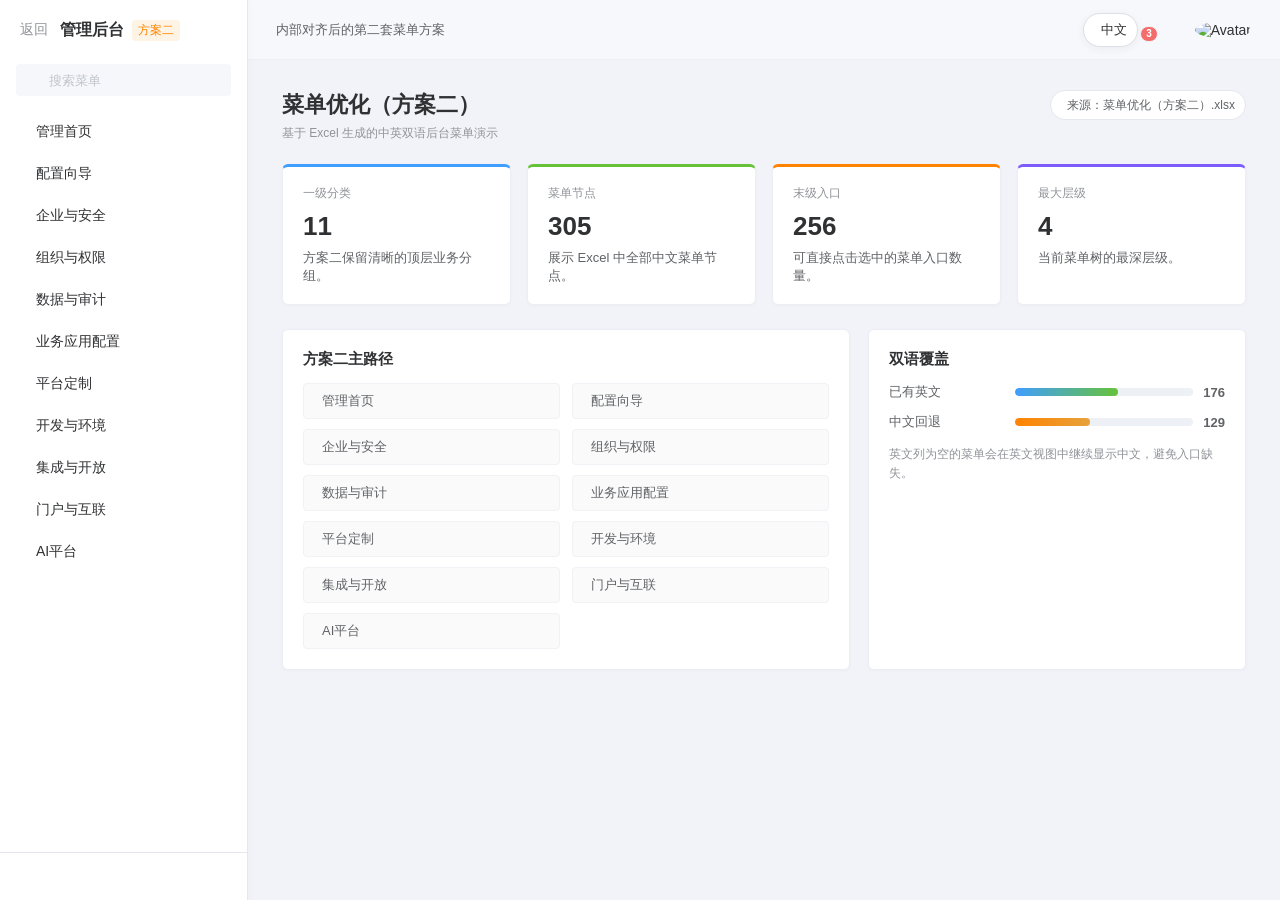
==== index.html @ 398e6396 "Initial commit: menu plan 2" ====
<!DOCTYPE html>
<html lang="zh-CN">
<head>
    <meta charset="UTF-8">
    <meta name="viewport" content="width=device-width, initial-scale=1.0">
    <title>菜单优化（方案二）</title>
    <link rel="stylesheet" href="styles.css">
    <script src="https://unpkg.com/@phosphor-icons/web"></script>
    <style>
        body {
            min-width: 1120px;
        }

        .plan-shell {
            --sidebar-width: 248px;
            height: 100vh;
            background: #f1f3f8;
        }

        .sidebar-header {
            padding-right: 12px;
        }

        .brand {
            min-width: 0;
            display: flex;
            align-items: center;
            gap: 8px;
        }

        .brand-text {
            overflow: hidden;
            text-overflow: ellipsis;
            white-space: nowrap;
        }

        .plan-badge {
            flex: 0 0 auto;
            padding: 2px 6px;
            border-radius: 4px;
            background: #fef4e5;
            color: #ff8300;
            font-size: 12px;
            font-weight: 500;
        }

        .top-header {
            height: 60px;
            padding: 0 28px;
            background: rgba(255, 255, 255, 0.42);
            border-bottom: 1px solid rgba(228, 231, 237, 0.54);
        }

        .header-left {
            margin-right: auto;
            color: #606266;
            font-size: 13px;
        }

        .header-right {
            gap: 14px;
        }

        .language-toggle {
            display: inline-flex;
            align-items: center;
            gap: 7px;
            height: 34px;
            padding: 0 10px;
            border: 1px solid #dcdfe6;
            border-radius: 17px;
            background: #fff;
            color: #303133;
            font: inherit;
            font-size: 13px;
            cursor: pointer;
            box-shadow: 0 2px 8px rgba(48, 49, 51, 0.06);
            transition: border-color 0.18s ease, color 0.18s ease, box-shadow 0.18s ease;
        }

        .language-toggle i {
            color: #ff8300;
            font-size: 18px;
        }

        .language-toggle:hover,
        .language-toggle:focus-visible {
            border-color: rgba(255, 131, 0, 0.55);
            color: #ff8300;
            outline: none;
            box-shadow: 0 0 0 3px rgba(255, 131, 0, 0.1);
        }

        .dashboard {
            padding: 30px 34px 34px;
        }

        .page-title {
            display: flex;
            align-items: flex-start;
            justify-content: space-between;
            gap: 24px;
            margin-bottom: 22px;
        }

        .page-title h2 {
            font-size: 22px;
            font-weight: 600;
        }

        .source-pill {
            flex: 0 0 auto;
            display: inline-flex;
            align-items: center;
            gap: 6px;
            height: 30px;
            padding: 0 10px;
            border: 1px solid #e4e7ed;
            border-radius: 15px;
            background: #fff;
            color: #606266;
            font-size: 12px;
        }

        .source-pill i {
            color: #67c23a;
            font-size: 16px;
        }

        .overview-grid {
            display: grid;
            grid-template-columns: repeat(4, minmax(0, 1fr));
            gap: 16px;
        }

        .overview-card {
            min-height: 116px;
            padding: 18px 20px;
            border: 1px solid #ebeef5;
            border-radius: 6px;
            background: #fff;
            box-shadow: 0 1px 3px rgba(48, 49, 51, 0.03);
        }

        .overview-card:nth-child(1) { border-top: 3px solid #409eff; }
        .overview-card:nth-child(2) { border-top: 3px solid #67c23a; }
        .overview-card:nth-child(3) { border-top: 3px solid #ff8300; }
        .overview-card:nth-child(4) { border-top: 3px solid #7c5cff; }

        .overview-card .eyebrow {
            margin-bottom: 10px;
            color: #909399;
            font-size: 12px;
        }

        .overview-card strong {
            display: block;
            color: #303133;
            font-size: 26px;
            font-weight: 600;
            line-height: 1.1;
        }

        .overview-card span {
            display: block;
            margin-top: 8px;
            color: #606266;
            font-size: 13px;
            line-height: 1.45;
        }

        .content-grid {
            display: grid;
            grid-template-columns: minmax(0, 1.2fr) minmax(320px, 0.8fr);
            gap: 18px;
        }

        .panel {
            background: #fff;
            border: 1px solid #ebeef5;
            border-radius: 6px;
            padding: 20px;
            box-shadow: 0 1px 3px rgba(48, 49, 51, 0.03);
        }

        .panel-title {
            display: flex;
            align-items: center;
            justify-content: space-between;
            gap: 12px;
            margin-bottom: 14px;
        }

        .panel-title h3 {
            color: #303133;
            font-size: 15px;
            font-weight: 600;
        }

        .panel-title i {
            color: #ff8300;
            font-size: 18px;
        }

        .path-list {
            display: grid;
            grid-template-columns: repeat(2, minmax(0, 1fr));
            gap: 10px 12px;
            list-style: none;
        }

        .path-list li {
            display: flex;
            align-items: center;
            gap: 8px;
            min-height: 34px;
            padding: 8px 10px;
            color: #606266;
            background: #fafafa;
            border: 1px solid #f0f2f5;
            border-radius: 4px;
            font-size: 13px;
        }

        .path-list i {
            color: #ff8300;
            font-size: 16px;
        }

        .coverage-list {
            display: grid;
            gap: 12px;
        }

        .coverage-row {
            display: grid;
            grid-template-columns: 116px 1fr auto;
            align-items: center;
            gap: 10px;
            color: #606266;
            font-size: 13px;
        }

        .coverage-track {
            height: 8px;
            overflow: hidden;
            border-radius: 4px;
            background: #edf0f5;
        }

        .coverage-bar {
            height: 100%;
            border-radius: inherit;
            background: linear-gradient(90deg, #409eff 0%, #67c23a 100%);
        }

        .hint-text {
            margin-top: 14px;
            color: #909399;
            font-size: 12px;
            line-height: 1.6;
        }

        .menu-empty {
            padding: 24px 16px;
            color: #909399;
            font-size: 13px;
        }

        .no-results {
            padding: 18px 16px;
            color: #909399;
            font-size: 13px;
        }

        .level-1 > .menu-li > .menu-item {
            height: var(--item-height);
            padding-left: 16px;
            padding-right: 10px;
            color: #303133;
            font-size: 14px;
            font-weight: 400;
        }

        .level-1 > .menu-li > .menu-item i:first-child {
            font-size: 18px;
            margin-right: 12px;
            color: #909399;
        }

        .level-1 > .menu-li > .menu-item .chevron {
            font-size: 12px;
            color: #c0c4cc;
        }

        .level-2 > .menu-li > .menu-item {
            padding-right: 8px;
        }

        .level-1 .level-2 > .menu-li > .menu-item {
            padding-left: 46px;
            font-size: 13px;
        }

        .level-1 .level-3 > .menu-li > .menu-item {
            padding-left: 62px;
        }

        .level-1 .level-4 > .menu-li > .menu-item {
            padding-left: 78px;
        }

        .level-3 > .menu-li > .menu-item,
        .level-4 > .menu-li > .menu-item {
            min-width: 0;
        }

        html[data-lang="en"] body {
            font-family: Inter, "Helvetica Neue", Arial, sans-serif;
        }

        html[data-lang="en"] .menu-item {
            font-size: 13px;
        }

        html[data-lang="en"] .level-3 > .menu-li > .menu-item,
        html[data-lang="en"] .level-4 > .menu-li > .menu-item {
            font-size: 12px;
        }
    </style>
</head>
<body>
    <div class="layout plan-shell">
        <aside class="sidebar" id="sidebar">
            <div class="sidebar-header">
                <button class="back-btn" data-i18n="back"><i class="ph ph-caret-left"></i> 返回</button>
                <div class="brand">
                    <span class="brand-text" data-i18n="brand">管理后台</span>
                    <span class="plan-badge" data-i18n="planBadge">方案二</span>
                </div>
            </div>

            <div class="search-box">
                <i class="ph ph-magnifying-glass"></i>
                <input id="menu-search" type="text" placeholder="搜索菜单" autocomplete="off">
            </div>

            <nav class="menu" id="dynamic-menu"></nav>

            <div class="sidebar-footer">
                <i class="ph ph-arrows-in-simple"></i>
            </div>
        </aside>

        <main class="main-content">
            <header class="top-header">
                <div class="header-left" data-i18n="headerHint">内部对齐后的第二套菜单方案</div>
                <div class="header-right">
                    <button class="language-toggle" id="language-toggle" type="button" aria-label="切换语言">
                        <i class="ph ph-globe-hemisphere-east"></i>
                        <span id="language-label">中文</span>
                    </button>
                    <div class="icon-btn"><i class="ph ph-chat-circle-dots"></i><span class="badge">3</span></div>
                    <div class="icon-btn"><i class="ph ph-bell"></i></div>
                    <div class="icon-btn"><i class="ph ph-question"></i></div>
                    <div class="avatar"><img src="https://ui-avatars.com/api/?name=W&background=e4e7ed&color=606266" alt="Avatar"></div>
                </div>
            </header>

            <div class="dashboard">
                <div class="page-title">
                    <div>
                        <h2 data-i18n="pageTitle">菜单优化（方案二）</h2>
                        <span class="subtitle" data-i18n="pageSubtitle">基于 Excel 生成的中英双语后台菜单演示</span>
                    </div>
                    <div class="source-pill"><i class="ph ph-table"></i><span data-i18n="sourceText">来源：菜单优化（方案二）.xlsx</span></div>
                </div>

                <section class="dashboard-section overview-grid">
                    <div class="overview-card">
                        <div class="eyebrow" data-i18n="groupLabel">一级分类</div>
                        <strong id="group-count">--</strong>
                        <span data-i18n="groupDesc">方案二保留清晰的顶层业务分组。</span>
                    </div>
                    <div class="overview-card">
                        <div class="eyebrow" data-i18n="nodeLabel">菜单节点</div>
                        <strong id="node-count">--</strong>
                        <span data-i18n="nodeDesc">展示 Excel 中全部中文菜单节点。</span>
                    </div>
                    <div class="overview-card">
                        <div class="eyebrow" data-i18n="leafLabel">末级入口</div>
                        <strong id="leaf-count">--</strong>
                        <span data-i18n="leafDesc">可直接点击选中的菜单入口数量。</span>
                    </div>
                    <div class="overview-card">
                        <div class="eyebrow" data-i18n="depthLabel">最大层级</div>
                        <strong id="depth-count">--</strong>
                        <span data-i18n="depthDesc">当前菜单树的最深层级。</span>
                    </div>
                </section>

                <section class="dashboard-section content-grid">
                    <div class="panel">
                        <div class="panel-title">
                            <h3 data-i18n="topPathTitle">方案二主路径</h3>
                            <i class="ph ph-tree-structure"></i>
                        </div>
                        <ul class="path-list" id="top-path-list"></ul>
                    </div>

                    <div class="panel">
                        <div class="panel-title">
                            <h3 data-i18n="coverageTitle">双语覆盖</h3>
                            <i class="ph ph-translate"></i>
                        </div>
                        <div class="coverage-list">
                            <div class="coverage-row">
                                <span data-i18n="translatedLabel">已有英文</span>
                                <div class="coverage-track"><div class="coverage-bar" id="translated-bar"></div></div>
                                <strong id="translated-count">--</strong>
                            </div>
                            <div class="coverage-row">
                                <span data-i18n="fallbackLabel">中文回退</span>
                                <div class="coverage-track"><div class="coverage-bar" id="fallback-bar"></div></div>
                                <strong id="fallback-count">--</strong>
                            </div>
                        </div>
                        <p class="hint-text" data-i18n="coverageHint">英文列为空的菜单会在英文视图中继续显示中文，避免入口缺失。</p>
                    </div>
                </section>
            </div>
        </main>
    </div>

    <script>
        const plan2MenuData = [
  {
    "zh": "管理首页",
    "en": "Setup Home",
    "translated": true
  },
  {
    "zh": "配置向导",
    "en": "Setup Assistant",
    "translated": true
  },
  {
    "zh": "企业与安全",
    "en": "Company & Security",
    "translated": true,
    "children": [
      {
        "zh": "企业基础设置",
        "en": "Basic Settings",
        "translated": true,
        "children": [
          {
            "zh": "企业信息",
            "en": "Company Information",
            "translated": true
          },
          {
            "zh": "域名",
            "en": "My Domain",
            "translated": true
          },
          {
            "zh": "语言设置",
            "en": "Language Settings",
            "translated": true
          },
          {
            "zh": "区域设置",
            "en": "Regions",
            "translated": true
          },
          {
            "zh": "财年设置",
            "en": "Fiscal Year",
            "translated": true
          },
          {
            "zh": "货币设置",
            "en": "Currencies",
            "translated": true
          },
          {
            "zh": "工作时间",
            "en": "Business Hours",
            "translated": true
          },
          {
            "zh": "假期",
            "en": "Holidays",
            "translated": true
          },
          {
            "zh": "系统偏好",
            "en": "System Preferences",
            "translated": true
          },
          {
            "zh": "个性化推荐",
            "en": "Recommendation Settings",
            "translated": true
          },
          {
            "zh": "员工使用分析",
            "en": "Usage Analytics",
            "translated": true
          },
          {
            "zh": "强制通知设置",
            "en": "Notification Settings",
            "translated": true
          },
          {
            "zh": "邮箱管理",
            "en": "Email Settings",
            "translated": true
          },
          {
            "zh": "短信服务",
            "en": "SMS Gateway",
            "translated": true
          },
          {
            "zh": "许可信息",
            "en": "License Information",
            "translated": true
          },
          {
            "zh": "订阅提醒",
            "en": "Expiration Alerts",
            "translated": true
          }
        ]
      },
      {
        "zh": "安全设置",
        "en": "Security",
        "translated": true,
        "children": [
          {
            "zh": "账号安全设置",
            "en": "Account Security",
            "translated": true
          },
          {
            "zh": "通讯录隐私",
            "en": "Directory Privacy",
            "translated": true
          },
          {
            "zh": "单点登录",
            "en": "Single Sign-On",
            "translated": true
          },
          {
            "zh": "身份提供商",
            "en": "Identity Provider",
            "translated": true
          },
          {
            "zh": "受信任设备",
            "en": "Trusted Devices",
            "translated": true
          },
          {
            "zh": "水印设置",
            "en": "Watermark Settings",
            "translated": true
          },
          {
            "zh": "合规性设置",
            "en": "Compliance Settings",
            "translated": true
          },
          {
            "zh": "网络访问限制",
            "en": "Network Access",
            "translated": true
          },
          {
            "zh": "代码安全设置",
            "en": "Code Security",
            "translated": true
          },
          {
            "zh": "手机号隐私设置",
            "en": "Mobile Number Privacy Settings",
            "translated": true
          }
        ]
      }
    ]
  },
  {
    "zh": "组织与权限",
    "en": "Organization & Permissions",
    "translated": true,
    "children": [
      {
        "zh": "组织架构",
        "en": "Organization",
        "translated": true,
        "children": [
          {
            "zh": "用户",
            "en": "Users",
            "translated": true
          },
          {
            "zh": "部门",
            "en": "Departments",
            "translated": true
          },
          {
            "zh": "通讯录设置",
            "en": "Directory Settings",
            "translated": true
          },
          {
            "zh": "通讯录隔离",
            "en": "Directory Isolation",
            "translated": true
          },
          {
            "zh": "邀请审核",
            "en": "Invitation Approval",
            "translated": true
          },
          {
            "zh": "多维度",
            "en": "Multi-dimensional Permissions",
            "translated": true
          },
          {
            "zh": "多组织",
            "en": "Multi-Organization",
            "translated": true
          },
          {
            "zh": "用户功能设置",
            "en": "User Feature Settings",
            "translated": true
          },
          {
            "zh": "员工设备",
            "en": "User Device",
            "translated": true
          },
          {
            "zh": "用户组",
            "en": "User Group",
            "translated": true
          }
        ]
      },
      {
        "zh": "角色权限",
        "en": "Role Permissions",
        "translated": true,
        "children": [
          {
            "zh": "管理功能权限",
            "en": "Management Function Permissions",
            "translated": true
          },
          {
            "zh": "业务功能权限",
            "en": "Business Function Permissions",
            "translated": true
          },
          {
            "zh": "分管小组",
            "en": "Delegated Administration Groups",
            "translated": true
          }
        ]
      },
      {
        "zh": "数据权限",
        "en": "Data Permissions",
        "translated": true,
        "children": [
          {
            "zh": "数据权限管理",
            "en": "Data Permissions",
            "translated": true
          },
          {
            "zh": "数据权限查询",
            "en": "Data Permission Query Tool",
            "translated": true
          }
        ]
      }
    ]
  },
  {
    "zh": "数据与审计",
    "en": "Data & Audit",
    "translated": true,
    "children": [
      {
        "zh": "数据",
        "en": "Data",
        "translated": true,
        "children": [
          {
            "zh": "数据迁移",
            "en": "Data Migration",
            "translated": true
          },
          {
            "zh": "全部客户",
            "en": "All Accounts",
            "translated": true
          },
          {
            "zh": "迁移工具",
            "en": "Mass Transfer Records",
            "translated": true
          },
          {
            "zh": "回收站",
            "en": "Recycle Bin",
            "translated": true
          },
          {
            "zh": "数据清洗",
            "en": "Data Cleansing",
            "translated": true
          },
          {
            "zh": "数据初始化",
            "en": "Data Reset",
            "translated": true
          },
          {
            "zh": "数据批量处理",
            "en": "Data Loader",
            "translated": true
          },
          {
            "zh": "数据稽核",
            "en": "Data Audit",
            "translated": true
          },
          {
            "zh": "数据归档",
            "en": "Data Archiving",
            "translated": true
          }
        ]
      },
      {
        "zh": "企业日志",
        "en": "Logs",
        "translated": true,
        "children": [
          {
            "zh": "审计日志",
            "en": "Audit Logs",
            "translated": true
          },
          {
            "zh": "登录日志",
            "en": "Login History",
            "translated": true
          },
          {
            "zh": "异步任务监控",
            "en": "Async Jobs",
            "translated": true
          },
          {
            "zh": "业务日志",
            "en": "Business Logs",
            "translated": true
          },
          {
            "zh": "函数日志",
            "en": "APL Logs",
            "translated": true
          },
          {
            "zh": "导入导出记录",
            "en": "Import & Export Logs",
            "translated": true
          },
          {
            "zh": "流程日志",
            "en": "Process Logs",
            "translated": true
          }
        ]
      }
    ]
  },
  {
    "zh": "业务应用配置",
    "en": "业务应用配置",
    "translated": false,
    "children": [
      {
        "zh": "营销设置",
        "en": "营销设置",
        "translated": false,
        "children": [
          {
            "zh": "营销费用管理",
            "en": "营销费用管理",
            "translated": false
          },
          {
            "zh": "企业预算管理",
            "en": "企业预算管理",
            "translated": false
          },
          {
            "zh": "忠诚度计划管理",
            "en": "忠诚度计划管理",
            "translated": false
          },
          {
            "zh": "渠道准入管理",
            "en": "渠道准入管理",
            "translated": false,
            "children": [
              {
                "zh": "首页",
                "en": "首页",
                "translated": false
              },
              {
                "zh": "营销招募",
                "en": "营销招募",
                "translated": false
              },
              {
                "zh": "注册审核",
                "en": "注册审核",
                "translated": false
              },
              {
                "zh": "浏览规定",
                "en": "浏览规定",
                "translated": false
              },
              {
                "zh": "资质完善",
                "en": "资质完善",
                "translated": false
              },
              {
                "zh": "协议签约",
                "en": "协议签约",
                "translated": false
              }
            ]
          },
          {
            "zh": "营销方案",
            "en": "营销方案",
            "translated": false
          },
          {
            "zh": "会员管理",
            "en": "会员管理",
            "translated": false
          },
          {
            "zh": "企微SCRM",
            "en": "企微SCRM",
            "translated": false,
            "children": [
              {
                "zh": "SCRM配置向导",
                "en": "SCRM配置向导",
                "translated": false
              },
              {
                "zh": "营销设置",
                "en": "营销设置",
                "translated": false
              },
              {
                "zh": "企业微信设置",
                "en": "企业微信设置",
                "translated": false
              },
              {
                "zh": "质检设置",
                "en": "质检设置",
                "translated": false
              }
            ]
          }
        ]
      },
      {
        "zh": "目标规则",
        "en": "目标规则",
        "translated": false
      },
      {
        "zh": "销售设置",
        "en": "销售设置",
        "translated": false,
        "children": [
          {
            "zh": "销售 Agent 管理",
            "en": "销售 Agent 管理",
            "translated": false,
            "children": [
              {
                "zh": "客户互动Agent",
                "en": "客户互动Agent",
                "translated": false
              },
              {
                "zh": "业务洞察Agent",
                "en": "业务洞察Agent",
                "translated": false
              },
              {
                "zh": "内部会议Agent",
                "en": "内部会议Agent",
                "translated": false
              },
              {
                "zh": "方案生成器",
                "en": "方案生成器",
                "translated": false
              }
            ]
          },
          {
            "zh": "术语库",
            "en": "术语库",
            "translated": false
          },
          {
            "zh": "市场活动管理",
            "en": "市场活动管理",
            "translated": false
          },
          {
            "zh": "工商企业搜索管理",
            "en": "工商企业搜索管理",
            "translated": false
          },
          {
            "zh": "招投标管理",
            "en": "招投标管理",
            "translated": false
          },
          {
            "zh": "线索和线索池管理",
            "en": "线索和线索池管理",
            "translated": false
          },
          {
            "zh": "客户和公海管理",
            "en": "客户和公海管理",
            "translated": false
          },
          {
            "zh": "主数据管理",
            "en": "主数据管理",
            "translated": false
          },
          {
            "zh": "工商信息设置",
            "en": "工商信息设置",
            "translated": false
          },
          {
            "zh": "智能评分评级管理",
            "en": "智能评分评级管理",
            "translated": false,
            "children": [
              {
                "zh": "RFM规则",
                "en": "RFM规则",
                "translated": false
              },
              {
                "zh": "行为积分",
                "en": "行为积分",
                "translated": false
              },
              {
                "zh": "线索智能打分管理",
                "en": "线索智能打分管理",
                "translated": false
              }
            ]
          },
          {
            "zh": "企业风险管理",
            "en": "企业风险管理",
            "translated": false,
            "children": [
              {
                "zh": "评分规则",
                "en": "评分规则",
                "translated": false
              },
              {
                "zh": "预警通知",
                "en": "预警通知",
                "translated": false
              }
            ]
          },
          {
            "zh": "企业风险策略管理",
            "en": "企业风险策略管理",
            "translated": false,
            "children": [
              {
                "zh": "评级配置",
                "en": "评级配置",
                "translated": false
              },
              {
                "zh": "自助评分",
                "en": "自助评分",
                "translated": false
              },
              {
                "zh": "授信策略",
                "en": "授信策略",
                "translated": false
              },
              {
                "zh": "监控规则配置",
                "en": "监控规则配置",
                "translated": false
              }
            ]
          },
          {
            "zh": "商机管理",
            "en": "商机管理",
            "translated": false
          },
          {
            "zh": "预测规则设置",
            "en": "预测规则设置",
            "translated": false
          },
          {
            "zh": "销售记录管理",
            "en": "销售记录管理",
            "translated": false
          },
          {
            "zh": "合同管理",
            "en": "合同管理",
            "translated": false
          },
          {
            "zh": "收入管理",
            "en": "收入管理",
            "translated": false,
            "children": [
              {
                "zh": "应收配置",
                "en": "应收配置",
                "translated": false
              },
              {
                "zh": "回款配置",
                "en": "回款配置",
                "translated": false
              },
              {
                "zh": "账单配置",
                "en": "账单配置",
                "translated": false
              }
            ]
          },
          {
            "zh": "项目管理",
            "en": "项目管理",
            "translated": false
          },
          {
            "zh": "客户账户管理",
            "en": "客户账户管理",
            "translated": false
          },
          {
            "zh": "信用管理",
            "en": "信用管理",
            "translated": false
          },
          {
            "zh": "定价和交易管理",
            "en": "定价和交易管理",
            "translated": false,
            "children": [
              {
                "zh": "首页",
                "en": "首页",
                "translated": false
              },
              {
                "zh": "商品/产品管理",
                "en": "商品/产品管理",
                "translated": false
              },
              {
                "zh": "CPQ配置",
                "en": "CPQ配置",
                "translated": false
              },
              {
                "zh": "价格管理配置",
                "en": "价格管理配置",
                "translated": false
              },
              {
                "zh": "促销与返利配置",
                "en": "促销与返利配置",
                "translated": false
              },
              {
                "zh": "交易相关的单据配置",
                "en": "交易相关的单据配置",
                "translated": false
              }
            ]
          },
          {
            "zh": "应付管理",
            "en": "应付管理",
            "translated": false
          }
        ]
      },
      {
        "zh": "物流与库存",
        "en": "物流与库存",
        "translated": false,
        "children": [
          {
            "zh": "发货",
            "en": "发货",
            "translated": false
          },
          {
            "zh": "库存",
            "en": "库存",
            "translated": false
          },
          {
            "zh": "物流服务",
            "en": "物流服务",
            "translated": false
          }
        ]
      },
      {
        "zh": "服务设置",
        "en": "服务设置",
        "translated": false,
        "children": [
          {
            "zh": "服务记录类型",
            "en": "服务记录类型",
            "translated": false
          },
          {
            "zh": "服务人员查询类型",
            "en": "服务人员查询类型",
            "translated": false
          },
          {
            "zh": "资产管理",
            "en": "资产管理",
            "translated": false
          },
          {
            "zh": "工单管理",
            "en": "工单管理",
            "translated": false
          },
          {
            "zh": "服务通设置",
            "en": "服务通设置",
            "translated": false
          },
          {
            "zh": "发送记录",
            "en": "发送记录",
            "translated": false
          },
          {
            "zh": "会话分析",
            "en": "会话分析",
            "translated": false
          },
          {
            "zh": "智能机器人",
            "en": "智能机器人",
            "translated": false
          },
          {
            "zh": "呼叫中心",
            "en": "呼叫中心",
            "translated": false
          }
        ]
      },
      {
        "zh": "行业插件设置",
        "en": "行业插件设置",
        "translated": false,
        "children": [
          {
            "zh": "医疗信息设置",
            "en": "医疗信息设置",
            "translated": false
          },
          {
            "zh": "外销管理",
            "en": "外销管理",
            "translated": false
          },
          {
            "zh": "快消业务插件",
            "en": "快消业务插件",
            "translated": false
          }
        ]
      },
      {
        "zh": "渠道设置",
        "en": "渠道设置",
        "translated": false,
        "children": [
          {
            "zh": "经销商管理",
            "en": "经销商管理",
            "translated": false
          },
          {
            "zh": "合作伙伴管理",
            "en": "合作伙伴管理",
            "translated": false,
            "children": [
              {
                "zh": "合作伙伴设置",
                "en": "合作伙伴设置",
                "translated": false
              }
            ]
          },
          {
            "zh": "渠道对账单",
            "en": "渠道对账单",
            "translated": false
          },
          {
            "zh": "订货通管理",
            "en": "订货通管理",
            "translated": false
          },
          {
            "zh": "渠道通路管理",
            "en": "渠道通路管理",
            "translated": false
          },
          {
            "zh": "渠道数据上报",
            "en": "渠道数据上报",
            "translated": false
          }
        ]
      },
      {
        "zh": "协同办公设置",
        "en": "协同办公设置",
        "translated": false,
        "children": [
          {
            "zh": "待办栏目配置",
            "en": "待办栏目配置",
            "translated": false
          },
          {
            "zh": "日志模板管理",
            "en": "日志模板管理",
            "translated": false
          },
          {
            "zh": "日志查询统计",
            "en": "日志查询统计",
            "translated": false
          },
          {
            "zh": "日程管理",
            "en": "日程管理",
            "translated": false
          },
          {
            "zh": "日程同步",
            "en": "日程同步",
            "translated": false
          },
          {
            "zh": "分享管理",
            "en": "分享管理",
            "translated": false
          },
          {
            "zh": "任务与指令",
            "en": "任务与指令",
            "translated": false
          },
          {
            "zh": "公告管理",
            "en": "公告管理",
            "translated": false
          },
          {
            "zh": "话题管理",
            "en": "话题管理",
            "translated": false
          },
          {
            "zh": "在线文档",
            "en": "在线文档",
            "translated": false
          },
          {
            "zh": "电子签章",
            "en": "电子签章",
            "translated": false
          },
          {
            "zh": "信息删除工具",
            "en": "信息删除工具",
            "translated": false
          },
          {
            "zh": "基本设置",
            "en": "基本设置",
            "translated": false
          },
          {
            "zh": "业务群设置",
            "en": "业务群设置",
            "translated": false
          },
          {
            "zh": "服务号首页",
            "en": "服务号首页",
            "translated": false
          },
          {
            "zh": "服务号管理",
            "en": "服务号管理",
            "translated": false
          },
          {
            "zh": "审批模板管理",
            "en": "审批模板管理",
            "translated": false
          },
          {
            "zh": "审批角色管理",
            "en": "审批角色管理",
            "translated": false
          },
          {
            "zh": "审批查询统计",
            "en": "审批查询统计",
            "translated": false
          },
          {
            "zh": "表格管理",
            "en": "表格管理",
            "translated": false
          }
        ]
      }
    ]
  },
  {
    "zh": "平台定制",
    "en": "平台定制",
    "translated": false,
    "children": [
      {
        "zh": "应用管理",
        "en": "App Manager",
        "translated": true
      },
      {
        "zh": "对象与规则",
        "en": "Objects & Rules",
        "translated": true,
        "children": [
          {
            "zh": "标准对象",
            "en": "Standard Objects",
            "translated": true
          },
          {
            "zh": "自定义对象",
            "en": "Custom Objects",
            "translated": true
          },
          {
            "zh": "大对象",
            "en": "Big Objects",
            "translated": true
          },
          {
            "zh": "对象名称设置",
            "en": "Object Name Settings",
            "translated": true
          },
          {
            "zh": "模板管理",
            "en": "Templates",
            "translated": true
          },
          {
            "zh": "对象列表页自定义",
            "en": "List View Layouts",
            "translated": true
          },
          {
            "zh": "全局对象布局",
            "en": "Object Layout",
            "translated": true
          },
          {
            "zh": "智能表单",
            "en": "Smart Forms",
            "translated": true
          },
          {
            "zh": "对象关系图",
            "en": "Schema Viewer",
            "translated": true
          },
          {
            "zh": "标签",
            "en": "Tags",
            "translated": true
          },
          {
            "zh": "通用选项集",
            "en": "Global Option Sets",
            "translated": true
          },
          {
            "zh": "对象规则",
            "en": "Object Rules",
            "translated": true,
            "children": [
              {
                "zh": "对象变更",
                "en": "Object Change",
                "translated": true
              },
              {
                "zh": "转换规则",
                "en": "Conversion Rules",
                "translated": true
              },
              {
                "zh": "映射规则",
                "en": "Mapping Rules",
                "translated": true
              },
              {
                "zh": "评分规则",
                "en": "Scoring Rules",
                "translated": true
              },
              {
                "zh": "业务规则",
                "en": "Business Rules",
                "translated": true
              }
            ]
          },
          {
            "zh": "对象插件",
            "en": "Object Plugins",
            "translated": true
          },
          {
            "zh": "离线规则",
            "en": "Offline Rules",
            "translated": true
          }
        ]
      },
      {
        "zh": "页面与体验",
        "en": "User Interface",
        "translated": true,
        "children": [
          {
            "zh": "CRM视图迁移",
            "en": "View Migration",
            "translated": true
          },
          {
            "zh": "主导航",
            "en": "Navigation",
            "translated": true
          },
          {
            "zh": "自定义页面",
            "en": "Custom Pages",
            "translated": true
          },
          {
            "zh": "CRM菜单",
            "en": "CRM Menu",
            "translated": true
          },
          {
            "zh": "CRM首页",
            "en": "CRM Home Pages",
            "translated": true
          },
          {
            "zh": "自定义菜单",
            "en": "Custom Menu",
            "translated": true
          },
          {
            "zh": "APP启动图",
            "en": "Splash Screen",
            "translated": true
          },
          {
            "zh": "侧边栏布局",
            "en": "Sidebar Layout",
            "translated": true
          },
          {
            "zh": "自定义登录页",
            "en": "Custom Login Pages",
            "translated": true
          },
          {
            "zh": "主题色",
            "en": "Themes",
            "translated": true
          }
        ]
      },
      {
        "zh": "流程与自动化",
        "en": "Process & Automation",
        "translated": true,
        "children": [
          {
            "zh": "审批流",
            "en": "Approval Processes",
            "translated": true
          },
          {
            "zh": "业务流",
            "en": "Business Processes",
            "translated": true
          },
          {
            "zh": "工作流",
            "en": "Workflows",
            "translated": true
          },
          {
            "zh": "流",
            "en": "Flows",
            "translated": true
          },
          {
            "zh": "阶段推进器",
            "en": "Pipeline",
            "translated": true
          },
          {
            "zh": "商机销售流程",
            "en": "Opportunity Sales Processes",
            "translated": true
          },
          {
            "zh": "流程交接",
            "en": "Handover",
            "translated": true
          },
          {
            "zh": "委托设置",
            "en": "Delegation",
            "translated": true
          },
          {
            "zh": "常用意见",
            "en": "Common Comments",
            "translated": true
          },
          {
            "zh": "全局配置",
            "en": "Global Configuration",
            "translated": true
          }
        ]
      },
      {
        "zh": "翻译与本地化",
        "en": "Translation",
        "translated": true,
        "children": [
          {
            "zh": "翻译工作台",
            "en": "Translation Workbench",
            "translated": true
          },
          {
            "zh": "数据翻译设置",
            "en": "Data Translation",
            "translated": true
          }
        ]
      }
    ]
  },
  {
    "zh": "开发与环境",
    "en": "开发与环境",
    "translated": false,
    "children": [
      {
        "zh": "低代码开发",
        "en": "Custom Code",
        "translated": true,
        "children": [
          {
            "zh": "ModelJar管理",
            "en": "ModelJar管理",
            "translated": false
          },
          {
            "zh": "自定义函数",
            "en": "Custom APL",
            "translated": true
          },
          {
            "zh": "自定义组件",
            "en": "Custom Components",
            "translated": true
          },
          {
            "zh": "自定义插件",
            "en": "Custom Plugins",
            "translated": true
          },
          {
            "zh": "对象及字段API",
            "en": "API Names/Schema API",
            "translated": true
          },
          {
            "zh": "开发者证书",
            "en": "Certificates & Keys",
            "translated": true
          },
          {
            "zh": "开发Jar包管理",
            "en": "Libraries",
            "translated": true
          },
          {
            "zh": "事件监听管理",
            "en": "Event Triggers",
            "translated": true
          },
          {
            "zh": "开放接口",
            "en": "OpenAPI",
            "translated": true
          },
          {
            "zh": "事件回调设置",
            "en": "Webhooks",
            "translated": true
          },
          {
            "zh": "计划任务",
            "en": "Scheduled Jobs",
            "translated": true
          },
          {
            "zh": "H5集成插件",
            "en": "H5集成插件",
            "translated": false
          },
          {
            "zh": "函数监控",
            "en": "APL Dashboard",
            "translated": true
          }
        ]
      },
      {
        "zh": "环境",
        "en": "Environments",
        "translated": true,
        "children": [
          {
            "zh": "沙盒",
            "en": "Sandboxes",
            "translated": true
          },
          {
            "zh": "更改集",
            "en": "Change Sets",
            "translated": true,
            "children": [
              {
                "zh": "入站更改集",
                "en": "Inbound Change Sets",
                "translated": true
              },
              {
                "zh": "出站更改集",
                "en": "Outbound Change Sets",
                "translated": true
              }
            ]
          },
          {
            "zh": "部署",
            "en": "Deploy",
            "translated": true,
            "children": [
              {
                "zh": "部署设置",
                "en": "Deployment Settings",
                "translated": true
              },
              {
                "zh": "部署状态",
                "en": "Deployment Status",
                "translated": true
              }
            ]
          },
          {
            "zh": "配置包",
            "en": "Packages",
            "translated": true,
            "children": [
              {
                "zh": "配置包管理",
                "en": "Package Manager",
                "translated": true
              },
              {
                "zh": "配置包安装",
                "en": "Installed Packages",
                "translated": true
              }
            ]
          },
          {
            "zh": "系统资源概览",
            "en": "System Overview",
            "translated": true
          },
          {
            "zh": "全局变量",
            "en": "Global Variables",
            "translated": true
          }
        ]
      }
    ]
  },
  {
    "zh": "集成与开放",
    "en": "集成与开放",
    "translated": false,
    "children": [
      {
        "zh": "集成流编排",
        "en": "Integration Flow Orchestration",
        "translated": true
      },
      {
        "zh": "授权配置",
        "en": "Authorization Configuration",
        "translated": true
      },
      {
        "zh": "运行监控",
        "en": "Operation Monitoring",
        "translated": true
      },
      {
        "zh": "连接器市场",
        "en": "Connector Marketplace",
        "translated": true
      }
    ]
  },
  {
    "zh": "门户与互联",
    "en": "门户与互联",
    "translated": false,
    "children": [
      {
        "zh": "站点管理",
        "en": "Site Management",
        "translated": true,
        "children": [
          {
            "zh": "域名管理",
            "en": "域名管理",
            "translated": false
          },
          {
            "zh": "素材管理",
            "en": "Domains",
            "translated": true
          },
          {
            "zh": "站点门户",
            "en": "CMS",
            "translated": true
          }
        ]
      },
      {
        "zh": "渠道门户",
        "en": "Channel Portals",
        "translated": true,
        "children": [
          {
            "zh": "自定义首页",
            "en": "自定义首页",
            "translated": false
          },
          {
            "zh": "自定义登录页",
            "en": "Custom Homepages",
            "translated": true
          },
          {
            "zh": "自定义菜单页",
            "en": "Custom Login Pages",
            "translated": true
          },
          {
            "zh": "Web端自定义页面",
            "en": "Custom Menu Items",
            "translated": true
          },
          {
            "zh": "移动端自定义页面",
            "en": "Web Custom Pages",
            "translated": true
          },
          {
            "zh": "导航设置",
            "en": "App Custom Pages",
            "translated": true
          }
        ]
      },
      {
        "zh": "互联管理",
        "en": "External Management",
        "translated": true,
        "children": [
          {
            "zh": "互联用户",
            "en": "互联用户",
            "translated": false
          },
          {
            "zh": "互联角色",
            "en": "External Users",
            "translated": true
          },
          {
            "zh": "互联应用",
            "en": "External Roles",
            "translated": true
          },
          {
            "zh": "互联设置",
            "en": "External Apps",
            "translated": true
          },
          {
            "zh": "上游信息",
            "en": "External Settings",
            "translated": true
          }
        ]
      },
      {
        "zh": "微信服务号",
        "en": "WeChat Service Accounts",
        "translated": true
      },
      {
        "zh": "微信小程序",
        "en": "WeChat Mini Programs",
        "translated": true
      },
      {
        "zh": "互联组织管理",
        "en": "互联组织管理",
        "translated": false,
        "children": [
          {
            "zh": "互联组织",
            "en": "互联组织",
            "translated": false
          },
          {
            "zh": "通用设置",
            "en": "通用设置",
            "translated": false
          }
        ]
      },
      {
        "zh": "互联更改集",
        "en": "互联更改集",
        "translated": false,
        "children": [
          {
            "zh": "部署管理",
            "en": "部署管理",
            "translated": false
          },
          {
            "zh": "部署记录",
            "en": "部署记录",
            "translated": false
          }
        ]
      }
    ]
  },
  {
    "zh": "AI平台",
    "en": "AI平台",
    "translated": false,
    "children": [
      {
        "zh": "Agent Studio",
        "en": "Agent Studio",
        "translated": true,
        "children": [
          {
            "zh": "Agents",
            "en": "Agents",
            "translated": false
          },
          {
            "zh": "Agent 技能库",
            "en": "Agents",
            "translated": true
          },
          {
            "zh": "Agent 操作库",
            "en": "Agent Skills",
            "translated": true
          },
          {
            "zh": "Agent 评测",
            "en": "Agent Actions",
            "translated": true
          }
        ]
      },
      {
        "zh": "AI流管理",
        "en": "AI Flow Management",
        "translated": true
      },
      {
        "zh": "操作中心",
        "en": "Action Center",
        "translated": true
      },
      {
        "zh": "提示词模板",
        "en": "Prompt Template",
        "translated": true
      },
      {
        "zh": "语义检索索引",
        "en": "Semantic Search Index",
        "translated": true
      },
      {
        "zh": "调用统计",
        "en": "Usage",
        "translated": true
      },
      {
        "zh": "模型",
        "en": "Model",
        "translated": true
      },
      {
        "zh": "信任层",
        "en": "Trust Layer",
        "translated": true
      },
      {
        "zh": "审计和数据分析",
        "en": "Audit and Analysis",
        "translated": true
      },
      {
        "zh": "AI助理",
        "en": "AI Assistant",
        "translated": true
      },
      {
        "zh": "预测生成器",
        "en": "Prediction Generator",
        "translated": true,
        "children": [
          {
            "zh": "数据集管理",
            "en": "Data Set Management",
            "translated": true
          },
          {
            "zh": "模型管理",
            "en": "Model",
            "translated": true
          }
        ]
      }
    ]
  }
];
        const plan2Meta = {
  "source": "菜单优化（方案二）.xlsx",
  "groupCount": 11,
  "translatedCount": 176,
  "fallbackCount": 129,
  "nodeCount": 305,
  "leafCount": 256,
  "maxDepth": 4
};

        const i18n = {
            zh: {
                htmlLang: 'zh-CN',
                back: '<i class="ph ph-caret-left"></i> 返回',
                brand: '管理后台',
                planBadge: '方案二',
                headerHint: '内部对齐后的第二套菜单方案',
                languageLabel: '中文',
                languageAria: '切换语言',
                searchPlaceholder: '搜索菜单',
                empty: '暂无菜单数据',
                noResults: '没有匹配的菜单',
                pageTitle: '菜单优化（方案二）',
                pageSubtitle: '基于 Excel 生成的中英双语后台菜单演示',
                sourceText: '来源：菜单优化（方案二）.xlsx',
                groupLabel: '一级分类',
                groupDesc: '方案二保留清晰的顶层业务分组。',
                nodeLabel: '菜单节点',
                nodeDesc: '展示 Excel 中全部中文菜单节点。',
                leafLabel: '末级入口',
                leafDesc: '可直接点击选中的菜单入口数量。',
                depthLabel: '最大层级',
                depthDesc: '当前菜单树的最深层级。',
                topPathTitle: '方案二主路径',
                coverageTitle: '双语覆盖',
                translatedLabel: '已有英文',
                fallbackLabel: '中文回退',
                coverageHint: '英文列为空的菜单会在英文视图中继续显示中文，避免入口缺失。'
            },
            en: {
                htmlLang: 'en',
                back: '<i class="ph ph-caret-left"></i> Back',
                brand: 'Admin Console',
                planBadge: 'Plan 2',
                headerHint: 'Second menu proposal aligned internally',
                languageLabel: 'EN',
                languageAria: 'Switch language',
                searchPlaceholder: 'Search menu',
                empty: 'No menu data',
                noResults: 'No matching menu items',
                pageTitle: 'Menu Optimization (Plan 2)',
                pageSubtitle: 'Bilingual admin menu demo generated from Excel',
                sourceText: 'Source: 菜单优化（方案二）.xlsx',
                groupLabel: 'Top Groups',
                groupDesc: 'Plan 2 keeps the top-level business groups easy to scan.',
                nodeLabel: 'Menu Nodes',
                nodeDesc: 'All menu nodes parsed from the Excel source.',
                leafLabel: 'Leaf Entries',
                leafDesc: 'Selectable final-level menu entries.',
                depthLabel: 'Max Depth',
                depthDesc: 'Deepest level in the current menu tree.',
                topPathTitle: 'Primary Paths',
                coverageTitle: 'Bilingual Coverage',
                translatedLabel: 'English available',
                fallbackLabel: 'Chinese fallback',
                coverageHint: 'Items without English text stay visible with their Chinese names in English mode.'
            }
        };

        let currentLang = localStorage.getItem('plan2-menu-language') || 'zh';
        let searchTerm = '';

        function escapeAttr(value) {
            return String(value).replace(/[&<>"']/g, (char) => ({
                '&': '&amp;',
                '<': '&lt;',
                '>': '&gt;',
                '"': '&quot;',
                "'": '&#39;'
            }[char]));
        }

        function getTitle(item, lang = currentLang) {
            return item[lang] || item.zh || item.en || '';
        }

        function getIconClass(item, level) {
            const title = `${item.zh || ''} ${item.en || ''}`.toLowerCase();
            if (level === 1) return 'ph-squares-four';
            if (title.includes('首页') || title.includes('home')) return 'ph-house';
            if (title.includes('安全') || title.includes('security')) return 'ph-shield-check';
            if (title.includes('企业') || title.includes('company') || title.includes('基础') || title.includes('basic')) return 'ph-buildings';
            if (title.includes('组织') || title.includes('员工') || title.includes('user') || title.includes('employee')) return 'ph-users';
            if (title.includes('权限') || title.includes('角色') || title.includes('role') || title.includes('permission')) return 'ph-user-circle-gear';
            if (title.includes('语言') || title.includes('翻译') || title.includes('language') || title.includes('translation')) return 'ph-globe';
            if (title.includes('互联') || title.includes('external') || title.includes('portal')) return 'ph-plugs-connected';
            if (title.includes('应用') || title.includes('app')) return 'ph-app-window';
            if (title.includes('agent') || title.includes('ai') || title.includes('模型') || title.includes('助理')) return 'ph-robot';
            if (title.includes('日志') || title.includes('log') || title.includes('公告')) return 'ph-file-text';
            if (title.includes('审批') || title.includes('流程') || title.includes('flow') || title.includes('process')) return 'ph-git-branch';
            if (title.includes('数据') || title.includes('对象') || title.includes('data') || title.includes('object')) return 'ph-cube';
            if (title.includes('平台') || title.includes('服务号') || title.includes('wechat')) return 'ph-chat-circle';
            if (title.includes('设置') || title.includes('配置') || title.includes('管理') || title.includes('setting') || title.includes('manage')) return 'ph-wrench';
            return 'ph-folder';
        }

        function nodeMatches(item, term) {
            if (!term) return true;
            const haystack = `${item.zh || ''} ${item.en || ''}`.toLowerCase();
            return haystack.includes(term);
        }

        function filterTree(items, term) {
            if (!term) return items;
            return items.reduce((acc, item) => {
                const children = item.children ? filterTree(item.children, term) : [];
                if (nodeMatches(item, term) || children.length) {
                    acc.push({ ...item, children });
                }
                return acc;
            }, []);
        }

        function renderMenu(items, level = 1) {
            if (!items || items.length === 0) {
                return `<div class="${searchTerm ? 'no-results' : 'menu-empty'}">${i18n[currentLang][searchTerm ? 'noResults' : 'empty']}</div>`;
            }

            if (level === 1) {
                return `
                    <ul class="menu-list level-1">
                        ${items.map((group) => {
                            const hasChildren = group.children && group.children.length > 0;
                            const title = escapeAttr(getTitle(group));
                            const originalTitle = escapeAttr(group.zh || group.en || '');
                            const iconClass = getIconClass(group, level);
                            const chevron = hasChildren ? '<i class="ph ph-caret-right chevron"></i>' : '';
                            const expandedClass = searchTerm && hasChildren ? ' expanded-item' : '';
                            const submenuClass = searchTerm && hasChildren ? ' expanded' : '';
                            return `
                                <li class="menu-li">
                                    <div class="menu-item${expandedClass} ${hasChildren ? 'has-children' : ''}" onclick="toggleMenu(this)" data-title="${originalTitle}">
                                        <i class="ph ${iconClass}"></i>
                                        <span class="menu-text" title="${title}">${title}</span>
                                        ${chevron}
                                    </div>
                                    ${hasChildren ? `
                                        <div class="menu-submenu${submenuClass}">
                                            <div class="menu-submenu-inner">
                                                ${renderMenu(group.children, 2)}
                                            </div>
                                        </div>
                                    ` : ''}
                                </li>
                            `;
                        }).join('')}
                    </ul>
                `;
            }

            return `
                <ul class="menu-list level-${level}">
                    ${items.map((item) => {
                        const hasChildren = item.children && item.children.length > 0;
                        const title = escapeAttr(getTitle(item));
                        const originalTitle = escapeAttr(item.zh || item.en || '');
                        const iconClass = level === 2 ? getIconClass(item, level) : 'ph-circle list-dot';
                        const chevron = hasChildren ? '<i class="ph ph-caret-right chevron"></i>' : '';
                        const expandedClass = searchTerm && hasChildren ? ' expanded-item' : '';
                        const submenuClass = searchTerm && hasChildren ? ' expanded' : '';
                        return `
                            <li class="menu-li">
                                <div class="menu-item${expandedClass} ${hasChildren ? 'has-children' : ''}" onclick="toggleMenu(this)" data-title="${originalTitle}">
                                    <i class="ph ${iconClass}"></i>
                                    <span class="menu-text" title="${title}">${title}</span>
                                    ${chevron}
                                </div>
                                ${hasChildren ? `
                                    <div class="menu-submenu${submenuClass}">
                                        <div class="menu-submenu-inner">
                                            ${renderMenu(item.children, level + 1)}
                                        </div>
                                    </div>
                                ` : ''}
                            </li>
                        `;
                    }).join('')}
                </ul>
            `;
        }

        function toggleMenu(element) {
            const hasChildren = element.classList.contains('has-children');
            if (hasChildren) {
                element.classList.toggle('expanded-item');
                const submenu = element.nextElementSibling;
                if (submenu) submenu.classList.toggle('expanded');
                return;
            }

            document.querySelectorAll('#dynamic-menu .menu-item').forEach((item) => item.classList.remove('active'));
            element.classList.add('active');
        }

        function renderTopPaths() {
            const list = document.getElementById('top-path-list');
            list.innerHTML = plan2MenuData.map((item) => `
                <li title="${escapeAttr(getTitle(item))}">
                    <i class="ph ph-check-circle"></i>
                    <span>${escapeAttr(getTitle(item))}</span>
                </li>
            `).join('');
        }

        function applyLanguage() {
            const copy = i18n[currentLang];
            document.documentElement.lang = copy.htmlLang;
            document.documentElement.dataset.lang = currentLang;
            document.querySelectorAll('[data-i18n]').forEach((node) => {
                const key = node.dataset.i18n;
                if (copy[key]) node.innerHTML = copy[key];
            });
            document.getElementById('language-label').textContent = copy.languageLabel;
            document.getElementById('language-toggle').setAttribute('aria-label', copy.languageAria);
            document.getElementById('menu-search').placeholder = copy.searchPlaceholder;
            document.title = copy.pageTitle;
            renderAll();
        }

        function renderAll() {
            const filtered = filterTree(plan2MenuData, searchTerm);
            document.getElementById('dynamic-menu').innerHTML = renderMenu(filtered);
            renderTopPaths();
        }

        function fillStats() {
            document.getElementById('group-count').textContent = plan2Meta.groupCount;
            document.getElementById('node-count').textContent = plan2Meta.nodeCount;
            document.getElementById('leaf-count').textContent = plan2Meta.leafCount;
            document.getElementById('depth-count').textContent = plan2Meta.maxDepth;
            document.getElementById('translated-count').textContent = plan2Meta.translatedCount;
            document.getElementById('fallback-count').textContent = plan2Meta.fallbackCount;
            const total = Math.max(plan2Meta.nodeCount, 1);
            document.getElementById('translated-bar').style.width = `${Math.round(plan2Meta.translatedCount / total * 100)}%`;
            document.getElementById('fallback-bar').style.width = `${Math.round(plan2Meta.fallbackCount / total * 100)}%`;
            document.getElementById('fallback-bar').style.background = 'linear-gradient(90deg, #ff8300 0%, #e6a23c 100%)';
        }

        document.getElementById('language-toggle').addEventListener('click', () => {
            currentLang = currentLang === 'zh' ? 'en' : 'zh';
            localStorage.setItem('plan2-menu-language', currentLang);
            applyLanguage();
        });

        document.getElementById('menu-search').addEventListener('input', (event) => {
            searchTerm = event.target.value.trim().toLowerCase();
            renderAll();
        });

        fillStats();
        applyLanguage();
    </script>
</body>
</html>
---- styles.css ----
/* Reset & Base Settings */
* {
    margin: 0;
    padding: 0;
    box-sizing: border-box;
}

:root {
    --brand-orange: #ff8300;
    --brand-orange-light: #fef4e5;
    --text-main: #303133;
    --text-regular: #606266;
    --text-secondary: #909399;
    --text-placeholder: #c0c4cc;
    --bg-main: #f1f3f8;
    --bg-white: #ffffff;
    --bg-hover: #f5f7fa;
    --border-color: #e4e7ed;
    --sidebar-width: 220px;
    --item-height: 40px;
}

body {
    font-family: "PingFang SC", "Microsoft YaHei", "Helvetica Neue", Arial, sans-serif;
    background-color: var(--bg-main);
    color: var(--text-main);
    -webkit-font-smoothing: antialiased;
    font-size: 14px;
}

.layout {
    display: flex;
    height: 100vh;
    overflow: hidden;
}

/* Sidebar Navigation */
.sidebar {
    width: var(--sidebar-width);
    background-color: var(--bg-white);
    display: flex;
    flex-direction: column;
    border-right: 1px solid var(--border-color);
    box-shadow: 2px 0 10px rgba(0, 0, 0, 0.02);
    z-index: 10;
}

.sidebar-header {
    height: 60px;
    display: flex;
    align-items: center;
    padding: 0 16px;
}

.back-btn {
    border: none;
    background: none;
    color: var(--text-secondary);
    font-size: 14px;
    cursor: pointer;
    display: flex;
    align-items: center;
    gap: 4px;
    margin-right: 12px;
    transition: color 0.2s ease;
}

.back-btn:hover {
    color: var(--brand-orange);
}

.brand {
    font-size: 16px;
    font-weight: 600;
    color: var(--text-main);
}

.search-box {
    margin: 4px 16px 16px 16px;
    position: relative;
    flex-shrink: 0;
}

.search-box i {
    position: absolute;
    left: 10px;
    top: 50%;
    transform: translateY(-50%);
    color: var(--text-placeholder);
    font-size: 16px;
}

.search-box input {
    width: 100%;
    height: 32px;
    background-color: #f5f7fa;
    border: 1px solid transparent;
    border-radius: 4px;
    padding: 0 10px 0 32px;
    font-size: 13px;
    outline: none;
    color: var(--text-main);
    transition: all 0.2s ease;
}

.search-box input::placeholder {
    color: #c0c4cc;
}

.search-box input:focus {
    border-color: rgba(255, 131, 0, 0.4);
    background-color: var(--bg-white);
    box-shadow: 0 0 0 2px rgba(255, 131, 0, 0.1);
}

/* Menu Area */
.menu {
    flex: 1;
    overflow-y: auto;
    overflow-x: hidden;
    padding-bottom: 20px;
}

.menu::-webkit-scrollbar {
    width: 6px;
}
.menu::-webkit-scrollbar-thumb {
    background: transparent;
    border-radius: 3px;
}
.menu:hover::-webkit-scrollbar-thumb {
    background: #dcdfe6;
}

.menu-list {
    list-style: none;
}

.menu-li {
    margin-bottom: 2px;
}

/* Base Menu Item */
.menu-item {
    display: flex;
    align-items: center;
    height: var(--item-height);
    margin: 0 8px;
    border-radius: 4px;
    cursor: pointer;
    color: var(--text-main);
    font-size: 14px;
    transition: all 0.2s ease;
    user-select: none;
    position: relative;
}

.menu-item i:first-child {
    font-size: 18px;
    margin-right: 12px;
    color: var(--text-secondary);
    transition: all 0.2s ease;
}

.menu-text {
    flex: 1;
    white-space: nowrap;
    overflow: hidden;
    text-overflow: ellipsis;
}

.menu-item .chevron {
    margin-left: auto;
    font-size: 12px;
    color: var(--text-placeholder);
    transition: transform 0.3s ease;
}

.menu-item:hover {
    background-color: var(--bg-hover);
}

.menu-item:hover i:first-child {
    color: var(--text-regular);
}

.menu-item.active {
    background-color: var(--brand-orange-light);
    color: var(--brand-orange);
    font-weight: 500;
}

.menu-item.active i:first-child {
    color: var(--brand-orange);
}

.menu-item.expanded-item > .chevron {
    transform: rotate(90deg);
}

/* Level Indentations & Styles */
.menu-group {
    margin-bottom: 8px;
}

.menu-title {
    font-size: 12px;
    color: var(--text-secondary);
    padding: 12px 16px 4px 16px;
    user-select: none;
}

.level-2 > .menu-li > .menu-item {
    font-weight: 400;
    color: var(--text-main);
    padding-left: 16px;
}

.level-3 > .menu-li > .menu-item {
    padding-left: 46px;
    font-size: 13px;
    color: var(--text-regular);
}

.level-4 > .menu-li > .menu-item {
    padding-left: 62px;
    font-size: 13px;
    color: var(--text-regular);
}

/* Dots for nested layers */
.list-dot {
    font-size: 6px !important;
    margin-right: 10px !important;
    color: #c0c4cc !important;
}

.menu-item.active .list-dot {
    color: var(--brand-orange) !important;
}

/* Dynamic CSS Grid Animation for Submenus */
.menu-submenu {
    display: grid;
    grid-template-rows: 0fr;
    transition: grid-template-rows 0.3s cubic-bezier(0.4, 0, 0.2, 1);
}

.menu-submenu.expanded {
    grid-template-rows: 1fr;
}

.menu-submenu-inner {
    overflow: hidden;
}

/* Bottom Collapse Button */
.sidebar-footer {
    height: 48px;
    border-top: 1px solid var(--border-color);
    display: flex;
    align-items: center;
    padding: 0 16px;
    color: var(--text-secondary);
    cursor: pointer;
    font-size: 18px;
    transition: background-color 0.2s;
    flex-shrink: 0;
}

.sidebar-footer:hover {
    background-color: var(--bg-hover);
    color: var(--brand-orange);
}

/* Rest of Main Area */
.main-content {
    flex: 1;
    display: flex;
    flex-direction: column;
    overflow: hidden;
    position: relative;
}

.top-header {
    height: 56px;
    display: flex;
    justify-content: flex-end;
    align-items: center;
    padding: 0 24px;
}

.header-right {
    display: flex;
    align-items: center;
    gap: 20px;
}

.icon-btn {
    position: relative;
    cursor: pointer;
    color: var(--text-regular);
    font-size: 20px;
    transition: color 0.2s;
}

.icon-btn:hover {
    color: var(--brand-orange);
}

.badge {
    position: absolute;
    top: -4px;
    right: -6px;
    background-color: #f56c6c;
    color: #fff;
    font-size: 10px;
    font-weight: bold;
    padding: 2px 5px;
    border-radius: 10px;
    border: 1px solid var(--bg-main);
    line-height: 1;
}

.avatar img {
    width: 26px;
    height: 26px;
    border-radius: 50%;
    cursor: pointer;
    border: 1px solid transparent;
    transition: border 0.2s;
}

.avatar img:hover {
    border-color: var(--brand-orange);
}

/* Main Dashboard Elements */
.dashboard {
    flex: 1;
    padding: 0 32px 32px 32px;
    overflow-y: auto;
}

.page-title {
    margin-bottom: 24px;
}

.page-title h2 {
    font-size: 18px;
    color: var(--text-main);
    font-weight: 500;
    margin-bottom: 4px;
}

.page-title .subtitle {
    font-size: 12px;
    color: var(--text-secondary);
}

.dashboard-section {
    margin-bottom: 24px;
}

.stats-grid {
    display: grid;
    grid-template-columns: repeat(4, 1fr);
    gap: 16px;
}

.stat-card {
    border-radius: 6px;
    padding: 16px 20px;
    height: 100px;
    display: flex;
    flex-direction: column;
    justify-content: space-between;
    transition: transform 0.2s ease, box-shadow 0.2s ease;
    cursor: default;
}

.stat-card:hover {
    transform: translateY(-2px);
    box-shadow: 0 6px 16px rgba(0,0,0,0.06);
}

.stat-card p {
    font-size: 13px;
    color: var(--text-main);
    font-weight: 400;
}

.stat-value {
    margin-top: auto;
}

.stat-value .highlight {
    font-size: 24px;
    font-weight: 600;
    color: var(--text-main);
    line-height: 1;
}

.stat-value .total {
    font-size: 14px;
    color: var(--text-regular);
    margin-left: 2px;
}

/* Gradient Card Variations */
.stat-card.blue {
    background: linear-gradient(135deg, #eaf4fb 0%, #dff0fa 100%);
}
.stat-card.green {
    background: linear-gradient(135deg, #f2faeb 0%, #ebf6df 100%);
}
.stat-card.orange {
    background: linear-gradient(135deg, #fff5e8 0%, #ffecd5 100%);
}
.stat-card.purple {
    background: linear-gradient(135deg, #f5eff9 0%, #eee3f5 100%);
}

.split-layout {
    display: grid;
    grid-template-columns: 2fr 1.2fr;
    gap: 16px;
}

.content-card {
    background-color: var(--bg-white);
    border-radius: 6px;
    padding: 20px;
    box-shadow: 0 1px 3px rgba(0,0,0,0.02);
}

.card-title {
    font-size: 14px;
    font-weight: 600;
    margin-bottom: 16px;
    color: var(--text-main);
}

.license-grid {
    display: flex;
    justify-content: space-between;
}

.license-item {
    display: flex;
    flex-direction: column;
}

.license-item .label {
    font-size: 12px;
    color: var(--text-regular);
    margin-bottom: 8px;
}

.license-item .value {
    font-size: 14px;
    color: var(--text-regular);
}

.blue-text {
    color: #409eff;
    font-size: 18px;
    font-weight: 500;
}

.notification-banner {
    background: linear-gradient(135deg, #e3eeff 0%, #e0e8fd 100%);
    border-radius: 6px;
    padding: 16px;
    margin-bottom: 16px;
    position: relative;
    overflow: hidden;
}

.banner-tag {
    display: inline-block;
    color: var(--brand-orange);
    font-size: 12px;
    margin-bottom: 8px;
}

.banner-content h4 {
    font-size: 16px;
    color: #334b8c;
    line-height: 1.4;
    font-weight: 500;
}

.cert-list {
    list-style: none;
    font-size: 13px;
    color: var(--text-main);
    line-height: 2.2;
}

/* Responsive Design */
@media (max-width: 900px) {
    .stats-grid {
        grid-template-columns: repeat(2, 1fr);
    }
    .split-layout {
        grid-template-columns: 1fr;
    }
}

@media (max-width: 768px) {
    .sidebar {
        position: absolute;
        height: 100vh;
        transform: translateX(-100%);
        transition: transform 0.3s ease;
        box-shadow: 4px 0 24px rgba(0,0,0,0.1);
    }
    .sidebar.open {
        transform: translateX(0);
    }
}

@media (max-width: 480px) {
    .stats-grid {
        grid-template-columns: 1fr;
    }
}
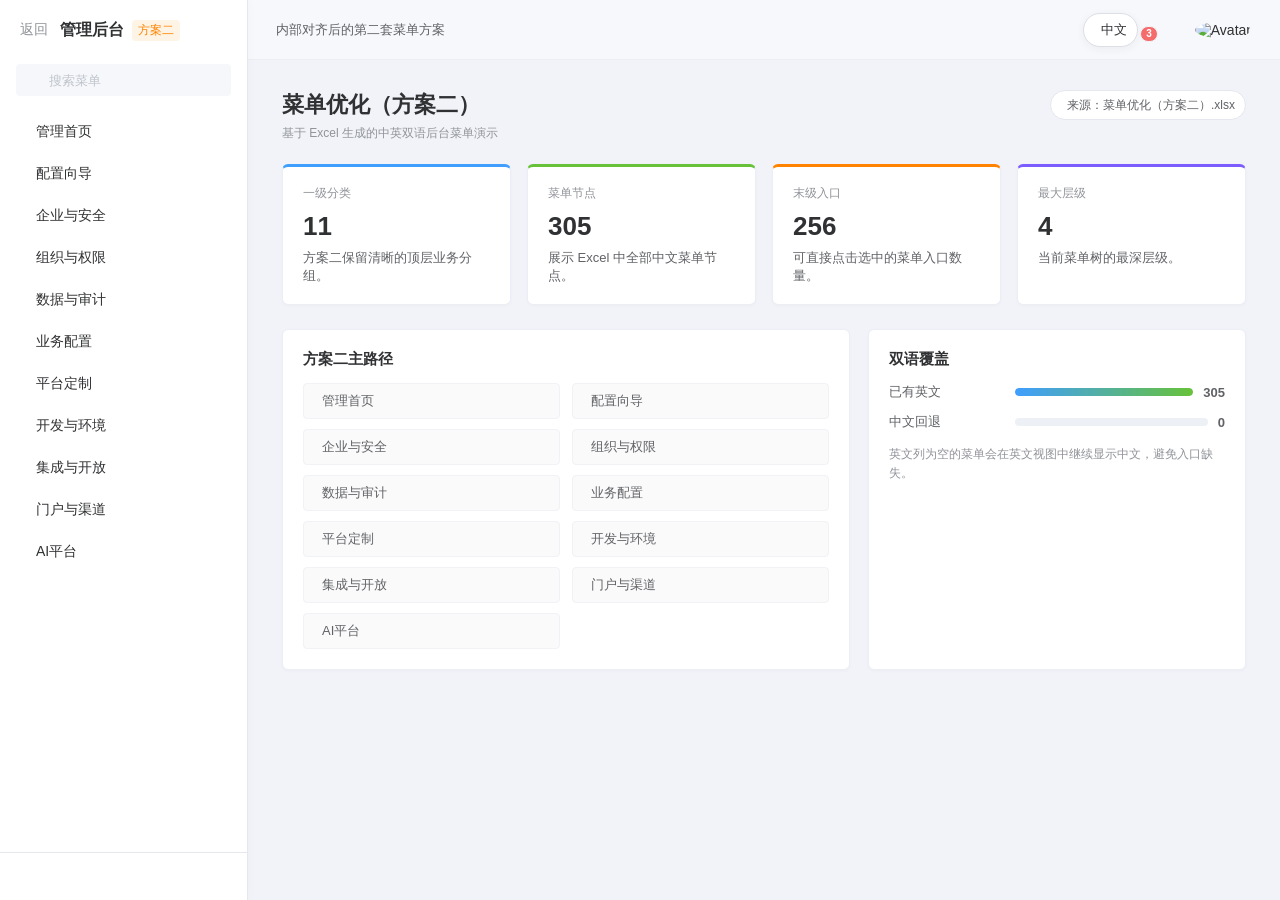
==== commit f13a1411: "Initial commit: menu plan 2" ====
--- a/index.html
+++ b/index.html
@@ -800,101 +800,101 @@
     ]
   },
   {
-    "zh": "业务应用配置",
-    "en": "业务应用配置",
-    "translated": false,
+    "zh": "业务配置",
+    "en": "Business Configuration",
+    "translated": true,
     "children": [
       {
         "zh": "营销设置",
-        "en": "营销设置",
-        "translated": false,
+        "en": "Marketing Settings",
+        "translated": true,
         "children": [
           {
             "zh": "营销费用管理",
-            "en": "营销费用管理",
-            "translated": false
+            "en": "Marketing Expense Management",
+            "translated": true
           },
           {
             "zh": "企业预算管理",
-            "en": "企业预算管理",
-            "translated": false
+            "en": "Company Budget Management",
+            "translated": true
           },
           {
             "zh": "忠诚度计划管理",
-            "en": "忠诚度计划管理",
-            "translated": false
+            "en": "Loyalty Program Management",
+            "translated": true
           },
           {
             "zh": "渠道准入管理",
-            "en": "渠道准入管理",
-            "translated": false,
+            "en": "Channel Access Management",
+            "translated": true,
             "children": [
               {
                 "zh": "首页",
-                "en": "首页",
-                "translated": false
+                "en": "Home",
+                "translated": true
               },
               {
                 "zh": "营销招募",
-                "en": "营销招募",
-                "translated": false
+                "en": "Marketing Recruitment",
+                "translated": true
               },
               {
                 "zh": "注册审核",
-                "en": "注册审核",
-                "translated": false
+                "en": "Registration Review",
+                "translated": true
               },
               {
                 "zh": "浏览规定",
-                "en": "浏览规定",
-                "translated": false
+                "en": "Browsing Rules",
+                "translated": true
               },
               {
                 "zh": "资质完善",
-                "en": "资质完善",
-                "translated": false
+                "en": "Qualification Completion",
+                "translated": true
               },
               {
                 "zh": "协议签约",
-                "en": "协议签约",
-                "translated": false
+                "en": "Agreement Signing",
+                "translated": true
               }
             ]
           },
           {
             "zh": "营销方案",
-            "en": "营销方案",
-            "translated": false
+            "en": "Marketing Programs",
+            "translated": true
           },
           {
             "zh": "会员管理",
-            "en": "会员管理",
-            "translated": false
+            "en": "Member Management",
+            "translated": true
           },
           {
             "zh": "企微SCRM",
-            "en": "企微SCRM",
-            "translated": false,
+            "en": "WeCom SCRM",
+            "translated": true,
             "children": [
               {
                 "zh": "SCRM配置向导",
-                "en": "SCRM配置向导",
-                "translated": false
+                "en": "SCRM Setup Assistant",
+                "translated": true
               },
               {
                 "zh": "营销设置",
-                "en": "营销设置",
-                "translated": false
+                "en": "Marketing Settings",
+                "translated": true
               },
               {
                 "zh": "企业微信设置",
-                "en": "企业微信设置",
-                "translated": false
+                "en": "WeCom Settings",
+                "translated": true
               },
               {
                 "zh": "质检设置",
-                "en": "质检设置",
-                "translated": false
+                "en": "Quality Inspection Settings",
+                "translated": true
               }
             ]
           }
@@ -902,492 +902,492 @@
       },
       {
         "zh": "目标规则",
-        "en": "目标规则",
-        "translated": false
+        "en": "Target Rules",
+        "translated": true
       },
       {
         "zh": "销售设置",
-        "en": "销售设置",
-        "translated": false,
+        "en": "Sales Settings",
+        "translated": true,
         "children": [
           {
             "zh": "销售 Agent 管理",
-            "en": "销售 Agent 管理",
-            "translated": false,
+            "en": "Sales Agent Management",
+            "translated": true,
             "children": [
               {
                 "zh": "客户互动Agent",
-                "en": "客户互动Agent",
-                "translated": false
+                "en": "Customer Engagement Agent",
+                "translated": true
               },
               {
                 "zh": "业务洞察Agent",
-                "en": "业务洞察Agent",
-                "translated": false
+                "en": "Business Insights Agent",
+                "translated": true
               },
               {
                 "zh": "内部会议Agent",
-                "en": "内部会议Agent",
-                "translated": false
+                "en": "Internal Meeting Agent",
+                "translated": true
               },
               {
                 "zh": "方案生成器",
-                "en": "方案生成器",
-                "translated": false
+                "en": "Proposal Generator",
+                "translated": true
               }
             ]
           },
           {
             "zh": "术语库",
-            "en": "术语库",
-            "translated": false
+            "en": "Glossary",
+            "translated": true
           },
           {
             "zh": "市场活动管理",
-            "en": "市场活动管理",
-            "translated": false
+            "en": "Campaign Management",
+            "translated": true
           },
           {
             "zh": "工商企业搜索管理",
-            "en": "工商企业搜索管理",
-            "translated": false
+            "en": "Business Entity Search Management",
+            "translated": true
           },
           {
             "zh": "招投标管理",
-            "en": "招投标管理",
-            "translated": false
+            "en": "Tender Management",
+            "translated": true
           },
           {
             "zh": "线索和线索池管理",
-            "en": "线索和线索池管理",
-            "translated": false
+            "en": "Lead and Lead Pool Management",
+            "translated": true
           },
           {
             "zh": "客户和公海管理",
-            "en": "客户和公海管理",
-            "translated": false
+            "en": "Account and Public Pool Management",
+            "translated": true
           },
           {
             "zh": "主数据管理",
-            "en": "主数据管理",
-            "translated": false
+            "en": "Master Data Management",
+            "translated": true
           },
           {
             "zh": "工商信息设置",
-            "en": "工商信息设置",
-            "translated": false
+            "en": "Business Information Settings",
+            "translated": true
           },
           {
             "zh": "智能评分评级管理",
-            "en": "智能评分评级管理",
-            "translated": false,
+            "en": "Intelligent Scoring and Rating Management",
+            "translated": true,
             "children": [
               {
                 "zh": "RFM规则",
-                "en": "RFM规则",
-                "translated": false
+                "en": "RFM Rules",
+                "translated": true
               },
               {
                 "zh": "行为积分",
-                "en": "行为积分",
-                "translated": false
+                "en": "Behavior Points",
+                "translated": true
               },
               {
                 "zh": "线索智能打分管理",
-                "en": "线索智能打分管理",
-                "translated": false
+                "en": "Intelligent Lead Scoring Management",
+                "translated": true
               }
             ]
           },
           {
             "zh": "企业风险管理",
-            "en": "企业风险管理",
-            "translated": false,
+            "en": "Enterprise Risk Management",
+            "translated": true,
             "children": [
               {
                 "zh": "评分规则",
-                "en": "评分规则",
-                "translated": false
+                "en": "Scoring Rules",
+                "translated": true
               },
               {
                 "zh": "预警通知",
-                "en": "预警通知",
-                "translated": false
+                "en": "Alert Notifications",
+                "translated": true
               }
             ]
           },
           {
             "zh": "企业风险策略管理",
-            "en": "企业风险策略管理",
-            "translated": false,
+            "en": "Enterprise Risk Policy Management",
+            "translated": true,
             "children": [
               {
                 "zh": "评级配置",
-                "en": "评级配置",
-                "translated": false
+                "en": "Rating Configuration",
+                "translated": true
               },
               {
                 "zh": "自助评分",
-                "en": "自助评分",
-                "translated": false
+                "en": "Self-Service Scoring",
+                "translated": true
               },
               {
                 "zh": "授信策略",
-                "en": "授信策略",
-                "translated": false
+                "en": "Credit Policy",
+                "translated": true
               },
               {
                 "zh": "监控规则配置",
-                "en": "监控规则配置",
-                "translated": false
+                "en": "Monitoring Rule Configuration",
+                "translated": true
               }
             ]
           },
           {
             "zh": "商机管理",
-            "en": "商机管理",
-            "translated": false
+            "en": "Opportunity Management",
+            "translated": true
           },
           {
             "zh": "预测规则设置",
-            "en": "预测规则设置",
-            "translated": false
+            "en": "Forecast Rule Settings",
+            "translated": true
           },
           {
             "zh": "销售记录管理",
-            "en": "销售记录管理",
-            "translated": false
+            "en": "Sales Record Management",
+            "translated": true
           },
           {
             "zh": "合同管理",
-            "en": "合同管理",
-            "translated": false
+            "en": "Contract Management",
+            "translated": true
           },
           {
             "zh": "收入管理",
-            "en": "收入管理",
-            "translated": false,
+            "en": "Revenue Management",
+            "translated": true,
             "children": [
               {
                 "zh": "应收配置",
-                "en": "应收配置",
-                "translated": false
+                "en": "Accounts Receivable Configuration",
+                "translated": true
               },
               {
                 "zh": "回款配置",
-                "en": "回款配置",
-                "translated": false
+                "en": "Payment Collection Configuration",
+                "translated": true
               },
               {
                 "zh": "账单配置",
-                "en": "账单配置",
-                "translated": false
+                "en": "Billing Configuration",
+                "translated": true
               }
             ]
           },
           {
             "zh": "项目管理",
-            "en": "项目管理",
-            "translated": false
+            "en": "Project Management",
+            "translated": true
           },
           {
             "zh": "客户账户管理",
-            "en": "客户账户管理",
-            "translated": false
+            "en": "Customer Account Management",
+            "translated": true
           },
           {
             "zh": "信用管理",
-            "en": "信用管理",
-            "translated": false
+            "en": "Credit Management",
+            "translated": true
           },
           {
             "zh": "定价和交易管理",
-            "en": "定价和交易管理",
-            "translated": false,
+            "en": "Pricing and Transaction Management",
+            "translated": true,
             "children": [
               {
                 "zh": "首页",
-                "en": "首页",
-                "translated": false
+                "en": "Home",
+                "translated": true
               },
               {
                 "zh": "商品/产品管理",
-                "en": "商品/产品管理",
-                "translated": false
+                "en": "Product Management",
+                "translated": true
               },
               {
                 "zh": "CPQ配置",
-                "en": "CPQ配置",
-                "translated": false
+                "en": "CPQ Configuration",
+                "translated": true
               },
               {
                 "zh": "价格管理配置",
-                "en": "价格管理配置",
-                "translated": false
+                "en": "Pricing Management Configuration",
+                "translated": true
               },
               {
                 "zh": "促销与返利配置",
-                "en": "促销与返利配置",
-                "translated": false
+                "en": "Promotion and Rebate Configuration",
+                "translated": true
               },
               {
                 "zh": "交易相关的单据配置",
-                "en": "交易相关的单据配置",
-                "translated": false
+                "en": "Transaction Document Configuration",
+                "translated": true
               }
             ]
           },
           {
             "zh": "应付管理",
-            "en": "应付管理",
-            "translated": false
+            "en": "Accounts Payable Management",
+            "translated": true
           }
         ]
       },
       {
         "zh": "物流与库存",
-        "en": "物流与库存",
-        "translated": false,
+        "en": "Logistics & Inventory",
+        "translated": true,
         "children": [
           {
             "zh": "发货",
-            "en": "发货",
-            "translated": false
+            "en": "Shipping",
+            "translated": true
           },
           {
             "zh": "库存",
-            "en": "库存",
-            "translated": false
+            "en": "Inventory",
+            "translated": true
           },
           {
             "zh": "物流服务",
-            "en": "物流服务",
-            "translated": false
+            "en": "Logistics Services",
+            "translated": true
           }
         ]
       },
       {
         "zh": "服务设置",
-        "en": "服务设置",
-        "translated": false,
+        "en": "Service Settings",
+        "translated": true,
         "children": [
           {
             "zh": "服务记录类型",
-            "en": "服务记录类型",
-            "translated": false
+            "en": "Service Record Types",
+            "translated": true
           },
           {
             "zh": "服务人员查询类型",
-            "en": "服务人员查询类型",
-            "translated": false
+            "en": "Service Personnel Query Types",
+            "translated": true
           },
           {
             "zh": "资产管理",
-            "en": "资产管理",
-            "translated": false
+            "en": "Asset Management",
+            "translated": true
           },
           {
             "zh": "工单管理",
-            "en": "工单管理",
-            "translated": false
+            "en": "Work Order Management",
+            "translated": true
           },
           {
             "zh": "服务通设置",
-            "en": "服务通设置",
-            "translated": false
+            "en": "Service Connect Settings",
+            "translated": true
           },
           {
             "zh": "发送记录",
-            "en": "发送记录",
-            "translated": false
+            "en": "Send Records",
+            "translated": true
           },
           {
             "zh": "会话分析",
-            "en": "会话分析",
-            "translated": false
+            "en": "Conversation Analytics",
+            "translated": true
           },
           {
             "zh": "智能机器人",
-            "en": "智能机器人",
-            "translated": false
+            "en": "Intelligent Bot",
+            "translated": true
           },
           {
             "zh": "呼叫中心",
-            "en": "呼叫中心",
-            "translated": false
+            "en": "Call Center",
+            "translated": true
           }
         ]
       },
       {
         "zh": "行业插件设置",
-        "en": "行业插件设置",
-        "translated": false,
+        "en": "Industry Plugin Settings",
+        "translated": true,
         "children": [
           {
             "zh": "医疗信息设置",
-            "en": "医疗信息设置",
-            "translated": false
+            "en": "Medical Information Settings",
+            "translated": true
           },
           {
             "zh": "外销管理",
-            "en": "外销管理",
-            "translated": false
+            "en": "Export Sales Management",
+            "translated": true
           },
           {
             "zh": "快消业务插件",
-            "en": "快消业务插件",
-            "translated": false
+            "en": "FMCG Business Plugin",
+            "translated": true
           }
         ]
       },
       {
         "zh": "渠道设置",
-        "en": "渠道设置",
-        "translated": false,
+        "en": "Channel Settings",
+        "translated": true,
         "children": [
           {
             "zh": "经销商管理",
-            "en": "经销商管理",
-            "translated": false
+            "en": "Distributor Management",
+            "translated": true
           },
           {
             "zh": "合作伙伴管理",
-            "en": "合作伙伴管理",
-            "translated": false,
+            "en": "Partner Management",
+            "translated": true,
             "children": [
               {
                 "zh": "合作伙伴设置",
-                "en": "合作伙伴设置",
-                "translated": false
+                "en": "Partner Settings",
+                "translated": true
               }
             ]
           },
           {
             "zh": "渠道对账单",
-            "en": "渠道对账单",
-            "translated": false
+            "en": "Channel Statements",
+            "translated": true
           },
           {
             "zh": "订货通管理",
-            "en": "订货通管理",
-            "translated": false
+            "en": "Ordering Portal Management",
+            "translated": true
           },
           {
             "zh": "渠道通路管理",
-            "en": "渠道通路管理",
-            "translated": false
+            "en": "Channel Route Management",
+            "translated": true
           },
           {
             "zh": "渠道数据上报",
-            "en": "渠道数据上报",
-            "translated": false
-          }
-        ]
-      },
-      {
-        "zh": "协同办公设置",
-        "en": "协同办公设置",
-        "translated": false,
+            "en": "Channel Data Reporting",
+            "translated": true
+          }
+        ]
+      },
+      {
+        "zh": "协同办公",
+        "en": "Collaboration",
+        "translated": true,
         "children": [
           {
             "zh": "待办栏目配置",
-            "en": "待办栏目配置",
-            "translated": false
+            "en": "To-Do Center Settings",
+            "translated": true
           },
           {
             "zh": "日志模板管理",
-            "en": "日志模板管理",
-            "translated": false
+            "en": "Report Settings",
+            "translated": true
           },
           {
             "zh": "日志查询统计",
-            "en": "日志查询统计",
-            "translated": false
+            "en": "Report Analytics",
+            "translated": true
           },
           {
             "zh": "日程管理",
-            "en": "日程管理",
-            "translated": false
+            "en": "Calendar Settings",
+            "translated": true
           },
           {
             "zh": "日程同步",
-            "en": "日程同步",
-            "translated": false
+            "en": "Event Sync",
+            "translated": true
           },
           {
             "zh": "分享管理",
-            "en": "分享管理",
-            "translated": false
+            "en": "Post Settings",
+            "translated": true
           },
           {
             "zh": "任务与指令",
-            "en": "任务与指令",
-            "translated": false
+            "en": "Task Analytics",
+            "translated": true
           },
           {
             "zh": "公告管理",
-            "en": "公告管理",
-            "translated": false
+            "en": "Announcements",
+            "translated": true
           },
           {
             "zh": "话题管理",
-            "en": "话题管理",
-            "translated": false
+            "en": "Topics",
+            "translated": true
           },
           {
             "zh": "在线文档",
-            "en": "在线文档",
-            "translated": false
+            "en": "Online Docs",
+            "translated": true
           },
           {
             "zh": "电子签章",
-            "en": "电子签章",
-            "translated": false
+            "en": "E-Signature",
+            "translated": true
           },
           {
             "zh": "信息删除工具",
-            "en": "信息删除工具",
-            "translated": false
+            "en": "Feed Cleanup Tool",
+            "translated": true
           },
           {
             "zh": "基本设置",
-            "en": "基本设置",
-            "translated": false
+            "en": "Chats Settings",
+            "translated": true
           },
           {
             "zh": "业务群设置",
-            "en": "业务群设置",
-            "translated": false
+            "en": "Business Group",
+            "translated": true
           },
           {
             "zh": "服务号首页",
-            "en": "服务号首页",
-            "translated": false
+            "en": "Service Account Home",
+            "translated": true
           },
           {
             "zh": "服务号管理",
-            "en": "服务号管理",
-            "translated": false
+            "en": "Service Account Settings",
+            "translated": true
           },
           {
             "zh": "审批模板管理",
-            "en": "审批模板管理",
-            "translated": false
+            "en": "Approval Templates",
+            "translated": true
           },
           {
             "zh": "审批角色管理",
-            "en": "审批角色管理",
-            "translated": false
+            "en": "Approval Roles",
+            "translated": true
           },
           {
             "zh": "审批查询统计",
-            "en": "审批查询统计",
-            "translated": false
+            "en": "Approval Analytics",
+            "translated": true
           },
           {
             "zh": "表格管理",
-            "en": "表格管理",
-            "translated": false
+            "en": "Form Management",
+            "translated": true
           }
         ]
       }
@@ -1395,8 +1395,8 @@
   },
   {
     "zh": "平台定制",
-    "en": "平台定制",
-    "translated": false,
+    "en": "Customization",
+    "translated": true,
     "children": [
       {
         "zh": "应用管理",
@@ -1642,8 +1642,8 @@
   },
   {
     "zh": "开发与环境",
-    "en": "开发与环境",
-    "translated": false,
+    "en": "Development & Environments",
+    "translated": true,
     "children": [
       {
         "zh": "低代码开发",
@@ -1652,8 +1652,8 @@
         "children": [
           {
             "zh": "ModelJar管理",
-            "en": "ModelJar管理",
-            "translated": false
+            "en": "ModelJar Management",
+            "translated": true
           },
           {
             "zh": "自定义函数",
@@ -1707,8 +1707,8 @@
           },
           {
             "zh": "H5集成插件",
-            "en": "H5集成插件",
-            "translated": false
+            "en": "H5 Integration Plugin",
+            "translated": true
           },
           {
             "zh": "函数监控",
@@ -1794,8 +1794,8 @@
   },
   {
     "zh": "集成与开放",
-    "en": "集成与开放",
-    "translated": false,
+    "en": "Integration & Open Platform",
+    "translated": true,
     "children": [
       {
         "zh": "集成流编排",
@@ -1820,9 +1820,9 @@
     ]
   },
   {
-    "zh": "门户与互联",
-    "en": "门户与互联",
-    "translated": false,
+    "zh": "门户与渠道",
+    "en": "Portals & Channels",
+    "translated": true,
     "children": [
       {
         "zh": "站点管理",
@@ -1831,8 +1831,8 @@
         "children": [
           {
             "zh": "域名管理",
-            "en": "域名管理",
-            "translated": false
+            "en": "Domain Management",
+            "translated": true
           },
           {
             "zh": "素材管理",
@@ -1853,8 +1853,8 @@
         "children": [
           {
             "zh": "自定义首页",
-            "en": "自定义首页",
-            "translated": false
+            "en": "Custom Homepages",
+            "translated": true
           },
           {
             "zh": "自定义登录页",
@@ -1890,8 +1890,8 @@
         "children": [
           {
             "zh": "互联用户",
-            "en": "互联用户",
-            "translated": false
+            "en": "External Users",
+            "translated": true
           },
           {
             "zh": "互联角色",
@@ -1927,35 +1927,35 @@
       },
       {
         "zh": "互联组织管理",
-        "en": "互联组织管理",
-        "translated": false,
+        "en": "External Organization Management",
+        "translated": true,
         "children": [
           {
             "zh": "互联组织",
-            "en": "互联组织",
-            "translated": false
+            "en": "External Organizations",
+            "translated": true
           },
           {
             "zh": "通用设置",
-            "en": "通用设置",
-            "translated": false
+            "en": "General Settings",
+            "translated": true
           }
         ]
       },
       {
         "zh": "互联更改集",
-        "en": "互联更改集",
-        "translated": false,
+        "en": "External Change Sets",
+        "translated": true,
         "children": [
           {
             "zh": "部署管理",
-            "en": "部署管理",
-            "translated": false
+            "en": "Deployment Management",
+            "translated": true
           },
           {
             "zh": "部署记录",
-            "en": "部署记录",
-            "translated": false
+            "en": "Deployment Records",
+            "translated": true
           }
         ]
       }
@@ -1963,8 +1963,8 @@
   },
   {
     "zh": "AI平台",
-    "en": "AI平台",
-    "translated": false,
+    "en": "AI Platform",
+    "translated": true,
     "children": [
       {
         "zh": "Agent Studio",
@@ -1974,7 +1974,7 @@
           {
             "zh": "Agents",
             "en": "Agents",
-            "translated": false
+            "translated": true
           },
           {
             "zh": "Agent 技能库",
@@ -2058,11 +2058,12 @@
     ]
   }
 ];
+
         const plan2Meta = {
   "source": "菜单优化（方案二）.xlsx",
   "groupCount": 11,
-  "translatedCount": 176,
-  "fallbackCount": 129,
+  "translatedCount": 305,
+  "fallbackCount": 0,
   "nodeCount": 305,
   "leafCount": 256,
   "maxDepth": 4
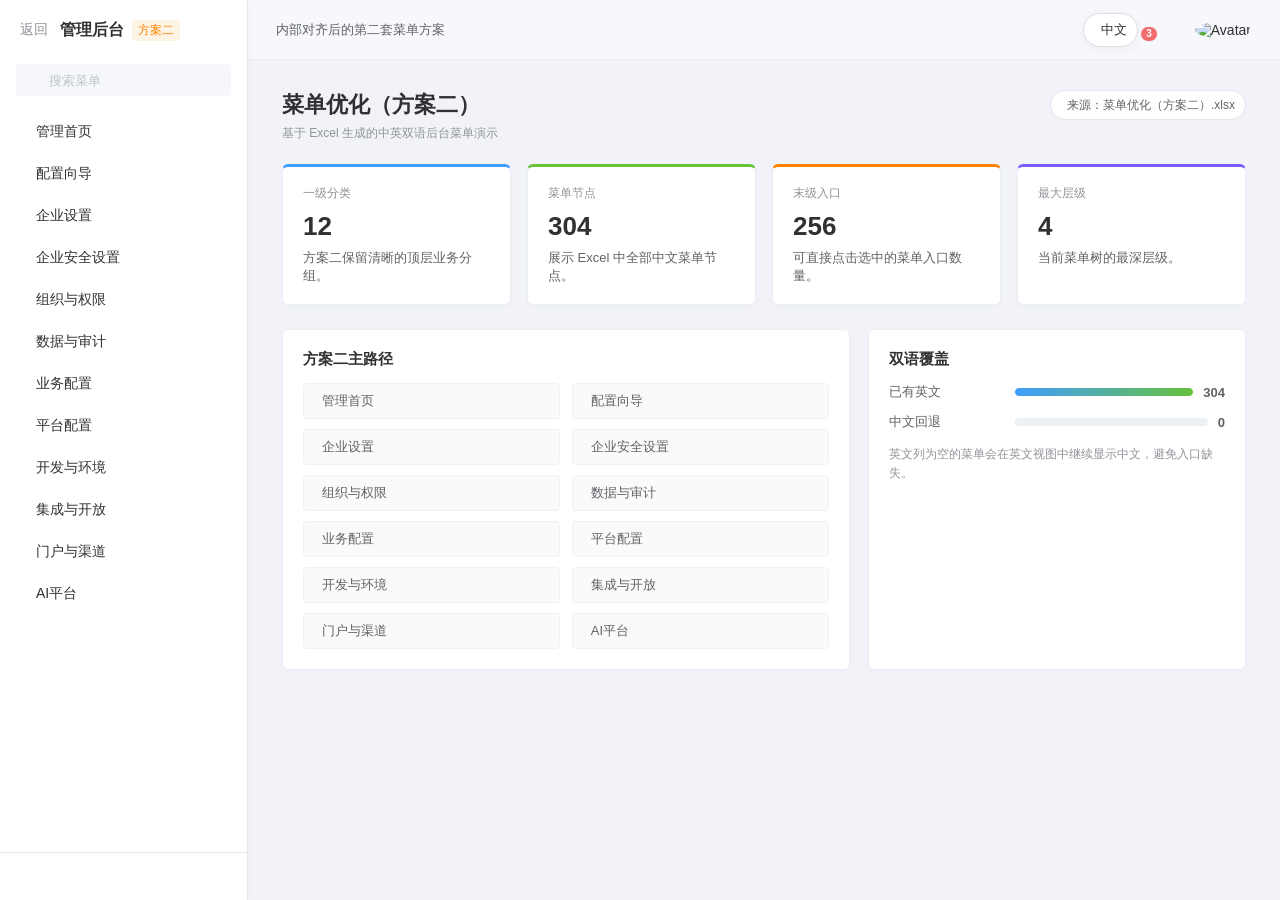
==== commit 3b6ae66d: "Update menu plan 2 page" ====
--- a/index.html
+++ b/index.html
@@ -445,153 +445,146 @@
     "translated": true
   },
   {
-    "zh": "企业与安全",
-    "en": "Company & Security",
+    "zh": "企业设置",
+    "en": "Company Settings",
     "translated": true,
     "children": [
       {
-        "zh": "企业基础设置",
-        "en": "Basic Settings",
-        "translated": true,
-        "children": [
-          {
-            "zh": "企业信息",
-            "en": "Company Information",
-            "translated": true
-          },
-          {
-            "zh": "域名",
-            "en": "My Domain",
-            "translated": true
-          },
-          {
-            "zh": "语言设置",
-            "en": "Language Settings",
-            "translated": true
-          },
-          {
-            "zh": "区域设置",
-            "en": "Regions",
-            "translated": true
-          },
-          {
-            "zh": "财年设置",
-            "en": "Fiscal Year",
-            "translated": true
-          },
-          {
-            "zh": "货币设置",
-            "en": "Currencies",
-            "translated": true
-          },
-          {
-            "zh": "工作时间",
-            "en": "Business Hours",
-            "translated": true
-          },
-          {
-            "zh": "假期",
-            "en": "Holidays",
-            "translated": true
-          },
-          {
-            "zh": "系统偏好",
-            "en": "System Preferences",
-            "translated": true
-          },
-          {
-            "zh": "个性化推荐",
-            "en": "Recommendation Settings",
-            "translated": true
-          },
-          {
-            "zh": "员工使用分析",
-            "en": "Usage Analytics",
-            "translated": true
-          },
-          {
-            "zh": "强制通知设置",
-            "en": "Notification Settings",
-            "translated": true
-          },
-          {
-            "zh": "邮箱管理",
-            "en": "Email Settings",
-            "translated": true
-          },
-          {
-            "zh": "短信服务",
-            "en": "SMS Gateway",
-            "translated": true
-          },
-          {
-            "zh": "许可信息",
-            "en": "License Information",
-            "translated": true
-          },
-          {
-            "zh": "订阅提醒",
-            "en": "Expiration Alerts",
-            "translated": true
-          }
-        ]
-      },
-      {
-        "zh": "安全设置",
-        "en": "Security",
-        "translated": true,
-        "children": [
-          {
-            "zh": "账号安全设置",
-            "en": "Account Security",
-            "translated": true
-          },
-          {
-            "zh": "通讯录隐私",
-            "en": "Directory Privacy",
-            "translated": true
-          },
-          {
-            "zh": "单点登录",
-            "en": "Single Sign-On",
-            "translated": true
-          },
-          {
-            "zh": "身份提供商",
-            "en": "Identity Provider",
-            "translated": true
-          },
-          {
-            "zh": "受信任设备",
-            "en": "Trusted Devices",
-            "translated": true
-          },
-          {
-            "zh": "水印设置",
-            "en": "Watermark Settings",
-            "translated": true
-          },
-          {
-            "zh": "合规性设置",
-            "en": "Compliance Settings",
-            "translated": true
-          },
-          {
-            "zh": "网络访问限制",
-            "en": "Network Access",
-            "translated": true
-          },
-          {
-            "zh": "代码安全设置",
-            "en": "Code Security",
-            "translated": true
-          },
-          {
-            "zh": "手机号隐私设置",
-            "en": "Mobile Number Privacy Settings",
-            "translated": true
-          }
-        ]
+        "zh": "企业信息",
+        "en": "Company Information",
+        "translated": true
+      },
+      {
+        "zh": "域名",
+        "en": "My Domain",
+        "translated": true
+      },
+      {
+        "zh": "语言设置",
+        "en": "Language Settings",
+        "translated": true
+      },
+      {
+        "zh": "区域设置",
+        "en": "Regions",
+        "translated": true
+      },
+      {
+        "zh": "财年设置",
+        "en": "Fiscal Year",
+        "translated": true
+      },
+      {
+        "zh": "货币设置",
+        "en": "Currencies",
+        "translated": true
+      },
+      {
+        "zh": "工作时间",
+        "en": "Business Hours",
+        "translated": true
+      },
+      {
+        "zh": "假期",
+        "en": "Holidays",
+        "translated": true
+      },
+      {
+        "zh": "系统偏好",
+        "en": "System Preferences",
+        "translated": true
+      },
+      {
+        "zh": "个性化推荐",
+        "en": "Recommendation Settings",
+        "translated": true
+      },
+      {
+        "zh": "员工使用分析",
+        "en": "Usage Analytics",
+        "translated": true
+      },
+      {
+        "zh": "强制通知设置",
+        "en": "Notification Settings",
+        "translated": true
+      },
+      {
+        "zh": "邮箱管理",
+        "en": "Email Settings",
+        "translated": true
+      },
+      {
+        "zh": "短信服务",
+        "en": "SMS Gateway",
+        "translated": true
+      },
+      {
+        "zh": "许可信息",
+        "en": "License Information",
+        "translated": true
+      },
+      {
+        "zh": "订阅提醒",
+        "en": "Expiration Alerts",
+        "translated": true
+      }
+    ]
+  },
+  {
+    "zh": "企业安全设置",
+    "en": "Security",
+    "translated": true,
+    "children": [
+      {
+        "zh": "账号安全设置",
+        "en": "Account Security",
+        "translated": true
+      },
+      {
+        "zh": "通讯录隐私",
+        "en": "Directory Privacy",
+        "translated": true
+      },
+      {
+        "zh": "单点登录",
+        "en": "Single Sign-On",
+        "translated": true
+      },
+      {
+        "zh": "身份提供商",
+        "en": "Identity Provider",
+        "translated": true
+      },
+      {
+        "zh": "受信任设备",
+        "en": "Trusted Devices",
+        "translated": true
+      },
+      {
+        "zh": "水印设置",
+        "en": "Watermark Settings",
+        "translated": true
+      },
+      {
+        "zh": "合规性设置",
+        "en": "Compliance Settings",
+        "translated": true
+      },
+      {
+        "zh": "网络访问限制",
+        "en": "Network Access",
+        "translated": true
+      },
+      {
+        "zh": "代码安全设置",
+        "en": "Code Security",
+        "translated": true
+      },
+      {
+        "zh": "手机号隐私设置",
+        "en": "Mobile Number Privacy Settings",
+        "translated": true
       }
     ]
   },
@@ -704,15 +697,10 @@
     "translated": true,
     "children": [
       {
-        "zh": "数据",
-        "en": "Data",
-        "translated": true,
-        "children": [
-          {
-            "zh": "数据迁移",
-            "en": "Data Migration",
-            "translated": true
-          },
+        "zh": "数据管理",
+        "en": "Data Management",
+        "translated": true,
+        "children": [
           {
             "zh": "全部客户",
             "en": "All Accounts",
@@ -744,16 +732,21 @@
             "translated": true
           },
           {
-            "zh": "数据稽核",
-            "en": "Data Audit",
-            "translated": true
-          },
-          {
             "zh": "数据归档",
             "en": "Data Archiving",
             "translated": true
           }
         ]
+      },
+      {
+        "zh": "数据迁移",
+        "en": "Data Migration",
+        "translated": true
+      },
+      {
+        "zh": "数据稽核",
+        "en": "Data Audit",
+        "translated": true
       },
       {
         "zh": "企业日志",
@@ -1394,7 +1387,7 @@
     ]
   },
   {
-    "zh": "平台定制",
+    "zh": "平台配置",
     "en": "Customization",
     "translated": true,
     "children": [
@@ -1508,7 +1501,7 @@
         ]
       },
       {
-        "zh": "页面与体验",
+        "zh": "用户体验",
         "en": "User Interface",
         "translated": true,
         "children": [
@@ -1622,7 +1615,7 @@
         ]
       },
       {
-        "zh": "翻译与本地化",
+        "zh": "翻译配置",
         "en": "Translation",
         "translated": true,
         "children": [
@@ -1777,18 +1770,18 @@
                 "translated": true
               }
             ]
-          },
-          {
-            "zh": "系统资源概览",
-            "en": "System Overview",
-            "translated": true
-          },
-          {
-            "zh": "全局变量",
-            "en": "Global Variables",
-            "translated": true
-          }
-        ]
+          }
+        ]
+      },
+      {
+        "zh": "系统资源概览",
+        "en": "System Overview",
+        "translated": true
+      },
+      {
+        "zh": "全局变量",
+        "en": "Global Variables",
+        "translated": true
       }
     ]
   },
@@ -2061,10 +2054,10 @@
 
         const plan2Meta = {
   "source": "菜单优化（方案二）.xlsx",
-  "groupCount": 11,
-  "translatedCount": 305,
+  "groupCount": 12,
+  "translatedCount": 304,
   "fallbackCount": 0,
-  "nodeCount": 305,
+  "nodeCount": 304,
   "leafCount": 256,
   "maxDepth": 4
 };
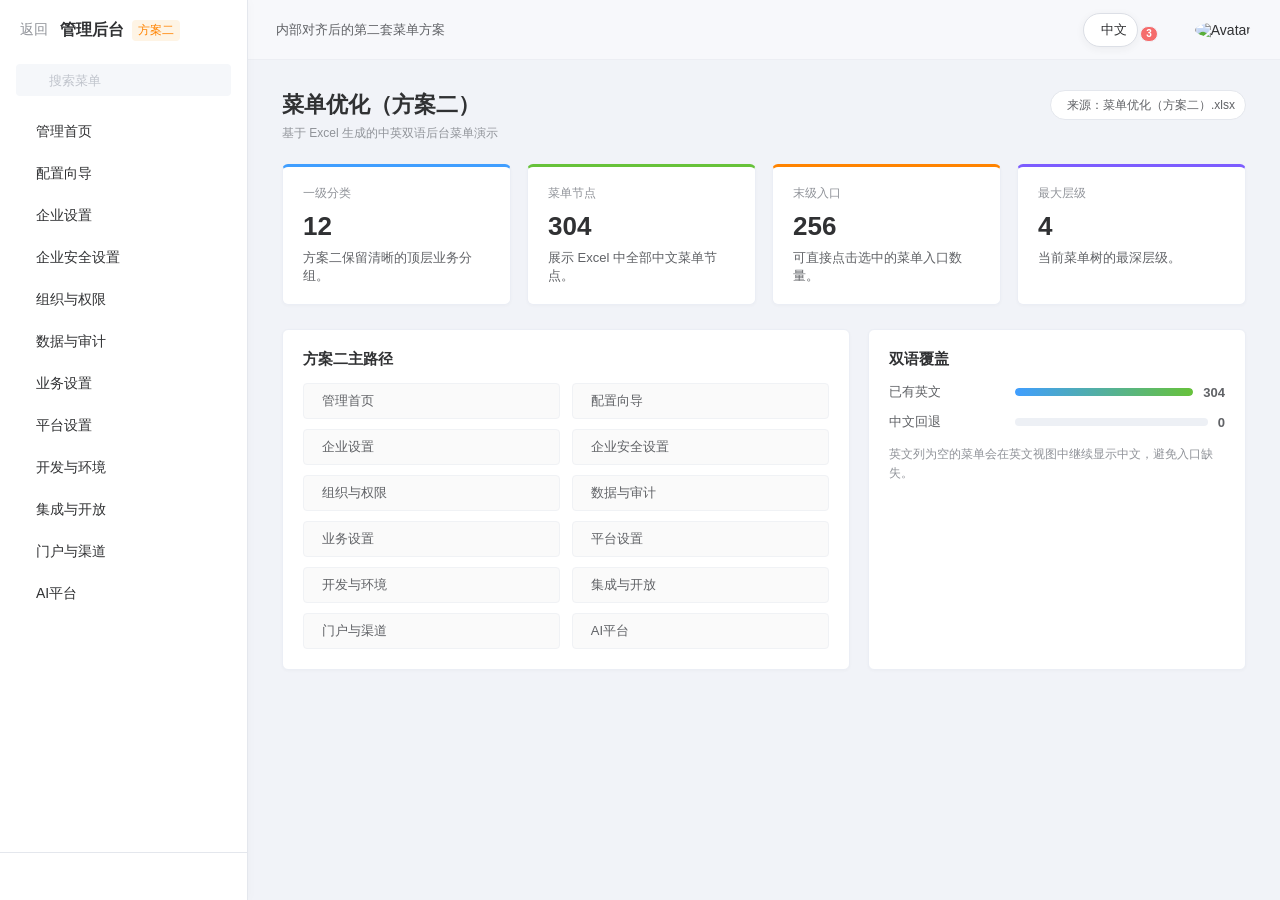
==== commit 498257c0: "Update menu plan 2 page" ====
--- a/index.html
+++ b/index.html
@@ -793,8 +793,8 @@
     ]
   },
   {
-    "zh": "业务配置",
-    "en": "Business Configuration",
+    "zh": "业务设置",
+    "en": "Business Settings",
     "translated": true,
     "children": [
       {
@@ -1387,7 +1387,7 @@
     ]
   },
   {
-    "zh": "平台配置",
+    "zh": "平台设置",
     "en": "Customization",
     "translated": true,
     "children": [
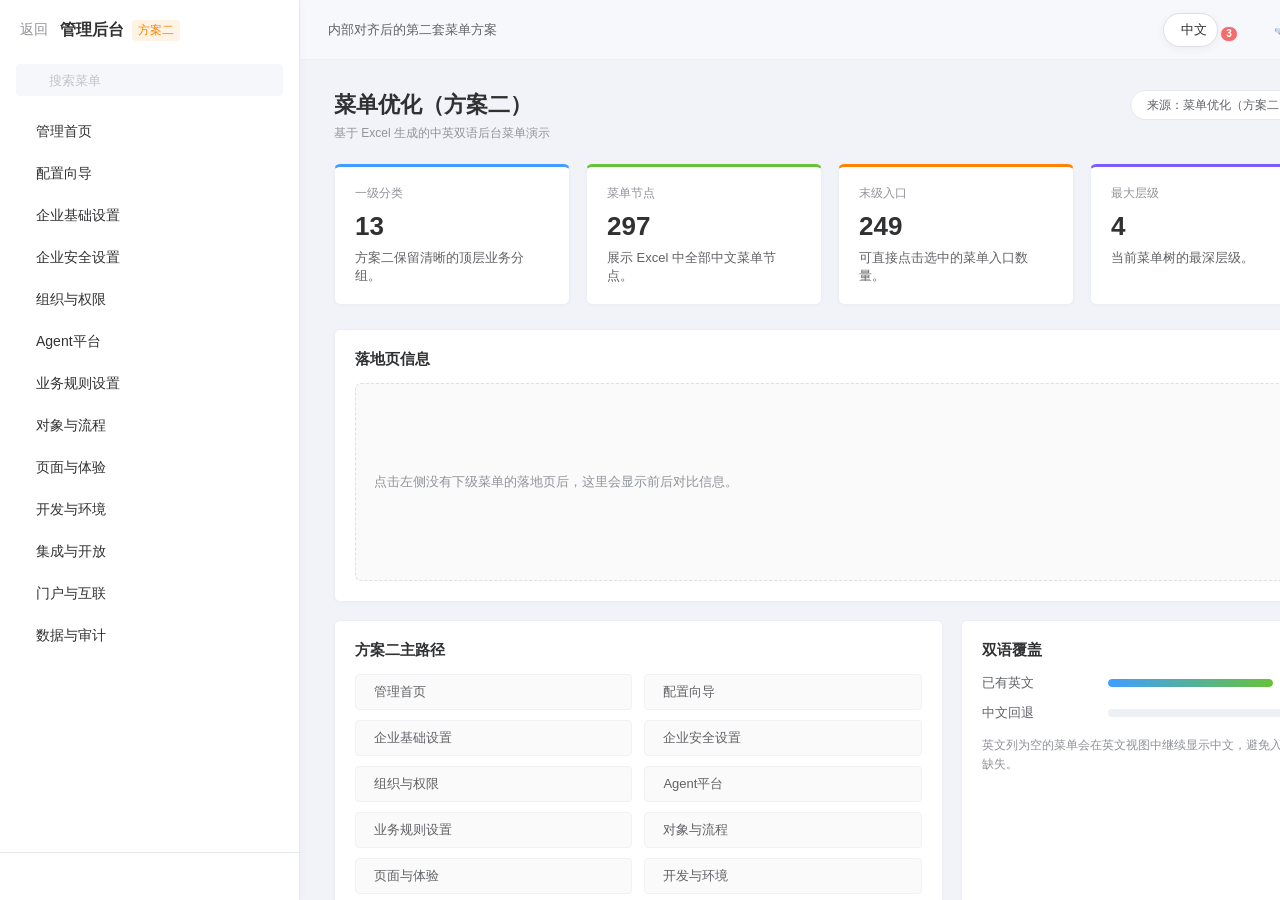
==== commit b36e24a4: "Update menu plan 2 page" ====
--- a/index.html
+++ b/index.html
@@ -8,13 +8,17 @@
     <script src="https://unpkg.com/@phosphor-icons/web"></script>
     <style>
         body {
-            min-width: 1120px;
+            min-width: 1360px;
         }
 
         .plan-shell {
-            --sidebar-width: 248px;
+            --sidebar-width: 300px;
             height: 100vh;
             background: #f1f3f8;
+        }
+
+        html[data-lang="en"] .plan-shell {
+            --sidebar-width: 430px;
         }
 
         .sidebar-header {
@@ -171,7 +175,7 @@
 
         .content-grid {
             display: grid;
-            grid-template-columns: minmax(0, 1.2fr) minmax(320px, 0.8fr);
+            grid-template-columns: minmax(0, 1.25fr) minmax(360px, 0.75fr);
             gap: 18px;
         }
 
@@ -261,6 +265,95 @@
             line-height: 1.6;
         }
 
+        .detail-panel {
+            grid-column: 1 / -1;
+            min-height: 250px;
+        }
+
+        .detail-empty {
+            display: flex;
+            align-items: center;
+            min-height: 198px;
+            padding: 18px;
+            border: 1px dashed #dcdfe6;
+            border-radius: 6px;
+            background: #fafafa;
+            color: #909399;
+            font-size: 13px;
+            line-height: 1.7;
+        }
+
+        .detail-content[hidden] {
+            display: none;
+        }
+
+        .detail-content {
+            display: grid;
+            grid-template-columns: minmax(260px, 0.8fr) minmax(0, 1.2fr);
+            gap: 14px;
+            align-items: stretch;
+        }
+
+        .detail-current {
+            padding: 14px 16px;
+            border: 1px solid #ebeef5;
+            border-radius: 6px;
+            background: #f7fbff;
+        }
+
+        .detail-kicker {
+            display: block;
+            margin-bottom: 6px;
+            color: #909399;
+            font-size: 12px;
+        }
+
+        .detail-current strong {
+            display: block;
+            margin-bottom: 6px;
+            color: #303133;
+            font-size: 17px;
+            font-weight: 600;
+            line-height: 1.35;
+            word-break: break-word;
+        }
+
+        .detail-current p {
+            color: #606266;
+            font-size: 12px;
+            line-height: 1.6;
+            word-break: break-word;
+        }
+
+        .detail-grid {
+            display: grid;
+            grid-template-columns: repeat(4, minmax(0, 1fr));
+            gap: 12px;
+            margin: 0;
+        }
+
+        .detail-grid div {
+            min-height: 76px;
+            padding: 12px;
+            border: 1px solid #f0f2f5;
+            border-radius: 6px;
+            background: #fff;
+        }
+
+        .detail-grid dt {
+            margin-bottom: 8px;
+            color: #909399;
+            font-size: 12px;
+        }
+
+        .detail-grid dd {
+            color: #303133;
+            font-size: 14px;
+            font-weight: 500;
+            line-height: 1.45;
+            word-break: break-word;
+        }
+
         .menu-empty {
             padding: 24px 16px;
             color: #909399;
@@ -286,6 +379,7 @@
             font-size: 18px;
             margin-right: 12px;
             color: #909399;
+            margin-top: 1px;
         }
 
         .level-1 > .menu-li > .menu-item .chevron {
@@ -310,9 +404,31 @@
             padding-left: 78px;
         }
 
+        .level-1 .level-5 > .menu-li > .menu-item {
+            padding-left: 94px;
+        }
+
         .level-3 > .menu-li > .menu-item,
-        .level-4 > .menu-li > .menu-item {
+        .level-4 > .menu-li > .menu-item,
+        .level-5 > .menu-li > .menu-item {
             min-width: 0;
+        }
+
+        html[data-lang="en"] .brand-text,
+        html[data-lang="en"] .menu-text {
+            white-space: normal;
+            overflow: visible;
+            text-overflow: clip;
+            overflow-wrap: anywhere;
+            line-height: 1.35;
+        }
+
+        html[data-lang="en"] .menu-item {
+            height: auto;
+            min-height: var(--item-height);
+            align-items: flex-start;
+            padding-top: 9px;
+            padding-bottom: 9px;
         }
 
         html[data-lang="en"] body {
@@ -400,6 +516,39 @@
                 </section>
 
                 <section class="dashboard-section content-grid">
+                    <div class="panel detail-panel">
+                        <div class="panel-title">
+                            <h3 data-i18n="detailTitle">落地页信息</h3>
+                            <i class="ph ph-identification-card"></i>
+                        </div>
+                        <div class="detail-empty" id="detail-empty" data-i18n="detailEmpty">点击左侧没有下级菜单的落地页后，这里会显示前后对比信息。</div>
+                        <div class="detail-content" id="detail-content" hidden>
+                            <div class="detail-current">
+                                <span class="detail-kicker" data-i18n="detailCurrentPath">当前新方案路径</span>
+                                <strong id="detail-current-name">--</strong>
+                                <p id="detail-current-path">--</p>
+                            </div>
+                            <dl class="detail-grid">
+                                <div>
+                                    <dt data-i18n="detailOldName">原来的中文名称</dt>
+                                    <dd id="detail-old-name">--</dd>
+                                </div>
+                                <div>
+                                    <dt data-i18n="detailOptimizedZh">优化后的中文名称</dt>
+                                    <dd id="detail-optimized-zh">--</dd>
+                                </div>
+                                <div>
+                                    <dt data-i18n="detailOptimizedEn">优化后的英文名称</dt>
+                                    <dd id="detail-optimized-en">--</dd>
+                                </div>
+                                <div>
+                                    <dt data-i18n="detailPm">所属产品经理</dt>
+                                    <dd id="detail-pm">--</dd>
+                                </div>
+                            </dl>
+                        </div>
+                    </div>
+
                     <div class="panel">
                         <div class="panel-title">
                             <h3 data-i18n="topPathTitle">方案二主路径</h3>
@@ -435,1630 +584,7635 @@
     <script>
         const plan2MenuData = [
   {
+    "id": "menu-1",
     "zh": "管理首页",
     "en": "Setup Home",
-    "translated": true
+    "translated": true,
+    "detail": {
+      "oldName": "管理首页",
+      "optimizedZh": "管理首页",
+      "optimizedEn": "Setup Home",
+      "pm": "未填写",
+      "oldPath": [
+        "设置",
+        "管理首页"
+      ]
+    },
+    "path": [
+      "管理首页"
+    ],
+    "enPath": [
+      "Setup Home"
+    ]
   },
   {
+    "id": "menu-2",
     "zh": "配置向导",
     "en": "Setup Assistant",
-    "translated": true
+    "translated": true,
+    "detail": {
+      "oldName": "系统配置引导",
+      "optimizedZh": "配置向导",
+      "optimizedEn": "Setup Assistant",
+      "pm": "未填写",
+      "oldPath": [
+        "设置",
+        "系统配置引导"
+      ]
+    },
+    "path": [
+      "配置向导"
+    ],
+    "enPath": [
+      "Setup Assistant"
+    ]
   },
   {
-    "zh": "企业设置",
-    "en": "Company Settings",
+    "id": "menu-3",
+    "zh": "企业基础设置",
+    "en": "Basic Settings",
     "translated": true,
     "children": [
       {
+        "id": "menu-4",
         "zh": "企业信息",
         "en": "Company Information",
-        "translated": true
+        "translated": true,
+        "detail": {
+          "oldName": "企业信息设置",
+          "optimizedZh": "企业信息",
+          "optimizedEn": "Company Information",
+          "pm": "@许彤XUTONG",
+          "oldPath": [
+            "设置",
+            "企业设置",
+            "企业信息设置"
+          ]
+        },
+        "path": [
+          "企业基础设置",
+          "企业信息"
+        ],
+        "enPath": [
+          "Basic Settings",
+          "Company Information"
+        ]
       },
       {
+        "id": "menu-5",
         "zh": "域名",
         "en": "My Domain",
-        "translated": true
+        "translated": true,
+        "detail": {
+          "oldName": "域名管理",
+          "optimizedZh": "域名",
+          "optimizedEn": "My Domain",
+          "pm": "@许彤XUTONG",
+          "oldPath": [
+            "设置",
+            "企业设置",
+            "域名管理"
+          ]
+        },
+        "path": [
+          "企业基础设置",
+          "域名"
+        ],
+        "enPath": [
+          "Basic Settings",
+          "My Domain"
+        ]
       },
       {
+        "id": "menu-6",
         "zh": "语言设置",
         "en": "Language Settings",
-        "translated": true
+        "translated": true,
+        "detail": {
+          "oldName": "语言设置",
+          "optimizedZh": "语言设置",
+          "optimizedEn": "Language Settings",
+          "pm": "@孙浩SunHao",
+          "oldPath": [
+            "设置",
+            "企业设置",
+            "语言设置"
+          ]
+        },
+        "path": [
+          "企业基础设置",
+          "语言设置"
+        ],
+        "enPath": [
+          "Basic Settings",
+          "Language Settings"
+        ]
       },
       {
-        "zh": "区域设置",
-        "en": "Regions",
-        "translated": true
+        "id": "menu-7",
+        "zh": "翻译管理",
+        "en": "Translation",
+        "translated": true,
+        "children": [
+          {
+            "id": "menu-8",
+            "zh": "翻译工作台",
+            "en": "Translation Workbench",
+            "translated": true,
+            "detail": {
+              "oldName": "翻译工作台",
+              "optimizedZh": "翻译工作台",
+              "optimizedEn": "Translation Workbench",
+              "pm": "@孙浩SunHao",
+              "oldPath": [
+                "平台工具",
+                "翻译管理",
+                "翻译工作台"
+              ]
+            },
+            "path": [
+              "企业基础设置",
+              "翻译管理",
+              "翻译工作台"
+            ],
+            "enPath": [
+              "Basic Settings",
+              "Translation",
+              "Translation Workbench"
+            ]
+          },
+          {
+            "id": "menu-9",
+            "zh": "数据翻译设置",
+            "en": "Data Translation",
+            "translated": true,
+            "detail": {
+              "oldName": "数据翻译设置",
+              "optimizedZh": "数据翻译设置",
+              "optimizedEn": "Data Translation",
+              "pm": "@孙浩SunHao",
+              "oldPath": [
+                "平台工具",
+                "翻译管理",
+                "数据翻译设置"
+              ]
+            },
+            "path": [
+              "企业基础设置",
+              "翻译管理",
+              "数据翻译设置"
+            ],
+            "enPath": [
+              "Basic Settings",
+              "Translation",
+              "Data Translation"
+            ]
+          }
+        ],
+        "path": [
+          "企业基础设置",
+          "翻译管理"
+        ],
+        "enPath": [
+          "Basic Settings",
+          "Translation"
+        ]
       },
       {
+        "id": "menu-10",
+        "zh": "国家地区管理",
+        "en": "Countries & Regions",
+        "translated": true,
+        "detail": {
+          "oldName": "国家地区管理",
+          "optimizedZh": "国家地区管理",
+          "optimizedEn": "Countries & Regions",
+          "pm": "@孙浩SunHao",
+          "oldPath": [
+            "设置",
+            "企业设置",
+            "国家地区管理"
+          ]
+        },
+        "path": [
+          "企业基础设置",
+          "国家地区管理"
+        ],
+        "enPath": [
+          "Basic Settings",
+          "Countries & Regions"
+        ]
+      },
+      {
+        "id": "menu-11",
         "zh": "财年设置",
         "en": "Fiscal Year",
-        "translated": true
+        "translated": true,
+        "detail": {
+          "oldName": "企业财年设置",
+          "optimizedZh": "财年设置",
+          "optimizedEn": "Fiscal Year",
+          "pm": "@邓华TinaDeng",
+          "oldPath": [
+            "设置",
+            "企业设置",
+            "企业财年设置"
+          ]
+        },
+        "path": [
+          "企业基础设置",
+          "财年设置"
+        ],
+        "enPath": [
+          "Basic Settings",
+          "Fiscal Year"
+        ]
       },
       {
+        "id": "menu-12",
         "zh": "货币设置",
         "en": "Currencies",
-        "translated": true
+        "translated": true,
+        "detail": {
+          "oldName": "多货币设置",
+          "optimizedZh": "货币设置",
+          "optimizedEn": "Currencies",
+          "pm": "@孙浩SunHao",
+          "oldPath": [
+            "设置",
+            "企业设置",
+            "多货币设置"
+          ]
+        },
+        "path": [
+          "企业基础设置",
+          "货币设置"
+        ],
+        "enPath": [
+          "Basic Settings",
+          "Currencies"
+        ]
       },
       {
+        "id": "menu-13",
         "zh": "工作时间",
         "en": "Business Hours",
-        "translated": true
+        "translated": true,
+        "detail": {
+          "oldName": "工作时间",
+          "optimizedZh": "工作时间",
+          "optimizedEn": "Business Hours",
+          "pm": "@邓华TinaDeng",
+          "oldPath": [
+            "设置",
+            "企业设置",
+            "工作时间"
+          ]
+        },
+        "path": [
+          "企业基础设置",
+          "工作时间"
+        ],
+        "enPath": [
+          "Basic Settings",
+          "Business Hours"
+        ]
       },
       {
+        "id": "menu-14",
         "zh": "假期",
         "en": "Holidays",
-        "translated": true
+        "translated": true,
+        "detail": {
+          "oldName": "假期",
+          "optimizedZh": "假期",
+          "optimizedEn": "Holidays",
+          "pm": "@师世立Leo",
+          "oldPath": [
+            "设置",
+            "企业设置",
+            "假期"
+          ]
+        },
+        "path": [
+          "企业基础设置",
+          "假期"
+        ],
+        "enPath": [
+          "Basic Settings",
+          "Holidays"
+        ]
       },
       {
+        "id": "menu-15",
         "zh": "系统偏好",
         "en": "System Preferences",
-        "translated": true
+        "translated": true,
+        "detail": {
+          "oldName": "全局设置",
+          "optimizedZh": "系统偏好",
+          "optimizedEn": "System Preferences",
+          "pm": "@孙浩SunHao",
+          "oldPath": [
+            "设置",
+            "企业设置",
+            "全局设置"
+          ]
+        },
+        "path": [
+          "企业基础设置",
+          "系统偏好"
+        ],
+        "enPath": [
+          "Basic Settings",
+          "System Preferences"
+        ]
       },
       {
+        "id": "menu-16",
         "zh": "个性化推荐",
         "en": "Recommendation Settings",
-        "translated": true
+        "translated": true,
+        "detail": {
+          "oldName": "个性化推荐设置",
+          "optimizedZh": "个性化推荐",
+          "optimizedEn": "Recommendation Settings",
+          "pm": "@孙浩SunHao",
+          "oldPath": [
+            "设置",
+            "企业设置",
+            "个性化推荐设置"
+          ]
+        },
+        "path": [
+          "企业基础设置",
+          "个性化推荐"
+        ],
+        "enPath": [
+          "Basic Settings",
+          "Recommendation Settings"
+        ]
       },
       {
+        "id": "menu-17",
         "zh": "员工使用分析",
         "en": "Usage Analytics",
-        "translated": true
+        "translated": true,
+        "detail": {
+          "oldName": "员工使用分析",
+          "optimizedZh": "员工使用分析",
+          "optimizedEn": "Usage Analytics",
+          "pm": "@刘依伟EVA",
+          "oldPath": [
+            "设置",
+            "企业设置",
+            "员工使用分析"
+          ]
+        },
+        "path": [
+          "企业基础设置",
+          "员工使用分析"
+        ],
+        "enPath": [
+          "Basic Settings",
+          "Usage Analytics"
+        ]
       },
       {
+        "id": "menu-18",
         "zh": "强制通知设置",
         "en": "Notification Settings",
-        "translated": true
+        "translated": true,
+        "detail": {
+          "oldName": "强制通知设置",
+          "optimizedZh": "强制通知设置",
+          "optimizedEn": "Notification Settings",
+          "pm": "@孙浩SunHao",
+          "oldPath": [
+            "设置",
+            "企业设置",
+            "强制通知设置"
+          ]
+        },
+        "path": [
+          "企业基础设置",
+          "强制通知设置"
+        ],
+        "enPath": [
+          "Basic Settings",
+          "Notification Settings"
+        ]
       },
       {
+        "id": "menu-19",
         "zh": "邮箱管理",
         "en": "Email Settings",
-        "translated": true
+        "translated": true,
+        "detail": {
+          "oldName": "邮箱管理",
+          "optimizedZh": "邮箱管理",
+          "optimizedEn": "Email Settings",
+          "pm": "@纪晓雪Amy",
+          "oldPath": [
+            "设置",
+            "企业设置",
+            "邮箱管理"
+          ]
+        },
+        "path": [
+          "企业基础设置",
+          "邮箱管理"
+        ],
+        "enPath": [
+          "Basic Settings",
+          "Email Settings"
+        ]
       },
       {
+        "id": "menu-20",
         "zh": "短信服务",
         "en": "SMS Gateway",
-        "translated": true
+        "translated": true,
+        "detail": {
+          "oldName": "短信服务",
+          "optimizedZh": "短信服务",
+          "optimizedEn": "SMS Gateway",
+          "pm": "@陈川ArchChen",
+          "oldPath": [
+            "设置",
+            "企业设置",
+            "短信服务"
+          ]
+        },
+        "path": [
+          "企业基础设置",
+          "短信服务"
+        ],
+        "enPath": [
+          "Basic Settings",
+          "SMS Gateway"
+        ]
       },
       {
+        "id": "menu-21",
         "zh": "许可信息",
         "en": "License Information",
-        "translated": true
+        "translated": true,
+        "detail": {
+          "oldName": "许可信息",
+          "optimizedZh": "许可信息",
+          "optimizedEn": "License Information",
+          "pm": "@许彤XUTONG",
+          "oldPath": [
+            "设置",
+            "企业设置",
+            "许可信息"
+          ]
+        },
+        "path": [
+          "企业基础设置",
+          "许可信息"
+        ],
+        "enPath": [
+          "Basic Settings",
+          "License Information"
+        ]
       },
       {
+        "id": "menu-22",
         "zh": "订阅提醒",
         "en": "Expiration Alerts",
-        "translated": true
+        "translated": true,
+        "detail": {
+          "oldName": "到期提醒设置",
+          "optimizedZh": "订阅提醒",
+          "optimizedEn": "Expiration Alerts",
+          "pm": "@许彤XUTONG",
+          "oldPath": [
+            "设置",
+            "企业设置",
+            "到期提醒设置"
+          ]
+        },
+        "path": [
+          "企业基础设置",
+          "订阅提醒"
+        ],
+        "enPath": [
+          "Basic Settings",
+          "Expiration Alerts"
+        ]
       }
+    ],
+    "path": [
+      "企业基础设置"
+    ],
+    "enPath": [
+      "Basic Settings"
     ]
   },
   {
+    "id": "menu-23",
     "zh": "企业安全设置",
     "en": "Security",
     "translated": true,
     "children": [
       {
+        "id": "menu-24",
         "zh": "账号安全设置",
         "en": "Account Security",
-        "translated": true
+        "translated": true,
+        "detail": {
+          "oldName": "账号安全设置",
+          "optimizedZh": "账号安全设置",
+          "optimizedEn": "Account Security",
+          "pm": "@许彤XUTONG",
+          "oldPath": [
+            "设置",
+            "企业安全设置",
+            "账号安全设置"
+          ]
+        },
+        "path": [
+          "企业安全设置",
+          "账号安全设置"
+        ],
+        "enPath": [
+          "Security",
+          "Account Security"
+        ]
       },
       {
+        "id": "menu-25",
         "zh": "通讯录隐私",
         "en": "Directory Privacy",
-        "translated": true
+        "translated": true,
+        "detail": {
+          "oldName": "通讯录安全设置",
+          "optimizedZh": "通讯录隐私",
+          "optimizedEn": "Directory Privacy",
+          "pm": "@许彤XUTONG",
+          "oldPath": [
+            "设置",
+            "企业安全设置",
+            "通讯录安全设置"
+          ]
+        },
+        "path": [
+          "企业安全设置",
+          "通讯录隐私"
+        ],
+        "enPath": [
+          "Security",
+          "Directory Privacy"
+        ]
       },
       {
+        "id": "menu-26",
         "zh": "单点登录",
         "en": "Single Sign-On",
-        "translated": true
+        "translated": true,
+        "detail": {
+          "oldName": "单点登录",
+          "optimizedZh": "单点登录",
+          "optimizedEn": "Single Sign-On",
+          "pm": "@许彤XUTONG",
+          "oldPath": [
+            "设置",
+            "企业安全设置",
+            "单点登录"
+          ]
+        },
+        "path": [
+          "企业安全设置",
+          "单点登录"
+        ],
+        "enPath": [
+          "Security",
+          "Single Sign-On"
+        ]
       },
       {
+        "id": "menu-27",
         "zh": "身份提供商",
         "en": "Identity Provider",
-        "translated": true
+        "translated": true,
+        "detail": {
+          "oldName": "认证提供商",
+          "optimizedZh": "身份提供商",
+          "optimizedEn": "Identity Provider",
+          "pm": "@许彤XUTONG",
+          "oldPath": [
+            "设置",
+            "企业安全设置",
+            "认证提供商"
+          ]
+        },
+        "path": [
+          "企业安全设置",
+          "身份提供商"
+        ],
+        "enPath": [
+          "Security",
+          "Identity Provider"
+        ]
       },
       {
+        "id": "menu-28",
         "zh": "受信任设备",
         "en": "Trusted Devices",
-        "translated": true
+        "translated": true,
+        "detail": {
+          "oldName": "设备绑定",
+          "optimizedZh": "受信任设备",
+          "optimizedEn": "Trusted Devices",
+          "pm": "@许彤XUTONG",
+          "oldPath": [
+            "设置",
+            "企业安全设置",
+            "设备绑定"
+          ]
+        },
+        "path": [
+          "企业安全设置",
+          "受信任设备"
+        ],
+        "enPath": [
+          "Security",
+          "Trusted Devices"
+        ]
       },
       {
+        "id": "menu-29",
         "zh": "水印设置",
         "en": "Watermark Settings",
-        "translated": true
+        "translated": true,
+        "detail": {
+          "oldName": "水印设置",
+          "optimizedZh": "水印设置",
+          "optimizedEn": "Watermark Settings",
+          "pm": "@孙浩SunHao",
+          "oldPath": [
+            "设置",
+            "企业安全设置",
+            "水印设置"
+          ]
+        },
+        "path": [
+          "企业安全设置",
+          "水印设置"
+        ],
+        "enPath": [
+          "Security",
+          "Watermark Settings"
+        ]
       },
       {
+        "id": "menu-30",
         "zh": "合规性设置",
         "en": "Compliance Settings",
-        "translated": true
+        "translated": true,
+        "detail": {
+          "oldName": "合规性设置",
+          "optimizedZh": "合规性设置",
+          "optimizedEn": "Compliance Settings",
+          "pm": "@彭黄振Jame",
+          "oldPath": [
+            "设置",
+            "企业安全设置",
+            "合规性设置"
+          ]
+        },
+        "path": [
+          "企业安全设置",
+          "合规性设置"
+        ],
+        "enPath": [
+          "Security",
+          "Compliance Settings"
+        ]
       },
       {
+        "id": "menu-31",
         "zh": "网络访问限制",
         "en": "Network Access",
-        "translated": true
+        "translated": true,
+        "detail": {
+          "oldName": "访问限制设置",
+          "optimizedZh": "网络访问限制",
+          "optimizedEn": "Network Access",
+          "pm": "@许彤XUTONG",
+          "oldPath": [
+            "设置",
+            "企业安全设置",
+            "访问限制设置"
+          ]
+        },
+        "path": [
+          "企业安全设置",
+          "网络访问限制"
+        ],
+        "enPath": [
+          "Security",
+          "Network Access"
+        ]
       },
       {
+        "id": "menu-32",
         "zh": "代码安全设置",
         "en": "Code Security",
-        "translated": true
+        "translated": true,
+        "detail": {
+          "oldName": "代码安全设置",
+          "optimizedZh": "代码安全设置",
+          "optimizedEn": "Code Security",
+          "pm": "@彭黄振Jame",
+          "oldPath": [
+            "设置",
+            "企业安全设置",
+            "代码安全设置"
+          ]
+        },
+        "path": [
+          "企业安全设置",
+          "代码安全设置"
+        ],
+        "enPath": [
+          "Security",
+          "Code Security"
+        ]
       },
       {
+        "id": "menu-33",
         "zh": "手机号隐私设置",
         "en": "Mobile Number Privacy Settings",
-        "translated": true
+        "translated": true,
+        "detail": {
+          "oldName": "手机号隐私设置",
+          "optimizedZh": "手机号隐私设置",
+          "optimizedEn": "Mobile Number Privacy Settings",
+          "pm": "@许彤XUTONG",
+          "oldPath": [
+            "设置",
+            "企业安全设置",
+            "手机号隐私设置"
+          ]
+        },
+        "path": [
+          "企业安全设置",
+          "手机号隐私设置"
+        ],
+        "enPath": [
+          "Security",
+          "Mobile Number Privacy Settings"
+        ]
       }
+    ],
+    "path": [
+      "企业安全设置"
+    ],
+    "enPath": [
+      "Security"
     ]
   },
   {
+    "id": "menu-34",
     "zh": "组织与权限",
     "en": "Organization & Permissions",
     "translated": true,
     "children": [
       {
+        "id": "menu-35",
         "zh": "组织架构",
         "en": "Organization",
         "translated": true,
         "children": [
           {
+            "id": "menu-36",
             "zh": "用户",
             "en": "Users",
-            "translated": true
-          },
-          {
+            "translated": true,
+            "detail": {
+              "oldName": "部门与员工",
+              "optimizedZh": "用户",
+              "optimizedEn": "Users",
+              "pm": "@许彤XUTONG",
+              "oldPath": [
+                "管理",
+                "组织架构管理",
+                "部门与员工"
+              ]
+            },
+            "path": [
+              "组织与权限",
+              "组织架构",
+              "用户"
+            ],
+            "enPath": [
+              "Organization & Permissions",
+              "Organization",
+              "Users"
+            ]
+          },
+          {
+            "id": "menu-37",
             "zh": "部门",
             "en": "Departments",
-            "translated": true
-          },
-          {
+            "translated": true,
+            "detail": {
+              "oldName": "部门管理",
+              "optimizedZh": "部门",
+              "optimizedEn": "Departments",
+              "pm": "@许彤XUTONG",
+              "oldPath": [
+                "管理",
+                "组织架构管理",
+                "部门管理"
+              ]
+            },
+            "path": [
+              "组织与权限",
+              "组织架构",
+              "部门"
+            ],
+            "enPath": [
+              "Organization & Permissions",
+              "Organization",
+              "Departments"
+            ]
+          },
+          {
+            "id": "menu-38",
             "zh": "通讯录设置",
             "en": "Directory Settings",
-            "translated": true
-          },
-          {
+            "translated": true,
+            "detail": {
+              "oldName": "通讯录设置",
+              "optimizedZh": "通讯录设置",
+              "optimizedEn": "Directory Settings",
+              "pm": "@许彤XUTONG",
+              "oldPath": [
+                "管理",
+                "组织架构管理",
+                "通讯录设置"
+              ]
+            },
+            "path": [
+              "组织与权限",
+              "组织架构",
+              "通讯录设置"
+            ],
+            "enPath": [
+              "Organization & Permissions",
+              "Organization",
+              "Directory Settings"
+            ]
+          },
+          {
+            "id": "menu-39",
             "zh": "通讯录隔离",
             "en": "Directory Isolation",
-            "translated": true
-          },
-          {
+            "translated": true,
+            "detail": {
+              "oldName": "通讯录隔离",
+              "optimizedZh": "通讯录隔离",
+              "optimizedEn": "Directory Isolation",
+              "pm": "@许彤XUTONG",
+              "oldPath": [
+                "管理",
+                "组织架构管理",
+                "通讯录隔离"
+              ]
+            },
+            "path": [
+              "组织与权限",
+              "组织架构",
+              "通讯录隔离"
+            ],
+            "enPath": [
+              "Organization & Permissions",
+              "Organization",
+              "Directory Isolation"
+            ]
+          },
+          {
+            "id": "menu-40",
             "zh": "邀请审核",
             "en": "Invitation Approval",
-            "translated": true
-          },
-          {
+            "translated": true,
+            "detail": {
+              "oldName": "邀请审核",
+              "optimizedZh": "邀请审核",
+              "optimizedEn": "Invitation Approval",
+              "pm": "@许彤XUTONG",
+              "oldPath": [
+                "管理",
+                "组织架构管理",
+                "邀请审核"
+              ]
+            },
+            "path": [
+              "组织与权限",
+              "组织架构",
+              "邀请审核"
+            ],
+            "enPath": [
+              "Organization & Permissions",
+              "Organization",
+              "Invitation Approval"
+            ]
+          },
+          {
+            "id": "menu-41",
             "zh": "多维度",
             "en": "Multi-dimensional Permissions",
-            "translated": true
-          },
-          {
+            "translated": true,
+            "detail": {
+              "oldName": "多维度管理",
+              "optimizedZh": "多维度",
+              "optimizedEn": "Multi-dimensional Permissions",
+              "pm": "@许彤XUTONG",
+              "oldPath": [
+                "管理",
+                "组织架构管理",
+                "多维度管理"
+              ]
+            },
+            "path": [
+              "组织与权限",
+              "组织架构",
+              "多维度"
+            ],
+            "enPath": [
+              "Organization & Permissions",
+              "Organization",
+              "Multi-dimensional Permissions"
+            ]
+          },
+          {
+            "id": "menu-42",
             "zh": "多组织",
             "en": "Multi-Organization",
-            "translated": true
-          },
-          {
+            "translated": true,
+            "detail": {
+              "oldName": "多组织管理",
+              "optimizedZh": "多组织",
+              "optimizedEn": "Multi-Organization",
+              "pm": "@许彤XUTONG",
+              "oldPath": [
+                "管理",
+                "组织架构管理",
+                "多组织管理"
+              ]
+            },
+            "path": [
+              "组织与权限",
+              "组织架构",
+              "多组织"
+            ],
+            "enPath": [
+              "Organization & Permissions",
+              "Organization",
+              "Multi-Organization"
+            ]
+          },
+          {
+            "id": "menu-43",
             "zh": "用户功能设置",
             "en": "User Feature Settings",
-            "translated": true
-          },
-          {
+            "translated": true,
+            "detail": {
+              "oldName": "员工功能设置",
+              "optimizedZh": "用户功能设置",
+              "optimizedEn": "User Feature Settings",
+              "pm": "@许彤XUTONG",
+              "oldPath": [
+                "管理",
+                "组织架构管理",
+                "员工功能设置"
+              ]
+            },
+            "path": [
+              "组织与权限",
+              "组织架构",
+              "用户功能设置"
+            ],
+            "enPath": [
+              "Organization & Permissions",
+              "Organization",
+              "User Feature Settings"
+            ]
+          },
+          {
+            "id": "menu-44",
             "zh": "员工设备",
             "en": "User Device",
-            "translated": true
-          },
-          {
+            "translated": true,
+            "detail": {
+              "oldName": "员工设备管理",
+              "optimizedZh": "员工设备",
+              "optimizedEn": "User Device",
+              "pm": "@许彤XUTONG",
+              "oldPath": [
+                "管理",
+                "组织架构管理",
+                "员工设备管理"
+              ]
+            },
+            "path": [
+              "组织与权限",
+              "组织架构",
+              "员工设备"
+            ],
+            "enPath": [
+              "Organization & Permissions",
+              "Organization",
+              "User Device"
+            ]
+          },
+          {
+            "id": "menu-45",
             "zh": "用户组",
             "en": "User Group",
-            "translated": true
+            "translated": true,
+            "detail": {
+              "oldName": "用户组",
+              "optimizedZh": "用户组",
+              "optimizedEn": "User Group",
+              "pm": "@许彤XUTONG",
+              "oldPath": [
+                "管理",
+                "组织架构管理",
+                "用户组"
+              ]
+            },
+            "path": [
+              "组织与权限",
+              "组织架构",
+              "用户组"
+            ],
+            "enPath": [
+              "Organization & Permissions",
+              "Organization",
+              "User Group"
+            ]
           }
+        ],
+        "path": [
+          "组织与权限",
+          "组织架构"
+        ],
+        "enPath": [
+          "Organization & Permissions",
+          "Organization"
         ]
       },
       {
+        "id": "menu-46",
         "zh": "角色权限",
         "en": "Role Permissions",
         "translated": true,
         "children": [
           {
+            "id": "menu-47",
             "zh": "管理功能权限",
             "en": "Management Function Permissions",
-            "translated": true
-          },
-          {
+            "translated": true,
+            "detail": {
+              "oldName": "管理功能权限",
+              "optimizedZh": "管理功能权限",
+              "optimizedEn": "Management Function Permissions",
+              "pm": "@许彤XUTONG",
+              "oldPath": [
+                "管理",
+                "角色权限管理",
+                "管理功能权限"
+              ]
+            },
+            "path": [
+              "组织与权限",
+              "角色权限",
+              "管理功能权限"
+            ],
+            "enPath": [
+              "Organization & Permissions",
+              "Role Permissions",
+              "Management Function Permissions"
+            ]
+          },
+          {
+            "id": "menu-48",
             "zh": "业务功能权限",
             "en": "Business Function Permissions",
-            "translated": true
-          },
-          {
+            "translated": true,
+            "detail": {
+              "oldName": "业务功能权限",
+              "optimizedZh": "业务功能权限",
+              "optimizedEn": "Business Function Permissions",
+              "pm": "@许彤XUTONG",
+              "oldPath": [
+                "管理",
+                "角色权限管理",
+                "业务功能权限"
+              ]
+            },
+            "path": [
+              "组织与权限",
+              "角色权限",
+              "业务功能权限"
+            ],
+            "enPath": [
+              "Organization & Permissions",
+              "Role Permissions",
+              "Business Function Permissions"
+            ]
+          },
+          {
+            "id": "menu-49",
             "zh": "分管小组",
             "en": "Delegated Administration Groups",
-            "translated": true
+            "translated": true,
+            "detail": {
+              "oldName": "分管小组",
+              "optimizedZh": "分管小组",
+              "optimizedEn": "Delegated Administration Groups",
+              "pm": "@许彤XUTONG",
+              "oldPath": [
+                "管理",
+                "角色权限管理",
+                "分管小组"
+              ]
+            },
+            "path": [
+              "组织与权限",
+              "角色权限",
+              "分管小组"
+            ],
+            "enPath": [
+              "Organization & Permissions",
+              "Role Permissions",
+              "Delegated Administration Groups"
+            ]
           }
+        ],
+        "path": [
+          "组织与权限",
+          "角色权限"
+        ],
+        "enPath": [
+          "Organization & Permissions",
+          "Role Permissions"
         ]
       },
       {
+        "id": "menu-50",
         "zh": "数据权限",
         "en": "Data Permissions",
         "translated": true,
         "children": [
           {
+            "id": "menu-51",
             "zh": "数据权限管理",
             "en": "Data Permissions",
-            "translated": true
-          },
-          {
+            "translated": true,
+            "detail": {
+              "oldName": "数据权限管理",
+              "optimizedZh": "数据权限管理",
+              "optimizedEn": "Data Permissions",
+              "pm": "@许彤XUTONG",
+              "oldPath": [
+                "管理",
+                "数据权限管理",
+                "数据权限管理"
+              ]
+            },
+            "path": [
+              "组织与权限",
+              "数据权限",
+              "数据权限管理"
+            ],
+            "enPath": [
+              "Organization & Permissions",
+              "Data Permissions",
+              "Data Permissions"
+            ]
+          },
+          {
+            "id": "menu-52",
             "zh": "数据权限查询",
             "en": "Data Permission Query Tool",
-            "translated": true
+            "translated": true,
+            "detail": {
+              "oldName": "数据权限查询工具",
+              "optimizedZh": "数据权限查询",
+              "optimizedEn": "Data Permission Query Tool",
+              "pm": "@许彤XUTONG",
+              "oldPath": [
+                "管理",
+                "数据权限管理",
+                "数据权限查询工具"
+              ]
+            },
+            "path": [
+              "组织与权限",
+              "数据权限",
+              "数据权限查询"
+            ],
+            "enPath": [
+              "Organization & Permissions",
+              "Data Permissions",
+              "Data Permission Query Tool"
+            ]
           }
+        ],
+        "path": [
+          "组织与权限",
+          "数据权限"
+        ],
+        "enPath": [
+          "Organization & Permissions",
+          "Data Permissions"
         ]
       }
+    ],
+    "path": [
+      "组织与权限"
+    ],
+    "enPath": [
+      "Organization & Permissions"
     ]
   },
   {
+    "id": "menu-53",
+    "zh": "Agent平台",
+    "en": "Agent Platform",
+    "translated": true,
+    "children": [
+      {
+        "id": "menu-54",
+        "zh": "销售 Agent",
+        "en": "Sales Agent",
+        "translated": true,
+        "children": [
+          {
+            "id": "menu-55",
+            "zh": "客户互动Agent",
+            "en": "Customer Interaction Agent",
+            "translated": true,
+            "detail": {
+              "oldName": "客户互动Agent",
+              "optimizedZh": "客户互动Agent",
+              "optimizedEn": "Customer Interaction Agent",
+              "pm": "@李芳Lisa",
+              "oldPath": [
+                "平台工具",
+                "功能设置",
+                "销售设置",
+                "销售 Agent 管理",
+                "客户互动Agent"
+              ]
+            },
+            "path": [
+              "Agent平台",
+              "销售 Agent",
+              "客户互动Agent"
+            ],
+            "enPath": [
+              "Agent Platform",
+              "Sales Agent",
+              "Customer Interaction Agent"
+            ]
+          },
+          {
+            "id": "menu-56",
+            "zh": "业务洞察Agent",
+            "en": "Business Insights Agent",
+            "translated": true,
+            "detail": {
+              "oldName": "业务洞察Agent",
+              "optimizedZh": "业务洞察Agent",
+              "optimizedEn": "Business Insights Agent",
+              "pm": "@李芳Lisa",
+              "oldPath": [
+                "平台工具",
+                "功能设置",
+                "销售设置",
+                "销售 Agent 管理",
+                "业务洞察Agent"
+              ]
+            },
+            "path": [
+              "Agent平台",
+              "销售 Agent",
+              "业务洞察Agent"
+            ],
+            "enPath": [
+              "Agent Platform",
+              "Sales Agent",
+              "Business Insights Agent"
+            ]
+          },
+          {
+            "id": "menu-57",
+            "zh": "内部会议Agent",
+            "en": "Internal Meeting Agent",
+            "translated": true,
+            "detail": {
+              "oldName": "内部会议Agent",
+              "optimizedZh": "内部会议Agent",
+              "optimizedEn": "Internal Meeting Agent",
+              "pm": "@陈伟ChenWei",
+              "oldPath": [
+                "平台工具",
+                "功能设置",
+                "销售设置",
+                "销售 Agent 管理",
+                "内部会议Agent"
+              ]
+            },
+            "path": [
+              "Agent平台",
+              "销售 Agent",
+              "内部会议Agent"
+            ],
+            "enPath": [
+              "Agent Platform",
+              "Sales Agent",
+              "Internal Meeting Agent"
+            ]
+          },
+          {
+            "id": "menu-58",
+            "zh": "方案生成器",
+            "en": "Solution Generator",
+            "translated": true,
+            "detail": {
+              "oldName": "方案生成器",
+              "optimizedZh": "方案生成器",
+              "optimizedEn": "Solution Generator",
+              "pm": "@李芳Lisa",
+              "oldPath": [
+                "平台工具",
+                "功能设置",
+                "销售设置",
+                "销售 Agent 管理",
+                "方案生成器"
+              ]
+            },
+            "path": [
+              "Agent平台",
+              "销售 Agent",
+              "方案生成器"
+            ],
+            "enPath": [
+              "Agent Platform",
+              "Sales Agent",
+              "Solution Generator"
+            ]
+          }
+        ],
+        "path": [
+          "Agent平台",
+          "销售 Agent"
+        ],
+        "enPath": [
+          "Agent Platform",
+          "Sales Agent"
+        ]
+      },
+      {
+        "id": "menu-59",
+        "zh": "Agent Studio",
+        "en": "Agent Studio",
+        "translated": true,
+        "children": [
+          {
+            "id": "menu-60",
+            "zh": "Agents",
+            "en": "Agents",
+            "translated": true,
+            "detail": {
+              "oldName": "Agents",
+              "optimizedZh": "Agents",
+              "optimizedEn": "Agents",
+              "pm": "@陈旭聪Scott",
+              "oldPath": [
+                "平台工具",
+                "AI平台管理",
+                "Agent Studio",
+                "Agents"
+              ]
+            },
+            "path": [
+              "Agent平台",
+              "Agent Studio",
+              "Agents"
+            ],
+            "enPath": [
+              "Agent Platform",
+              "Agent Studio",
+              "Agents"
+            ]
+          },
+          {
+            "id": "menu-61",
+            "zh": "Agent 技能库",
+            "en": "Agent Skills",
+            "translated": true,
+            "detail": {
+              "oldName": "Agent 技能库",
+              "optimizedZh": "Agent 技能库",
+              "optimizedEn": "Agent Skills",
+              "pm": "@陈旭聪Scott",
+              "oldPath": [
+                "平台工具",
+                "AI平台管理",
+                "Agent Studio",
+                "Agent 技能库"
+              ]
+            },
+            "path": [
+              "Agent平台",
+              "Agent Studio",
+              "Agent 技能库"
+            ],
+            "enPath": [
+              "Agent Platform",
+              "Agent Studio",
+              "Agent Skills"
+            ]
+          },
+          {
+            "id": "menu-62",
+            "zh": "Agent 操作库",
+            "en": "Agent Actions",
+            "translated": true,
+            "detail": {
+              "oldName": "Agent 操作库",
+              "optimizedZh": "Agent 操作库",
+              "optimizedEn": "Agent Actions",
+              "pm": "@陈旭聪Scott",
+              "oldPath": [
+                "平台工具",
+                "AI平台管理",
+                "Agent Studio",
+                "Agent 操作库"
+              ]
+            },
+            "path": [
+              "Agent平台",
+              "Agent Studio",
+              "Agent 操作库"
+            ],
+            "enPath": [
+              "Agent Platform",
+              "Agent Studio",
+              "Agent Actions"
+            ]
+          },
+          {
+            "id": "menu-63",
+            "zh": "Agent 评测",
+            "en": "Agent Evaluation",
+            "translated": true,
+            "detail": {
+              "oldName": "Agent 评测",
+              "optimizedZh": "Agent 评测",
+              "optimizedEn": "Agent Evaluation",
+              "pm": "@陈旭聪Scott",
+              "oldPath": [
+                "平台工具",
+                "AI平台管理",
+                "Agent Studio",
+                "Agent 评测"
+              ]
+            },
+            "path": [
+              "Agent平台",
+              "Agent Studio",
+              "Agent 评测"
+            ],
+            "enPath": [
+              "Agent Platform",
+              "Agent Studio",
+              "Agent Evaluation"
+            ]
+          }
+        ],
+        "path": [
+          "Agent平台",
+          "Agent Studio"
+        ],
+        "enPath": [
+          "Agent Platform",
+          "Agent Studio"
+        ]
+      },
+      {
+        "id": "menu-64",
+        "zh": "AI流管理",
+        "en": "AI Flow",
+        "translated": true,
+        "detail": {
+          "oldName": "AI流管理",
+          "optimizedZh": "AI流管理",
+          "optimizedEn": "AI Flow",
+          "pm": "@许彤XUTONG",
+          "oldPath": [
+            "平台工具",
+            "AI平台管理",
+            "AI流管理"
+          ]
+        },
+        "path": [
+          "Agent平台",
+          "AI流管理"
+        ],
+        "enPath": [
+          "Agent Platform",
+          "AI Flow"
+        ]
+      },
+      {
+        "id": "menu-65",
+        "zh": "操作中心",
+        "en": "Action Center",
+        "translated": true,
+        "detail": {
+          "oldName": "操作中心",
+          "optimizedZh": "操作中心",
+          "optimizedEn": "Action Center",
+          "pm": "@陈旭聪Scott",
+          "oldPath": [
+            "平台工具",
+            "AI平台管理",
+            "操作中心"
+          ]
+        },
+        "path": [
+          "Agent平台",
+          "操作中心"
+        ],
+        "enPath": [
+          "Agent Platform",
+          "Action Center"
+        ]
+      },
+      {
+        "id": "menu-66",
+        "zh": "提示词模板",
+        "en": "Prompt Template",
+        "translated": true,
+        "detail": {
+          "oldName": "提示词模板",
+          "optimizedZh": "提示词模板",
+          "optimizedEn": "Prompt Template",
+          "pm": "@陈旭聪Scott",
+          "oldPath": [
+            "平台工具",
+            "AI平台管理",
+            "提示词模板"
+          ]
+        },
+        "path": [
+          "Agent平台",
+          "提示词模板"
+        ],
+        "enPath": [
+          "Agent Platform",
+          "Prompt Template"
+        ]
+      },
+      {
+        "id": "menu-67",
+        "zh": "语义检索索引",
+        "en": "Semantic Search Index",
+        "translated": true,
+        "detail": {
+          "oldName": "语义检索索引",
+          "optimizedZh": "语义检索索引",
+          "optimizedEn": "Semantic Search Index",
+          "pm": "@陈旭聪Scott",
+          "oldPath": [
+            "平台工具",
+            "AI平台管理",
+            "语义检索索引"
+          ]
+        },
+        "path": [
+          "Agent平台",
+          "语义检索索引"
+        ],
+        "enPath": [
+          "Agent Platform",
+          "Semantic Search Index"
+        ]
+      },
+      {
+        "id": "menu-68",
+        "zh": "调用统计",
+        "en": "Usage",
+        "translated": true,
+        "detail": {
+          "oldName": "调用统计",
+          "optimizedZh": "调用统计",
+          "optimizedEn": "Usage",
+          "pm": "@陈旭聪Scott",
+          "oldPath": [
+            "平台工具",
+            "AI平台管理",
+            "调用统计"
+          ]
+        },
+        "path": [
+          "Agent平台",
+          "调用统计"
+        ],
+        "enPath": [
+          "Agent Platform",
+          "Usage"
+        ]
+      },
+      {
+        "id": "menu-69",
+        "zh": "模型",
+        "en": "Model",
+        "translated": true,
+        "detail": {
+          "oldName": "模型",
+          "optimizedZh": "模型",
+          "optimizedEn": "Model",
+          "pm": "@陈旭聪Scott",
+          "oldPath": [
+            "平台工具",
+            "AI平台管理",
+            "模型"
+          ]
+        },
+        "path": [
+          "Agent平台",
+          "模型"
+        ],
+        "enPath": [
+          "Agent Platform",
+          "Model"
+        ]
+      },
+      {
+        "id": "menu-70",
+        "zh": "信任层",
+        "en": "Trust Layer",
+        "translated": true,
+        "detail": {
+          "oldName": "信任层",
+          "optimizedZh": "信任层",
+          "optimizedEn": "Trust Layer",
+          "pm": "@陈旭聪Scott",
+          "oldPath": [
+            "平台工具",
+            "AI平台管理",
+            "信任层"
+          ]
+        },
+        "path": [
+          "Agent平台",
+          "信任层"
+        ],
+        "enPath": [
+          "Agent Platform",
+          "Trust Layer"
+        ]
+      },
+      {
+        "id": "menu-71",
+        "zh": "审计和数据分析",
+        "en": "Audit and Analysis",
+        "translated": true,
+        "detail": {
+          "oldName": "审计和数据分析",
+          "optimizedZh": "审计和数据分析",
+          "optimizedEn": "Audit and Analysis",
+          "pm": "@陈旭聪Scott",
+          "oldPath": [
+            "平台工具",
+            "AI平台管理",
+            "审计和数据分析"
+          ]
+        },
+        "path": [
+          "Agent平台",
+          "审计和数据分析"
+        ],
+        "enPath": [
+          "Agent Platform",
+          "Audit and Analysis"
+        ]
+      },
+      {
+        "id": "menu-72",
+        "zh": "AI助理",
+        "en": "AI Bots",
+        "translated": true,
+        "detail": {
+          "oldName": "AI助理",
+          "optimizedZh": "AI助理",
+          "optimizedEn": "AI Bots",
+          "pm": "@陈旭聪Scott",
+          "oldPath": [
+            "平台工具",
+            "AI平台管理",
+            "AI助理"
+          ]
+        },
+        "path": [
+          "Agent平台",
+          "AI助理"
+        ],
+        "enPath": [
+          "Agent Platform",
+          "AI Bots"
+        ]
+      }
+    ],
+    "path": [
+      "Agent平台"
+    ],
+    "enPath": [
+      "Agent Platform"
+    ]
+  },
+  {
+    "id": "menu-73",
+    "zh": "业务规则设置",
+    "en": "Business Rules Settings",
+    "translated": true,
+    "children": [
+      {
+        "id": "menu-74",
+        "zh": "行业",
+        "en": "Industry",
+        "translated": true,
+        "children": [
+          {
+            "id": "menu-75",
+            "zh": "医疗信息",
+            "en": "Healthcare Information",
+            "translated": true,
+            "detail": {
+              "oldName": "医疗信息设置",
+              "optimizedZh": "医疗信息",
+              "optimizedEn": "Healthcare Information",
+              "pm": "@苏诗Rex",
+              "oldPath": [
+                "平台工具",
+                "功能设置",
+                "行业插件设置",
+                "医疗信息设置"
+              ]
+            },
+            "path": [
+              "业务规则设置",
+              "行业",
+              "医疗信息"
+            ],
+            "enPath": [
+              "Business Rules Settings",
+              "Industry",
+              "Healthcare Information"
+            ]
+          },
+          {
+            "id": "menu-76",
+            "zh": "企业预算",
+            "en": "Budgets",
+            "translated": true,
+            "detail": {
+              "oldName": "企业预算管理",
+              "optimizedZh": "企业预算",
+              "optimizedEn": "Budgets",
+              "pm": "@孙婧Betty",
+              "oldPath": [
+                "平台工具",
+                "功能设置",
+                "营销设置",
+                "企业预算管理"
+              ]
+            },
+            "path": [
+              "业务规则设置",
+              "行业",
+              "企业预算"
+            ],
+            "enPath": [
+              "Business Rules Settings",
+              "Industry",
+              "Budgets"
+            ]
+          },
+          {
+            "id": "menu-77",
+            "zh": "营销费用",
+            "en": "Marketing Expenses",
+            "translated": true,
+            "detail": {
+              "oldName": "营销费用管理",
+              "optimizedZh": "营销费用",
+              "optimizedEn": "Marketing Expenses",
+              "pm": "@孙婧Betty",
+              "oldPath": [
+                "平台工具",
+                "功能设置",
+                "营销设置",
+                "营销费用管理"
+              ]
+            },
+            "path": [
+              "业务规则设置",
+              "行业",
+              "营销费用"
+            ],
+            "enPath": [
+              "Business Rules Settings",
+              "Industry",
+              "Marketing Expenses"
+            ]
+          },
+          {
+            "id": "menu-78",
+            "zh": "经销商",
+            "en": "Distributors",
+            "translated": true,
+            "detail": {
+              "oldName": "经销商管理",
+              "optimizedZh": "经销商",
+              "optimizedEn": "Distributors",
+              "pm": "@田国超tiangc",
+              "oldPath": [
+                "平台工具",
+                "功能设置",
+                "渠道设置",
+                "经销商管理"
+              ]
+            },
+            "path": [
+              "业务规则设置",
+              "行业",
+              "经销商"
+            ],
+            "enPath": [
+              "Business Rules Settings",
+              "Industry",
+              "Distributors"
+            ]
+          },
+          {
+            "id": "menu-79",
+            "zh": "渠道通路",
+            "en": "Channel Routes",
+            "translated": true,
+            "detail": {
+              "oldName": "渠道通路管理",
+              "optimizedZh": "渠道通路",
+              "optimizedEn": "Channel Routes",
+              "pm": "@滕焕丽Hanna",
+              "oldPath": [
+                "平台工具",
+                "功能设置",
+                "渠道设置",
+                "渠道通路管理"
+              ]
+            },
+            "path": [
+              "业务规则设置",
+              "行业",
+              "渠道通路"
+            ],
+            "enPath": [
+              "Business Rules Settings",
+              "Industry",
+              "Channel Routes"
+            ]
+          },
+          {
+            "id": "menu-80",
+            "zh": "渠道数据上报",
+            "en": "Channel Data Reporting",
+            "translated": true,
+            "detail": {
+              "oldName": "渠道数据上报",
+              "optimizedZh": "渠道数据上报",
+              "optimizedEn": "Channel Data Reporting",
+              "pm": "@滕焕丽Hanna",
+              "oldPath": [
+                "平台工具",
+                "功能设置",
+                "渠道设置",
+                "渠道数据上报"
+              ]
+            },
+            "path": [
+              "业务规则设置",
+              "行业",
+              "渠道数据上报"
+            ],
+            "enPath": [
+              "Business Rules Settings",
+              "Industry",
+              "Channel Data Reporting"
+            ]
+          }
+        ],
+        "path": [
+          "业务规则设置",
+          "行业"
+        ],
+        "enPath": [
+          "Business Rules Settings",
+          "Industry"
+        ]
+      },
+      {
+        "id": "menu-81",
+        "zh": "营销",
+        "en": "Marketing",
+        "translated": true,
+        "children": [
+          {
+            "id": "menu-82",
+            "zh": "市场活动",
+            "en": "Campaigns",
+            "translated": true,
+            "detail": {
+              "oldName": "市场活动管理",
+              "optimizedZh": "市场活动",
+              "optimizedEn": "Campaigns",
+              "pm": "@李芳Lisa",
+              "oldPath": [
+                "平台工具",
+                "功能设置",
+                "销售设置",
+                "市场活动管理"
+              ]
+            },
+            "path": [
+              "业务规则设置",
+              "营销",
+              "市场活动"
+            ],
+            "enPath": [
+              "Business Rules Settings",
+              "Marketing",
+              "Campaigns"
+            ]
+          },
+          {
+            "id": "menu-83",
+            "zh": "忠诚度计划",
+            "en": "Loyalty Programs",
+            "translated": true,
+            "detail": {
+              "oldName": "忠诚度计划管理",
+              "optimizedZh": "忠诚度计划",
+              "optimizedEn": "Loyalty Programs",
+              "pm": "@陈伟ChenWei",
+              "oldPath": [
+                "平台工具",
+                "功能设置",
+                "营销设置",
+                "忠诚度计划管理"
+              ]
+            },
+            "path": [
+              "业务规则设置",
+              "营销",
+              "忠诚度计划"
+            ],
+            "enPath": [
+              "Business Rules Settings",
+              "Marketing",
+              "Loyalty Programs"
+            ]
+          },
+          {
+            "id": "menu-84",
+            "zh": "会员",
+            "en": "Memberships",
+            "translated": true,
+            "detail": {
+              "oldName": "会员管理",
+              "optimizedZh": "会员",
+              "optimizedEn": "Memberships",
+              "pm": "@陈伟ChenWei",
+              "oldPath": [
+                "平台工具",
+                "功能设置",
+                "营销设置",
+                "会员管理"
+              ]
+            },
+            "path": [
+              "业务规则设置",
+              "营销",
+              "会员"
+            ],
+            "enPath": [
+              "Business Rules Settings",
+              "Marketing",
+              "Memberships"
+            ]
+          },
+          {
+            "id": "menu-85",
+            "zh": "企微SCRM",
+            "en": "WeCom SCRM",
+            "translated": true,
+            "children": [
+              {
+                "id": "menu-86",
+                "zh": "SCRM配置向导",
+                "en": "SCRM Setup Assistant",
+                "translated": true,
+                "detail": {
+                  "oldName": "SCRM配置向导",
+                  "optimizedZh": "SCRM配置向导",
+                  "optimizedEn": "SCRM Setup Assistant",
+                  "pm": "@陈伟ChenWei",
+                  "oldPath": [
+                    "平台工具",
+                    "功能设置",
+                    "营销设置",
+                    "企微SCRM",
+                    "SCRM配置向导"
+                  ]
+                },
+                "path": [
+                  "业务规则设置",
+                  "营销",
+                  "企微SCRM",
+                  "SCRM配置向导"
+                ],
+                "enPath": [
+                  "Business Rules Settings",
+                  "Marketing",
+                  "WeCom SCRM",
+                  "SCRM Setup Assistant"
+                ]
+              },
+              {
+                "id": "menu-87",
+                "zh": "营销设置",
+                "en": "Marketing Settings",
+                "translated": true,
+                "detail": {
+                  "oldName": "营销设置",
+                  "optimizedZh": "营销设置",
+                  "optimizedEn": "Marketing Settings",
+                  "pm": "@陈伟ChenWei",
+                  "oldPath": [
+                    "平台工具",
+                    "功能设置",
+                    "营销设置"
+                  ]
+                },
+                "path": [
+                  "业务规则设置",
+                  "营销",
+                  "企微SCRM",
+                  "营销设置"
+                ],
+                "enPath": [
+                  "Business Rules Settings",
+                  "Marketing",
+                  "WeCom SCRM",
+                  "Marketing Settings"
+                ]
+              },
+              {
+                "id": "menu-88",
+                "zh": "服务通设置",
+                "en": "Service Settings",
+                "translated": true,
+                "detail": {
+                  "oldName": "服务通设置",
+                  "optimizedZh": "服务通设置",
+                  "optimizedEn": "Service Settings",
+                  "pm": "@叶智泠linda",
+                  "oldPath": [
+                    "平台工具",
+                    "功能设置",
+                    "服务设置",
+                    "服务通设置"
+                  ]
+                },
+                "path": [
+                  "业务规则设置",
+                  "营销",
+                  "企微SCRM",
+                  "服务通设置"
+                ],
+                "enPath": [
+                  "Business Rules Settings",
+                  "Marketing",
+                  "WeCom SCRM",
+                  "Service Settings"
+                ]
+              },
+              {
+                "id": "menu-89",
+                "zh": "企业微信设置",
+                "en": "WeCom Settings",
+                "translated": true,
+                "detail": {
+                  "oldName": "企业微信设置",
+                  "optimizedZh": "企业微信设置",
+                  "optimizedEn": "WeCom Settings",
+                  "pm": "@陈伟ChenWei",
+                  "oldPath": [
+                    "平台工具",
+                    "功能设置",
+                    "营销设置",
+                    "企微SCRM",
+                    "企业微信设置"
+                  ]
+                },
+                "path": [
+                  "业务规则设置",
+                  "营销",
+                  "企微SCRM",
+                  "企业微信设置"
+                ],
+                "enPath": [
+                  "Business Rules Settings",
+                  "Marketing",
+                  "WeCom SCRM",
+                  "WeCom Settings"
+                ]
+              },
+              {
+                "id": "menu-90",
+                "zh": "会话分析",
+                "en": "Conversation Analytics",
+                "translated": true,
+                "detail": {
+                  "oldName": "会话分析",
+                  "optimizedZh": "会话分析",
+                  "optimizedEn": "Conversation Analytics",
+                  "pm": "@叶智泠linda",
+                  "oldPath": [
+                    "平台工具",
+                    "功能设置",
+                    "服务设置",
+                    "会话分析"
+                  ]
+                },
+                "path": [
+                  "业务规则设置",
+                  "营销",
+                  "企微SCRM",
+                  "会话分析"
+                ],
+                "enPath": [
+                  "Business Rules Settings",
+                  "Marketing",
+                  "WeCom SCRM",
+                  "Conversation Analytics"
+                ]
+              },
+              {
+                "id": "menu-91",
+                "zh": "质检设置",
+                "en": "Quality Inspection Settings",
+                "translated": true,
+                "detail": {
+                  "oldName": "质检设置",
+                  "optimizedZh": "质检设置",
+                  "optimizedEn": "Quality Inspection Settings",
+                  "pm": "@陈伟ChenWei",
+                  "oldPath": [
+                    "平台工具",
+                    "功能设置",
+                    "营销设置",
+                    "企微SCRM",
+                    "质检设置"
+                  ]
+                },
+                "path": [
+                  "业务规则设置",
+                  "营销",
+                  "企微SCRM",
+                  "质检设置"
+                ],
+                "enPath": [
+                  "Business Rules Settings",
+                  "Marketing",
+                  "WeCom SCRM",
+                  "Quality Inspection Settings"
+                ]
+              }
+            ],
+            "path": [
+              "业务规则设置",
+              "营销",
+              "企微SCRM"
+            ],
+            "enPath": [
+              "Business Rules Settings",
+              "Marketing",
+              "WeCom SCRM"
+            ]
+          }
+        ],
+        "path": [
+          "业务规则设置",
+          "营销"
+        ],
+        "enPath": [
+          "Business Rules Settings",
+          "Marketing"
+        ]
+      },
+      {
+        "id": "menu-92",
+        "zh": "销售",
+        "en": "Sales",
+        "translated": true,
+        "children": [
+          {
+            "id": "menu-93",
+            "zh": "术语库",
+            "en": "Glossary",
+            "translated": true,
+            "detail": {
+              "oldName": "术语库",
+              "optimizedZh": "术语库",
+              "optimizedEn": "Glossary",
+              "pm": "@李芳Lisa",
+              "oldPath": [
+                "平台工具",
+                "功能设置",
+                "销售设置",
+                "术语库"
+              ]
+            },
+            "path": [
+              "业务规则设置",
+              "销售",
+              "术语库"
+            ],
+            "enPath": [
+              "Business Rules Settings",
+              "Sales",
+              "Glossary"
+            ]
+          },
+          {
+            "id": "menu-94",
+            "zh": "主数据",
+            "en": "Master Data",
+            "translated": true,
+            "detail": {
+              "oldName": "主数据管理",
+              "optimizedZh": "主数据",
+              "optimizedEn": "Master Data",
+              "pm": "@李芳Lisa",
+              "oldPath": [
+                "平台工具",
+                "功能设置",
+                "销售设置",
+                "主数据管理"
+              ]
+            },
+            "path": [
+              "业务规则设置",
+              "销售",
+              "主数据"
+            ],
+            "enPath": [
+              "Business Rules Settings",
+              "Sales",
+              "Master Data"
+            ]
+          },
+          {
+            "id": "menu-95",
+            "zh": "工商企业搜索",
+            "en": "Business Search",
+            "translated": true,
+            "detail": {
+              "oldName": "工商企业搜索管理",
+              "optimizedZh": "工商企业搜索",
+              "optimizedEn": "Business Search",
+              "pm": "@李芳Lisa",
+              "oldPath": [
+                "平台工具",
+                "功能设置",
+                "销售设置",
+                "工商企业搜索管理"
+              ]
+            },
+            "path": [
+              "业务规则设置",
+              "销售",
+              "工商企业搜索"
+            ],
+            "enPath": [
+              "Business Rules Settings",
+              "Sales",
+              "Business Search"
+            ]
+          },
+          {
+            "id": "menu-96",
+            "zh": "工商信息设置",
+            "en": "Business Information",
+            "translated": true,
+            "detail": {
+              "oldName": "工商信息设置",
+              "optimizedZh": "工商信息设置",
+              "optimizedEn": "Business Information",
+              "pm": "@李芳Lisa",
+              "oldPath": [
+                "平台工具",
+                "功能设置",
+                "销售设置",
+                "工商信息设置"
+              ]
+            },
+            "path": [
+              "业务规则设置",
+              "销售",
+              "工商信息设置"
+            ],
+            "enPath": [
+              "Business Rules Settings",
+              "Sales",
+              "Business Information"
+            ]
+          },
+          {
+            "id": "menu-97",
+            "zh": "线索和线索池",
+            "en": "Leads & Leads Pool",
+            "translated": true,
+            "detail": {
+              "oldName": "线索和线索池管理",
+              "optimizedZh": "线索和线索池",
+              "optimizedEn": "Leads & Leads Pool",
+              "pm": "@李芳Lisa",
+              "oldPath": [
+                "平台工具",
+                "功能设置",
+                "销售设置",
+                "线索和线索池管理"
+              ]
+            },
+            "path": [
+              "业务规则设置",
+              "销售",
+              "线索和线索池"
+            ],
+            "enPath": [
+              "Business Rules Settings",
+              "Sales",
+              "Leads & Leads Pool"
+            ]
+          },
+          {
+            "id": "menu-98",
+            "zh": "行为积分",
+            "en": "Behavioral Scoring",
+            "translated": true,
+            "detail": {
+              "oldName": "行为积分",
+              "optimizedZh": "行为积分",
+              "optimizedEn": "Behavioral Scoring",
+              "pm": "@李芳Lisa",
+              "oldPath": [
+                "平台工具",
+                "功能设置",
+                "销售设置",
+                "智能评分评级管理",
+                "行为积分"
+              ]
+            },
+            "path": [
+              "业务规则设置",
+              "销售",
+              "行为积分"
+            ],
+            "enPath": [
+              "Business Rules Settings",
+              "Sales",
+              "Behavioral Scoring"
+            ]
+          },
+          {
+            "id": "menu-99",
+            "zh": "线索智能打分",
+            "en": "Intelligent Lead Scoring",
+            "translated": true,
+            "detail": {
+              "oldName": "线索智能打分管理",
+              "optimizedZh": "线索智能打分",
+              "optimizedEn": "Intelligent Lead Scoring",
+              "pm": "@李芳Lisa",
+              "oldPath": [
+                "平台工具",
+                "功能设置",
+                "销售设置",
+                "智能评分评级管理",
+                "线索智能打分管理"
+              ]
+            },
+            "path": [
+              "业务规则设置",
+              "销售",
+              "线索智能打分"
+            ],
+            "enPath": [
+              "Business Rules Settings",
+              "Sales",
+              "Intelligent Lead Scoring"
+            ]
+          },
+          {
+            "id": "menu-100",
+            "zh": "客户和公海",
+            "en": "Account & Account Pool",
+            "translated": true,
+            "detail": {
+              "oldName": "客户和公海管理",
+              "optimizedZh": "客户和公海",
+              "optimizedEn": "Account & Account Pool",
+              "pm": "@李芳Lisa",
+              "oldPath": [
+                "平台工具",
+                "功能设置",
+                "销售设置",
+                "客户和公海管理"
+              ]
+            },
+            "path": [
+              "业务规则设置",
+              "销售",
+              "客户和公海"
+            ],
+            "enPath": [
+              "Business Rules Settings",
+              "Sales",
+              "Account & Account Pool"
+            ]
+          },
+          {
+            "id": "menu-101",
+            "zh": "销售记录",
+            "en": "Sales Records",
+            "translated": true,
+            "detail": {
+              "oldName": "销售记录管理",
+              "optimizedZh": "销售记录",
+              "optimizedEn": "Sales Records",
+              "pm": "@李芳Lisa",
+              "oldPath": [
+                "平台工具",
+                "功能设置",
+                "销售设置",
+                "销售记录管理"
+              ]
+            },
+            "path": [
+              "业务规则设置",
+              "销售",
+              "销售记录"
+            ],
+            "enPath": [
+              "Business Rules Settings",
+              "Sales",
+              "Sales Records"
+            ]
+          },
+          {
+            "id": "menu-102",
+            "zh": "RFM规则",
+            "en": "RFM Rules",
+            "translated": true,
+            "detail": {
+              "oldName": "RFM规则",
+              "optimizedZh": "RFM规则",
+              "optimizedEn": "RFM Rules",
+              "pm": "@李芳Lisa",
+              "oldPath": [
+                "平台工具",
+                "功能设置",
+                "销售设置",
+                "智能评分评级管理",
+                "RFM规则"
+              ]
+            },
+            "path": [
+              "业务规则设置",
+              "销售",
+              "RFM规则"
+            ],
+            "enPath": [
+              "Business Rules Settings",
+              "Sales",
+              "RFM Rules"
+            ]
+          },
+          {
+            "id": "menu-103",
+            "zh": "客户账户",
+            "en": "Customer Accounts",
+            "translated": true,
+            "detail": {
+              "oldName": "客户账户管理",
+              "optimizedZh": "客户账户",
+              "optimizedEn": "Customer Accounts",
+              "pm": "@江长会George",
+              "oldPath": [
+                "平台工具",
+                "功能设置",
+                "销售设置",
+                "客户账户管理"
+              ]
+            },
+            "path": [
+              "业务规则设置",
+              "销售",
+              "客户账户"
+            ],
+            "enPath": [
+              "Business Rules Settings",
+              "Sales",
+              "Customer Accounts"
+            ]
+          },
+          {
+            "id": "menu-104",
+            "zh": "信用管理",
+            "en": "Credit Management",
+            "translated": true,
+            "detail": {
+              "oldName": "信用管理",
+              "optimizedZh": "信用管理",
+              "optimizedEn": "Credit Management",
+              "pm": "@江长会George",
+              "oldPath": [
+                "平台工具",
+                "功能设置",
+                "销售设置",
+                "信用管理"
+              ]
+            },
+            "path": [
+              "业务规则设置",
+              "销售",
+              "信用管理"
+            ],
+            "enPath": [
+              "Business Rules Settings",
+              "Sales",
+              "Credit Management"
+            ]
+          },
+          {
+            "id": "menu-105",
+            "zh": "商机",
+            "en": "Opportunities",
+            "translated": true,
+            "detail": {
+              "oldName": "商机管理",
+              "optimizedZh": "商机",
+              "optimizedEn": "Opportunities",
+              "pm": "@李芳Lisa",
+              "oldPath": [
+                "平台工具",
+                "功能设置",
+                "销售设置",
+                "商机管理"
+              ]
+            },
+            "path": [
+              "业务规则设置",
+              "销售",
+              "商机"
+            ],
+            "enPath": [
+              "Business Rules Settings",
+              "Sales",
+              "Opportunities"
+            ]
+          },
+          {
+            "id": "menu-106",
+            "zh": "预测规则",
+            "en": "Forecast Rules",
+            "translated": true,
+            "detail": {
+              "oldName": "预测规则设置",
+              "optimizedZh": "预测规则",
+              "optimizedEn": "Forecast Rules",
+              "pm": "@李芳Lisa",
+              "oldPath": [
+                "平台工具",
+                "功能设置",
+                "销售设置",
+                "预测规则设置"
+              ]
+            },
+            "path": [
+              "业务规则设置",
+              "销售",
+              "预测规则"
+            ],
+            "enPath": [
+              "Business Rules Settings",
+              "Sales",
+              "Forecast Rules"
+            ]
+          },
+          {
+            "id": "menu-107",
+            "zh": "预测生成器",
+            "en": "Prediction Builder",
+            "translated": true,
+            "children": [
+              {
+                "id": "menu-108",
+                "zh": "数据集管理",
+                "en": "Data Set Management",
+                "translated": true,
+                "detail": {
+                  "oldName": "数据集管理",
+                  "optimizedZh": "数据集管理",
+                  "optimizedEn": "Data Set Management",
+                  "pm": "@陈旭聪Scott",
+                  "oldPath": [
+                    "平台工具",
+                    "AI平台管理",
+                    "预测生成器",
+                    "数据集管理"
+                  ]
+                },
+                "path": [
+                  "业务规则设置",
+                  "销售",
+                  "预测生成器",
+                  "数据集管理"
+                ],
+                "enPath": [
+                  "Business Rules Settings",
+                  "Sales",
+                  "Prediction Builder",
+                  "Data Set Management"
+                ]
+              },
+              {
+                "id": "menu-109",
+                "zh": "模型管理",
+                "en": "Model",
+                "translated": true,
+                "detail": {
+                  "oldName": "模型管理",
+                  "optimizedZh": "模型管理",
+                  "optimizedEn": "Model",
+                  "pm": "@陈旭聪Scott",
+                  "oldPath": [
+                    "平台工具",
+                    "AI平台管理",
+                    "预测生成器",
+                    "模型管理"
+                  ]
+                },
+                "path": [
+                  "业务规则设置",
+                  "销售",
+                  "预测生成器",
+                  "模型管理"
+                ],
+                "enPath": [
+                  "Business Rules Settings",
+                  "Sales",
+                  "Prediction Builder",
+                  "Model"
+                ]
+              }
+            ],
+            "path": [
+              "业务规则设置",
+              "销售",
+              "预测生成器"
+            ],
+            "enPath": [
+              "Business Rules Settings",
+              "Sales",
+              "Prediction Builder"
+            ]
+          },
+          {
+            "id": "menu-110",
+            "zh": "招投标",
+            "en": "Tenders",
+            "translated": true,
+            "detail": {
+              "oldName": "招投标管理",
+              "optimizedZh": "招投标",
+              "optimizedEn": "Tenders",
+              "pm": "@李芳Lisa",
+              "oldPath": [
+                "平台工具",
+                "功能设置",
+                "销售设置",
+                "招投标管理"
+              ]
+            },
+            "path": [
+              "业务规则设置",
+              "销售",
+              "招投标"
+            ],
+            "enPath": [
+              "Business Rules Settings",
+              "Sales",
+              "Tenders"
+            ]
+          },
+          {
+            "id": "menu-111",
+            "zh": "项目管理",
+            "en": "Project Management",
+            "translated": true,
+            "detail": {
+              "oldName": "项目管理",
+              "optimizedZh": "项目管理",
+              "optimizedEn": "Project Management",
+              "pm": "@李鹏Ricky",
+              "oldPath": [
+                "平台工具",
+                "功能设置",
+                "销售设置",
+                "项目管理"
+              ]
+            },
+            "path": [
+              "业务规则设置",
+              "销售",
+              "项目管理"
+            ],
+            "enPath": [
+              "Business Rules Settings",
+              "Sales",
+              "Project Management"
+            ]
+          },
+          {
+            "id": "menu-112",
+            "zh": "企业风险管理",
+            "en": "Enterprise Risk Management",
+            "translated": true,
+            "children": [
+              {
+                "id": "menu-113",
+                "zh": "评分规则",
+                "en": "Scoring Rules",
+                "translated": true,
+                "detail": {
+                  "oldName": "评分规则",
+                  "optimizedZh": "评分规则",
+                  "optimizedEn": "Scoring Rules",
+                  "pm": "@李芳Lisa",
+                  "oldPath": [
+                    "平台工具",
+                    "功能设置",
+                    "销售设置",
+                    "企业风险管理",
+                    "评分规则"
+                  ]
+                },
+                "path": [
+                  "业务规则设置",
+                  "销售",
+                  "企业风险管理",
+                  "评分规则"
+                ],
+                "enPath": [
+                  "Business Rules Settings",
+                  "Sales",
+                  "Enterprise Risk Management",
+                  "Scoring Rules"
+                ]
+              },
+              {
+                "id": "menu-114",
+                "zh": "预警通知",
+                "en": "Alert Notifications",
+                "translated": true,
+                "detail": {
+                  "oldName": "预警通知",
+                  "optimizedZh": "预警通知",
+                  "optimizedEn": "Alert Notifications",
+                  "pm": "@李芳Lisa",
+                  "oldPath": [
+                    "平台工具",
+                    "功能设置",
+                    "销售设置",
+                    "企业风险管理",
+                    "预警通知"
+                  ]
+                },
+                "path": [
+                  "业务规则设置",
+                  "销售",
+                  "企业风险管理",
+                  "预警通知"
+                ],
+                "enPath": [
+                  "Business Rules Settings",
+                  "Sales",
+                  "Enterprise Risk Management",
+                  "Alert Notifications"
+                ]
+              }
+            ],
+            "path": [
+              "业务规则设置",
+              "销售",
+              "企业风险管理"
+            ],
+            "enPath": [
+              "Business Rules Settings",
+              "Sales",
+              "Enterprise Risk Management"
+            ]
+          },
+          {
+            "id": "menu-115",
+            "zh": "企业风险策略",
+            "en": "Enterprise Risk Strategy",
+            "translated": true,
+            "children": [
+              {
+                "id": "menu-116",
+                "zh": "评级配置",
+                "en": "Rating Configuration",
+                "translated": true,
+                "detail": {
+                  "oldName": "评级配置",
+                  "optimizedZh": "评级配置",
+                  "optimizedEn": "Rating Configuration",
+                  "pm": "@李芳Lisa",
+                  "oldPath": [
+                    "平台工具",
+                    "功能设置",
+                    "销售设置",
+                    "企业风险策略管理",
+                    "评级配置"
+                  ]
+                },
+                "path": [
+                  "业务规则设置",
+                  "销售",
+                  "企业风险策略",
+                  "评级配置"
+                ],
+                "enPath": [
+                  "Business Rules Settings",
+                  "Sales",
+                  "Enterprise Risk Strategy",
+                  "Rating Configuration"
+                ]
+              },
+              {
+                "id": "menu-117",
+                "zh": "自助评分",
+                "en": "Self-Service Scoring",
+                "translated": true,
+                "detail": {
+                  "oldName": "自助评分",
+                  "optimizedZh": "自助评分",
+                  "optimizedEn": "Self-Service Scoring",
+                  "pm": "@李芳Lisa",
+                  "oldPath": [
+                    "平台工具",
+                    "功能设置",
+                    "销售设置",
+                    "企业风险策略管理",
+                    "自助评分"
+                  ]
+                },
+                "path": [
+                  "业务规则设置",
+                  "销售",
+                  "企业风险策略",
+                  "自助评分"
+                ],
+                "enPath": [
+                  "Business Rules Settings",
+                  "Sales",
+                  "Enterprise Risk Strategy",
+                  "Self-Service Scoring"
+                ]
+              },
+              {
+                "id": "menu-118",
+                "zh": "授信策略",
+                "en": "Credit Policy",
+                "translated": true,
+                "detail": {
+                  "oldName": "授信策略",
+                  "optimizedZh": "授信策略",
+                  "optimizedEn": "Credit Policy",
+                  "pm": "@李芳Lisa",
+                  "oldPath": [
+                    "平台工具",
+                    "功能设置",
+                    "销售设置",
+                    "企业风险策略管理",
+                    "授信策略"
+                  ]
+                },
+                "path": [
+                  "业务规则设置",
+                  "销售",
+                  "企业风险策略",
+                  "授信策略"
+                ],
+                "enPath": [
+                  "Business Rules Settings",
+                  "Sales",
+                  "Enterprise Risk Strategy",
+                  "Credit Policy"
+                ]
+              },
+              {
+                "id": "menu-119",
+                "zh": "监控规则",
+                "en": "Monitoring Rules",
+                "translated": true,
+                "detail": {
+                  "oldName": "监控规则配置",
+                  "optimizedZh": "监控规则",
+                  "optimizedEn": "Monitoring Rules",
+                  "pm": "@李芳Lisa",
+                  "oldPath": [
+                    "平台工具",
+                    "功能设置",
+                    "销售设置",
+                    "企业风险策略管理",
+                    "监控规则配置"
+                  ]
+                },
+                "path": [
+                  "业务规则设置",
+                  "销售",
+                  "企业风险策略",
+                  "监控规则"
+                ],
+                "enPath": [
+                  "Business Rules Settings",
+                  "Sales",
+                  "Enterprise Risk Strategy",
+                  "Monitoring Rules"
+                ]
+              }
+            ],
+            "path": [
+              "业务规则设置",
+              "销售",
+              "企业风险策略"
+            ],
+            "enPath": [
+              "Business Rules Settings",
+              "Sales",
+              "Enterprise Risk Strategy"
+            ]
+          },
+          {
+            "id": "menu-120",
+            "zh": "定价与交易",
+            "en": "CPQ & Transactions",
+            "translated": true,
+            "children": [
+              {
+                "id": "menu-121",
+                "zh": "首页",
+                "en": "Home",
+                "translated": true,
+                "detail": {
+                  "oldName": "首页",
+                  "optimizedZh": "首页",
+                  "optimizedEn": "Home",
+                  "pm": "@任连军Allen",
+                  "oldPath": [
+                    "平台工具",
+                    "功能设置",
+                    "销售设置",
+                    "定价和交易管理",
+                    "首页"
+                  ]
+                },
+                "path": [
+                  "业务规则设置",
+                  "销售",
+                  "定价与交易",
+                  "首页"
+                ],
+                "enPath": [
+                  "Business Rules Settings",
+                  "Sales",
+                  "CPQ & Transactions",
+                  "Home"
+                ]
+              },
+              {
+                "id": "menu-122",
+                "zh": "商品/产品管理",
+                "en": "Products",
+                "translated": true,
+                "detail": {
+                  "oldName": "商品/产品管理",
+                  "optimizedZh": "商品/产品管理",
+                  "optimizedEn": "Products",
+                  "pm": "@任连军Allen",
+                  "oldPath": [
+                    "平台工具",
+                    "功能设置",
+                    "销售设置",
+                    "定价和交易管理",
+                    "商品/产品管理"
+                  ]
+                },
+                "path": [
+                  "业务规则设置",
+                  "销售",
+                  "定价与交易",
+                  "商品/产品管理"
+                ],
+                "enPath": [
+                  "Business Rules Settings",
+                  "Sales",
+                  "CPQ & Transactions",
+                  "Products"
+                ]
+              },
+              {
+                "id": "menu-123",
+                "zh": "CPQ配置",
+                "en": "CPQ",
+                "translated": true,
+                "detail": {
+                  "oldName": "CPQ配置",
+                  "optimizedZh": "CPQ配置",
+                  "optimizedEn": "CPQ",
+                  "pm": "@任连军Allen",
+                  "oldPath": [
+                    "平台工具",
+                    "功能设置",
+                    "销售设置",
+                    "定价和交易管理",
+                    "CPQ配置"
+                  ]
+                },
+                "path": [
+                  "业务规则设置",
+                  "销售",
+                  "定价与交易",
+                  "CPQ配置"
+                ],
+                "enPath": [
+                  "Business Rules Settings",
+                  "Sales",
+                  "CPQ & Transactions",
+                  "CPQ"
+                ]
+              },
+              {
+                "id": "menu-124",
+                "zh": "价格管理",
+                "en": "Pricing",
+                "translated": true,
+                "detail": {
+                  "oldName": "价格管理配置",
+                  "optimizedZh": "价格管理",
+                  "optimizedEn": "Pricing",
+                  "pm": "@任连军Allen",
+                  "oldPath": [
+                    "平台工具",
+                    "功能设置",
+                    "销售设置",
+                    "定价和交易管理",
+                    "价格管理配置"
+                  ]
+                },
+                "path": [
+                  "业务规则设置",
+                  "销售",
+                  "定价与交易",
+                  "价格管理"
+                ],
+                "enPath": [
+                  "Business Rules Settings",
+                  "Sales",
+                  "CPQ & Transactions",
+                  "Pricing"
+                ]
+              },
+              {
+                "id": "menu-125",
+                "zh": "促销与返利",
+                "en": "Promotions & Rebates",
+                "translated": true,
+                "detail": {
+                  "oldName": "促销与返利配置",
+                  "optimizedZh": "促销与返利",
+                  "optimizedEn": "Promotions & Rebates",
+                  "pm": "@任连军Allen",
+                  "oldPath": [
+                    "平台工具",
+                    "功能设置",
+                    "销售设置",
+                    "定价和交易管理",
+                    "促销与返利配置"
+                  ]
+                },
+                "path": [
+                  "业务规则设置",
+                  "销售",
+                  "定价与交易",
+                  "促销与返利"
+                ],
+                "enPath": [
+                  "Business Rules Settings",
+                  "Sales",
+                  "CPQ & Transactions",
+                  "Promotions & Rebates"
+                ]
+              },
+              {
+                "id": "menu-126",
+                "zh": "交易单据",
+                "en": "Transaction Documents",
+                "translated": true,
+                "detail": {
+                  "oldName": "交易相关的单据配置",
+                  "optimizedZh": "交易单据",
+                  "optimizedEn": "Transaction Documents",
+                  "pm": "@任连军Allen",
+                  "oldPath": [
+                    "平台工具",
+                    "功能设置",
+                    "销售设置",
+                    "定价和交易管理",
+                    "交易相关的单据配置"
+                  ]
+                },
+                "path": [
+                  "业务规则设置",
+                  "销售",
+                  "定价与交易",
+                  "交易单据"
+                ],
+                "enPath": [
+                  "Business Rules Settings",
+                  "Sales",
+                  "CPQ & Transactions",
+                  "Transaction Documents"
+                ]
+              }
+            ],
+            "path": [
+              "业务规则设置",
+              "销售",
+              "定价与交易"
+            ],
+            "enPath": [
+              "Business Rules Settings",
+              "Sales",
+              "CPQ & Transactions"
+            ]
+          },
+          {
+            "id": "menu-127",
+            "zh": "合同",
+            "en": "Contracts",
+            "translated": true,
+            "detail": {
+              "oldName": "合同管理",
+              "optimizedZh": "合同",
+              "optimizedEn": "Contracts",
+              "pm": "@李鹏Ricky",
+              "oldPath": [
+                "平台工具",
+                "功能设置",
+                "销售设置",
+                "合同管理"
+              ]
+            },
+            "path": [
+              "业务规则设置",
+              "销售",
+              "合同"
+            ],
+            "enPath": [
+              "Business Rules Settings",
+              "Sales",
+              "Contracts"
+            ]
+          },
+          {
+            "id": "menu-128",
+            "zh": "收入与账单",
+            "en": "Revenue & Billing",
+            "translated": true,
+            "children": [
+              {
+                "id": "menu-129",
+                "zh": "应收",
+                "en": "Accounts Receivable",
+                "translated": true,
+                "detail": {
+                  "oldName": "应收配置",
+                  "optimizedZh": "应收",
+                  "optimizedEn": "Accounts Receivable",
+                  "pm": "@李鹏Ricky",
+                  "oldPath": [
+                    "平台工具",
+                    "功能设置",
+                    "销售设置",
+                    "收入管理",
+                    "应收配置"
+                  ]
+                },
+                "path": [
+                  "业务规则设置",
+                  "销售",
+                  "收入与账单",
+                  "应收"
+                ],
+                "enPath": [
+                  "Business Rules Settings",
+                  "Sales",
+                  "Revenue & Billing",
+                  "Accounts Receivable"
+                ]
+              },
+              {
+                "id": "menu-130",
+                "zh": "回款",
+                "en": "Payments",
+                "translated": true,
+                "detail": {
+                  "oldName": "回款配置",
+                  "optimizedZh": "回款",
+                  "optimizedEn": "Payments",
+                  "pm": "@李鹏Ricky",
+                  "oldPath": [
+                    "平台工具",
+                    "功能设置",
+                    "销售设置",
+                    "收入管理",
+                    "回款配置"
+                  ]
+                },
+                "path": [
+                  "业务规则设置",
+                  "销售",
+                  "收入与账单",
+                  "回款"
+                ],
+                "enPath": [
+                  "Business Rules Settings",
+                  "Sales",
+                  "Revenue & Billing",
+                  "Payments"
+                ]
+              },
+              {
+                "id": "menu-131",
+                "zh": "账单",
+                "en": "Billing",
+                "translated": true,
+                "detail": {
+                  "oldName": "账单配置",
+                  "optimizedZh": "账单",
+                  "optimizedEn": "Billing",
+                  "pm": "@李鹏Ricky",
+                  "oldPath": [
+                    "平台工具",
+                    "功能设置",
+                    "销售设置",
+                    "收入管理",
+                    "账单配置"
+                  ]
+                },
+                "path": [
+                  "业务规则设置",
+                  "销售",
+                  "收入与账单",
+                  "账单"
+                ],
+                "enPath": [
+                  "Business Rules Settings",
+                  "Sales",
+                  "Revenue & Billing",
+                  "Billing"
+                ]
+              }
+            ],
+            "path": [
+              "业务规则设置",
+              "销售",
+              "收入与账单"
+            ],
+            "enPath": [
+              "Business Rules Settings",
+              "Sales",
+              "Revenue & Billing"
+            ]
+          },
+          {
+            "id": "menu-132",
+            "zh": "应付管理",
+            "en": "Accounts Payable",
+            "translated": true,
+            "detail": {
+              "oldName": "应付管理",
+              "optimizedZh": "应付管理",
+              "optimizedEn": "Accounts Payable",
+              "pm": "@田国超tiangc",
+              "oldPath": [
+                "平台工具",
+                "功能设置",
+                "销售设置",
+                "应付管理"
+              ]
+            },
+            "path": [
+              "业务规则设置",
+              "销售",
+              "应付管理"
+            ],
+            "enPath": [
+              "Business Rules Settings",
+              "Sales",
+              "Accounts Payable"
+            ]
+          },
+          {
+            "id": "menu-133",
+            "zh": "目标规则",
+            "en": "Target Rules",
+            "translated": true,
+            "detail": {
+              "oldName": "目标规则",
+              "optimizedZh": "目标规则",
+              "optimizedEn": "Target Rules",
+              "pm": "@杨丹Danna",
+              "oldPath": [
+                "平台工具",
+                "功能设置",
+                "目标规则"
+              ]
+            },
+            "path": [
+              "业务规则设置",
+              "销售",
+              "目标规则"
+            ],
+            "enPath": [
+              "Business Rules Settings",
+              "Sales",
+              "Target Rules"
+            ]
+          }
+        ],
+        "path": [
+          "业务规则设置",
+          "销售"
+        ],
+        "enPath": [
+          "Business Rules Settings",
+          "Sales"
+        ]
+      },
+      {
+        "id": "menu-134",
+        "zh": "物流与库存",
+        "en": "Logistics & Inventory",
+        "translated": true,
+        "children": [
+          {
+            "id": "menu-135",
+            "zh": "发货",
+            "en": "Shipping",
+            "translated": true,
+            "detail": {
+              "oldName": "发货",
+              "optimizedZh": "发货",
+              "optimizedEn": "Shipping",
+              "pm": "@熊养彬Benny",
+              "oldPath": [
+                "平台工具",
+                "功能设置",
+                "物流与库存",
+                "发货"
+              ]
+            },
+            "path": [
+              "业务规则设置",
+              "物流与库存",
+              "发货"
+            ],
+            "enPath": [
+              "Business Rules Settings",
+              "Logistics & Inventory",
+              "Shipping"
+            ]
+          },
+          {
+            "id": "menu-136",
+            "zh": "库存",
+            "en": "Inventory",
+            "translated": true,
+            "detail": {
+              "oldName": "库存",
+              "optimizedZh": "库存",
+              "optimizedEn": "Inventory",
+              "pm": "@熊养彬Benny",
+              "oldPath": [
+                "平台工具",
+                "功能设置",
+                "物流与库存",
+                "库存"
+              ]
+            },
+            "path": [
+              "业务规则设置",
+              "物流与库存",
+              "库存"
+            ],
+            "enPath": [
+              "Business Rules Settings",
+              "Logistics & Inventory",
+              "Inventory"
+            ]
+          },
+          {
+            "id": "menu-137",
+            "zh": "物流服务",
+            "en": "Logistics Services",
+            "translated": true,
+            "detail": {
+              "oldName": "物流服务",
+              "optimizedZh": "物流服务",
+              "optimizedEn": "Logistics Services",
+              "pm": "@熊养彬Benny",
+              "oldPath": [
+                "平台工具",
+                "功能设置",
+                "物流与库存",
+                "物流服务"
+              ]
+            },
+            "path": [
+              "业务规则设置",
+              "物流与库存",
+              "物流服务"
+            ],
+            "enPath": [
+              "Business Rules Settings",
+              "Logistics & Inventory",
+              "Logistics Services"
+            ]
+          }
+        ],
+        "path": [
+          "业务规则设置",
+          "物流与库存"
+        ],
+        "enPath": [
+          "Business Rules Settings",
+          "Logistics & Inventory"
+        ]
+      },
+      {
+        "id": "menu-138",
+        "zh": "服务",
+        "en": "Service",
+        "translated": true,
+        "children": [
+          {
+            "id": "menu-139",
+            "zh": "智能机器人",
+            "en": "Intelligent Bots",
+            "translated": true,
+            "detail": {
+              "oldName": "智能机器人",
+              "optimizedZh": "智能机器人",
+              "optimizedEn": "Intelligent Bots",
+              "pm": "@王景霖Kevin",
+              "oldPath": [
+                "平台工具",
+                "功能设置",
+                "服务设置",
+                "智能机器人"
+              ]
+            },
+            "path": [
+              "业务规则设置",
+              "服务",
+              "智能机器人"
+            ],
+            "enPath": [
+              "Business Rules Settings",
+              "Service",
+              "Intelligent Bots"
+            ]
+          },
+          {
+            "id": "menu-140",
+            "zh": "呼叫中心",
+            "en": "Call Center",
+            "translated": true,
+            "detail": {
+              "oldName": "呼叫中心",
+              "optimizedZh": "呼叫中心",
+              "optimizedEn": "Call Center",
+              "pm": "@王景霖Kevin",
+              "oldPath": [
+                "平台工具",
+                "功能设置",
+                "服务设置",
+                "呼叫中心"
+              ]
+            },
+            "path": [
+              "业务规则设置",
+              "服务",
+              "呼叫中心"
+            ],
+            "enPath": [
+              "Business Rules Settings",
+              "Service",
+              "Call Center"
+            ]
+          }
+        ],
+        "path": [
+          "业务规则设置",
+          "服务"
+        ],
+        "enPath": [
+          "Business Rules Settings",
+          "Service"
+        ]
+      },
+      {
+        "id": "menu-141",
+        "zh": "伙伴",
+        "en": "Partner",
+        "translated": true,
+        "children": [
+          {
+            "id": "menu-142",
+            "zh": "合作伙伴设置",
+            "en": "Partner Settings",
+            "translated": true,
+            "detail": {
+              "oldName": "合作伙伴设置",
+              "optimizedZh": "合作伙伴设置",
+              "optimizedEn": "Partner Settings",
+              "pm": "@赵丹Mandy",
+              "oldPath": [
+                "平台工具",
+                "功能设置",
+                "渠道设置",
+                "合作伙伴管理",
+                "合作伙伴设置"
+              ]
+            },
+            "path": [
+              "业务规则设置",
+              "伙伴",
+              "合作伙伴设置"
+            ],
+            "enPath": [
+              "Business Rules Settings",
+              "Partner",
+              "Partner Settings"
+            ]
+          },
+          {
+            "id": "menu-143",
+            "zh": "渠道准入",
+            "en": "Channel Access",
+            "translated": true,
+            "children": [
+              {
+                "id": "menu-144",
+                "zh": "首页",
+                "en": "Home",
+                "translated": true,
+                "detail": {
+                  "oldName": "首页",
+                  "optimizedZh": "首页",
+                  "optimizedEn": "Home",
+                  "pm": "@赵丹Mandy",
+                  "oldPath": [
+                    "平台工具",
+                    "功能设置",
+                    "营销设置",
+                    "渠道准入管理",
+                    "首页"
+                  ]
+                },
+                "path": [
+                  "业务规则设置",
+                  "伙伴",
+                  "渠道准入",
+                  "首页"
+                ],
+                "enPath": [
+                  "Business Rules Settings",
+                  "Partner",
+                  "Channel Access",
+                  "Home"
+                ]
+              },
+              {
+                "id": "menu-145",
+                "zh": "营销招募",
+                "en": "Marketing Recruitment",
+                "translated": true,
+                "detail": {
+                  "oldName": "营销招募",
+                  "optimizedZh": "营销招募",
+                  "optimizedEn": "Marketing Recruitment",
+                  "pm": "@赵丹Mandy",
+                  "oldPath": [
+                    "平台工具",
+                    "功能设置",
+                    "营销设置",
+                    "渠道准入管理",
+                    "营销招募"
+                  ]
+                },
+                "path": [
+                  "业务规则设置",
+                  "伙伴",
+                  "渠道准入",
+                  "营销招募"
+                ],
+                "enPath": [
+                  "Business Rules Settings",
+                  "Partner",
+                  "Channel Access",
+                  "Marketing Recruitment"
+                ]
+              },
+              {
+                "id": "menu-146",
+                "zh": "注册审核",
+                "en": "Registration Review",
+                "translated": true,
+                "detail": {
+                  "oldName": "注册审核",
+                  "optimizedZh": "注册审核",
+                  "optimizedEn": "Registration Review",
+                  "pm": "@赵丹Mandy",
+                  "oldPath": [
+                    "平台工具",
+                    "功能设置",
+                    "营销设置",
+                    "渠道准入管理",
+                    "注册审核"
+                  ]
+                },
+                "path": [
+                  "业务规则设置",
+                  "伙伴",
+                  "渠道准入",
+                  "注册审核"
+                ],
+                "enPath": [
+                  "Business Rules Settings",
+                  "Partner",
+                  "Channel Access",
+                  "Registration Review"
+                ]
+              },
+              {
+                "id": "menu-147",
+                "zh": "浏览规定",
+                "en": "Browsing Rules",
+                "translated": true,
+                "detail": {
+                  "oldName": "浏览规定",
+                  "optimizedZh": "浏览规定",
+                  "optimizedEn": "Browsing Rules",
+                  "pm": "@赵丹Mandy",
+                  "oldPath": [
+                    "平台工具",
+                    "功能设置",
+                    "营销设置",
+                    "渠道准入管理",
+                    "浏览规定"
+                  ]
+                },
+                "path": [
+                  "业务规则设置",
+                  "伙伴",
+                  "渠道准入",
+                  "浏览规定"
+                ],
+                "enPath": [
+                  "Business Rules Settings",
+                  "Partner",
+                  "Channel Access",
+                  "Browsing Rules"
+                ]
+              },
+              {
+                "id": "menu-148",
+                "zh": "资质完善",
+                "en": "Qualification Completion",
+                "translated": true,
+                "detail": {
+                  "oldName": "资质完善",
+                  "optimizedZh": "资质完善",
+                  "optimizedEn": "Qualification Completion",
+                  "pm": "@赵丹Mandy",
+                  "oldPath": [
+                    "平台工具",
+                    "功能设置",
+                    "营销设置",
+                    "渠道准入管理",
+                    "资质完善"
+                  ]
+                },
+                "path": [
+                  "业务规则设置",
+                  "伙伴",
+                  "渠道准入",
+                  "资质完善"
+                ],
+                "enPath": [
+                  "Business Rules Settings",
+                  "Partner",
+                  "Channel Access",
+                  "Qualification Completion"
+                ]
+              },
+              {
+                "id": "menu-149",
+                "zh": "协议签约",
+                "en": "Agreement Signing",
+                "translated": true,
+                "detail": {
+                  "oldName": "协议签约",
+                  "optimizedZh": "协议签约",
+                  "optimizedEn": "Agreement Signing",
+                  "pm": "@赵丹Mandy",
+                  "oldPath": [
+                    "平台工具",
+                    "功能设置",
+                    "营销设置",
+                    "渠道准入管理",
+                    "协议签约"
+                  ]
+                },
+                "path": [
+                  "业务规则设置",
+                  "伙伴",
+                  "渠道准入",
+                  "协议签约"
+                ],
+                "enPath": [
+                  "Business Rules Settings",
+                  "Partner",
+                  "Channel Access",
+                  "Agreement Signing"
+                ]
+              }
+            ],
+            "path": [
+              "业务规则设置",
+              "伙伴",
+              "渠道准入"
+            ],
+            "enPath": [
+              "Business Rules Settings",
+              "Partner",
+              "Channel Access"
+            ]
+          }
+        ],
+        "path": [
+          "业务规则设置",
+          "伙伴"
+        ],
+        "enPath": [
+          "Business Rules Settings",
+          "Partner"
+        ]
+      },
+      {
+        "id": "menu-150",
+        "zh": "订货",
+        "en": "订货",
+        "translated": false,
+        "children": [
+          {
+            "id": "menu-151",
+            "zh": "渠道对账单",
+            "en": "Channel Statements",
+            "translated": true,
+            "detail": {
+              "oldName": "渠道对账单",
+              "optimizedZh": "渠道对账单",
+              "optimizedEn": "Channel Statements",
+              "pm": "@江长会George",
+              "oldPath": [
+                "平台工具",
+                "功能设置",
+                "渠道设置",
+                "渠道对账单"
+              ]
+            },
+            "path": [
+              "业务规则设置",
+              "订货",
+              "渠道对账单"
+            ],
+            "enPath": [
+              "Business Rules Settings",
+              "订货",
+              "Channel Statements"
+            ]
+          },
+          {
+            "id": "menu-152",
+            "zh": "订货通",
+            "en": "E-Orders",
+            "translated": true,
+            "detail": {
+              "oldName": "订货通管理",
+              "optimizedZh": "订货通",
+              "optimizedEn": "E-Orders",
+              "pm": "@江长会George",
+              "oldPath": [
+                "平台工具",
+                "功能设置",
+                "渠道设置",
+                "订货通管理"
+              ]
+            },
+            "path": [
+              "业务规则设置",
+              "订货",
+              "订货通"
+            ],
+            "enPath": [
+              "Business Rules Settings",
+              "订货",
+              "E-Orders"
+            ]
+          },
+          {
+            "id": "menu-153",
+            "zh": "外销业务",
+            "en": "Export Business",
+            "translated": true,
+            "detail": {
+              "oldName": "外销管理",
+              "optimizedZh": "外销业务",
+              "optimizedEn": "Export Business",
+              "pm": "@江长会George",
+              "oldPath": [
+                "平台工具",
+                "功能设置",
+                "行业插件设置",
+                "外销管理"
+              ]
+            },
+            "path": [
+              "业务规则设置",
+              "订货",
+              "外销业务"
+            ],
+            "enPath": [
+              "Business Rules Settings",
+              "订货",
+              "Export Business"
+            ]
+          }
+        ],
+        "path": [
+          "业务规则设置",
+          "订货"
+        ],
+        "enPath": [
+          "Business Rules Settings",
+          "订货"
+        ]
+      },
+      {
+        "id": "menu-154",
+        "zh": "协同办公",
+        "en": "Collaboration",
+        "translated": true,
+        "children": [
+          {
+            "id": "menu-155",
+            "zh": "待办栏目配置",
+            "en": "To-Do Center Settings",
+            "translated": true,
+            "detail": {
+              "oldName": "待办栏目配置",
+              "optimizedZh": "待办栏目配置",
+              "optimizedEn": "To-Do Center Settings",
+              "pm": "@孙浩SunHao",
+              "oldPath": [
+                "平台工具",
+                "功能设置",
+                "协同办公设置",
+                "待办栏目配置"
+              ]
+            },
+            "path": [
+              "业务规则设置",
+              "协同办公",
+              "待办栏目配置"
+            ],
+            "enPath": [
+              "Business Rules Settings",
+              "Collaboration",
+              "To-Do Center Settings"
+            ]
+          },
+          {
+            "id": "menu-156",
+            "zh": "日志模板管理",
+            "en": "Report Settings",
+            "translated": true,
+            "detail": {
+              "oldName": "日志模板管理",
+              "optimizedZh": "日志模板管理",
+              "optimizedEn": "Report Settings",
+              "pm": "@孙浩SunHao",
+              "oldPath": [
+                "平台工具",
+                "功能设置",
+                "协同办公设置",
+                "日志模板管理"
+              ]
+            },
+            "path": [
+              "业务规则设置",
+              "协同办公",
+              "日志模板管理"
+            ],
+            "enPath": [
+              "Business Rules Settings",
+              "Collaboration",
+              "Report Settings"
+            ]
+          },
+          {
+            "id": "menu-157",
+            "zh": "日志查询统计",
+            "en": "Report Analytics",
+            "translated": true,
+            "detail": {
+              "oldName": "日志查询统计",
+              "optimizedZh": "日志查询统计",
+              "optimizedEn": "Report Analytics",
+              "pm": "@孙浩SunHao",
+              "oldPath": [
+                "平台工具",
+                "功能设置",
+                "协同办公设置",
+                "日志查询统计"
+              ]
+            },
+            "path": [
+              "业务规则设置",
+              "协同办公",
+              "日志查询统计"
+            ],
+            "enPath": [
+              "Business Rules Settings",
+              "Collaboration",
+              "Report Analytics"
+            ]
+          },
+          {
+            "id": "menu-158",
+            "zh": "日程管理",
+            "en": "Calendar Settings",
+            "translated": true,
+            "detail": {
+              "oldName": "日程管理",
+              "optimizedZh": "日程管理",
+              "optimizedEn": "Calendar Settings",
+              "pm": "@孙浩SunHao",
+              "oldPath": [
+                "平台工具",
+                "功能设置",
+                "协同办公设置",
+                "日程管理"
+              ]
+            },
+            "path": [
+              "业务规则设置",
+              "协同办公",
+              "日程管理"
+            ],
+            "enPath": [
+              "Business Rules Settings",
+              "Collaboration",
+              "Calendar Settings"
+            ]
+          },
+          {
+            "id": "menu-159",
+            "zh": "日程同步",
+            "en": "Event Sync",
+            "translated": true,
+            "detail": {
+              "oldName": "日程同步",
+              "optimizedZh": "日程同步",
+              "optimizedEn": "Event Sync",
+              "pm": "@孙浩SunHao",
+              "oldPath": [
+                "平台工具",
+                "功能设置",
+                "协同办公设置",
+                "日程同步"
+              ]
+            },
+            "path": [
+              "业务规则设置",
+              "协同办公",
+              "日程同步"
+            ],
+            "enPath": [
+              "Business Rules Settings",
+              "Collaboration",
+              "Event Sync"
+            ]
+          },
+          {
+            "id": "menu-160",
+            "zh": "分享管理",
+            "en": "Post Settings",
+            "translated": true,
+            "detail": {
+              "oldName": "分享管理",
+              "optimizedZh": "分享管理",
+              "optimizedEn": "Post Settings",
+              "pm": "@孙浩SunHao",
+              "oldPath": [
+                "平台工具",
+                "功能设置",
+                "协同办公设置",
+                "分享管理"
+              ]
+            },
+            "path": [
+              "业务规则设置",
+              "协同办公",
+              "分享管理"
+            ],
+            "enPath": [
+              "Business Rules Settings",
+              "Collaboration",
+              "Post Settings"
+            ]
+          },
+          {
+            "id": "menu-161",
+            "zh": "任务与指令",
+            "en": "Task Analytics",
+            "translated": true,
+            "detail": {
+              "oldName": "任务与指令",
+              "optimizedZh": "任务与指令",
+              "optimizedEn": "Task Analytics",
+              "pm": "@孙浩SunHao",
+              "oldPath": [
+                "平台工具",
+                "功能设置",
+                "协同办公设置",
+                "任务与指令"
+              ]
+            },
+            "path": [
+              "业务规则设置",
+              "协同办公",
+              "任务与指令"
+            ],
+            "enPath": [
+              "Business Rules Settings",
+              "Collaboration",
+              "Task Analytics"
+            ]
+          },
+          {
+            "id": "menu-162",
+            "zh": "公告管理",
+            "en": "Announcements",
+            "translated": true,
+            "detail": {
+              "oldName": "公告管理",
+              "optimizedZh": "公告管理",
+              "optimizedEn": "Announcements",
+              "pm": "@孙浩SunHao",
+              "oldPath": [
+                "平台工具",
+                "功能设置",
+                "协同办公设置",
+                "公告管理"
+              ]
+            },
+            "path": [
+              "业务规则设置",
+              "协同办公",
+              "公告管理"
+            ],
+            "enPath": [
+              "Business Rules Settings",
+              "Collaboration",
+              "Announcements"
+            ]
+          },
+          {
+            "id": "menu-163",
+            "zh": "话题管理",
+            "en": "Topics",
+            "translated": true,
+            "detail": {
+              "oldName": "话题管理",
+              "optimizedZh": "话题管理",
+              "optimizedEn": "Topics",
+              "pm": "@孙浩SunHao",
+              "oldPath": [
+                "平台工具",
+                "功能设置",
+                "协同办公设置",
+                "话题管理"
+              ]
+            },
+            "path": [
+              "业务规则设置",
+              "协同办公",
+              "话题管理"
+            ],
+            "enPath": [
+              "Business Rules Settings",
+              "Collaboration",
+              "Topics"
+            ]
+          },
+          {
+            "id": "menu-164",
+            "zh": "在线文档",
+            "en": "Online Docs",
+            "translated": true,
+            "detail": {
+              "oldName": "在线文档",
+              "optimizedZh": "在线文档",
+              "optimizedEn": "Online Docs",
+              "pm": "@孙浩SunHao",
+              "oldPath": [
+                "平台工具",
+                "功能设置",
+                "协同办公设置",
+                "在线文档"
+              ]
+            },
+            "path": [
+              "业务规则设置",
+              "协同办公",
+              "在线文档"
+            ],
+            "enPath": [
+              "Business Rules Settings",
+              "Collaboration",
+              "Online Docs"
+            ]
+          },
+          {
+            "id": "menu-165",
+            "zh": "电子签章",
+            "en": "E-Signature",
+            "translated": true,
+            "detail": {
+              "oldName": "电子签章",
+              "optimizedZh": "电子签章",
+              "optimizedEn": "E-Signature",
+              "pm": "@孙浩SunHao",
+              "oldPath": [
+                "平台工具",
+                "功能设置",
+                "协同办公设置",
+                "电子签章"
+              ]
+            },
+            "path": [
+              "业务规则设置",
+              "协同办公",
+              "电子签章"
+            ],
+            "enPath": [
+              "Business Rules Settings",
+              "Collaboration",
+              "E-Signature"
+            ]
+          },
+          {
+            "id": "menu-166",
+            "zh": "信息删除工具",
+            "en": "Feed Cleanup Tool",
+            "translated": true,
+            "detail": {
+              "oldName": "信息删除工具",
+              "optimizedZh": "信息删除工具",
+              "optimizedEn": "Feed Cleanup Tool",
+              "pm": "@孙浩SunHao",
+              "oldPath": [
+                "平台工具",
+                "功能设置",
+                "协同办公设置",
+                "信息删除工具"
+              ]
+            },
+            "path": [
+              "业务规则设置",
+              "协同办公",
+              "信息删除工具"
+            ],
+            "enPath": [
+              "Business Rules Settings",
+              "Collaboration",
+              "Feed Cleanup Tool"
+            ]
+          },
+          {
+            "id": "menu-167",
+            "zh": "基本设置",
+            "en": "Chats Settings",
+            "translated": true,
+            "detail": {
+              "oldName": "基本设置",
+              "optimizedZh": "基本设置",
+              "optimizedEn": "Chats Settings",
+              "pm": "@孙浩SunHao",
+              "oldPath": [
+                "平台工具",
+                "功能设置",
+                "协同办公设置",
+                "基本设置"
+              ]
+            },
+            "path": [
+              "业务规则设置",
+              "协同办公",
+              "基本设置"
+            ],
+            "enPath": [
+              "Business Rules Settings",
+              "Collaboration",
+              "Chats Settings"
+            ]
+          },
+          {
+            "id": "menu-168",
+            "zh": "业务群设置",
+            "en": "Business Group",
+            "translated": true,
+            "detail": {
+              "oldName": "业务群设置",
+              "optimizedZh": "业务群设置",
+              "optimizedEn": "Business Group",
+              "pm": "@孙浩SunHao",
+              "oldPath": [
+                "平台工具",
+                "功能设置",
+                "协同办公设置",
+                "业务群设置"
+              ]
+            },
+            "path": [
+              "业务规则设置",
+              "协同办公",
+              "业务群设置"
+            ],
+            "enPath": [
+              "Business Rules Settings",
+              "Collaboration",
+              "Business Group"
+            ]
+          },
+          {
+            "id": "menu-169",
+            "zh": "服务号首页",
+            "en": "Service Account Home",
+            "translated": true,
+            "detail": {
+              "oldName": "服务号首页",
+              "optimizedZh": "服务号首页",
+              "optimizedEn": "Service Account Home",
+              "pm": "@孙浩SunHao",
+              "oldPath": [
+                "平台工具",
+                "功能设置",
+                "协同办公设置",
+                "服务号首页"
+              ]
+            },
+            "path": [
+              "业务规则设置",
+              "协同办公",
+              "服务号首页"
+            ],
+            "enPath": [
+              "Business Rules Settings",
+              "Collaboration",
+              "Service Account Home"
+            ]
+          },
+          {
+            "id": "menu-170",
+            "zh": "服务号管理",
+            "en": "Service Account Settings",
+            "translated": true,
+            "detail": {
+              "oldName": "服务号管理",
+              "optimizedZh": "服务号管理",
+              "optimizedEn": "Service Account Settings",
+              "pm": "@孙浩SunHao",
+              "oldPath": [
+                "平台工具",
+                "功能设置",
+                "协同办公设置",
+                "服务号管理"
+              ]
+            },
+            "path": [
+              "业务规则设置",
+              "协同办公",
+              "服务号管理"
+            ],
+            "enPath": [
+              "Business Rules Settings",
+              "Collaboration",
+              "Service Account Settings"
+            ]
+          },
+          {
+            "id": "menu-171",
+            "zh": "审批模板管理",
+            "en": "Approval Templates",
+            "translated": true,
+            "detail": {
+              "oldName": "审批模板管理",
+              "optimizedZh": "审批模板管理",
+              "optimizedEn": "Approval Templates",
+              "pm": "@师世立Leo",
+              "oldPath": [
+                "平台工具",
+                "功能设置",
+                "协同办公设置",
+                "审批模板管理"
+              ]
+            },
+            "path": [
+              "业务规则设置",
+              "协同办公",
+              "审批模板管理"
+            ],
+            "enPath": [
+              "Business Rules Settings",
+              "Collaboration",
+              "Approval Templates"
+            ]
+          },
+          {
+            "id": "menu-172",
+            "zh": "审批角色管理",
+            "en": "Approval Roles",
+            "translated": true,
+            "detail": {
+              "oldName": "审批角色管理",
+              "optimizedZh": "审批角色管理",
+              "optimizedEn": "Approval Roles",
+              "pm": "@师世立Leo",
+              "oldPath": [
+                "平台工具",
+                "功能设置",
+                "协同办公设置",
+                "审批角色管理"
+              ]
+            },
+            "path": [
+              "业务规则设置",
+              "协同办公",
+              "审批角色管理"
+            ],
+            "enPath": [
+              "Business Rules Settings",
+              "Collaboration",
+              "Approval Roles"
+            ]
+          },
+          {
+            "id": "menu-173",
+            "zh": "审批查询统计",
+            "en": "Approval Analytics",
+            "translated": true,
+            "detail": {
+              "oldName": "审批查询统计",
+              "optimizedZh": "审批查询统计",
+              "optimizedEn": "Approval Analytics",
+              "pm": "@师世立Leo",
+              "oldPath": [
+                "平台工具",
+                "功能设置",
+                "协同办公设置",
+                "审批查询统计"
+              ]
+            },
+            "path": [
+              "业务规则设置",
+              "协同办公",
+              "审批查询统计"
+            ],
+            "enPath": [
+              "Business Rules Settings",
+              "Collaboration",
+              "Approval Analytics"
+            ]
+          },
+          {
+            "id": "menu-174",
+            "zh": "表格管理",
+            "en": "Form Management",
+            "translated": true,
+            "detail": {
+              "oldName": "表格管理",
+              "optimizedZh": "表格管理",
+              "optimizedEn": "Form Management",
+              "pm": "@师世立Leo",
+              "oldPath": [
+                "平台工具",
+                "功能设置",
+                "协同办公设置",
+                "表格管理"
+              ]
+            },
+            "path": [
+              "业务规则设置",
+              "协同办公",
+              "表格管理"
+            ],
+            "enPath": [
+              "Business Rules Settings",
+              "Collaboration",
+              "Form Management"
+            ]
+          }
+        ],
+        "path": [
+          "业务规则设置",
+          "协同办公"
+        ],
+        "enPath": [
+          "Business Rules Settings",
+          "Collaboration"
+        ]
+      }
+    ],
+    "path": [
+      "业务规则设置"
+    ],
+    "enPath": [
+      "Business Rules Settings"
+    ]
+  },
+  {
+    "id": "menu-175",
+    "zh": "对象与流程",
+    "en": "Customization",
+    "translated": true,
+    "children": [
+      {
+        "id": "menu-176",
+        "zh": "对象与规则",
+        "en": "Objects & Rules",
+        "translated": true,
+        "children": [
+          {
+            "id": "menu-177",
+            "zh": "标准对象",
+            "en": "Standard Objects",
+            "translated": true,
+            "detail": {
+              "oldName": "预设对象管理",
+              "optimizedZh": "标准对象",
+              "optimizedEn": "Standard Objects",
+              "pm": "@邓华TinaDeng",
+              "oldPath": [
+                "平台工具",
+                "对象管理",
+                "预设对象管理"
+              ]
+            },
+            "path": [
+              "对象与流程",
+              "对象与规则",
+              "标准对象"
+            ],
+            "enPath": [
+              "Customization",
+              "Objects & Rules",
+              "Standard Objects"
+            ]
+          },
+          {
+            "id": "menu-178",
+            "zh": "自定义对象",
+            "en": "Custom Objects",
+            "translated": true,
+            "detail": {
+              "oldName": "自定义对象管理",
+              "optimizedZh": "自定义对象",
+              "optimizedEn": "Custom Objects",
+              "pm": "@邓华TinaDeng",
+              "oldPath": [
+                "平台工具",
+                "对象管理",
+                "自定义对象管理"
+              ]
+            },
+            "path": [
+              "对象与流程",
+              "对象与规则",
+              "自定义对象"
+            ],
+            "enPath": [
+              "Customization",
+              "Objects & Rules",
+              "Custom Objects"
+            ]
+          },
+          {
+            "id": "menu-179",
+            "zh": "大对象",
+            "en": "Big Objects",
+            "translated": true,
+            "detail": {
+              "oldName": "大对象管理",
+              "optimizedZh": "大对象",
+              "optimizedEn": "Big Objects",
+              "pm": "@邓华TinaDeng",
+              "oldPath": [
+                "平台工具",
+                "对象管理",
+                "大对象管理"
+              ]
+            },
+            "path": [
+              "对象与流程",
+              "对象与规则",
+              "大对象"
+            ],
+            "enPath": [
+              "Customization",
+              "Objects & Rules",
+              "Big Objects"
+            ]
+          },
+          {
+            "id": "menu-180",
+            "zh": "对象名称设置",
+            "en": "Object Name Settings",
+            "translated": true,
+            "detail": {
+              "oldName": "对象名称设置",
+              "optimizedZh": "对象名称设置",
+              "optimizedEn": "Object Name Settings",
+              "pm": "@邓华TinaDeng",
+              "oldPath": [
+                "平台工具",
+                "对象管理",
+                "对象名称设置"
+              ]
+            },
+            "path": [
+              "对象与流程",
+              "对象与规则",
+              "对象名称设置"
+            ],
+            "enPath": [
+              "Customization",
+              "Objects & Rules",
+              "Object Name Settings"
+            ]
+          },
+          {
+            "id": "menu-181",
+            "zh": "模板管理",
+            "en": "Templates",
+            "translated": true,
+            "detail": {
+              "oldName": "对象模板管理",
+              "optimizedZh": "模板管理",
+              "optimizedEn": "Templates",
+              "pm": "@邓华TinaDeng",
+              "oldPath": [
+                "平台工具",
+                "对象管理",
+                "对象模板管理"
+              ]
+            },
+            "path": [
+              "对象与流程",
+              "对象与规则",
+              "模板管理"
+            ],
+            "enPath": [
+              "Customization",
+              "Objects & Rules",
+              "Templates"
+            ]
+          },
+          {
+            "id": "menu-182",
+            "zh": "对象列表页自定义",
+            "en": "List View Layouts",
+            "translated": true,
+            "detail": {
+              "oldName": "对象列表页自定义",
+              "optimizedZh": "对象列表页自定义",
+              "optimizedEn": "List View Layouts",
+              "pm": "@邓华TinaDeng",
+              "oldPath": [
+                "平台工具",
+                "对象管理",
+                "对象列表页自定义"
+              ]
+            },
+            "path": [
+              "对象与流程",
+              "对象与规则",
+              "对象列表页自定义"
+            ],
+            "enPath": [
+              "Customization",
+              "Objects & Rules",
+              "List View Layouts"
+            ]
+          },
+          {
+            "id": "menu-183",
+            "zh": "全局对象布局",
+            "en": "Object Layout",
+            "translated": true,
+            "detail": {
+              "oldName": "全局对象布局",
+              "optimizedZh": "全局对象布局",
+              "optimizedEn": "Object Layout",
+              "pm": "@邓华TinaDeng",
+              "oldPath": [
+                "平台工具",
+                "对象管理",
+                "全局对象布局"
+              ]
+            },
+            "path": [
+              "对象与流程",
+              "对象与规则",
+              "全局对象布局"
+            ],
+            "enPath": [
+              "Customization",
+              "Objects & Rules",
+              "Object Layout"
+            ]
+          },
+          {
+            "id": "menu-184",
+            "zh": "智能表单",
+            "en": "Smart Forms",
+            "translated": true,
+            "detail": {
+              "oldName": "智能表单",
+              "optimizedZh": "智能表单",
+              "optimizedEn": "Smart Forms",
+              "pm": "@邓华TinaDeng",
+              "oldPath": [
+                "平台工具",
+                "对象管理",
+                "智能表单"
+              ]
+            },
+            "path": [
+              "对象与流程",
+              "对象与规则",
+              "智能表单"
+            ],
+            "enPath": [
+              "Customization",
+              "Objects & Rules",
+              "Smart Forms"
+            ]
+          },
+          {
+            "id": "menu-185",
+            "zh": "对象关系图",
+            "en": "Schema Viewer",
+            "translated": true,
+            "detail": {
+              "oldName": "对象关系图",
+              "optimizedZh": "对象关系图",
+              "optimizedEn": "Schema Viewer",
+              "pm": "@邓华TinaDeng",
+              "oldPath": [
+                "平台工具",
+                "对象管理",
+                "对象关系图"
+              ]
+            },
+            "path": [
+              "对象与流程",
+              "对象与规则",
+              "对象关系图"
+            ],
+            "enPath": [
+              "Customization",
+              "Objects & Rules",
+              "Schema Viewer"
+            ]
+          },
+          {
+            "id": "menu-186",
+            "zh": "标签",
+            "en": "Tags",
+            "translated": true,
+            "detail": {
+              "oldName": "标签管理",
+              "optimizedZh": "标签",
+              "optimizedEn": "Tags",
+              "pm": "@邓华TinaDeng",
+              "oldPath": [
+                "平台工具",
+                "对象管理",
+                "标签管理"
+              ]
+            },
+            "path": [
+              "对象与流程",
+              "对象与规则",
+              "标签"
+            ],
+            "enPath": [
+              "Customization",
+              "Objects & Rules",
+              "Tags"
+            ]
+          },
+          {
+            "id": "menu-187",
+            "zh": "通用选项集",
+            "en": "Global Option Sets",
+            "translated": true,
+            "detail": {
+              "oldName": "通用选项集",
+              "optimizedZh": "通用选项集",
+              "optimizedEn": "Global Option Sets",
+              "pm": "@邓华TinaDeng",
+              "oldPath": [
+                "平台工具",
+                "对象管理",
+                "通用选项集"
+              ]
+            },
+            "path": [
+              "对象与流程",
+              "对象与规则",
+              "通用选项集"
+            ],
+            "enPath": [
+              "Customization",
+              "Objects & Rules",
+              "Global Option Sets"
+            ]
+          },
+          {
+            "id": "menu-188",
+            "zh": "对象规则",
+            "en": "Object Rules",
+            "translated": true,
+            "children": [
+              {
+                "id": "menu-189",
+                "zh": "变更规则",
+                "en": "Change Rules",
+                "translated": true,
+                "detail": {
+                  "oldName": "对象变更管理",
+                  "optimizedZh": "变更规则",
+                  "optimizedEn": "Change Rules",
+                  "pm": "@邓华TinaDeng",
+                  "oldPath": [
+                    "平台工具",
+                    "对象管理",
+                    "对象规则管理",
+                    "对象变更管理"
+                  ]
+                },
+                "path": [
+                  "对象与流程",
+                  "对象与规则",
+                  "对象规则",
+                  "变更规则"
+                ],
+                "enPath": [
+                  "Customization",
+                  "Objects & Rules",
+                  "Object Rules",
+                  "Change Rules"
+                ]
+              },
+              {
+                "id": "menu-190",
+                "zh": "转换规则",
+                "en": "Conversion Rules",
+                "translated": true,
+                "detail": {
+                  "oldName": "转换规则",
+                  "optimizedZh": "转换规则",
+                  "optimizedEn": "Conversion Rules",
+                  "pm": "@邓华TinaDeng",
+                  "oldPath": [
+                    "平台工具",
+                    "对象管理",
+                    "对象规则管理",
+                    "转换规则"
+                  ]
+                },
+                "path": [
+                  "对象与流程",
+                  "对象与规则",
+                  "对象规则",
+                  "转换规则"
+                ],
+                "enPath": [
+                  "Customization",
+                  "Objects & Rules",
+                  "Object Rules",
+                  "Conversion Rules"
+                ]
+              },
+              {
+                "id": "menu-191",
+                "zh": "映射规则",
+                "en": "Mapping Rules",
+                "translated": true,
+                "detail": {
+                  "oldName": "对象映射规则",
+                  "optimizedZh": "映射规则",
+                  "optimizedEn": "Mapping Rules",
+                  "pm": "@邓华TinaDeng",
+                  "oldPath": [
+                    "平台工具",
+                    "对象管理",
+                    "对象规则管理",
+                    "对象映射规则"
+                  ]
+                },
+                "path": [
+                  "对象与流程",
+                  "对象与规则",
+                  "对象规则",
+                  "映射规则"
+                ],
+                "enPath": [
+                  "Customization",
+                  "Objects & Rules",
+                  "Object Rules",
+                  "Mapping Rules"
+                ]
+              },
+              {
+                "id": "menu-192",
+                "zh": "评分规则",
+                "en": "Scoring Rules",
+                "translated": true,
+                "detail": {
+                  "oldName": "打分器规则设置",
+                  "optimizedZh": "评分规则",
+                  "optimizedEn": "Scoring Rules",
+                  "pm": "@邓华TinaDeng",
+                  "oldPath": [
+                    "平台工具",
+                    "对象管理",
+                    "对象规则管理",
+                    "打分器规则设置"
+                  ]
+                },
+                "path": [
+                  "对象与流程",
+                  "对象与规则",
+                  "对象规则",
+                  "评分规则"
+                ],
+                "enPath": [
+                  "Customization",
+                  "Objects & Rules",
+                  "Object Rules",
+                  "Scoring Rules"
+                ]
+              },
+              {
+                "id": "menu-193",
+                "zh": "业务规则",
+                "en": "Business Rules",
+                "translated": true,
+                "detail": {
+                  "oldName": "业务规则配置",
+                  "optimizedZh": "业务规则",
+                  "optimizedEn": "Business Rules",
+                  "pm": "@邓华TinaDeng",
+                  "oldPath": [
+                    "平台工具",
+                    "对象管理",
+                    "对象规则管理",
+                    "业务规则配置"
+                  ]
+                },
+                "path": [
+                  "对象与流程",
+                  "对象与规则",
+                  "对象规则",
+                  "业务规则"
+                ],
+                "enPath": [
+                  "Customization",
+                  "Objects & Rules",
+                  "Object Rules",
+                  "Business Rules"
+                ]
+              },
+              {
+                "id": "menu-194",
+                "zh": "离线规则",
+                "en": "Offline Rules",
+                "translated": true,
+                "detail": {
+                  "oldName": "离线规则",
+                  "optimizedZh": "离线规则",
+                  "optimizedEn": "Offline Rules",
+                  "pm": "@邓华TinaDeng",
+                  "oldPath": [
+                    "平台工具",
+                    "对象管理",
+                    "离线规则"
+                  ]
+                },
+                "path": [
+                  "对象与流程",
+                  "对象与规则",
+                  "对象规则",
+                  "离线规则"
+                ],
+                "enPath": [
+                  "Customization",
+                  "Objects & Rules",
+                  "Object Rules",
+                  "Offline Rules"
+                ]
+              }
+            ],
+            "path": [
+              "对象与流程",
+              "对象与规则",
+              "对象规则"
+            ],
+            "enPath": [
+              "Customization",
+              "Objects & Rules",
+              "Object Rules"
+            ]
+          },
+          {
+            "id": "menu-195",
+            "zh": "对象插件",
+            "en": "Object Plugins",
+            "translated": true,
+            "detail": {
+              "oldName": "对象插件管理",
+              "optimizedZh": "对象插件",
+              "optimizedEn": "Object Plugins",
+              "pm": "@邓华TinaDeng",
+              "oldPath": [
+                "平台工具",
+                "对象管理",
+                "对象插件管理"
+              ]
+            },
+            "path": [
+              "对象与流程",
+              "对象与规则",
+              "对象插件"
+            ],
+            "enPath": [
+              "Customization",
+              "Objects & Rules",
+              "Object Plugins"
+            ]
+          }
+        ],
+        "path": [
+          "对象与流程",
+          "对象与规则"
+        ],
+        "enPath": [
+          "Customization",
+          "Objects & Rules"
+        ]
+      },
+      {
+        "id": "menu-196",
+        "zh": "流程与自动化",
+        "en": "Process & Automation",
+        "translated": true,
+        "children": [
+          {
+            "id": "menu-197",
+            "zh": "审批流",
+            "en": "Approval Processes",
+            "translated": true,
+            "detail": {
+              "oldName": "审批流程管理",
+              "optimizedZh": "审批流",
+              "optimizedEn": "Approval Processes",
+              "pm": "@师世立Leo",
+              "oldPath": [
+                "平台工具",
+                "流程管理",
+                "审批流程管理"
+              ]
+            },
+            "path": [
+              "对象与流程",
+              "流程与自动化",
+              "审批流"
+            ],
+            "enPath": [
+              "Customization",
+              "Process & Automation",
+              "Approval Processes"
+            ]
+          },
+          {
+            "id": "menu-198",
+            "zh": "业务流",
+            "en": "Business Processes",
+            "translated": true,
+            "detail": {
+              "oldName": "业务流程管理",
+              "optimizedZh": "业务流",
+              "optimizedEn": "Business Processes",
+              "pm": "@师世立Leo",
+              "oldPath": [
+                "平台工具",
+                "流程管理",
+                "业务流程管理"
+              ]
+            },
+            "path": [
+              "对象与流程",
+              "流程与自动化",
+              "业务流"
+            ],
+            "enPath": [
+              "Customization",
+              "Process & Automation",
+              "Business Processes"
+            ]
+          },
+          {
+            "id": "menu-199",
+            "zh": "工作流",
+            "en": "Workflows",
+            "translated": true,
+            "detail": {
+              "oldName": "工作流管理",
+              "optimizedZh": "工作流",
+              "optimizedEn": "Workflows",
+              "pm": "@师世立Leo",
+              "oldPath": [
+                "平台工具",
+                "流程管理",
+                "工作流管理"
+              ]
+            },
+            "path": [
+              "对象与流程",
+              "流程与自动化",
+              "工作流"
+            ],
+            "enPath": [
+              "Customization",
+              "Process & Automation",
+              "Workflows"
+            ]
+          },
+          {
+            "id": "menu-200",
+            "zh": "流",
+            "en": "Flows",
+            "translated": true,
+            "detail": {
+              "oldName": "流管理",
+              "optimizedZh": "流",
+              "optimizedEn": "Flows",
+              "pm": "@师世立Leo",
+              "oldPath": [
+                "平台工具",
+                "流程管理",
+                "流管理"
+              ]
+            },
+            "path": [
+              "对象与流程",
+              "流程与自动化",
+              "流"
+            ],
+            "enPath": [
+              "Customization",
+              "Process & Automation",
+              "Flows"
+            ]
+          },
+          {
+            "id": "menu-201",
+            "zh": "阶段推进器",
+            "en": "Pipeline",
+            "translated": true,
+            "detail": {
+              "oldName": "阶段推进器管理",
+              "optimizedZh": "阶段推进器",
+              "optimizedEn": "Pipeline",
+              "pm": "@师世立Leo",
+              "oldPath": [
+                "平台工具",
+                "流程管理",
+                "阶段推进器管理"
+              ]
+            },
+            "path": [
+              "对象与流程",
+              "流程与自动化",
+              "阶段推进器"
+            ],
+            "enPath": [
+              "Customization",
+              "Process & Automation",
+              "Pipeline"
+            ]
+          },
+          {
+            "id": "menu-202",
+            "zh": "商机销售流程",
+            "en": "Opportunity Sales Processes",
+            "translated": true,
+            "detail": {
+              "oldName": "商机销售流程",
+              "optimizedZh": "商机销售流程",
+              "optimizedEn": "Opportunity Sales Processes",
+              "pm": "@李子龙Lee",
+              "oldPath": [
+                "平台工具",
+                "流程管理",
+                "商机销售流程"
+              ]
+            },
+            "path": [
+              "对象与流程",
+              "流程与自动化",
+              "商机销售流程"
+            ],
+            "enPath": [
+              "Customization",
+              "Process & Automation",
+              "Opportunity Sales Processes"
+            ]
+          },
+          {
+            "id": "menu-203",
+            "zh": "流程交接",
+            "en": "Handover",
+            "translated": true,
+            "detail": {
+              "oldName": "流程交接",
+              "optimizedZh": "流程交接",
+              "optimizedEn": "Handover",
+              "pm": "@师世立Leo",
+              "oldPath": [
+                "平台工具",
+                "流程管理",
+                "流程交接"
+              ]
+            },
+            "path": [
+              "对象与流程",
+              "流程与自动化",
+              "流程交接"
+            ],
+            "enPath": [
+              "Customization",
+              "Process & Automation",
+              "Handover"
+            ]
+          },
+          {
+            "id": "menu-204",
+            "zh": "委托设置",
+            "en": "Delegation",
+            "translated": true,
+            "detail": {
+              "oldName": "委托设置",
+              "optimizedZh": "委托设置",
+              "optimizedEn": "Delegation",
+              "pm": "@师世立Leo",
+              "oldPath": [
+                "平台工具",
+                "流程管理",
+                "委托设置"
+              ]
+            },
+            "path": [
+              "对象与流程",
+              "流程与自动化",
+              "委托设置"
+            ],
+            "enPath": [
+              "Customization",
+              "Process & Automation",
+              "Delegation"
+            ]
+          },
+          {
+            "id": "menu-205",
+            "zh": "常用意见",
+            "en": "Common Comments",
+            "translated": true,
+            "detail": {
+              "oldName": "常用意见",
+              "optimizedZh": "常用意见",
+              "optimizedEn": "Common Comments",
+              "pm": "@师世立Leo",
+              "oldPath": [
+                "平台工具",
+                "流程管理",
+                "常用意见"
+              ]
+            },
+            "path": [
+              "对象与流程",
+              "流程与自动化",
+              "常用意见"
+            ],
+            "enPath": [
+              "Customization",
+              "Process & Automation",
+              "Common Comments"
+            ]
+          },
+          {
+            "id": "menu-206",
+            "zh": "全局配置",
+            "en": "Global Configuration",
+            "translated": true,
+            "detail": {
+              "oldName": "流程全局配置",
+              "optimizedZh": "全局配置",
+              "optimizedEn": "Global Configuration",
+              "pm": "@师世立Leo",
+              "oldPath": [
+                "平台工具",
+                "流程管理",
+                "流程全局配置"
+              ]
+            },
+            "path": [
+              "对象与流程",
+              "流程与自动化",
+              "全局配置"
+            ],
+            "enPath": [
+              "Customization",
+              "Process & Automation",
+              "Global Configuration"
+            ]
+          }
+        ],
+        "path": [
+          "对象与流程",
+          "流程与自动化"
+        ],
+        "enPath": [
+          "Customization",
+          "Process & Automation"
+        ]
+      }
+    ],
+    "path": [
+      "对象与流程"
+    ],
+    "enPath": [
+      "Customization"
+    ]
+  },
+  {
+    "id": "menu-207",
+    "zh": "页面与体验",
+    "en": "Pages & Experience",
+    "translated": true,
+    "children": [
+      {
+        "id": "menu-208",
+        "zh": "应用管理",
+        "en": "App Manager",
+        "translated": true,
+        "detail": {
+          "oldName": "应用中心管理",
+          "optimizedZh": "应用管理",
+          "optimizedEn": "App Manager",
+          "pm": "@咸俊领Jonny",
+          "oldPath": [
+            "平台工具",
+            "应用中心管理"
+          ]
+        },
+        "path": [
+          "页面与体验",
+          "应用管理"
+        ],
+        "enPath": [
+          "Pages & Experience",
+          "App Manager"
+        ]
+      },
+      {
+        "id": "menu-209",
+        "zh": "用户体验",
+        "en": "User Interface",
+        "translated": true,
+        "children": [
+          {
+            "id": "menu-210",
+            "zh": "CRM视图迁移",
+            "en": "View Migration",
+            "translated": true,
+            "detail": {
+              "oldName": "CRM视图迁移",
+              "optimizedZh": "CRM视图迁移",
+              "optimizedEn": "View Migration",
+              "pm": "@咸俊领Jonny",
+              "oldPath": [
+                "平台工具",
+                "界面定制管理",
+                "CRM视图迁移"
+              ]
+            },
+            "path": [
+              "页面与体验",
+              "用户体验",
+              "CRM视图迁移"
+            ],
+            "enPath": [
+              "Pages & Experience",
+              "User Interface",
+              "View Migration"
+            ]
+          },
+          {
+            "id": "menu-211",
+            "zh": "主导航",
+            "en": "Navigation",
+            "translated": true,
+            "detail": {
+              "oldName": "主导航",
+              "optimizedZh": "主导航",
+              "optimizedEn": "Navigation",
+              "pm": "@咸俊领Jonny",
+              "oldPath": [
+                "平台工具",
+                "界面定制管理",
+                "主导航"
+              ]
+            },
+            "path": [
+              "页面与体验",
+              "用户体验",
+              "主导航"
+            ],
+            "enPath": [
+              "Pages & Experience",
+              "User Interface",
+              "Navigation"
+            ]
+          },
+          {
+            "id": "menu-212",
+            "zh": "自定义页面",
+            "en": "Custom Pages",
+            "translated": true,
+            "detail": {
+              "oldName": "自定义页面",
+              "optimizedZh": "自定义页面",
+              "optimizedEn": "Custom Pages",
+              "pm": "@咸俊领Jonny",
+              "oldPath": [
+                "平台工具",
+                "界面定制管理",
+                "自定义页面"
+              ]
+            },
+            "path": [
+              "页面与体验",
+              "用户体验",
+              "自定义页面"
+            ],
+            "enPath": [
+              "Pages & Experience",
+              "User Interface",
+              "Custom Pages"
+            ]
+          },
+          {
+            "id": "menu-213",
+            "zh": "CRM菜单",
+            "en": "CRM Menu",
+            "translated": true,
+            "detail": {
+              "oldName": "CRM菜单",
+              "optimizedZh": "CRM菜单",
+              "optimizedEn": "CRM Menu",
+              "pm": "@咸俊领Jonny",
+              "oldPath": [
+                "平台工具",
+                "界面定制管理",
+                "CRM菜单"
+              ]
+            },
+            "path": [
+              "页面与体验",
+              "用户体验",
+              "CRM菜单"
+            ],
+            "enPath": [
+              "Pages & Experience",
+              "User Interface",
+              "CRM Menu"
+            ]
+          },
+          {
+            "id": "menu-214",
+            "zh": "CRM首页",
+            "en": "CRM Home Pages",
+            "translated": true,
+            "detail": {
+              "oldName": "CRM首页",
+              "optimizedZh": "CRM首页",
+              "optimizedEn": "CRM Home Pages",
+              "pm": "@咸俊领Jonny",
+              "oldPath": [
+                "平台工具",
+                "界面定制管理",
+                "CRM首页"
+              ]
+            },
+            "path": [
+              "页面与体验",
+              "用户体验",
+              "CRM首页"
+            ],
+            "enPath": [
+              "Pages & Experience",
+              "User Interface",
+              "CRM Home Pages"
+            ]
+          },
+          {
+            "id": "menu-215",
+            "zh": "自定义菜单",
+            "en": "Custom Menu",
+            "translated": true,
+            "detail": {
+              "oldName": "自定义菜单项",
+              "optimizedZh": "自定义菜单",
+              "optimizedEn": "Custom Menu",
+              "pm": "@咸俊领Jonny",
+              "oldPath": [
+                "平台工具",
+                "界面定制管理",
+                "自定义菜单项"
+              ]
+            },
+            "path": [
+              "页面与体验",
+              "用户体验",
+              "自定义菜单"
+            ],
+            "enPath": [
+              "Pages & Experience",
+              "User Interface",
+              "Custom Menu"
+            ]
+          },
+          {
+            "id": "menu-216",
+            "zh": "APP启动图",
+            "en": "Splash Screen",
+            "translated": true,
+            "detail": {
+              "oldName": "APP启动图管理",
+              "optimizedZh": "APP启动图",
+              "optimizedEn": "Splash Screen",
+              "pm": "@咸俊领Jonny",
+              "oldPath": [
+                "平台工具",
+                "界面定制管理",
+                "APP启动图管理"
+              ]
+            },
+            "path": [
+              "页面与体验",
+              "用户体验",
+              "APP启动图"
+            ],
+            "enPath": [
+              "Pages & Experience",
+              "User Interface",
+              "Splash Screen"
+            ]
+          },
+          {
+            "id": "menu-217",
+            "zh": "侧边栏布局",
+            "en": "Sidebar Layout",
+            "translated": true,
+            "detail": {
+              "oldName": "工作台侧边栏布局",
+              "optimizedZh": "侧边栏布局",
+              "optimizedEn": "Sidebar Layout",
+              "pm": "@咸俊领Jonny",
+              "oldPath": [
+                "平台工具",
+                "界面定制管理",
+                "工作台侧边栏布局"
+              ]
+            },
+            "path": [
+              "页面与体验",
+              "用户体验",
+              "侧边栏布局"
+            ],
+            "enPath": [
+              "Pages & Experience",
+              "User Interface",
+              "Sidebar Layout"
+            ]
+          },
+          {
+            "id": "menu-218",
+            "zh": "自定义登录页",
+            "en": "Custom Login Pages",
+            "translated": true,
+            "detail": {
+              "oldName": "自定义登录页",
+              "optimizedZh": "自定义登录页",
+              "optimizedEn": "Custom Login Pages",
+              "pm": "@郑卢义Aaron",
+              "oldPath": [
+                "平台工具",
+                "互联管理",
+                "渠道门户",
+                "自定义登录页"
+              ]
+            },
+            "path": [
+              "页面与体验",
+              "用户体验",
+              "自定义登录页"
+            ],
+            "enPath": [
+              "Pages & Experience",
+              "User Interface",
+              "Custom Login Pages"
+            ]
+          },
+          {
+            "id": "menu-219",
+            "zh": "主题色",
+            "en": "Themes",
+            "translated": true,
+            "detail": {
+              "oldName": "主题色",
+              "optimizedZh": "主题色",
+              "optimizedEn": "Themes",
+              "pm": "@咸俊领Jonny",
+              "oldPath": [
+                "平台工具",
+                "界面定制管理",
+                "主题色"
+              ]
+            },
+            "path": [
+              "页面与体验",
+              "用户体验",
+              "主题色"
+            ],
+            "enPath": [
+              "Pages & Experience",
+              "User Interface",
+              "Themes"
+            ]
+          }
+        ],
+        "path": [
+          "页面与体验",
+          "用户体验"
+        ],
+        "enPath": [
+          "Pages & Experience",
+          "User Interface"
+        ]
+      }
+    ],
+    "path": [
+      "页面与体验"
+    ],
+    "enPath": [
+      "Pages & Experience"
+    ]
+  },
+  {
+    "id": "menu-220",
+    "zh": "开发与环境",
+    "en": "Development & Environments",
+    "translated": true,
+    "children": [
+      {
+        "id": "menu-221",
+        "zh": "系统资源概览",
+        "en": "System Overview",
+        "translated": true,
+        "detail": {
+          "oldName": "系统资源概览",
+          "optimizedZh": "系统资源概览",
+          "optimizedEn": "System Overview",
+          "pm": "@许彤XUTONG",
+          "oldPath": [
+            "平台工具",
+            "环境",
+            "系统资源概览"
+          ]
+        },
+        "path": [
+          "开发与环境",
+          "系统资源概览"
+        ],
+        "enPath": [
+          "Development & Environments",
+          "System Overview"
+        ]
+      },
+      {
+        "id": "menu-222",
+        "zh": "全局变量",
+        "en": "Global Variables",
+        "translated": true,
+        "detail": {
+          "oldName": "全局变量",
+          "optimizedZh": "全局变量",
+          "optimizedEn": "Global Variables",
+          "pm": "@邓华TinaDeng",
+          "oldPath": [
+            "平台工具",
+            "环境",
+            "全局变量"
+          ]
+        },
+        "path": [
+          "开发与环境",
+          "全局变量"
+        ],
+        "enPath": [
+          "Development & Environments",
+          "Global Variables"
+        ]
+      },
+      {
+        "id": "menu-223",
+        "zh": "代码开发",
+        "en": "Custom Code",
+        "translated": true,
+        "children": [
+          {
+            "id": "menu-224",
+            "zh": "ModelJar管理",
+            "en": "ModelJar Management",
+            "translated": true,
+            "detail": {
+              "oldName": "ModelJar管理",
+              "optimizedZh": "ModelJar管理",
+              "optimizedEn": "ModelJar Management",
+              "pm": "@彭黄振Jame",
+              "oldPath": [
+                "平台工具",
+                "定制开发平台",
+                "ModelJar管理"
+              ]
+            },
+            "path": [
+              "开发与环境",
+              "代码开发",
+              "ModelJar管理"
+            ],
+            "enPath": [
+              "Development & Environments",
+              "Custom Code",
+              "ModelJar Management"
+            ]
+          },
+          {
+            "id": "menu-225",
+            "zh": "自定义函数",
+            "en": "Custom APL",
+            "translated": true,
+            "detail": {
+              "oldName": "自定义APL代码",
+              "optimizedZh": "自定义函数",
+              "optimizedEn": "Custom APL",
+              "pm": "@彭黄振Jame",
+              "oldPath": [
+                "平台工具",
+                "定制开发平台",
+                "自定义APL代码"
+              ]
+            },
+            "path": [
+              "开发与环境",
+              "代码开发",
+              "自定义函数"
+            ],
+            "enPath": [
+              "Development & Environments",
+              "Custom Code",
+              "Custom APL"
+            ]
+          },
+          {
+            "id": "menu-226",
+            "zh": "自定义组件",
+            "en": "Custom Components",
+            "translated": true,
+            "detail": {
+              "oldName": "自定义PWC组件",
+              "optimizedZh": "自定义组件",
+              "optimizedEn": "Custom Components",
+              "pm": "@彭黄振Jame",
+              "oldPath": [
+                "平台工具",
+                "定制开发平台",
+                "自定义PWC组件"
+              ]
+            },
+            "path": [
+              "开发与环境",
+              "代码开发",
+              "自定义组件"
+            ],
+            "enPath": [
+              "Development & Environments",
+              "Custom Code",
+              "Custom Components"
+            ]
+          },
+          {
+            "id": "menu-227",
+            "zh": "自定义插件",
+            "en": "Custom Plugins",
+            "translated": true,
+            "detail": {
+              "oldName": "自定义PWC插件",
+              "optimizedZh": "自定义插件",
+              "optimizedEn": "Custom Plugins",
+              "pm": "@彭黄振Jame",
+              "oldPath": [
+                "平台工具",
+                "定制开发平台",
+                "自定义PWC插件"
+              ]
+            },
+            "path": [
+              "开发与环境",
+              "代码开发",
+              "自定义插件"
+            ],
+            "enPath": [
+              "Development & Environments",
+              "Custom Code",
+              "Custom Plugins"
+            ]
+          },
+          {
+            "id": "menu-228",
+            "zh": "对象及字段API",
+            "en": "API Names/Schema API",
+            "translated": true,
+            "detail": {
+              "oldName": "对象及字段API",
+              "optimizedZh": "对象及字段API",
+              "optimizedEn": "API Names/Schema API",
+              "pm": "@彭黄振Jame",
+              "oldPath": [
+                "平台工具",
+                "定制开发平台",
+                "对象及字段API"
+              ]
+            },
+            "path": [
+              "开发与环境",
+              "代码开发",
+              "对象及字段API"
+            ],
+            "enPath": [
+              "Development & Environments",
+              "Custom Code",
+              "API Names/Schema API"
+            ]
+          },
+          {
+            "id": "menu-229",
+            "zh": "开发者证书",
+            "en": "Certificates & Keys",
+            "translated": true,
+            "detail": {
+              "oldName": "开发者证书",
+              "optimizedZh": "开发者证书",
+              "optimizedEn": "Certificates & Keys",
+              "pm": "@彭黄振Jame",
+              "oldPath": [
+                "平台工具",
+                "定制开发平台",
+                "开发者证书"
+              ]
+            },
+            "path": [
+              "开发与环境",
+              "代码开发",
+              "开发者证书"
+            ],
+            "enPath": [
+              "Development & Environments",
+              "Custom Code",
+              "Certificates & Keys"
+            ]
+          },
+          {
+            "id": "menu-230",
+            "zh": "开发Jar包管理",
+            "en": "Libraries",
+            "translated": true,
+            "detail": {
+              "oldName": "开发Jar包管理",
+              "optimizedZh": "开发Jar包管理",
+              "optimizedEn": "Libraries",
+              "pm": "@彭黄振Jame",
+              "oldPath": [
+                "平台工具",
+                "定制开发平台",
+                "开发Jar包管理"
+              ]
+            },
+            "path": [
+              "开发与环境",
+              "代码开发",
+              "开发Jar包管理"
+            ],
+            "enPath": [
+              "Development & Environments",
+              "Custom Code",
+              "Libraries"
+            ]
+          },
+          {
+            "id": "menu-231",
+            "zh": "事件监听管理",
+            "en": "Event Triggers",
+            "translated": true,
+            "detail": {
+              "oldName": "事件监听管理",
+              "optimizedZh": "事件监听管理",
+              "optimizedEn": "Event Triggers",
+              "pm": "@彭黄振Jame",
+              "oldPath": [
+                "平台工具",
+                "定制开发平台",
+                "事件监听管理"
+              ]
+            },
+            "path": [
+              "开发与环境",
+              "代码开发",
+              "事件监听管理"
+            ],
+            "enPath": [
+              "Development & Environments",
+              "Custom Code",
+              "Event Triggers"
+            ]
+          },
+          {
+            "id": "menu-232",
+            "zh": "开放接口",
+            "en": "OpenAPI",
+            "translated": true,
+            "detail": {
+              "oldName": "OpenAPI",
+              "optimizedZh": "开放接口",
+              "optimizedEn": "OpenAPI",
+              "pm": "@彭黄振Jame",
+              "oldPath": [
+                "平台工具",
+                "定制开发平台",
+                "OpenAPI"
+              ]
+            },
+            "path": [
+              "开发与环境",
+              "代码开发",
+              "开放接口"
+            ],
+            "enPath": [
+              "Development & Environments",
+              "Custom Code",
+              "OpenAPI"
+            ]
+          },
+          {
+            "id": "menu-233",
+            "zh": "事件回调设置",
+            "en": "Webhooks",
+            "translated": true,
+            "detail": {
+              "oldName": "事件回调设置",
+              "optimizedZh": "事件回调设置",
+              "optimizedEn": "Webhooks",
+              "pm": "@彭黄振Jame",
+              "oldPath": [
+                "平台工具",
+                "定制开发平台",
+                "事件回调设置"
+              ]
+            },
+            "path": [
+              "开发与环境",
+              "代码开发",
+              "事件回调设置"
+            ],
+            "enPath": [
+              "Development & Environments",
+              "Custom Code",
+              "Webhooks"
+            ]
+          },
+          {
+            "id": "menu-234",
+            "zh": "计划任务",
+            "en": "Scheduled Jobs",
+            "translated": true,
+            "detail": {
+              "oldName": "计划任务",
+              "optimizedZh": "计划任务",
+              "optimizedEn": "Scheduled Jobs",
+              "pm": "@彭黄振Jame",
+              "oldPath": [
+                "平台工具",
+                "定制开发平台",
+                "计划任务"
+              ]
+            },
+            "path": [
+              "开发与环境",
+              "代码开发",
+              "计划任务"
+            ],
+            "enPath": [
+              "Development & Environments",
+              "Custom Code",
+              "Scheduled Jobs"
+            ]
+          },
+          {
+            "id": "menu-235",
+            "zh": "H5集成插件",
+            "en": "H5 Integration Plugin",
+            "translated": true,
+            "detail": {
+              "oldName": "第三方app集成",
+              "optimizedZh": "H5集成插件",
+              "optimizedEn": "H5 Integration Plugin",
+              "pm": "@彭黄振Jame",
+              "oldPath": [
+                "平台工具",
+                "定制开发平台",
+                "第三方app集成"
+              ]
+            },
+            "path": [
+              "开发与环境",
+              "代码开发",
+              "H5集成插件"
+            ],
+            "enPath": [
+              "Development & Environments",
+              "Custom Code",
+              "H5 Integration Plugin"
+            ]
+          },
+          {
+            "id": "menu-236",
+            "zh": "函数监控",
+            "en": "APL Dashboard",
+            "translated": true,
+            "detail": {
+              "oldName": "函数监控",
+              "optimizedZh": "函数监控",
+              "optimizedEn": "APL Dashboard",
+              "pm": "@彭黄振Jame",
+              "oldPath": [
+                "平台工具",
+                "定制开发平台",
+                "函数监控"
+              ]
+            },
+            "path": [
+              "开发与环境",
+              "代码开发",
+              "函数监控"
+            ],
+            "enPath": [
+              "Development & Environments",
+              "Custom Code",
+              "APL Dashboard"
+            ]
+          }
+        ],
+        "path": [
+          "开发与环境",
+          "代码开发"
+        ],
+        "enPath": [
+          "Development & Environments",
+          "Custom Code"
+        ]
+      },
+      {
+        "id": "menu-237",
+        "zh": "环境",
+        "en": "Environments",
+        "translated": true,
+        "children": [
+          {
+            "id": "menu-238",
+            "zh": "沙盒",
+            "en": "Sandboxes",
+            "translated": true,
+            "detail": {
+              "oldName": "沙盒管理",
+              "optimizedZh": "沙盒",
+              "optimizedEn": "Sandboxes",
+              "pm": "@彭黄振Jame",
+              "oldPath": [
+                "平台工具",
+                "环境",
+                "沙盒管理"
+              ]
+            },
+            "path": [
+              "开发与环境",
+              "环境",
+              "沙盒"
+            ],
+            "enPath": [
+              "Development & Environments",
+              "Environments",
+              "Sandboxes"
+            ]
+          },
+          {
+            "id": "menu-239",
+            "zh": "更改集",
+            "en": "Change Sets",
+            "translated": true,
+            "children": [
+              {
+                "id": "menu-240",
+                "zh": "入站更改集",
+                "en": "Inbound Change Sets",
+                "translated": true,
+                "detail": {
+                  "oldName": "入站更改集",
+                  "optimizedZh": "入站更改集",
+                  "optimizedEn": "Inbound Change Sets",
+                  "pm": "@彭黄振Jame",
+                  "oldPath": [
+                    "平台工具",
+                    "环境",
+                    "更改集管理",
+                    "入站更改集"
+                  ]
+                },
+                "path": [
+                  "开发与环境",
+                  "环境",
+                  "更改集",
+                  "入站更改集"
+                ],
+                "enPath": [
+                  "Development & Environments",
+                  "Environments",
+                  "Change Sets",
+                  "Inbound Change Sets"
+                ]
+              },
+              {
+                "id": "menu-241",
+                "zh": "出站更改集",
+                "en": "Outbound Change Sets",
+                "translated": true,
+                "detail": {
+                  "oldName": "出站更改集",
+                  "optimizedZh": "出站更改集",
+                  "optimizedEn": "Outbound Change Sets",
+                  "pm": "@彭黄振Jame",
+                  "oldPath": [
+                    "平台工具",
+                    "环境",
+                    "更改集管理",
+                    "出站更改集"
+                  ]
+                },
+                "path": [
+                  "开发与环境",
+                  "环境",
+                  "更改集",
+                  "出站更改集"
+                ],
+                "enPath": [
+                  "Development & Environments",
+                  "Environments",
+                  "Change Sets",
+                  "Outbound Change Sets"
+                ]
+              }
+            ],
+            "path": [
+              "开发与环境",
+              "环境",
+              "更改集"
+            ],
+            "enPath": [
+              "Development & Environments",
+              "Environments",
+              "Change Sets"
+            ]
+          },
+          {
+            "id": "menu-242",
+            "zh": "部署",
+            "en": "Deploy",
+            "translated": true,
+            "children": [
+              {
+                "id": "menu-243",
+                "zh": "部署设置",
+                "en": "Deployment Settings",
+                "translated": true,
+                "detail": {
+                  "oldName": "部署规则",
+                  "optimizedZh": "部署设置",
+                  "optimizedEn": "Deployment Settings",
+                  "pm": "@彭黄振Jame",
+                  "oldPath": [
+                    "平台工具",
+                    "环境",
+                    "部署管理",
+                    "部署规则"
+                  ]
+                },
+                "path": [
+                  "开发与环境",
+                  "环境",
+                  "部署",
+                  "部署设置"
+                ],
+                "enPath": [
+                  "Development & Environments",
+                  "Environments",
+                  "Deploy",
+                  "Deployment Settings"
+                ]
+              },
+              {
+                "id": "menu-244",
+                "zh": "部署状态",
+                "en": "Deployment Status",
+                "translated": true,
+                "detail": {
+                  "oldName": "部署状态",
+                  "optimizedZh": "部署状态",
+                  "optimizedEn": "Deployment Status",
+                  "pm": "@彭黄振Jame",
+                  "oldPath": [
+                    "平台工具",
+                    "环境",
+                    "部署管理",
+                    "部署状态"
+                  ]
+                },
+                "path": [
+                  "开发与环境",
+                  "环境",
+                  "部署",
+                  "部署状态"
+                ],
+                "enPath": [
+                  "Development & Environments",
+                  "Environments",
+                  "Deploy",
+                  "Deployment Status"
+                ]
+              }
+            ],
+            "path": [
+              "开发与环境",
+              "环境",
+              "部署"
+            ],
+            "enPath": [
+              "Development & Environments",
+              "Environments",
+              "Deploy"
+            ]
+          },
+          {
+            "id": "menu-245",
+            "zh": "配置包",
+            "en": "Packages",
+            "translated": true,
+            "children": [
+              {
+                "id": "menu-246",
+                "zh": "配置包管理",
+                "en": "Package Manager",
+                "translated": true,
+                "detail": {
+                  "oldName": "配置包管理",
+                  "optimizedZh": "配置包管理",
+                  "optimizedEn": "Package Manager",
+                  "pm": "@彭黄振Jame",
+                  "oldPath": [
+                    "平台工具",
+                    "环境",
+                    "配置包",
+                    "配置包管理"
+                  ]
+                },
+                "path": [
+                  "开发与环境",
+                  "环境",
+                  "配置包",
+                  "配置包管理"
+                ],
+                "enPath": [
+                  "Development & Environments",
+                  "Environments",
+                  "Packages",
+                  "Package Manager"
+                ]
+              },
+              {
+                "id": "menu-247",
+                "zh": "配置包安装",
+                "en": "Installed Packages",
+                "translated": true,
+                "detail": {
+                  "oldName": "配置包安装",
+                  "optimizedZh": "配置包安装",
+                  "optimizedEn": "Installed Packages",
+                  "pm": "@彭黄振Jame",
+                  "oldPath": [
+                    "平台工具",
+                    "环境",
+                    "配置包",
+                    "配置包安装"
+                  ]
+                },
+                "path": [
+                  "开发与环境",
+                  "环境",
+                  "配置包",
+                  "配置包安装"
+                ],
+                "enPath": [
+                  "Development & Environments",
+                  "Environments",
+                  "Packages",
+                  "Installed Packages"
+                ]
+              }
+            ],
+            "path": [
+              "开发与环境",
+              "环境",
+              "配置包"
+            ],
+            "enPath": [
+              "Development & Environments",
+              "Environments",
+              "Packages"
+            ]
+          }
+        ],
+        "path": [
+          "开发与环境",
+          "环境"
+        ],
+        "enPath": [
+          "Development & Environments",
+          "Environments"
+        ]
+      }
+    ],
+    "path": [
+      "开发与环境"
+    ],
+    "enPath": [
+      "Development & Environments"
+    ]
+  },
+  {
+    "id": "menu-248",
+    "zh": "集成与开放",
+    "en": "Integration & Open Platform",
+    "translated": true,
+    "children": [
+      {
+        "id": "menu-249",
+        "zh": "集成流编排",
+        "en": "Integration Flow Orchestration",
+        "translated": true,
+        "detail": {
+          "oldName": "流程编排",
+          "optimizedZh": "集成流编排",
+          "optimizedEn": "Integration Flow Orchestration",
+          "pm": "@刘登跃",
+          "oldPath": [
+            "平台工具",
+            "iPaaS管理",
+            "流程编排"
+          ]
+        },
+        "path": [
+          "集成与开放",
+          "集成流编排"
+        ],
+        "enPath": [
+          "Integration & Open Platform",
+          "Integration Flow Orchestration"
+        ]
+      },
+      {
+        "id": "menu-250",
+        "zh": "授权配置",
+        "en": "Authorization Configuration",
+        "translated": true,
+        "detail": {
+          "oldName": "授权配置",
+          "optimizedZh": "授权配置",
+          "optimizedEn": "Authorization Configuration",
+          "pm": "@刘登跃",
+          "oldPath": [
+            "平台工具",
+            "iPaaS管理",
+            "授权配置"
+          ]
+        },
+        "path": [
+          "集成与开放",
+          "授权配置"
+        ],
+        "enPath": [
+          "Integration & Open Platform",
+          "Authorization Configuration"
+        ]
+      },
+      {
+        "id": "menu-251",
+        "zh": "运行监控",
+        "en": "Operation Monitoring",
+        "translated": true,
+        "detail": {
+          "oldName": "运行监控",
+          "optimizedZh": "运行监控",
+          "optimizedEn": "Operation Monitoring",
+          "pm": "@刘登跃",
+          "oldPath": [
+            "平台工具",
+            "iPaaS管理",
+            "运行监控"
+          ]
+        },
+        "path": [
+          "集成与开放",
+          "运行监控"
+        ],
+        "enPath": [
+          "Integration & Open Platform",
+          "Operation Monitoring"
+        ]
+      },
+      {
+        "id": "menu-252",
+        "zh": "连接器市场",
+        "en": "Connector Marketplace",
+        "translated": true,
+        "detail": {
+          "oldName": "连接器市场",
+          "optimizedZh": "连接器市场",
+          "optimizedEn": "Connector Marketplace",
+          "pm": "@刘登跃",
+          "oldPath": [
+            "平台工具",
+            "iPaaS管理",
+            "连接器市场"
+          ]
+        },
+        "path": [
+          "集成与开放",
+          "连接器市场"
+        ],
+        "enPath": [
+          "Integration & Open Platform",
+          "Connector Marketplace"
+        ]
+      }
+    ],
+    "path": [
+      "集成与开放"
+    ],
+    "enPath": [
+      "Integration & Open Platform"
+    ]
+  },
+  {
+    "id": "menu-253",
+    "zh": "门户与互联",
+    "en": "Portals & External",
+    "translated": true,
+    "children": [
+      {
+        "id": "menu-254",
+        "zh": "站点管理",
+        "en": "Site Management",
+        "translated": true,
+        "children": [
+          {
+            "id": "menu-255",
+            "zh": "域名管理",
+            "en": "Domains",
+            "translated": true,
+            "detail": {
+              "oldName": "域名管理",
+              "optimizedZh": "域名管理",
+              "optimizedEn": "Domains",
+              "pm": "@许彤XUTONG",
+              "oldPath": [
+                "设置",
+                "企业设置",
+                "域名管理"
+              ]
+            },
+            "path": [
+              "门户与互联",
+              "站点管理",
+              "域名管理"
+            ],
+            "enPath": [
+              "Portals & External",
+              "Site Management",
+              "Domains"
+            ]
+          },
+          {
+            "id": "menu-256",
+            "zh": "素材管理",
+            "en": "CMS",
+            "translated": true,
+            "detail": {
+              "oldName": "素材管理",
+              "optimizedZh": "素材管理",
+              "optimizedEn": "CMS",
+              "pm": "@郑卢义Aaron",
+              "oldPath": [
+                "平台工具",
+                "互联管理",
+                "站点管理",
+                "素材管理"
+              ]
+            },
+            "path": [
+              "门户与互联",
+              "站点管理",
+              "素材管理"
+            ],
+            "enPath": [
+              "Portals & External",
+              "Site Management",
+              "CMS"
+            ]
+          },
+          {
+            "id": "menu-257",
+            "zh": "站点门户",
+            "en": "Site Portal",
+            "translated": true,
+            "detail": {
+              "oldName": "站点门户",
+              "optimizedZh": "站点门户",
+              "optimizedEn": "Site Portal",
+              "pm": "@郑卢义Aaron",
+              "oldPath": [
+                "平台工具",
+                "互联管理",
+                "站点管理",
+                "站点门户"
+              ]
+            },
+            "path": [
+              "门户与互联",
+              "站点管理",
+              "站点门户"
+            ],
+            "enPath": [
+              "Portals & External",
+              "Site Management",
+              "Site Portal"
+            ]
+          }
+        ],
+        "path": [
+          "门户与互联",
+          "站点管理"
+        ],
+        "enPath": [
+          "Portals & External",
+          "Site Management"
+        ]
+      },
+      {
+        "id": "menu-258",
+        "zh": "互联门户",
+        "en": "External Portals",
+        "translated": true,
+        "children": [
+          {
+            "id": "menu-259",
+            "zh": "自定义首页",
+            "en": "Custom Homepages",
+            "translated": true,
+            "detail": {
+              "oldName": "自定义首页",
+              "optimizedZh": "自定义首页",
+              "optimizedEn": "Custom Homepages",
+              "pm": "@郑卢义Aaron",
+              "oldPath": [
+                "平台工具",
+                "互联管理",
+                "渠道门户",
+                "自定义首页"
+              ]
+            },
+            "path": [
+              "门户与互联",
+              "互联门户",
+              "自定义首页"
+            ],
+            "enPath": [
+              "Portals & External",
+              "External Portals",
+              "Custom Homepages"
+            ]
+          },
+          {
+            "id": "menu-260",
+            "zh": "自定义登录页",
+            "en": "Custom Login Pages",
+            "translated": true,
+            "detail": {
+              "oldName": "自定义登录页",
+              "optimizedZh": "自定义登录页",
+              "optimizedEn": "Custom Login Pages",
+              "pm": "@郑卢义Aaron",
+              "oldPath": [
+                "平台工具",
+                "互联管理",
+                "渠道门户",
+                "自定义登录页"
+              ]
+            },
+            "path": [
+              "门户与互联",
+              "互联门户",
+              "自定义登录页"
+            ],
+            "enPath": [
+              "Portals & External",
+              "External Portals",
+              "Custom Login Pages"
+            ]
+          },
+          {
+            "id": "menu-261",
+            "zh": "自定义菜单页",
+            "en": "Custom Menu Items",
+            "translated": true,
+            "detail": {
+              "oldName": "自定义菜单页",
+              "optimizedZh": "自定义菜单页",
+              "optimizedEn": "Custom Menu Items",
+              "pm": "@郑卢义Aaron",
+              "oldPath": [
+                "平台工具",
+                "互联管理",
+                "渠道门户",
+                "自定义菜单页"
+              ]
+            },
+            "path": [
+              "门户与互联",
+              "互联门户",
+              "自定义菜单页"
+            ],
+            "enPath": [
+              "Portals & External",
+              "External Portals",
+              "Custom Menu Items"
+            ]
+          },
+          {
+            "id": "menu-262",
+            "zh": "Web端自定义页面",
+            "en": "Web Custom Pages",
+            "translated": true,
+            "detail": {
+              "oldName": "Web端自定义页面",
+              "optimizedZh": "Web端自定义页面",
+              "optimizedEn": "Web Custom Pages",
+              "pm": "@郑卢义Aaron",
+              "oldPath": [
+                "平台工具",
+                "互联管理",
+                "渠道门户",
+                "Web端自定义页面"
+              ]
+            },
+            "path": [
+              "门户与互联",
+              "互联门户",
+              "Web端自定义页面"
+            ],
+            "enPath": [
+              "Portals & External",
+              "External Portals",
+              "Web Custom Pages"
+            ]
+          },
+          {
+            "id": "menu-263",
+            "zh": "移动端自定义页面",
+            "en": "App Custom Pages",
+            "translated": true,
+            "detail": {
+              "oldName": "移动端自定义页面",
+              "optimizedZh": "移动端自定义页面",
+              "optimizedEn": "App Custom Pages",
+              "pm": "@郑卢义Aaron",
+              "oldPath": [
+                "平台工具",
+                "互联管理",
+                "渠道门户",
+                "移动端自定义页面"
+              ]
+            },
+            "path": [
+              "门户与互联",
+              "互联门户",
+              "移动端自定义页面"
+            ],
+            "enPath": [
+              "Portals & External",
+              "External Portals",
+              "App Custom Pages"
+            ]
+          },
+          {
+            "id": "menu-264",
+            "zh": "导航设置",
+            "en": "Navigation Settings",
+            "translated": true,
+            "detail": {
+              "oldName": "导航设置",
+              "optimizedZh": "导航设置",
+              "optimizedEn": "Navigation Settings",
+              "pm": "@郑卢义Aaron",
+              "oldPath": [
+                "平台工具",
+                "互联管理",
+                "渠道门户",
+                "导航设置"
+              ]
+            },
+            "path": [
+              "门户与互联",
+              "互联门户",
+              "导航设置"
+            ],
+            "enPath": [
+              "Portals & External",
+              "External Portals",
+              "Navigation Settings"
+            ]
+          }
+        ],
+        "path": [
+          "门户与互联",
+          "互联门户"
+        ],
+        "enPath": [
+          "Portals & External",
+          "External Portals"
+        ]
+      },
+      {
+        "id": "menu-265",
+        "zh": "互联管理",
+        "en": "External Management",
+        "translated": true,
+        "children": [
+          {
+            "id": "menu-266",
+            "zh": "互联用户",
+            "en": "External Users",
+            "translated": true,
+            "detail": {
+              "oldName": "互联用户",
+              "optimizedZh": "互联用户",
+              "optimizedEn": "External Users",
+              "pm": "@郑卢义Aaron",
+              "oldPath": [
+                "平台工具",
+                "互联管理",
+                "互联管理",
+                "互联用户"
+              ]
+            },
+            "path": [
+              "门户与互联",
+              "互联管理",
+              "互联用户"
+            ],
+            "enPath": [
+              "Portals & External",
+              "External Management",
+              "External Users"
+            ]
+          },
+          {
+            "id": "menu-267",
+            "zh": "互联角色",
+            "en": "External Roles",
+            "translated": true,
+            "detail": {
+              "oldName": "互联角色",
+              "optimizedZh": "互联角色",
+              "optimizedEn": "External Roles",
+              "pm": "@郑卢义Aaron",
+              "oldPath": [
+                "平台工具",
+                "互联管理",
+                "互联管理",
+                "互联角色"
+              ]
+            },
+            "path": [
+              "门户与互联",
+              "互联管理",
+              "互联角色"
+            ],
+            "enPath": [
+              "Portals & External",
+              "External Management",
+              "External Roles"
+            ]
+          },
+          {
+            "id": "menu-268",
+            "zh": "互联应用",
+            "en": "External Apps",
+            "translated": true,
+            "detail": {
+              "oldName": "互联应用",
+              "optimizedZh": "互联应用",
+              "optimizedEn": "External Apps",
+              "pm": "@郑卢义Aaron",
+              "oldPath": [
+                "平台工具",
+                "互联管理",
+                "互联管理",
+                "互联应用"
+              ]
+            },
+            "path": [
+              "门户与互联",
+              "互联管理",
+              "互联应用"
+            ],
+            "enPath": [
+              "Portals & External",
+              "External Management",
+              "External Apps"
+            ]
+          },
+          {
+            "id": "menu-269",
+            "zh": "互联设置",
+            "en": "External Settings",
+            "translated": true,
+            "detail": {
+              "oldName": "互联设置",
+              "optimizedZh": "互联设置",
+              "optimizedEn": "External Settings",
+              "pm": "@郑卢义Aaron",
+              "oldPath": [
+                "平台工具",
+                "互联管理",
+                "互联管理",
+                "互联设置"
+              ]
+            },
+            "path": [
+              "门户与互联",
+              "互联管理",
+              "互联设置"
+            ],
+            "enPath": [
+              "Portals & External",
+              "External Management",
+              "External Settings"
+            ]
+          },
+          {
+            "id": "menu-270",
+            "zh": "上游信息",
+            "en": "Upstream Info",
+            "translated": true,
+            "detail": {
+              "oldName": "上游信息",
+              "optimizedZh": "上游信息",
+              "optimizedEn": "Upstream Info",
+              "pm": "@郑卢义Aaron",
+              "oldPath": [
+                "平台工具",
+                "互联管理",
+                "互联管理",
+                "上游信息"
+              ]
+            },
+            "path": [
+              "门户与互联",
+              "互联管理",
+              "上游信息"
+            ],
+            "enPath": [
+              "Portals & External",
+              "External Management",
+              "Upstream Info"
+            ]
+          }
+        ],
+        "path": [
+          "门户与互联",
+          "互联管理"
+        ],
+        "enPath": [
+          "Portals & External",
+          "External Management"
+        ]
+      },
+      {
+        "id": "menu-271",
+        "zh": "微信服务号",
+        "en": "WeChat Service Accounts",
+        "translated": true,
+        "detail": {
+          "oldName": "微信服务号",
+          "optimizedZh": "微信服务号",
+          "optimizedEn": "WeChat Service Accounts",
+          "pm": "@郑卢义Aaron",
+          "oldPath": [
+            "平台工具",
+            "互联管理",
+            "微信服务号"
+          ]
+        },
+        "path": [
+          "门户与互联",
+          "微信服务号"
+        ],
+        "enPath": [
+          "Portals & External",
+          "WeChat Service Accounts"
+        ]
+      },
+      {
+        "id": "menu-272",
+        "zh": "微信小程序",
+        "en": "WeChat Mini Programs",
+        "translated": true,
+        "detail": {
+          "oldName": "微信小程序",
+          "optimizedZh": "微信小程序",
+          "optimizedEn": "WeChat Mini Programs",
+          "pm": "@郑卢义Aaron",
+          "oldPath": [
+            "平台工具",
+            "互联管理",
+            "微信小程序"
+          ]
+        },
+        "path": [
+          "门户与互联",
+          "微信小程序"
+        ],
+        "enPath": [
+          "Portals & External",
+          "WeChat Mini Programs"
+        ]
+      },
+      {
+        "id": "menu-273",
+        "zh": "互联组织管理",
+        "en": "External Organization Management",
+        "translated": true,
+        "children": [
+          {
+            "id": "menu-274",
+            "zh": "互联组织",
+            "en": "External Organizations",
+            "translated": true,
+            "detail": {
+              "oldName": "互联组织",
+              "optimizedZh": "互联组织",
+              "optimizedEn": "External Organizations",
+              "pm": "@郑卢义Aaron",
+              "oldPath": [
+                "平台工具",
+                "互联管理",
+                "互联组织管理",
+                "互联组织"
+              ]
+            },
+            "path": [
+              "门户与互联",
+              "互联组织管理",
+              "互联组织"
+            ],
+            "enPath": [
+              "Portals & External",
+              "External Organization Management",
+              "External Organizations"
+            ]
+          },
+          {
+            "id": "menu-275",
+            "zh": "通用设置",
+            "en": "General Settings",
+            "translated": true,
+            "detail": {
+              "oldName": "通用设置",
+              "optimizedZh": "通用设置",
+              "optimizedEn": "General Settings",
+              "pm": "@郑卢义Aaron",
+              "oldPath": [
+                "平台工具",
+                "互联管理",
+                "互联组织管理",
+                "通用设置"
+              ]
+            },
+            "path": [
+              "门户与互联",
+              "互联组织管理",
+              "通用设置"
+            ],
+            "enPath": [
+              "Portals & External",
+              "External Organization Management",
+              "General Settings"
+            ]
+          }
+        ],
+        "path": [
+          "门户与互联",
+          "互联组织管理"
+        ],
+        "enPath": [
+          "Portals & External",
+          "External Organization Management"
+        ]
+      },
+      {
+        "id": "menu-276",
+        "zh": "互联更改集",
+        "en": "External Change Sets",
+        "translated": true,
+        "children": [
+          {
+            "id": "menu-277",
+            "zh": "部署管理",
+            "en": "Deployment Management",
+            "translated": true,
+            "detail": {
+              "oldName": "部署管理",
+              "optimizedZh": "部署管理",
+              "optimizedEn": "Deployment Management",
+              "pm": "@彭黄振Jame",
+              "oldPath": [
+                "平台工具",
+                "环境",
+                "部署管理"
+              ]
+            },
+            "path": [
+              "门户与互联",
+              "互联更改集",
+              "部署管理"
+            ],
+            "enPath": [
+              "Portals & External",
+              "External Change Sets",
+              "Deployment Management"
+            ]
+          },
+          {
+            "id": "menu-278",
+            "zh": "部署记录",
+            "en": "Deployment Records",
+            "translated": true,
+            "detail": {
+              "oldName": "部署记录",
+              "optimizedZh": "部署记录",
+              "optimizedEn": "Deployment Records",
+              "pm": "@郑卢义Aaron",
+              "oldPath": [
+                "平台工具",
+                "互联管理",
+                "互联更改集",
+                "部署记录"
+              ]
+            },
+            "path": [
+              "门户与互联",
+              "互联更改集",
+              "部署记录"
+            ],
+            "enPath": [
+              "Portals & External",
+              "External Change Sets",
+              "Deployment Records"
+            ]
+          }
+        ],
+        "path": [
+          "门户与互联",
+          "互联更改集"
+        ],
+        "enPath": [
+          "Portals & External",
+          "External Change Sets"
+        ]
+      }
+    ],
+    "path": [
+      "门户与互联"
+    ],
+    "enPath": [
+      "Portals & External"
+    ]
+  },
+  {
+    "id": "menu-279",
     "zh": "数据与审计",
     "en": "Data & Audit",
     "translated": true,
     "children": [
       {
+        "id": "menu-280",
         "zh": "数据管理",
         "en": "Data Management",
         "translated": true,
         "children": [
           {
+            "id": "menu-281",
             "zh": "全部客户",
             "en": "All Accounts",
-            "translated": true
-          },
-          {
+            "translated": true,
+            "detail": {
+              "oldName": "全部客户",
+              "optimizedZh": "全部客户",
+              "optimizedEn": "All Accounts",
+              "pm": "@赵浩天felix",
+              "oldPath": [
+                "管理",
+                "数据维护工具",
+                "全部客户"
+              ]
+            },
+            "path": [
+              "数据与审计",
+              "数据管理",
+              "全部客户"
+            ],
+            "enPath": [
+              "Data & Audit",
+              "Data Management",
+              "All Accounts"
+            ]
+          },
+          {
+            "id": "menu-282",
             "zh": "迁移工具",
             "en": "Mass Transfer Records",
-            "translated": true
-          },
-          {
+            "translated": true,
+            "detail": {
+              "oldName": "迁移工具",
+              "optimizedZh": "迁移工具",
+              "optimizedEn": "Mass Transfer Records",
+              "pm": "@赵浩天felix",
+              "oldPath": [
+                "管理",
+                "数据维护工具",
+                "迁移工具"
+              ]
+            },
+            "path": [
+              "数据与审计",
+              "数据管理",
+              "迁移工具"
+            ],
+            "enPath": [
+              "Data & Audit",
+              "Data Management",
+              "Mass Transfer Records"
+            ]
+          },
+          {
+            "id": "menu-283",
             "zh": "回收站",
             "en": "Recycle Bin",
-            "translated": true
-          },
-          {
+            "translated": true,
+            "detail": {
+              "oldName": "回收站",
+              "optimizedZh": "回收站",
+              "optimizedEn": "Recycle Bin",
+              "pm": "@赵浩天felix",
+              "oldPath": [
+                "管理",
+                "数据维护工具",
+                "回收站"
+              ]
+            },
+            "path": [
+              "数据与审计",
+              "数据管理",
+              "回收站"
+            ],
+            "enPath": [
+              "Data & Audit",
+              "Data Management",
+              "Recycle Bin"
+            ]
+          },
+          {
+            "id": "menu-284",
             "zh": "数据清洗",
             "en": "Data Cleansing",
-            "translated": true
-          },
-          {
+            "translated": true,
+            "detail": {
+              "oldName": "清洗工具",
+              "optimizedZh": "数据清洗",
+              "optimizedEn": "Data Cleansing",
+              "pm": "@赵浩天felix",
+              "oldPath": [
+                "管理",
+                "数据维护工具",
+                "清洗工具"
+              ]
+            },
+            "path": [
+              "数据与审计",
+              "数据管理",
+              "数据清洗"
+            ],
+            "enPath": [
+              "Data & Audit",
+              "Data Management",
+              "Data Cleansing"
+            ]
+          },
+          {
+            "id": "menu-285",
             "zh": "数据初始化",
             "en": "Data Reset",
-            "translated": true
-          },
-          {
+            "translated": true,
+            "detail": {
+              "oldName": "CRM初始化",
+              "optimizedZh": "数据初始化",
+              "optimizedEn": "Data Reset",
+              "pm": "@赵浩天felix",
+              "oldPath": [
+                "管理",
+                "数据维护工具",
+                "CRM初始化"
+              ]
+            },
+            "path": [
+              "数据与审计",
+              "数据管理",
+              "数据初始化"
+            ],
+            "enPath": [
+              "Data & Audit",
+              "Data Management",
+              "Data Reset"
+            ]
+          },
+          {
+            "id": "menu-286",
             "zh": "数据批量处理",
             "en": "Data Loader",
-            "translated": true
-          },
-          {
+            "translated": true,
+            "detail": {
+              "oldName": "数据批量处理",
+              "optimizedZh": "数据批量处理",
+              "optimizedEn": "Data Loader",
+              "pm": "@赵浩天felix",
+              "oldPath": [
+                "管理",
+                "数据维护工具",
+                "数据批量处理"
+              ]
+            },
+            "path": [
+              "数据与审计",
+              "数据管理",
+              "数据批量处理"
+            ],
+            "enPath": [
+              "Data & Audit",
+              "Data Management",
+              "Data Loader"
+            ]
+          },
+          {
+            "id": "menu-287",
             "zh": "数据归档",
             "en": "Data Archiving",
-            "translated": true
+            "translated": true,
+            "detail": {
+              "oldName": "数据归档",
+              "optimizedZh": "数据归档",
+              "optimizedEn": "Data Archiving",
+              "pm": "@赵浩天felix",
+              "oldPath": [
+                "管理",
+                "数据维护工具",
+                "数据归档"
+              ]
+            },
+            "path": [
+              "数据与审计",
+              "数据管理",
+              "数据归档"
+            ],
+            "enPath": [
+              "Data & Audit",
+              "Data Management",
+              "Data Archiving"
+            ]
           }
+        ],
+        "path": [
+          "数据与审计",
+          "数据管理"
+        ],
+        "enPath": [
+          "Data & Audit",
+          "Data Management"
         ]
       },
       {
+        "id": "menu-288",
         "zh": "数据迁移",
         "en": "Data Migration",
-        "translated": true
+        "translated": true,
+        "detail": {
+          "oldName": "系统迁移",
+          "optimizedZh": "数据迁移",
+          "optimizedEn": "Data Migration",
+          "pm": "@刘登跃",
+          "oldPath": [
+            "设置",
+            "系统迁移"
+          ]
+        },
+        "path": [
+          "数据与审计",
+          "数据迁移"
+        ],
+        "enPath": [
+          "Data & Audit",
+          "Data Migration"
+        ]
       },
       {
+        "id": "menu-289",
         "zh": "数据稽核",
         "en": "Data Audit",
-        "translated": true
+        "translated": true,
+        "detail": {
+          "oldName": "数据稽核工具",
+          "optimizedZh": "数据稽核",
+          "optimizedEn": "Data Audit",
+          "pm": "@彭黄振Jame",
+          "oldPath": [
+            "管理",
+            "数据维护工具",
+            "数据稽核工具"
+          ]
+        },
+        "path": [
+          "数据与审计",
+          "数据稽核"
+        ],
+        "enPath": [
+          "Data & Audit",
+          "Data Audit"
+        ]
       },
       {
-        "zh": "企业日志",
+        "id": "menu-290",
+        "zh": "日志",
         "en": "Logs",
         "translated": true,
         "children": [
           {
+            "id": "menu-291",
             "zh": "审计日志",
             "en": "Audit Logs",
-            "translated": true
-          },
-          {
+            "translated": true,
+            "detail": {
+              "oldName": "审计日志",
+              "optimizedZh": "审计日志",
+              "optimizedEn": "Audit Logs",
+              "pm": "@赵浩天felix",
+              "oldPath": [
+                "管理",
+                "企业日志",
+                "审计日志"
+              ]
+            },
+            "path": [
+              "数据与审计",
+              "日志",
+              "审计日志"
+            ],
+            "enPath": [
+              "Data & Audit",
+              "Logs",
+              "Audit Logs"
+            ]
+          },
+          {
+            "id": "menu-292",
             "zh": "登录日志",
             "en": "Login History",
-            "translated": true
-          },
-          {
+            "translated": true,
+            "detail": {
+              "oldName": "登录日志",
+              "optimizedZh": "登录日志",
+              "optimizedEn": "Login History",
+              "pm": "@许彤XUTONG",
+              "oldPath": [
+                "管理",
+                "企业日志",
+                "登录日志"
+              ]
+            },
+            "path": [
+              "数据与审计",
+              "日志",
+              "登录日志"
+            ],
+            "enPath": [
+              "Data & Audit",
+              "Logs",
+              "Login History"
+            ]
+          },
+          {
+            "id": "menu-293",
             "zh": "异步任务监控",
             "en": "Async Jobs",
-            "translated": true
-          },
-          {
+            "translated": true,
+            "detail": {
+              "oldName": "异步任务监控",
+              "optimizedZh": "异步任务监控",
+              "optimizedEn": "Async Jobs",
+              "pm": "@赵浩天felix",
+              "oldPath": [
+                "管理",
+                "企业日志",
+                "异步任务监控"
+              ]
+            },
+            "path": [
+              "数据与审计",
+              "日志",
+              "异步任务监控"
+            ],
+            "enPath": [
+              "Data & Audit",
+              "Logs",
+              "Async Jobs"
+            ]
+          },
+          {
+            "id": "menu-294",
             "zh": "业务日志",
             "en": "Business Logs",
-            "translated": true
-          },
-          {
+            "translated": true,
+            "detail": {
+              "oldName": "CRM日志",
+              "optimizedZh": "业务日志",
+              "optimizedEn": "Business Logs",
+              "pm": "@赵浩天felix",
+              "oldPath": [
+                "管理",
+                "企业日志",
+                "CRM日志"
+              ]
+            },
+            "path": [
+              "数据与审计",
+              "日志",
+              "业务日志"
+            ],
+            "enPath": [
+              "Data & Audit",
+              "Logs",
+              "Business Logs"
+            ]
+          },
+          {
+            "id": "menu-295",
             "zh": "函数日志",
             "en": "APL Logs",
-            "translated": true
-          },
-          {
+            "translated": true,
+            "detail": {
+              "oldName": "函数日志",
+              "optimizedZh": "函数日志",
+              "optimizedEn": "APL Logs",
+              "pm": "@彭黄振Jame",
+              "oldPath": [
+                "管理",
+                "企业日志",
+                "函数日志"
+              ]
+            },
+            "path": [
+              "数据与审计",
+              "日志",
+              "函数日志"
+            ],
+            "enPath": [
+              "Data & Audit",
+              "Logs",
+              "APL Logs"
+            ]
+          },
+          {
+            "id": "menu-296",
             "zh": "导入导出记录",
             "en": "Import & Export Logs",
-            "translated": true
-          },
-          {
+            "translated": true,
+            "detail": {
+              "oldName": "导入导出记录",
+              "optimizedZh": "导入导出记录",
+              "optimizedEn": "Import & Export Logs",
+              "pm": "@赵浩天felix",
+              "oldPath": [
+                "管理",
+                "企业日志",
+                "导入导出记录"
+              ]
+            },
+            "path": [
+              "数据与审计",
+              "日志",
+              "导入导出记录"
+            ],
+            "enPath": [
+              "Data & Audit",
+              "Logs",
+              "Import & Export Logs"
+            ]
+          },
+          {
+            "id": "menu-297",
             "zh": "流程日志",
             "en": "Process Logs",
-            "translated": true
+            "translated": true,
+            "detail": {
+              "oldName": "流程日志",
+              "optimizedZh": "流程日志",
+              "optimizedEn": "Process Logs",
+              "pm": "@师世立Leo",
+              "oldPath": [
+                "管理",
+                "企业日志",
+                "流程日志"
+              ]
+            },
+            "path": [
+              "数据与审计",
+              "日志",
+              "流程日志"
+            ],
+            "enPath": [
+              "Data & Audit",
+              "Logs",
+              "Process Logs"
+            ]
           }
+        ],
+        "path": [
+          "数据与审计",
+          "日志"
+        ],
+        "enPath": [
+          "Data & Audit",
+          "Logs"
         ]
       }
-    ]
-  },
-  {
-    "zh": "业务设置",
-    "en": "Business Settings",
-    "translated": true,
-    "children": [
-      {
-        "zh": "营销设置",
-        "en": "Marketing Settings",
-        "translated": true,
-        "children": [
-          {
-            "zh": "营销费用管理",
-            "en": "Marketing Expense Management",
-            "translated": true
-          },
-          {
-            "zh": "企业预算管理",
-            "en": "Company Budget Management",
-            "translated": true
-          },
-          {
-            "zh": "忠诚度计划管理",
-            "en": "Loyalty Program Management",
-            "translated": true
-          },
-          {
-            "zh": "渠道准入管理",
-            "en": "Channel Access Management",
-            "translated": true,
-            "children": [
-              {
-                "zh": "首页",
-                "en": "Home",
-                "translated": true
-              },
-              {
-                "zh": "营销招募",
-                "en": "Marketing Recruitment",
-                "translated": true
-              },
-              {
-                "zh": "注册审核",
-                "en": "Registration Review",
-                "translated": true
-              },
-              {
-                "zh": "浏览规定",
-                "en": "Browsing Rules",
-                "translated": true
-              },
-              {
-                "zh": "资质完善",
-                "en": "Qualification Completion",
-                "translated": true
-              },
-              {
-                "zh": "协议签约",
-                "en": "Agreement Signing",
-                "translated": true
-              }
-            ]
-          },
-          {
-            "zh": "营销方案",
-            "en": "Marketing Programs",
-            "translated": true
-          },
-          {
-            "zh": "会员管理",
-            "en": "Member Management",
-            "translated": true
-          },
-          {
-            "zh": "企微SCRM",
-            "en": "WeCom SCRM",
-            "translated": true,
-            "children": [
-              {
-                "zh": "SCRM配置向导",
-                "en": "SCRM Setup Assistant",
-                "translated": true
-              },
-              {
-                "zh": "营销设置",
-                "en": "Marketing Settings",
-                "translated": true
-              },
-              {
-                "zh": "企业微信设置",
-                "en": "WeCom Settings",
-                "translated": true
-              },
-              {
-                "zh": "质检设置",
-                "en": "Quality Inspection Settings",
-                "translated": true
-              }
-            ]
-          }
-        ]
-      },
-      {
-        "zh": "目标规则",
-        "en": "Target Rules",
-        "translated": true
-      },
-      {
-        "zh": "销售设置",
-        "en": "Sales Settings",
-        "translated": true,
-        "children": [
-          {
-            "zh": "销售 Agent 管理",
-            "en": "Sales Agent Management",
-            "translated": true,
-            "children": [
-              {
-                "zh": "客户互动Agent",
-                "en": "Customer Engagement Agent",
-                "translated": true
-              },
-              {
-                "zh": "业务洞察Agent",
-                "en": "Business Insights Agent",
-                "translated": true
-              },
-              {
-                "zh": "内部会议Agent",
-                "en": "Internal Meeting Agent",
-                "translated": true
-              },
-              {
-                "zh": "方案生成器",
-                "en": "Proposal Generator",
-                "translated": true
-              }
-            ]
-          },
-          {
-            "zh": "术语库",
-            "en": "Glossary",
-            "translated": true
-          },
-          {
-            "zh": "市场活动管理",
-            "en": "Campaign Management",
-            "translated": true
-          },
-          {
-            "zh": "工商企业搜索管理",
-            "en": "Business Entity Search Management",
-            "translated": true
-          },
-          {
-            "zh": "招投标管理",
-            "en": "Tender Management",
-            "translated": true
-          },
-          {
-            "zh": "线索和线索池管理",
-            "en": "Lead and Lead Pool Management",
-            "translated": true
-          },
-          {
-            "zh": "客户和公海管理",
-            "en": "Account and Public Pool Management",
-            "translated": true
-          },
-          {
-            "zh": "主数据管理",
-            "en": "Master Data Management",
-            "translated": true
-          },
-          {
-            "zh": "工商信息设置",
-            "en": "Business Information Settings",
-            "translated": true
-          },
-          {
-            "zh": "智能评分评级管理",
-            "en": "Intelligent Scoring and Rating Management",
-            "translated": true,
-            "children": [
-              {
-                "zh": "RFM规则",
-                "en": "RFM Rules",
-                "translated": true
-              },
-              {
-                "zh": "行为积分",
-                "en": "Behavior Points",
-                "translated": true
-              },
-              {
-                "zh": "线索智能打分管理",
-                "en": "Intelligent Lead Scoring Management",
-                "translated": true
-              }
-            ]
-          },
-          {
-            "zh": "企业风险管理",
-            "en": "Enterprise Risk Management",
-            "translated": true,
-            "children": [
-              {
-                "zh": "评分规则",
-                "en": "Scoring Rules",
-                "translated": true
-              },
-              {
-                "zh": "预警通知",
-                "en": "Alert Notifications",
-                "translated": true
-              }
-            ]
-          },
-          {
-            "zh": "企业风险策略管理",
-            "en": "Enterprise Risk Policy Management",
-            "translated": true,
-            "children": [
-              {
-                "zh": "评级配置",
-                "en": "Rating Configuration",
-                "translated": true
-              },
-              {
-                "zh": "自助评分",
-                "en": "Self-Service Scoring",
-                "translated": true
-              },
-              {
-                "zh": "授信策略",
-                "en": "Credit Policy",
-                "translated": true
-              },
-              {
-                "zh": "监控规则配置",
-                "en": "Monitoring Rule Configuration",
-                "translated": true
-              }
-            ]
-          },
-          {
-            "zh": "商机管理",
-            "en": "Opportunity Management",
-            "translated": true
-          },
-          {
-            "zh": "预测规则设置",
-            "en": "Forecast Rule Settings",
-            "translated": true
-          },
-          {
-            "zh": "销售记录管理",
-            "en": "Sales Record Management",
-            "translated": true
-          },
-          {
-            "zh": "合同管理",
-            "en": "Contract Management",
-            "translated": true
-          },
-          {
-            "zh": "收入管理",
-            "en": "Revenue Management",
-            "translated": true,
-            "children": [
-              {
-                "zh": "应收配置",
-                "en": "Accounts Receivable Configuration",
-                "translated": true
-              },
-              {
-                "zh": "回款配置",
-                "en": "Payment Collection Configuration",
-                "translated": true
-              },
-              {
-                "zh": "账单配置",
-                "en": "Billing Configuration",
-                "translated": true
-              }
-            ]
-          },
-          {
-            "zh": "项目管理",
-            "en": "Project Management",
-            "translated": true
-          },
-          {
-            "zh": "客户账户管理",
-            "en": "Customer Account Management",
-            "translated": true
-          },
-          {
-            "zh": "信用管理",
-            "en": "Credit Management",
-            "translated": true
-          },
-          {
-            "zh": "定价和交易管理",
-            "en": "Pricing and Transaction Management",
-            "translated": true,
-            "children": [
-              {
-                "zh": "首页",
-                "en": "Home",
-                "translated": true
-              },
-              {
-                "zh": "商品/产品管理",
-                "en": "Product Management",
-                "translated": true
-              },
-              {
-                "zh": "CPQ配置",
-                "en": "CPQ Configuration",
-                "translated": true
-              },
-              {
-                "zh": "价格管理配置",
-                "en": "Pricing Management Configuration",
-                "translated": true
-              },
-              {
-                "zh": "促销与返利配置",
-                "en": "Promotion and Rebate Configuration",
-                "translated": true
-              },
-              {
-                "zh": "交易相关的单据配置",
-                "en": "Transaction Document Configuration",
-                "translated": true
-              }
-            ]
-          },
-          {
-            "zh": "应付管理",
-            "en": "Accounts Payable Management",
-            "translated": true
-          }
-        ]
-      },
-      {
-        "zh": "物流与库存",
-        "en": "Logistics & Inventory",
-        "translated": true,
-        "children": [
-          {
-            "zh": "发货",
-            "en": "Shipping",
-            "translated": true
-          },
-          {
-            "zh": "库存",
-            "en": "Inventory",
-            "translated": true
-          },
-          {
-            "zh": "物流服务",
-            "en": "Logistics Services",
-            "translated": true
-          }
-        ]
-      },
-      {
-        "zh": "服务设置",
-        "en": "Service Settings",
-        "translated": true,
-        "children": [
-          {
-            "zh": "服务记录类型",
-            "en": "Service Record Types",
-            "translated": true
-          },
-          {
-            "zh": "服务人员查询类型",
-            "en": "Service Personnel Query Types",
-            "translated": true
-          },
-          {
-            "zh": "资产管理",
-            "en": "Asset Management",
-            "translated": true
-          },
-          {
-            "zh": "工单管理",
-            "en": "Work Order Management",
-            "translated": true
-          },
-          {
-            "zh": "服务通设置",
-            "en": "Service Connect Settings",
-            "translated": true
-          },
-          {
-            "zh": "发送记录",
-            "en": "Send Records",
-            "translated": true
-          },
-          {
-            "zh": "会话分析",
-            "en": "Conversation Analytics",
-            "translated": true
-          },
-          {
-            "zh": "智能机器人",
-            "en": "Intelligent Bot",
-            "translated": true
-          },
-          {
-            "zh": "呼叫中心",
-            "en": "Call Center",
-            "translated": true
-          }
-        ]
-      },
-      {
-        "zh": "行业插件设置",
-        "en": "Industry Plugin Settings",
-        "translated": true,
-        "children": [
-          {
-            "zh": "医疗信息设置",
-            "en": "Medical Information Settings",
-            "translated": true
-          },
-          {
-            "zh": "外销管理",
-            "en": "Export Sales Management",
-            "translated": true
-          },
-          {
-            "zh": "快消业务插件",
-            "en": "FMCG Business Plugin",
-            "translated": true
-          }
-        ]
-      },
-      {
-        "zh": "渠道设置",
-        "en": "Channel Settings",
-        "translated": true,
-        "children": [
-          {
-            "zh": "经销商管理",
-            "en": "Distributor Management",
-            "translated": true
-          },
-          {
-            "zh": "合作伙伴管理",
-            "en": "Partner Management",
-            "translated": true,
-            "children": [
-              {
-                "zh": "合作伙伴设置",
-                "en": "Partner Settings",
-                "translated": true
-              }
-            ]
-          },
-          {
-            "zh": "渠道对账单",
-            "en": "Channel Statements",
-            "translated": true
-          },
-          {
-            "zh": "订货通管理",
-            "en": "Ordering Portal Management",
-            "translated": true
-          },
-          {
-            "zh": "渠道通路管理",
-            "en": "Channel Route Management",
-            "translated": true
-          },
-          {
-            "zh": "渠道数据上报",
-            "en": "Channel Data Reporting",
-            "translated": true
-          }
-        ]
-      },
-      {
-        "zh": "协同办公",
-        "en": "Collaboration",
-        "translated": true,
-        "children": [
-          {
-            "zh": "待办栏目配置",
-            "en": "To-Do Center Settings",
-            "translated": true
-          },
-          {
-            "zh": "日志模板管理",
-            "en": "Report Settings",
-            "translated": true
-          },
-          {
-            "zh": "日志查询统计",
-            "en": "Report Analytics",
-            "translated": true
-          },
-          {
-            "zh": "日程管理",
-            "en": "Calendar Settings",
-            "translated": true
-          },
-          {
-            "zh": "日程同步",
-            "en": "Event Sync",
-            "translated": true
-          },
-          {
-            "zh": "分享管理",
-            "en": "Post Settings",
-            "translated": true
-          },
-          {
-            "zh": "任务与指令",
-            "en": "Task Analytics",
-            "translated": true
-          },
-          {
-            "zh": "公告管理",
-            "en": "Announcements",
-            "translated": true
-          },
-          {
-            "zh": "话题管理",
-            "en": "Topics",
-            "translated": true
-          },
-          {
-            "zh": "在线文档",
-            "en": "Online Docs",
-            "translated": true
-          },
-          {
-            "zh": "电子签章",
-            "en": "E-Signature",
-            "translated": true
-          },
-          {
-            "zh": "信息删除工具",
-            "en": "Feed Cleanup Tool",
-            "translated": true
-          },
-          {
-            "zh": "基本设置",
-            "en": "Chats Settings",
-            "translated": true
-          },
-          {
-            "zh": "业务群设置",
-            "en": "Business Group",
-            "translated": true
-          },
-          {
-            "zh": "服务号首页",
-            "en": "Service Account Home",
-            "translated": true
-          },
-          {
-            "zh": "服务号管理",
-            "en": "Service Account Settings",
-            "translated": true
-          },
-          {
-            "zh": "审批模板管理",
-            "en": "Approval Templates",
-            "translated": true
-          },
-          {
-            "zh": "审批角色管理",
-            "en": "Approval Roles",
-            "translated": true
-          },
-          {
-            "zh": "审批查询统计",
-            "en": "Approval Analytics",
-            "translated": true
-          },
-          {
-            "zh": "表格管理",
-            "en": "Form Management",
-            "translated": true
-          }
-        ]
-      }
-    ]
-  },
-  {
-    "zh": "平台设置",
-    "en": "Customization",
-    "translated": true,
-    "children": [
-      {
-        "zh": "应用管理",
-        "en": "App Manager",
-        "translated": true
-      },
-      {
-        "zh": "对象与规则",
-        "en": "Objects & Rules",
-        "translated": true,
-        "children": [
-          {
-            "zh": "标准对象",
-            "en": "Standard Objects",
-            "translated": true
-          },
-          {
-            "zh": "自定义对象",
-            "en": "Custom Objects",
-            "translated": true
-          },
-          {
-            "zh": "大对象",
-            "en": "Big Objects",
-            "translated": true
-          },
-          {
-            "zh": "对象名称设置",
-            "en": "Object Name Settings",
-            "translated": true
-          },
-          {
-            "zh": "模板管理",
-            "en": "Templates",
-            "translated": true
-          },
-          {
-            "zh": "对象列表页自定义",
-            "en": "List View Layouts",
-            "translated": true
-          },
-          {
-            "zh": "全局对象布局",
-            "en": "Object Layout",
-            "translated": true
-          },
-          {
-            "zh": "智能表单",
-            "en": "Smart Forms",
-            "translated": true
-          },
-          {
-            "zh": "对象关系图",
-            "en": "Schema Viewer",
-            "translated": true
-          },
-          {
-            "zh": "标签",
-            "en": "Tags",
-            "translated": true
-          },
-          {
-            "zh": "通用选项集",
-            "en": "Global Option Sets",
-            "translated": true
-          },
-          {
-            "zh": "对象规则",
-            "en": "Object Rules",
-            "translated": true,
-            "children": [
-              {
-                "zh": "对象变更",
-                "en": "Object Change",
-                "translated": true
-              },
-              {
-                "zh": "转换规则",
-                "en": "Conversion Rules",
-                "translated": true
-              },
-              {
-                "zh": "映射规则",
-                "en": "Mapping Rules",
-                "translated": true
-              },
-              {
-                "zh": "评分规则",
-                "en": "Scoring Rules",
-                "translated": true
-              },
-              {
-                "zh": "业务规则",
-                "en": "Business Rules",
-                "translated": true
-              }
-            ]
-          },
-          {
-            "zh": "对象插件",
-            "en": "Object Plugins",
-            "translated": true
-          },
-          {
-            "zh": "离线规则",
-            "en": "Offline Rules",
-            "translated": true
-          }
-        ]
-      },
-      {
-        "zh": "用户体验",
-        "en": "User Interface",
-        "translated": true,
-        "children": [
-          {
-            "zh": "CRM视图迁移",
-            "en": "View Migration",
-            "translated": true
-          },
-          {
-            "zh": "主导航",
-            "en": "Navigation",
-            "translated": true
-          },
-          {
-            "zh": "自定义页面",
-            "en": "Custom Pages",
-            "translated": true
-          },
-          {
-            "zh": "CRM菜单",
-            "en": "CRM Menu",
-            "translated": true
-          },
-          {
-            "zh": "CRM首页",
-            "en": "CRM Home Pages",
-            "translated": true
-          },
-          {
-            "zh": "自定义菜单",
-            "en": "Custom Menu",
-            "translated": true
-          },
-          {
-            "zh": "APP启动图",
-            "en": "Splash Screen",
-            "translated": true
-          },
-          {
-            "zh": "侧边栏布局",
-            "en": "Sidebar Layout",
-            "translated": true
-          },
-          {
-            "zh": "自定义登录页",
-            "en": "Custom Login Pages",
-            "translated": true
-          },
-          {
-            "zh": "主题色",
-            "en": "Themes",
-            "translated": true
-          }
-        ]
-      },
-      {
-        "zh": "流程与自动化",
-        "en": "Process & Automation",
-        "translated": true,
-        "children": [
-          {
-            "zh": "审批流",
-            "en": "Approval Processes",
-            "translated": true
-          },
-          {
-            "zh": "业务流",
-            "en": "Business Processes",
-            "translated": true
-          },
-          {
-            "zh": "工作流",
-            "en": "Workflows",
-            "translated": true
-          },
-          {
-            "zh": "流",
-            "en": "Flows",
-            "translated": true
-          },
-          {
-            "zh": "阶段推进器",
-            "en": "Pipeline",
-            "translated": true
-          },
-          {
-            "zh": "商机销售流程",
-            "en": "Opportunity Sales Processes",
-            "translated": true
-          },
-          {
-            "zh": "流程交接",
-            "en": "Handover",
-            "translated": true
-          },
-          {
-            "zh": "委托设置",
-            "en": "Delegation",
-            "translated": true
-          },
-          {
-            "zh": "常用意见",
-            "en": "Common Comments",
-            "translated": true
-          },
-          {
-            "zh": "全局配置",
-            "en": "Global Configuration",
-            "translated": true
-          }
-        ]
-      },
-      {
-        "zh": "翻译配置",
-        "en": "Translation",
-        "translated": true,
-        "children": [
-          {
-            "zh": "翻译工作台",
-            "en": "Translation Workbench",
-            "translated": true
-          },
-          {
-            "zh": "数据翻译设置",
-            "en": "Data Translation",
-            "translated": true
-          }
-        ]
-      }
-    ]
-  },
-  {
-    "zh": "开发与环境",
-    "en": "Development & Environments",
-    "translated": true,
-    "children": [
-      {
-        "zh": "低代码开发",
-        "en": "Custom Code",
-        "translated": true,
-        "children": [
-          {
-            "zh": "ModelJar管理",
-            "en": "ModelJar Management",
-            "translated": true
-          },
-          {
-            "zh": "自定义函数",
-            "en": "Custom APL",
-            "translated": true
-          },
-          {
-            "zh": "自定义组件",
-            "en": "Custom Components",
-            "translated": true
-          },
-          {
-            "zh": "自定义插件",
-            "en": "Custom Plugins",
-            "translated": true
-          },
-          {
-            "zh": "对象及字段API",
-            "en": "API Names/Schema API",
-            "translated": true
-          },
-          {
-            "zh": "开发者证书",
-            "en": "Certificates & Keys",
-            "translated": true
-          },
-          {
-            "zh": "开发Jar包管理",
-            "en": "Libraries",
-            "translated": true
-          },
-          {
-            "zh": "事件监听管理",
-            "en": "Event Triggers",
-            "translated": true
-          },
-          {
-            "zh": "开放接口",
-            "en": "OpenAPI",
-            "translated": true
-          },
-          {
-            "zh": "事件回调设置",
-            "en": "Webhooks",
-            "translated": true
-          },
-          {
-            "zh": "计划任务",
-            "en": "Scheduled Jobs",
-            "translated": true
-          },
-          {
-            "zh": "H5集成插件",
-            "en": "H5 Integration Plugin",
-            "translated": true
-          },
-          {
-            "zh": "函数监控",
-            "en": "APL Dashboard",
-            "translated": true
-          }
-        ]
-      },
-      {
-        "zh": "环境",
-        "en": "Environments",
-        "translated": true,
-        "children": [
-          {
-            "zh": "沙盒",
-            "en": "Sandboxes",
-            "translated": true
-          },
-          {
-            "zh": "更改集",
-            "en": "Change Sets",
-            "translated": true,
-            "children": [
-              {
-                "zh": "入站更改集",
-                "en": "Inbound Change Sets",
-                "translated": true
-              },
-              {
-                "zh": "出站更改集",
-                "en": "Outbound Change Sets",
-                "translated": true
-              }
-            ]
-          },
-          {
-            "zh": "部署",
-            "en": "Deploy",
-            "translated": true,
-            "children": [
-              {
-                "zh": "部署设置",
-                "en": "Deployment Settings",
-                "translated": true
-              },
-              {
-                "zh": "部署状态",
-                "en": "Deployment Status",
-                "translated": true
-              }
-            ]
-          },
-          {
-            "zh": "配置包",
-            "en": "Packages",
-            "translated": true,
-            "children": [
-              {
-                "zh": "配置包管理",
-                "en": "Package Manager",
-                "translated": true
-              },
-              {
-                "zh": "配置包安装",
-                "en": "Installed Packages",
-                "translated": true
-              }
-            ]
-          }
-        ]
-      },
-      {
-        "zh": "系统资源概览",
-        "en": "System Overview",
-        "translated": true
-      },
-      {
-        "zh": "全局变量",
-        "en": "Global Variables",
-        "translated": true
-      }
-    ]
-  },
-  {
-    "zh": "集成与开放",
-    "en": "Integration & Open Platform",
-    "translated": true,
-    "children": [
-      {
-        "zh": "集成流编排",
-        "en": "Integration Flow Orchestration",
-        "translated": true
-      },
-      {
-        "zh": "授权配置",
-        "en": "Authorization Configuration",
-        "translated": true
-      },
-      {
-        "zh": "运行监控",
-        "en": "Operation Monitoring",
-        "translated": true
-      },
-      {
-        "zh": "连接器市场",
-        "en": "Connector Marketplace",
-        "translated": true
-      }
-    ]
-  },
-  {
-    "zh": "门户与渠道",
-    "en": "Portals & Channels",
-    "translated": true,
-    "children": [
-      {
-        "zh": "站点管理",
-        "en": "Site Management",
-        "translated": true,
-        "children": [
-          {
-            "zh": "域名管理",
-            "en": "Domain Management",
-            "translated": true
-          },
-          {
-            "zh": "素材管理",
-            "en": "Domains",
-            "translated": true
-          },
-          {
-            "zh": "站点门户",
-            "en": "CMS",
-            "translated": true
-          }
-        ]
-      },
-      {
-        "zh": "渠道门户",
-        "en": "Channel Portals",
-        "translated": true,
-        "children": [
-          {
-            "zh": "自定义首页",
-            "en": "Custom Homepages",
-            "translated": true
-          },
-          {
-            "zh": "自定义登录页",
-            "en": "Custom Homepages",
-            "translated": true
-          },
-          {
-            "zh": "自定义菜单页",
-            "en": "Custom Login Pages",
-            "translated": true
-          },
-          {
-            "zh": "Web端自定义页面",
-            "en": "Custom Menu Items",
-            "translated": true
-          },
-          {
-            "zh": "移动端自定义页面",
-            "en": "Web Custom Pages",
-            "translated": true
-          },
-          {
-            "zh": "导航设置",
-            "en": "App Custom Pages",
-            "translated": true
-          }
-        ]
-      },
-      {
-        "zh": "互联管理",
-        "en": "External Management",
-        "translated": true,
-        "children": [
-          {
-            "zh": "互联用户",
-            "en": "External Users",
-            "translated": true
-          },
-          {
-            "zh": "互联角色",
-            "en": "External Users",
-            "translated": true
-          },
-          {
-            "zh": "互联应用",
-            "en": "External Roles",
-            "translated": true
-          },
-          {
-            "zh": "互联设置",
-            "en": "External Apps",
-            "translated": true
-          },
-          {
-            "zh": "上游信息",
-            "en": "External Settings",
-            "translated": true
-          }
-        ]
-      },
-      {
-        "zh": "微信服务号",
-        "en": "WeChat Service Accounts",
-        "translated": true
-      },
-      {
-        "zh": "微信小程序",
-        "en": "WeChat Mini Programs",
-        "translated": true
-      },
-      {
-        "zh": "互联组织管理",
-        "en": "External Organization Management",
-        "translated": true,
-        "children": [
-          {
-            "zh": "互联组织",
-            "en": "External Organizations",
-            "translated": true
-          },
-          {
-            "zh": "通用设置",
-            "en": "General Settings",
-            "translated": true
-          }
-        ]
-      },
-      {
-        "zh": "互联更改集",
-        "en": "External Change Sets",
-        "translated": true,
-        "children": [
-          {
-            "zh": "部署管理",
-            "en": "Deployment Management",
-            "translated": true
-          },
-          {
-            "zh": "部署记录",
-            "en": "Deployment Records",
-            "translated": true
-          }
-        ]
-      }
-    ]
-  },
-  {
-    "zh": "AI平台",
-    "en": "AI Platform",
-    "translated": true,
-    "children": [
-      {
-        "zh": "Agent Studio",
-        "en": "Agent Studio",
-        "translated": true,
-        "children": [
-          {
-            "zh": "Agents",
-            "en": "Agents",
-            "translated": true
-          },
-          {
-            "zh": "Agent 技能库",
-            "en": "Agents",
-            "translated": true
-          },
-          {
-            "zh": "Agent 操作库",
-            "en": "Agent Skills",
-            "translated": true
-          },
-          {
-            "zh": "Agent 评测",
-            "en": "Agent Actions",
-            "translated": true
-          }
-        ]
-      },
-      {
-        "zh": "AI流管理",
-        "en": "AI Flow Management",
-        "translated": true
-      },
-      {
-        "zh": "操作中心",
-        "en": "Action Center",
-        "translated": true
-      },
-      {
-        "zh": "提示词模板",
-        "en": "Prompt Template",
-        "translated": true
-      },
-      {
-        "zh": "语义检索索引",
-        "en": "Semantic Search Index",
-        "translated": true
-      },
-      {
-        "zh": "调用统计",
-        "en": "Usage",
-        "translated": true
-      },
-      {
-        "zh": "模型",
-        "en": "Model",
-        "translated": true
-      },
-      {
-        "zh": "信任层",
-        "en": "Trust Layer",
-        "translated": true
-      },
-      {
-        "zh": "审计和数据分析",
-        "en": "Audit and Analysis",
-        "translated": true
-      },
-      {
-        "zh": "AI助理",
-        "en": "AI Assistant",
-        "translated": true
-      },
-      {
-        "zh": "预测生成器",
-        "en": "Prediction Generator",
-        "translated": true,
-        "children": [
-          {
-            "zh": "数据集管理",
-            "en": "Data Set Management",
-            "translated": true
-          },
-          {
-            "zh": "模型管理",
-            "en": "Model",
-            "translated": true
-          }
-        ]
-      }
+    ],
+    "path": [
+      "数据与审计"
+    ],
+    "enPath": [
+      "Data & Audit"
     ]
   }
 ];
 
         const plan2Meta = {
-  "source": "菜单优化（方案二）.xlsx",
-  "groupCount": 12,
-  "translatedCount": 304,
-  "fallbackCount": 0,
-  "nodeCount": 304,
-  "leafCount": 256,
+  "source": "纷享销客管理后台菜单优化整体方案.xlsx / 管理后台菜单（方案二） (2)",
+  "groupCount": 13,
+  "translatedCount": 296,
+  "fallbackCount": 1,
+  "nodeCount": 297,
+  "leafCount": 249,
   "maxDepth": 4
 };
 
@@ -2089,7 +8243,15 @@
                 coverageTitle: '双语覆盖',
                 translatedLabel: '已有英文',
                 fallbackLabel: '中文回退',
-                coverageHint: '英文列为空的菜单会在英文视图中继续显示中文，避免入口缺失。'
+                coverageHint: '英文列为空的菜单会在英文视图中继续显示中文，避免入口缺失。',
+                detailTitle: '落地页信息',
+                detailEmpty: '点击左侧没有下级菜单的落地页后，这里会显示前后对比信息。',
+                detailCurrentPath: '当前新方案路径',
+                detailOldName: '原来的中文名称',
+                detailOptimizedZh: '优化后的中文名称',
+                detailOptimizedEn: '优化后的英文名称',
+                detailPm: '所属产品经理',
+                detailNoOldPath: '未选择落地页'
             },
             en: {
                 htmlLang: 'en',
@@ -2117,12 +8279,21 @@
                 coverageTitle: 'Bilingual Coverage',
                 translatedLabel: 'English available',
                 fallbackLabel: 'Chinese fallback',
-                coverageHint: 'Items without English text stay visible with their Chinese names in English mode.'
+                coverageHint: 'Items without English text stay visible with their Chinese names in English mode.',
+                detailTitle: 'Landing Page Info',
+                detailEmpty: 'Select a final-level menu item on the left to see the comparison details here.',
+                detailCurrentPath: 'Current Plan 2 path',
+                detailOldName: 'Original Chinese name',
+                detailOptimizedZh: 'Optimized Chinese name',
+                detailOptimizedEn: 'Optimized English name',
+                detailPm: 'Product manager',
+                detailNoOldPath: 'No landing page selected'
             }
         };
 
         let currentLang = localStorage.getItem('plan2-menu-language') || 'zh';
         let searchTerm = '';
+        let selectedNodeId = '';
 
         function escapeAttr(value) {
             return String(value).replace(/[&<>"']/g, (char) => ({
@@ -2138,29 +8309,67 @@
             return item[lang] || item.zh || item.en || '';
         }
 
+        function findNodeById(items, id) {
+            for (const item of items) {
+                if (item.id === id) return item;
+                if (item.children) {
+                    const match = findNodeById(item.children, id);
+                    if (match) return match;
+                }
+            }
+            return null;
+        }
+
+        function formatPath(path) {
+            return path && path.length ? path.join(' / ') : i18n[currentLang].detailNoOldPath;
+        }
+
         function getIconClass(item, level) {
             const title = `${item.zh || ''} ${item.en || ''}`.toLowerCase();
-            if (level === 1) return 'ph-squares-four';
+            if (/(^|[^a-z])ai([^a-z]|$)/.test(title) || title.includes('agent') || title.includes('模型') || title.includes('助理') || title.includes('智能')) return 'ph-robot';
             if (title.includes('首页') || title.includes('home')) return 'ph-house';
+            if (title.includes('配置向导') || title.includes('assistant') || title.includes('向导')) return 'ph-magic-wand';
             if (title.includes('安全') || title.includes('security')) return 'ph-shield-check';
             if (title.includes('企业') || title.includes('company') || title.includes('基础') || title.includes('basic')) return 'ph-buildings';
-            if (title.includes('组织') || title.includes('员工') || title.includes('user') || title.includes('employee')) return 'ph-users';
+            if (title.includes('组织') || title.includes('部门') || title.includes('employee') || title.includes('department')) return 'ph-tree-structure';
+            if (title.includes('员工') || title.includes('用户') || title.includes('user')) return 'ph-users';
             if (title.includes('权限') || title.includes('角色') || title.includes('role') || title.includes('permission')) return 'ph-user-circle-gear';
-            if (title.includes('语言') || title.includes('翻译') || title.includes('language') || title.includes('translation')) return 'ph-globe';
-            if (title.includes('互联') || title.includes('external') || title.includes('portal')) return 'ph-plugs-connected';
+            if (title.includes('国家') || title.includes('地区') || title.includes('region') || title.includes('country')) return 'ph-globe-hemisphere-east';
+            if (title.includes('语言') || title.includes('翻译') || title.includes('language') || title.includes('translation')) return 'ph-translate';
+            if (title.includes('货币') || title.includes('currenc')) return 'ph-currency-circle-dollar';
+            if (title.includes('财年') || title.includes('假期') || title.includes('工作时间') || title.includes('fiscal') || title.includes('holiday') || title.includes('business hours')) return 'ph-calendar-check';
+            if (title.includes('邮箱') || title.includes('email')) return 'ph-envelope-simple';
+            if (title.includes('短信') || title.includes('sms')) return 'ph-chat-text';
+            if (title.includes('互联') || title.includes('external')) return 'ph-plugs-connected';
+            if (title.includes('门户') || title.includes('portal') || title.includes('站点') || title.includes('site')) return 'ph-browser';
+            if (title.includes('微信') || title.includes('wechat') || title.includes('服务号')) return 'ph-wechat-logo';
             if (title.includes('应用') || title.includes('app')) return 'ph-app-window';
-            if (title.includes('agent') || title.includes('ai') || title.includes('模型') || title.includes('助理')) return 'ph-robot';
-            if (title.includes('日志') || title.includes('log') || title.includes('公告')) return 'ph-file-text';
-            if (title.includes('审批') || title.includes('流程') || title.includes('flow') || title.includes('process')) return 'ph-git-branch';
-            if (title.includes('数据') || title.includes('对象') || title.includes('data') || title.includes('object')) return 'ph-cube';
-            if (title.includes('平台') || title.includes('服务号') || title.includes('wechat')) return 'ph-chat-circle';
-            if (title.includes('设置') || title.includes('配置') || title.includes('管理') || title.includes('setting') || title.includes('manage')) return 'ph-wrench';
+            if (title.includes('日志') || title.includes('log')) return 'ph-file-magnifying-glass';
+            if (title.includes('公告') || title.includes('announcement')) return 'ph-megaphone';
+            if (title.includes('审批') || title.includes('approval')) return 'ph-stamp';
+            if (title.includes('流程') || title.includes('flow') || title.includes('process')) return 'ph-git-branch';
+            if (title.includes('数据') || title.includes('data')) return 'ph-database';
+            if (title.includes('对象') || title.includes('object')) return 'ph-cube';
+            if (title.includes('规则') || title.includes('rule')) return 'ph-sliders-horizontal';
+            if (title.includes('页面') || title.includes('体验') || title.includes('page') || title.includes('experience') || title.includes('interface')) return 'ph-layout';
+            if (title.includes('开发') || title.includes('代码') || title.includes('函数') || title.includes('api') || title.includes('development') || title.includes('code') || title.includes('apl')) return 'ph-code';
+            if (title.includes('集成') || title.includes('开放') || title.includes('integration') || title.includes('open platform')) return 'ph-plug';
+            if (title.includes('审计') || title.includes('audit')) return 'ph-clipboard-text';
+            if (title.includes('销售') || title.includes('sales')) return 'ph-chart-line-up';
+            if (title.includes('营销') || title.includes('marketing')) return 'ph-chart-pie-slice';
+            if (title.includes('服务') || title.includes('service')) return 'ph-headset';
+            if (title.includes('库存') || title.includes('物流') || title.includes('inventory') || title.includes('logistics')) return 'ph-package';
+            if (title.includes('渠道') || title.includes('channel')) return 'ph-share-network';
+            if (title.includes('行业') || title.includes('industry')) return 'ph-briefcase';
+            if (title.includes('设置') || title.includes('配置') || title.includes('管理') || title.includes('setting') || title.includes('manage')) return 'ph-gear-six';
+            if (level === 1) return 'ph-squares-four';
             return 'ph-folder';
         }
 
         function nodeMatches(item, term) {
             if (!term) return true;
-            const haystack = `${item.zh || ''} ${item.en || ''}`.toLowerCase();
+            const detail = item.detail || {};
+            const haystack = `${item.zh || ''} ${item.en || ''} ${detail.oldName || ''} ${detail.optimizedZh || ''} ${detail.optimizedEn || ''} ${detail.pm || ''}`.toLowerCase();
             return haystack.includes(term);
         }
 
@@ -2191,9 +8400,10 @@
                             const chevron = hasChildren ? '<i class="ph ph-caret-right chevron"></i>' : '';
                             const expandedClass = searchTerm && hasChildren ? ' expanded-item' : '';
                             const submenuClass = searchTerm && hasChildren ? ' expanded' : '';
+                            const activeClass = selectedNodeId === group.id ? ' active' : '';
                             return `
                                 <li class="menu-li">
-                                    <div class="menu-item${expandedClass} ${hasChildren ? 'has-children' : ''}" onclick="toggleMenu(this)" data-title="${originalTitle}">
+                                    <div class="menu-item${expandedClass}${activeClass} ${hasChildren ? 'has-children' : ''}" onclick="toggleMenu(this)" data-id="${escapeAttr(group.id)}" data-title="${originalTitle}">
                                         <i class="ph ${iconClass}"></i>
                                         <span class="menu-text" title="${title}">${title}</span>
                                         ${chevron}
@@ -2218,13 +8428,14 @@
                         const hasChildren = item.children && item.children.length > 0;
                         const title = escapeAttr(getTitle(item));
                         const originalTitle = escapeAttr(item.zh || item.en || '');
-                        const iconClass = level === 2 ? getIconClass(item, level) : 'ph-circle list-dot';
+                        const iconClass = getIconClass(item, level);
                         const chevron = hasChildren ? '<i class="ph ph-caret-right chevron"></i>' : '';
                         const expandedClass = searchTerm && hasChildren ? ' expanded-item' : '';
                         const submenuClass = searchTerm && hasChildren ? ' expanded' : '';
+                        const activeClass = selectedNodeId === item.id ? ' active' : '';
                         return `
                             <li class="menu-li">
-                                <div class="menu-item${expandedClass} ${hasChildren ? 'has-children' : ''}" onclick="toggleMenu(this)" data-title="${originalTitle}">
+                                <div class="menu-item${expandedClass}${activeClass} ${hasChildren ? 'has-children' : ''}" onclick="toggleMenu(this)" data-id="${escapeAttr(item.id)}" data-title="${originalTitle}">
                                     <i class="ph ${iconClass}"></i>
                                     <span class="menu-text" title="${title}">${title}</span>
                                     ${chevron}
@@ -2254,6 +8465,28 @@
 
             document.querySelectorAll('#dynamic-menu .menu-item').forEach((item) => item.classList.remove('active'));
             element.classList.add('active');
+            selectedNodeId = element.dataset.id || '';
+            renderDetail(findNodeById(plan2MenuData, selectedNodeId));
+        }
+
+        function renderDetail(item) {
+            const empty = document.getElementById('detail-empty');
+            const content = document.getElementById('detail-content');
+            if (!item) {
+                empty.hidden = false;
+                content.hidden = true;
+                return;
+            }
+
+            const detail = item.detail || {};
+            empty.hidden = true;
+            content.hidden = false;
+            document.getElementById('detail-current-name').textContent = getTitle(item);
+            document.getElementById('detail-current-path').textContent = formatPath(currentLang === 'en' ? item.enPath : item.path);
+            document.getElementById('detail-old-name').textContent = detail.oldName || item.zh || '--';
+            document.getElementById('detail-optimized-zh').textContent = detail.optimizedZh || item.zh || '--';
+            document.getElementById('detail-optimized-en').textContent = detail.optimizedEn || item.en || item.zh || '--';
+            document.getElementById('detail-pm').textContent = detail.pm || '未填写';
         }
 
         function renderTopPaths() {
@@ -2285,6 +8518,8 @@
             const filtered = filterTree(plan2MenuData, searchTerm);
             document.getElementById('dynamic-menu').innerHTML = renderMenu(filtered);
             renderTopPaths();
+            const selected = findNodeById(filtered, selectedNodeId);
+            renderDetail(selected || null);
         }
 
         function fillStats() {
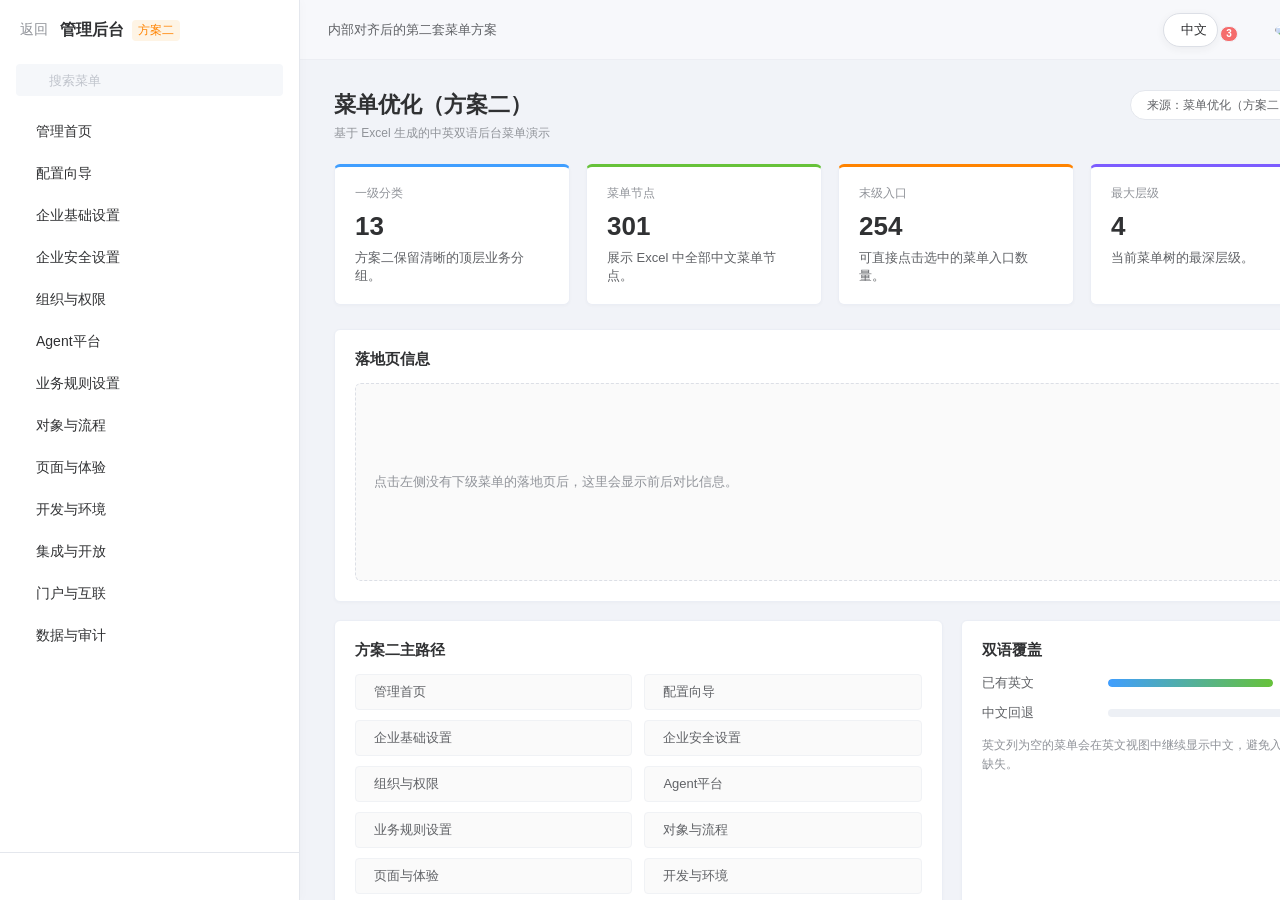
==== commit a6605b9a: "Update menu plan 2 page" ====
--- a/index.html
+++ b/index.html
@@ -608,12 +608,12 @@
   {
     "id": "menu-2",
     "zh": "配置向导",
-    "en": "Setup Assistant",
+    "en": "Setup Guide",
     "translated": true,
     "detail": {
       "oldName": "系统配置引导",
       "optimizedZh": "配置向导",
-      "optimizedEn": "Setup Assistant",
+      "optimizedEn": "Setup Guide",
       "pm": "未填写",
       "oldPath": [
         "设置",
@@ -624,7 +624,7 @@
       "配置向导"
     ],
     "enPath": [
-      "Setup Assistant"
+      "Setup Guide"
     ]
   },
   {
@@ -660,13 +660,13 @@
       },
       {
         "id": "menu-5",
-        "zh": "域名",
-        "en": "My Domain",
+        "zh": "企业域名",
+        "en": "Company Domain",
         "translated": true,
         "detail": {
           "oldName": "域名管理",
-          "optimizedZh": "域名",
-          "optimizedEn": "My Domain",
+          "optimizedZh": "企业域名",
+          "optimizedEn": "Company Domain",
           "pm": "@许彤XUTONG",
           "oldPath": [
             "设置",
@@ -676,11 +676,11 @@
         },
         "path": [
           "企业基础设置",
-          "域名"
+          "企业域名"
         ],
         "enPath": [
           "Basic Settings",
-          "My Domain"
+          "Company Domain"
         ]
       },
       {
@@ -1080,13 +1080,13 @@
       },
       {
         "id": "menu-22",
-        "zh": "订阅提醒",
-        "en": "Expiration Alerts",
+        "zh": "到期提醒",
+        "en": "Expiration Reminder",
         "translated": true,
         "detail": {
           "oldName": "到期提醒设置",
-          "optimizedZh": "订阅提醒",
-          "optimizedEn": "Expiration Alerts",
+          "optimizedZh": "到期提醒",
+          "optimizedEn": "Expiration Reminder",
           "pm": "@许彤XUTONG",
           "oldPath": [
             "设置",
@@ -1096,11 +1096,11 @@
         },
         "path": [
           "企业基础设置",
-          "订阅提醒"
+          "到期提醒"
         ],
         "enPath": [
           "Basic Settings",
-          "Expiration Alerts"
+          "Expiration Reminder"
         ]
       }
     ],
@@ -1850,144 +1850,12 @@
     "children": [
       {
         "id": "menu-54",
-        "zh": "销售 Agent",
-        "en": "Sales Agent",
-        "translated": true,
-        "children": [
-          {
-            "id": "menu-55",
-            "zh": "客户互动Agent",
-            "en": "Customer Interaction Agent",
-            "translated": true,
-            "detail": {
-              "oldName": "客户互动Agent",
-              "optimizedZh": "客户互动Agent",
-              "optimizedEn": "Customer Interaction Agent",
-              "pm": "@李芳Lisa",
-              "oldPath": [
-                "平台工具",
-                "功能设置",
-                "销售设置",
-                "销售 Agent 管理",
-                "客户互动Agent"
-              ]
-            },
-            "path": [
-              "Agent平台",
-              "销售 Agent",
-              "客户互动Agent"
-            ],
-            "enPath": [
-              "Agent Platform",
-              "Sales Agent",
-              "Customer Interaction Agent"
-            ]
-          },
-          {
-            "id": "menu-56",
-            "zh": "业务洞察Agent",
-            "en": "Business Insights Agent",
-            "translated": true,
-            "detail": {
-              "oldName": "业务洞察Agent",
-              "optimizedZh": "业务洞察Agent",
-              "optimizedEn": "Business Insights Agent",
-              "pm": "@李芳Lisa",
-              "oldPath": [
-                "平台工具",
-                "功能设置",
-                "销售设置",
-                "销售 Agent 管理",
-                "业务洞察Agent"
-              ]
-            },
-            "path": [
-              "Agent平台",
-              "销售 Agent",
-              "业务洞察Agent"
-            ],
-            "enPath": [
-              "Agent Platform",
-              "Sales Agent",
-              "Business Insights Agent"
-            ]
-          },
-          {
-            "id": "menu-57",
-            "zh": "内部会议Agent",
-            "en": "Internal Meeting Agent",
-            "translated": true,
-            "detail": {
-              "oldName": "内部会议Agent",
-              "optimizedZh": "内部会议Agent",
-              "optimizedEn": "Internal Meeting Agent",
-              "pm": "@陈伟ChenWei",
-              "oldPath": [
-                "平台工具",
-                "功能设置",
-                "销售设置",
-                "销售 Agent 管理",
-                "内部会议Agent"
-              ]
-            },
-            "path": [
-              "Agent平台",
-              "销售 Agent",
-              "内部会议Agent"
-            ],
-            "enPath": [
-              "Agent Platform",
-              "Sales Agent",
-              "Internal Meeting Agent"
-            ]
-          },
-          {
-            "id": "menu-58",
-            "zh": "方案生成器",
-            "en": "Solution Generator",
-            "translated": true,
-            "detail": {
-              "oldName": "方案生成器",
-              "optimizedZh": "方案生成器",
-              "optimizedEn": "Solution Generator",
-              "pm": "@李芳Lisa",
-              "oldPath": [
-                "平台工具",
-                "功能设置",
-                "销售设置",
-                "销售 Agent 管理",
-                "方案生成器"
-              ]
-            },
-            "path": [
-              "Agent平台",
-              "销售 Agent",
-              "方案生成器"
-            ],
-            "enPath": [
-              "Agent Platform",
-              "Sales Agent",
-              "Solution Generator"
-            ]
-          }
-        ],
-        "path": [
-          "Agent平台",
-          "销售 Agent"
-        ],
-        "enPath": [
-          "Agent Platform",
-          "Sales Agent"
-        ]
-      },
-      {
-        "id": "menu-59",
         "zh": "Agent Studio",
         "en": "Agent Studio",
         "translated": true,
         "children": [
           {
-            "id": "menu-60",
+            "id": "menu-55",
             "zh": "Agents",
             "en": "Agents",
             "translated": true,
@@ -2015,7 +1883,7 @@
             ]
           },
           {
-            "id": "menu-61",
+            "id": "menu-56",
             "zh": "Agent 技能库",
             "en": "Agent Skills",
             "translated": true,
@@ -2043,7 +1911,7 @@
             ]
           },
           {
-            "id": "menu-62",
+            "id": "menu-57",
             "zh": "Agent 操作库",
             "en": "Agent Actions",
             "translated": true,
@@ -2071,7 +1939,7 @@
             ]
           },
           {
-            "id": "menu-63",
+            "id": "menu-58",
             "zh": "Agent 评测",
             "en": "Agent Evaluation",
             "translated": true,
@@ -2109,7 +1977,7 @@
         ]
       },
       {
-        "id": "menu-64",
+        "id": "menu-59",
         "zh": "AI流管理",
         "en": "AI Flow",
         "translated": true,
@@ -2134,7 +2002,7 @@
         ]
       },
       {
-        "id": "menu-65",
+        "id": "menu-60",
         "zh": "操作中心",
         "en": "Action Center",
         "translated": true,
@@ -2159,7 +2027,7 @@
         ]
       },
       {
-        "id": "menu-66",
+        "id": "menu-61",
         "zh": "提示词模板",
         "en": "Prompt Template",
         "translated": true,
@@ -2184,7 +2052,7 @@
         ]
       },
       {
-        "id": "menu-67",
+        "id": "menu-62",
         "zh": "语义检索索引",
         "en": "Semantic Search Index",
         "translated": true,
@@ -2209,7 +2077,7 @@
         ]
       },
       {
-        "id": "menu-68",
+        "id": "menu-63",
         "zh": "调用统计",
         "en": "Usage",
         "translated": true,
@@ -2234,7 +2102,7 @@
         ]
       },
       {
-        "id": "menu-69",
+        "id": "menu-64",
         "zh": "模型",
         "en": "Model",
         "translated": true,
@@ -2259,7 +2127,7 @@
         ]
       },
       {
-        "id": "menu-70",
+        "id": "menu-65",
         "zh": "信任层",
         "en": "Trust Layer",
         "translated": true,
@@ -2284,7 +2152,7 @@
         ]
       },
       {
-        "id": "menu-71",
+        "id": "menu-66",
         "zh": "审计和数据分析",
         "en": "Audit and Analysis",
         "translated": true,
@@ -2309,7 +2177,7 @@
         ]
       },
       {
-        "id": "menu-72",
+        "id": "menu-67",
         "zh": "AI助理",
         "en": "AI Bots",
         "translated": true,
@@ -2342,19 +2210,19 @@
     ]
   },
   {
-    "id": "menu-73",
+    "id": "menu-68",
     "zh": "业务规则设置",
     "en": "Business Rules Settings",
     "translated": true,
     "children": [
       {
-        "id": "menu-74",
+        "id": "menu-69",
         "zh": "行业",
         "en": "Industry",
         "translated": true,
         "children": [
           {
-            "id": "menu-75",
+            "id": "menu-70",
             "zh": "医疗信息",
             "en": "Healthcare Information",
             "translated": true,
@@ -2382,7 +2250,7 @@
             ]
           },
           {
-            "id": "menu-76",
+            "id": "menu-71",
             "zh": "企业预算",
             "en": "Budgets",
             "translated": true,
@@ -2410,7 +2278,7 @@
             ]
           },
           {
-            "id": "menu-77",
+            "id": "menu-72",
             "zh": "营销费用",
             "en": "Marketing Expenses",
             "translated": true,
@@ -2438,7 +2306,7 @@
             ]
           },
           {
-            "id": "menu-78",
+            "id": "menu-73",
             "zh": "经销商",
             "en": "Distributors",
             "translated": true,
@@ -2466,7 +2334,7 @@
             ]
           },
           {
-            "id": "menu-79",
+            "id": "menu-74",
             "zh": "渠道通路",
             "en": "Channel Routes",
             "translated": true,
@@ -2494,7 +2362,7 @@
             ]
           },
           {
-            "id": "menu-80",
+            "id": "menu-75",
             "zh": "渠道数据上报",
             "en": "Channel Data Reporting",
             "translated": true,
@@ -2532,13 +2400,13 @@
         ]
       },
       {
-        "id": "menu-81",
+        "id": "menu-76",
         "zh": "营销",
         "en": "Marketing",
         "translated": true,
         "children": [
           {
-            "id": "menu-82",
+            "id": "menu-77",
             "zh": "市场活动",
             "en": "Campaigns",
             "translated": true,
@@ -2566,7 +2434,7 @@
             ]
           },
           {
-            "id": "menu-83",
+            "id": "menu-78",
             "zh": "忠诚度计划",
             "en": "Loyalty Programs",
             "translated": true,
@@ -2594,7 +2462,7 @@
             ]
           },
           {
-            "id": "menu-84",
+            "id": "menu-79",
             "zh": "会员",
             "en": "Memberships",
             "translated": true,
@@ -2622,13 +2490,13 @@
             ]
           },
           {
-            "id": "menu-85",
+            "id": "menu-80",
             "zh": "企微SCRM",
             "en": "WeCom SCRM",
             "translated": true,
             "children": [
               {
-                "id": "menu-86",
+                "id": "menu-81",
                 "zh": "SCRM配置向导",
                 "en": "SCRM Setup Assistant",
                 "translated": true,
@@ -2659,7 +2527,7 @@
                 ]
               },
               {
-                "id": "menu-87",
+                "id": "menu-82",
                 "zh": "营销设置",
                 "en": "Marketing Settings",
                 "translated": true,
@@ -2688,7 +2556,7 @@
                 ]
               },
               {
-                "id": "menu-88",
+                "id": "menu-83",
                 "zh": "服务通设置",
                 "en": "Service Settings",
                 "translated": true,
@@ -2718,7 +2586,7 @@
                 ]
               },
               {
-                "id": "menu-89",
+                "id": "menu-84",
                 "zh": "企业微信设置",
                 "en": "WeCom Settings",
                 "translated": true,
@@ -2749,7 +2617,7 @@
                 ]
               },
               {
-                "id": "menu-90",
+                "id": "menu-85",
                 "zh": "会话分析",
                 "en": "Conversation Analytics",
                 "translated": true,
@@ -2779,7 +2647,7 @@
                 ]
               },
               {
-                "id": "menu-91",
+                "id": "menu-86",
                 "zh": "质检设置",
                 "en": "Quality Inspection Settings",
                 "translated": true,
@@ -2832,11 +2700,153 @@
         ]
       },
       {
-        "id": "menu-92",
+        "id": "menu-87",
         "zh": "销售",
         "en": "Sales",
         "translated": true,
         "children": [
+          {
+            "id": "menu-88",
+            "zh": "销售 Agent",
+            "en": "Sales Agent",
+            "translated": true,
+            "children": [
+              {
+                "id": "menu-89",
+                "zh": "客户互动Agent",
+                "en": "Customer Interaction Agent",
+                "translated": true,
+                "detail": {
+                  "oldName": "客户互动Agent",
+                  "optimizedZh": "客户互动Agent",
+                  "optimizedEn": "Customer Interaction Agent",
+                  "pm": "@李芳Lisa",
+                  "oldPath": [
+                    "平台工具",
+                    "功能设置",
+                    "销售设置",
+                    "销售 Agent 管理",
+                    "客户互动Agent"
+                  ]
+                },
+                "path": [
+                  "业务规则设置",
+                  "销售",
+                  "销售 Agent",
+                  "客户互动Agent"
+                ],
+                "enPath": [
+                  "Business Rules Settings",
+                  "Sales",
+                  "Sales Agent",
+                  "Customer Interaction Agent"
+                ]
+              },
+              {
+                "id": "menu-90",
+                "zh": "业务洞察Agent",
+                "en": "Business Insights Agent",
+                "translated": true,
+                "detail": {
+                  "oldName": "业务洞察Agent",
+                  "optimizedZh": "业务洞察Agent",
+                  "optimizedEn": "Business Insights Agent",
+                  "pm": "@李芳Lisa",
+                  "oldPath": [
+                    "平台工具",
+                    "功能设置",
+                    "销售设置",
+                    "销售 Agent 管理",
+                    "业务洞察Agent"
+                  ]
+                },
+                "path": [
+                  "业务规则设置",
+                  "销售",
+                  "销售 Agent",
+                  "业务洞察Agent"
+                ],
+                "enPath": [
+                  "Business Rules Settings",
+                  "Sales",
+                  "Sales Agent",
+                  "Business Insights Agent"
+                ]
+              },
+              {
+                "id": "menu-91",
+                "zh": "内部会议Agent",
+                "en": "Internal Meeting Agent",
+                "translated": true,
+                "detail": {
+                  "oldName": "内部会议Agent",
+                  "optimizedZh": "内部会议Agent",
+                  "optimizedEn": "Internal Meeting Agent",
+                  "pm": "@陈伟ChenWei",
+                  "oldPath": [
+                    "平台工具",
+                    "功能设置",
+                    "销售设置",
+                    "销售 Agent 管理",
+                    "内部会议Agent"
+                  ]
+                },
+                "path": [
+                  "业务规则设置",
+                  "销售",
+                  "销售 Agent",
+                  "内部会议Agent"
+                ],
+                "enPath": [
+                  "Business Rules Settings",
+                  "Sales",
+                  "Sales Agent",
+                  "Internal Meeting Agent"
+                ]
+              },
+              {
+                "id": "menu-92",
+                "zh": "方案生成器",
+                "en": "Solution Generator",
+                "translated": true,
+                "detail": {
+                  "oldName": "方案生成器",
+                  "optimizedZh": "方案生成器",
+                  "optimizedEn": "Solution Generator",
+                  "pm": "@李芳Lisa",
+                  "oldPath": [
+                    "平台工具",
+                    "功能设置",
+                    "销售设置",
+                    "销售 Agent 管理",
+                    "方案生成器"
+                  ]
+                },
+                "path": [
+                  "业务规则设置",
+                  "销售",
+                  "销售 Agent",
+                  "方案生成器"
+                ],
+                "enPath": [
+                  "Business Rules Settings",
+                  "Sales",
+                  "Sales Agent",
+                  "Solution Generator"
+                ]
+              }
+            ],
+            "path": [
+              "业务规则设置",
+              "销售",
+              "销售 Agent"
+            ],
+            "enPath": [
+              "Business Rules Settings",
+              "Sales",
+              "Sales Agent"
+            ]
+          },
           {
             "id": "menu-93",
             "zh": "术语库",
@@ -4170,261 +4180,229 @@
       },
       {
         "id": "menu-141",
-        "zh": "伙伴",
-        "en": "Partner",
+        "zh": "合作伙伴设置",
+        "en": "Partner Settings",
         "translated": true,
-        "children": [
-          {
-            "id": "menu-142",
-            "zh": "合作伙伴设置",
-            "en": "Partner Settings",
-            "translated": true,
-            "detail": {
-              "oldName": "合作伙伴设置",
-              "optimizedZh": "合作伙伴设置",
-              "optimizedEn": "Partner Settings",
-              "pm": "@赵丹Mandy",
-              "oldPath": [
-                "平台工具",
-                "功能设置",
-                "渠道设置",
-                "合作伙伴管理",
-                "合作伙伴设置"
-              ]
-            },
-            "path": [
-              "业务规则设置",
-              "伙伴",
-              "合作伙伴设置"
-            ],
-            "enPath": [
-              "Business Rules Settings",
-              "Partner",
-              "Partner Settings"
-            ]
-          },
-          {
-            "id": "menu-143",
-            "zh": "渠道准入",
-            "en": "Channel Access",
-            "translated": true,
-            "children": [
-              {
-                "id": "menu-144",
-                "zh": "首页",
-                "en": "Home",
-                "translated": true,
-                "detail": {
-                  "oldName": "首页",
-                  "optimizedZh": "首页",
-                  "optimizedEn": "Home",
-                  "pm": "@赵丹Mandy",
-                  "oldPath": [
-                    "平台工具",
-                    "功能设置",
-                    "营销设置",
-                    "渠道准入管理",
-                    "首页"
-                  ]
-                },
-                "path": [
-                  "业务规则设置",
-                  "伙伴",
-                  "渠道准入",
-                  "首页"
-                ],
-                "enPath": [
-                  "Business Rules Settings",
-                  "Partner",
-                  "Channel Access",
-                  "Home"
-                ]
-              },
-              {
-                "id": "menu-145",
-                "zh": "营销招募",
-                "en": "Marketing Recruitment",
-                "translated": true,
-                "detail": {
-                  "oldName": "营销招募",
-                  "optimizedZh": "营销招募",
-                  "optimizedEn": "Marketing Recruitment",
-                  "pm": "@赵丹Mandy",
-                  "oldPath": [
-                    "平台工具",
-                    "功能设置",
-                    "营销设置",
-                    "渠道准入管理",
-                    "营销招募"
-                  ]
-                },
-                "path": [
-                  "业务规则设置",
-                  "伙伴",
-                  "渠道准入",
-                  "营销招募"
-                ],
-                "enPath": [
-                  "Business Rules Settings",
-                  "Partner",
-                  "Channel Access",
-                  "Marketing Recruitment"
-                ]
-              },
-              {
-                "id": "menu-146",
-                "zh": "注册审核",
-                "en": "Registration Review",
-                "translated": true,
-                "detail": {
-                  "oldName": "注册审核",
-                  "optimizedZh": "注册审核",
-                  "optimizedEn": "Registration Review",
-                  "pm": "@赵丹Mandy",
-                  "oldPath": [
-                    "平台工具",
-                    "功能设置",
-                    "营销设置",
-                    "渠道准入管理",
-                    "注册审核"
-                  ]
-                },
-                "path": [
-                  "业务规则设置",
-                  "伙伴",
-                  "渠道准入",
-                  "注册审核"
-                ],
-                "enPath": [
-                  "Business Rules Settings",
-                  "Partner",
-                  "Channel Access",
-                  "Registration Review"
-                ]
-              },
-              {
-                "id": "menu-147",
-                "zh": "浏览规定",
-                "en": "Browsing Rules",
-                "translated": true,
-                "detail": {
-                  "oldName": "浏览规定",
-                  "optimizedZh": "浏览规定",
-                  "optimizedEn": "Browsing Rules",
-                  "pm": "@赵丹Mandy",
-                  "oldPath": [
-                    "平台工具",
-                    "功能设置",
-                    "营销设置",
-                    "渠道准入管理",
-                    "浏览规定"
-                  ]
-                },
-                "path": [
-                  "业务规则设置",
-                  "伙伴",
-                  "渠道准入",
-                  "浏览规定"
-                ],
-                "enPath": [
-                  "Business Rules Settings",
-                  "Partner",
-                  "Channel Access",
-                  "Browsing Rules"
-                ]
-              },
-              {
-                "id": "menu-148",
-                "zh": "资质完善",
-                "en": "Qualification Completion",
-                "translated": true,
-                "detail": {
-                  "oldName": "资质完善",
-                  "optimizedZh": "资质完善",
-                  "optimizedEn": "Qualification Completion",
-                  "pm": "@赵丹Mandy",
-                  "oldPath": [
-                    "平台工具",
-                    "功能设置",
-                    "营销设置",
-                    "渠道准入管理",
-                    "资质完善"
-                  ]
-                },
-                "path": [
-                  "业务规则设置",
-                  "伙伴",
-                  "渠道准入",
-                  "资质完善"
-                ],
-                "enPath": [
-                  "Business Rules Settings",
-                  "Partner",
-                  "Channel Access",
-                  "Qualification Completion"
-                ]
-              },
-              {
-                "id": "menu-149",
-                "zh": "协议签约",
-                "en": "Agreement Signing",
-                "translated": true,
-                "detail": {
-                  "oldName": "协议签约",
-                  "optimizedZh": "协议签约",
-                  "optimizedEn": "Agreement Signing",
-                  "pm": "@赵丹Mandy",
-                  "oldPath": [
-                    "平台工具",
-                    "功能设置",
-                    "营销设置",
-                    "渠道准入管理",
-                    "协议签约"
-                  ]
-                },
-                "path": [
-                  "业务规则设置",
-                  "伙伴",
-                  "渠道准入",
-                  "协议签约"
-                ],
-                "enPath": [
-                  "Business Rules Settings",
-                  "Partner",
-                  "Channel Access",
-                  "Agreement Signing"
-                ]
-              }
-            ],
-            "path": [
-              "业务规则设置",
-              "伙伴",
-              "渠道准入"
-            ],
-            "enPath": [
-              "Business Rules Settings",
-              "Partner",
-              "Channel Access"
-            ]
-          }
-        ],
+        "detail": {
+          "oldName": "合作伙伴设置",
+          "optimizedZh": "合作伙伴设置",
+          "optimizedEn": "Partner Settings",
+          "pm": "@赵丹Mandy",
+          "oldPath": [
+            "平台工具",
+            "功能设置",
+            "渠道设置",
+            "合作伙伴管理",
+            "合作伙伴设置"
+          ]
+        },
         "path": [
           "业务规则设置",
-          "伙伴"
+          "合作伙伴设置"
         ],
         "enPath": [
           "Business Rules Settings",
-          "Partner"
+          "Partner Settings"
         ]
       },
       {
-        "id": "menu-150",
+        "id": "menu-142",
+        "zh": "渠道准入",
+        "en": "Channel Access",
+        "translated": true,
+        "children": [
+          {
+            "id": "menu-143",
+            "zh": "首页",
+            "en": "Home",
+            "translated": true,
+            "detail": {
+              "oldName": "首页",
+              "optimizedZh": "首页",
+              "optimizedEn": "Home",
+              "pm": "@赵丹Mandy",
+              "oldPath": [
+                "平台工具",
+                "功能设置",
+                "营销设置",
+                "渠道准入管理",
+                "首页"
+              ]
+            },
+            "path": [
+              "业务规则设置",
+              "渠道准入",
+              "首页"
+            ],
+            "enPath": [
+              "Business Rules Settings",
+              "Channel Access",
+              "Home"
+            ]
+          },
+          {
+            "id": "menu-144",
+            "zh": "营销招募",
+            "en": "Marketing Recruitment",
+            "translated": true,
+            "detail": {
+              "oldName": "营销招募",
+              "optimizedZh": "营销招募",
+              "optimizedEn": "Marketing Recruitment",
+              "pm": "@赵丹Mandy",
+              "oldPath": [
+                "平台工具",
+                "功能设置",
+                "营销设置",
+                "渠道准入管理",
+                "营销招募"
+              ]
+            },
+            "path": [
+              "业务规则设置",
+              "渠道准入",
+              "营销招募"
+            ],
+            "enPath": [
+              "Business Rules Settings",
+              "Channel Access",
+              "Marketing Recruitment"
+            ]
+          },
+          {
+            "id": "menu-145",
+            "zh": "注册审核",
+            "en": "Registration Review",
+            "translated": true,
+            "detail": {
+              "oldName": "注册审核",
+              "optimizedZh": "注册审核",
+              "optimizedEn": "Registration Review",
+              "pm": "@赵丹Mandy",
+              "oldPath": [
+                "平台工具",
+                "功能设置",
+                "营销设置",
+                "渠道准入管理",
+                "注册审核"
+              ]
+            },
+            "path": [
+              "业务规则设置",
+              "渠道准入",
+              "注册审核"
+            ],
+            "enPath": [
+              "Business Rules Settings",
+              "Channel Access",
+              "Registration Review"
+            ]
+          },
+          {
+            "id": "menu-146",
+            "zh": "浏览规定",
+            "en": "Browsing Rules",
+            "translated": true,
+            "detail": {
+              "oldName": "浏览规定",
+              "optimizedZh": "浏览规定",
+              "optimizedEn": "Browsing Rules",
+              "pm": "@赵丹Mandy",
+              "oldPath": [
+                "平台工具",
+                "功能设置",
+                "营销设置",
+                "渠道准入管理",
+                "浏览规定"
+              ]
+            },
+            "path": [
+              "业务规则设置",
+              "渠道准入",
+              "浏览规定"
+            ],
+            "enPath": [
+              "Business Rules Settings",
+              "Channel Access",
+              "Browsing Rules"
+            ]
+          },
+          {
+            "id": "menu-147",
+            "zh": "资质完善",
+            "en": "Qualification Completion",
+            "translated": true,
+            "detail": {
+              "oldName": "资质完善",
+              "optimizedZh": "资质完善",
+              "optimizedEn": "Qualification Completion",
+              "pm": "@赵丹Mandy",
+              "oldPath": [
+                "平台工具",
+                "功能设置",
+                "营销设置",
+                "渠道准入管理",
+                "资质完善"
+              ]
+            },
+            "path": [
+              "业务规则设置",
+              "渠道准入",
+              "资质完善"
+            ],
+            "enPath": [
+              "Business Rules Settings",
+              "Channel Access",
+              "Qualification Completion"
+            ]
+          },
+          {
+            "id": "menu-148",
+            "zh": "协议签约",
+            "en": "Agreement Signing",
+            "translated": true,
+            "detail": {
+              "oldName": "协议签约",
+              "optimizedZh": "协议签约",
+              "optimizedEn": "Agreement Signing",
+              "pm": "@赵丹Mandy",
+              "oldPath": [
+                "平台工具",
+                "功能设置",
+                "营销设置",
+                "渠道准入管理",
+                "协议签约"
+              ]
+            },
+            "path": [
+              "业务规则设置",
+              "渠道准入",
+              "协议签约"
+            ],
+            "enPath": [
+              "Business Rules Settings",
+              "Channel Access",
+              "Agreement Signing"
+            ]
+          }
+        ],
+        "path": [
+          "业务规则设置",
+          "渠道准入"
+        ],
+        "enPath": [
+          "Business Rules Settings",
+          "Channel Access"
+        ]
+      },
+      {
+        "id": "menu-149",
         "zh": "订货",
         "en": "订货",
         "translated": false,
         "children": [
           {
-            "id": "menu-151",
+            "id": "menu-150",
             "zh": "渠道对账单",
             "en": "Channel Statements",
             "translated": true,
@@ -4452,7 +4430,7 @@
             ]
           },
           {
-            "id": "menu-152",
+            "id": "menu-151",
             "zh": "订货通",
             "en": "E-Orders",
             "translated": true,
@@ -4480,7 +4458,7 @@
             ]
           },
           {
-            "id": "menu-153",
+            "id": "menu-152",
             "zh": "外销业务",
             "en": "Export Business",
             "translated": true,
@@ -4518,13 +4496,13 @@
         ]
       },
       {
-        "id": "menu-154",
+        "id": "menu-153",
         "zh": "协同办公",
         "en": "Collaboration",
         "translated": true,
         "children": [
           {
-            "id": "menu-155",
+            "id": "menu-154",
             "zh": "待办栏目配置",
             "en": "To-Do Center Settings",
             "translated": true,
@@ -4552,7 +4530,7 @@
             ]
           },
           {
-            "id": "menu-156",
+            "id": "menu-155",
             "zh": "日志模板管理",
             "en": "Report Settings",
             "translated": true,
@@ -4580,7 +4558,7 @@
             ]
           },
           {
-            "id": "menu-157",
+            "id": "menu-156",
             "zh": "日志查询统计",
             "en": "Report Analytics",
             "translated": true,
@@ -4608,7 +4586,7 @@
             ]
           },
           {
-            "id": "menu-158",
+            "id": "menu-157",
             "zh": "日程管理",
             "en": "Calendar Settings",
             "translated": true,
@@ -4636,7 +4614,7 @@
             ]
           },
           {
-            "id": "menu-159",
+            "id": "menu-158",
             "zh": "日程同步",
             "en": "Event Sync",
             "translated": true,
@@ -4664,7 +4642,7 @@
             ]
           },
           {
-            "id": "menu-160",
+            "id": "menu-159",
             "zh": "分享管理",
             "en": "Post Settings",
             "translated": true,
@@ -4692,7 +4670,7 @@
             ]
           },
           {
-            "id": "menu-161",
+            "id": "menu-160",
             "zh": "任务与指令",
             "en": "Task Analytics",
             "translated": true,
@@ -4720,7 +4698,7 @@
             ]
           },
           {
-            "id": "menu-162",
+            "id": "menu-161",
             "zh": "公告管理",
             "en": "Announcements",
             "translated": true,
@@ -4748,7 +4726,7 @@
             ]
           },
           {
-            "id": "menu-163",
+            "id": "menu-162",
             "zh": "话题管理",
             "en": "Topics",
             "translated": true,
@@ -4776,7 +4754,7 @@
             ]
           },
           {
-            "id": "menu-164",
+            "id": "menu-163",
             "zh": "在线文档",
             "en": "Online Docs",
             "translated": true,
@@ -4804,7 +4782,7 @@
             ]
           },
           {
-            "id": "menu-165",
+            "id": "menu-164",
             "zh": "电子签章",
             "en": "E-Signature",
             "translated": true,
@@ -4832,7 +4810,7 @@
             ]
           },
           {
-            "id": "menu-166",
+            "id": "menu-165",
             "zh": "信息删除工具",
             "en": "Feed Cleanup Tool",
             "translated": true,
@@ -4860,7 +4838,7 @@
             ]
           },
           {
-            "id": "menu-167",
+            "id": "menu-166",
             "zh": "基本设置",
             "en": "Chats Settings",
             "translated": true,
@@ -4888,7 +4866,7 @@
             ]
           },
           {
-            "id": "menu-168",
+            "id": "menu-167",
             "zh": "业务群设置",
             "en": "Business Group",
             "translated": true,
@@ -4916,7 +4894,7 @@
             ]
           },
           {
-            "id": "menu-169",
+            "id": "menu-168",
             "zh": "服务号首页",
             "en": "Service Account Home",
             "translated": true,
@@ -4944,7 +4922,7 @@
             ]
           },
           {
-            "id": "menu-170",
+            "id": "menu-169",
             "zh": "服务号管理",
             "en": "Service Account Settings",
             "translated": true,
@@ -4972,7 +4950,7 @@
             ]
           },
           {
-            "id": "menu-171",
+            "id": "menu-170",
             "zh": "审批模板管理",
             "en": "Approval Templates",
             "translated": true,
@@ -5000,7 +4978,7 @@
             ]
           },
           {
-            "id": "menu-172",
+            "id": "menu-171",
             "zh": "审批角色管理",
             "en": "Approval Roles",
             "translated": true,
@@ -5028,7 +5006,7 @@
             ]
           },
           {
-            "id": "menu-173",
+            "id": "menu-172",
             "zh": "审批查询统计",
             "en": "Approval Analytics",
             "translated": true,
@@ -5056,7 +5034,7 @@
             ]
           },
           {
-            "id": "menu-174",
+            "id": "menu-173",
             "zh": "表格管理",
             "en": "Form Management",
             "translated": true,
@@ -5102,19 +5080,19 @@
     ]
   },
   {
-    "id": "menu-175",
+    "id": "menu-174",
     "zh": "对象与流程",
     "en": "Customization",
     "translated": true,
     "children": [
       {
-        "id": "menu-176",
+        "id": "menu-175",
         "zh": "对象与规则",
         "en": "Objects & Rules",
         "translated": true,
         "children": [
           {
-            "id": "menu-177",
+            "id": "menu-176",
             "zh": "标准对象",
             "en": "Standard Objects",
             "translated": true,
@@ -5141,7 +5119,7 @@
             ]
           },
           {
-            "id": "menu-178",
+            "id": "menu-177",
             "zh": "自定义对象",
             "en": "Custom Objects",
             "translated": true,
@@ -5168,7 +5146,7 @@
             ]
           },
           {
-            "id": "menu-179",
+            "id": "menu-178",
             "zh": "大对象",
             "en": "Big Objects",
             "translated": true,
@@ -5195,7 +5173,7 @@
             ]
           },
           {
-            "id": "menu-180",
+            "id": "menu-179",
             "zh": "对象名称设置",
             "en": "Object Name Settings",
             "translated": true,
@@ -5222,14 +5200,14 @@
             ]
           },
           {
-            "id": "menu-181",
-            "zh": "模板管理",
-            "en": "Templates",
+            "id": "menu-180",
+            "zh": "对象模板",
+            "en": "Object Templates",
             "translated": true,
             "detail": {
               "oldName": "对象模板管理",
-              "optimizedZh": "模板管理",
-              "optimizedEn": "Templates",
+              "optimizedZh": "对象模板",
+              "optimizedEn": "Object Templates",
               "pm": "@邓华TinaDeng",
               "oldPath": [
                 "平台工具",
@@ -5240,16 +5218,16 @@
             "path": [
               "对象与流程",
               "对象与规则",
-              "模板管理"
+              "对象模板"
             ],
             "enPath": [
               "Customization",
               "Objects & Rules",
-              "Templates"
-            ]
-          },
-          {
-            "id": "menu-182",
+              "Object Templates"
+            ]
+          },
+          {
+            "id": "menu-181",
             "zh": "对象列表页自定义",
             "en": "List View Layouts",
             "translated": true,
@@ -5276,7 +5254,7 @@
             ]
           },
           {
-            "id": "menu-183",
+            "id": "menu-182",
             "zh": "全局对象布局",
             "en": "Object Layout",
             "translated": true,
@@ -5303,34 +5281,30 @@
             ]
           },
           {
-            "id": "menu-184",
-            "zh": "智能表单",
-            "en": "Smart Forms",
-            "translated": true,
-            "detail": {
-              "oldName": "智能表单",
-              "optimizedZh": "智能表单",
-              "optimizedEn": "Smart Forms",
-              "pm": "@邓华TinaDeng",
-              "oldPath": [
-                "平台工具",
-                "对象管理",
-                "智能表单"
-              ]
+            "id": "menu-183",
+            "zh": "对象表单",
+            "en": "Object Forms",
+            "translated": true,
+            "detail": {
+              "oldName": "对象表单",
+              "optimizedZh": "对象表单",
+              "optimizedEn": "Object Forms",
+              "pm": "未填写",
+              "oldPath": []
             },
             "path": [
               "对象与流程",
               "对象与规则",
-              "智能表单"
+              "对象表单"
             ],
             "enPath": [
               "Customization",
               "Objects & Rules",
-              "Smart Forms"
-            ]
-          },
-          {
-            "id": "menu-185",
+              "Object Forms"
+            ]
+          },
+          {
+            "id": "menu-184",
             "zh": "对象关系图",
             "en": "Schema Viewer",
             "translated": true,
@@ -5357,34 +5331,30 @@
             ]
           },
           {
-            "id": "menu-186",
-            "zh": "标签",
-            "en": "Tags",
-            "translated": true,
-            "detail": {
-              "oldName": "标签管理",
-              "optimizedZh": "标签",
-              "optimizedEn": "Tags",
-              "pm": "@邓华TinaDeng",
-              "oldPath": [
-                "平台工具",
-                "对象管理",
-                "标签管理"
-              ]
+            "id": "menu-185",
+            "zh": "对象标签",
+            "en": "Object Tags",
+            "translated": true,
+            "detail": {
+              "oldName": "对象标签",
+              "optimizedZh": "对象标签",
+              "optimizedEn": "Object Tags",
+              "pm": "未填写",
+              "oldPath": []
             },
             "path": [
               "对象与流程",
               "对象与规则",
-              "标签"
+              "对象标签"
             ],
             "enPath": [
               "Customization",
               "Objects & Rules",
-              "Tags"
-            ]
-          },
-          {
-            "id": "menu-187",
+              "Object Tags"
+            ]
+          },
+          {
+            "id": "menu-186",
             "zh": "通用选项集",
             "en": "Global Option Sets",
             "translated": true,
@@ -5411,13 +5381,13 @@
             ]
           },
           {
-            "id": "menu-188",
+            "id": "menu-187",
             "zh": "对象规则",
             "en": "Object Rules",
             "translated": true,
             "children": [
               {
-                "id": "menu-189",
+                "id": "menu-188",
                 "zh": "变更规则",
                 "en": "Change Rules",
                 "translated": true,
@@ -5447,7 +5417,7 @@
                 ]
               },
               {
-                "id": "menu-190",
+                "id": "menu-189",
                 "zh": "转换规则",
                 "en": "Conversion Rules",
                 "translated": true,
@@ -5477,7 +5447,7 @@
                 ]
               },
               {
-                "id": "menu-191",
+                "id": "menu-190",
                 "zh": "映射规则",
                 "en": "Mapping Rules",
                 "translated": true,
@@ -5507,7 +5477,7 @@
                 ]
               },
               {
-                "id": "menu-192",
+                "id": "menu-191",
                 "zh": "评分规则",
                 "en": "Scoring Rules",
                 "translated": true,
@@ -5537,7 +5507,7 @@
                 ]
               },
               {
-                "id": "menu-193",
+                "id": "menu-192",
                 "zh": "业务规则",
                 "en": "Business Rules",
                 "translated": true,
@@ -5567,7 +5537,7 @@
                 ]
               },
               {
-                "id": "menu-194",
+                "id": "menu-193",
                 "zh": "离线规则",
                 "en": "Offline Rules",
                 "translated": true,
@@ -5608,7 +5578,7 @@
             ]
           },
           {
-            "id": "menu-195",
+            "id": "menu-194",
             "zh": "对象插件",
             "en": "Object Plugins",
             "translated": true,
@@ -5645,13 +5615,13 @@
         ]
       },
       {
-        "id": "menu-196",
+        "id": "menu-195",
         "zh": "流程与自动化",
         "en": "Process & Automation",
         "translated": true,
         "children": [
           {
-            "id": "menu-197",
+            "id": "menu-196",
             "zh": "审批流",
             "en": "Approval Processes",
             "translated": true,
@@ -5678,7 +5648,7 @@
             ]
           },
           {
-            "id": "menu-198",
+            "id": "menu-197",
             "zh": "业务流",
             "en": "Business Processes",
             "translated": true,
@@ -5705,7 +5675,7 @@
             ]
           },
           {
-            "id": "menu-199",
+            "id": "menu-198",
             "zh": "工作流",
             "en": "Workflows",
             "translated": true,
@@ -5732,7 +5702,7 @@
             ]
           },
           {
-            "id": "menu-200",
+            "id": "menu-199",
             "zh": "流",
             "en": "Flows",
             "translated": true,
@@ -5759,7 +5729,7 @@
             ]
           },
           {
-            "id": "menu-201",
+            "id": "menu-200",
             "zh": "阶段推进器",
             "en": "Pipeline",
             "translated": true,
@@ -5786,7 +5756,7 @@
             ]
           },
           {
-            "id": "menu-202",
+            "id": "menu-201",
             "zh": "商机销售流程",
             "en": "Opportunity Sales Processes",
             "translated": true,
@@ -5813,7 +5783,7 @@
             ]
           },
           {
-            "id": "menu-203",
+            "id": "menu-202",
             "zh": "流程交接",
             "en": "Handover",
             "translated": true,
@@ -5840,7 +5810,7 @@
             ]
           },
           {
-            "id": "menu-204",
+            "id": "menu-203",
             "zh": "委托设置",
             "en": "Delegation",
             "translated": true,
@@ -5867,52 +5837,44 @@
             ]
           },
           {
-            "id": "menu-205",
-            "zh": "常用意见",
-            "en": "Common Comments",
-            "translated": true,
-            "detail": {
-              "oldName": "常用意见",
-              "optimizedZh": "常用意见",
-              "optimizedEn": "Common Comments",
-              "pm": "@师世立Leo",
-              "oldPath": [
-                "平台工具",
-                "流程管理",
-                "常用意见"
-              ]
+            "id": "menu-204",
+            "zh": "常用审批意见",
+            "en": "Approval Comments",
+            "translated": true,
+            "detail": {
+              "oldName": "常用审批意见",
+              "optimizedZh": "常用审批意见",
+              "optimizedEn": "Approval Comments",
+              "pm": "未填写",
+              "oldPath": []
             },
             "path": [
               "对象与流程",
               "流程与自动化",
-              "常用意见"
+              "常用审批意见"
             ],
             "enPath": [
               "Customization",
               "Process & Automation",
-              "Common Comments"
-            ]
-          },
-          {
-            "id": "menu-206",
-            "zh": "全局配置",
+              "Approval Comments"
+            ]
+          },
+          {
+            "id": "menu-205",
+            "zh": "流程通用设置",
             "en": "Global Configuration",
             "translated": true,
             "detail": {
-              "oldName": "流程全局配置",
-              "optimizedZh": "全局配置",
+              "oldName": "流程通用设置",
+              "optimizedZh": "流程通用设置",
               "optimizedEn": "Global Configuration",
-              "pm": "@师世立Leo",
-              "oldPath": [
-                "平台工具",
-                "流程管理",
-                "流程全局配置"
-              ]
+              "pm": "未填写",
+              "oldPath": []
             },
             "path": [
               "对象与流程",
               "流程与自动化",
-              "全局配置"
+              "流程通用设置"
             ],
             "enPath": [
               "Customization",
@@ -5939,13 +5901,13 @@
     ]
   },
   {
-    "id": "menu-207",
+    "id": "menu-206",
     "zh": "页面与体验",
     "en": "Pages & Experience",
     "translated": true,
     "children": [
       {
-        "id": "menu-208",
+        "id": "menu-207",
         "zh": "应用管理",
         "en": "App Manager",
         "translated": true,
@@ -5969,290 +5931,254 @@
         ]
       },
       {
-        "id": "menu-209",
-        "zh": "用户体验",
-        "en": "User Interface",
+        "id": "menu-208",
+        "zh": "CRM视图迁移",
+        "en": "View Migration",
         "translated": true,
-        "children": [
-          {
-            "id": "menu-210",
-            "zh": "CRM视图迁移",
-            "en": "View Migration",
-            "translated": true,
-            "detail": {
-              "oldName": "CRM视图迁移",
-              "optimizedZh": "CRM视图迁移",
-              "optimizedEn": "View Migration",
-              "pm": "@咸俊领Jonny",
-              "oldPath": [
-                "平台工具",
-                "界面定制管理",
-                "CRM视图迁移"
-              ]
-            },
-            "path": [
-              "页面与体验",
-              "用户体验",
-              "CRM视图迁移"
-            ],
-            "enPath": [
-              "Pages & Experience",
-              "User Interface",
-              "View Migration"
-            ]
-          },
-          {
-            "id": "menu-211",
-            "zh": "主导航",
-            "en": "Navigation",
-            "translated": true,
-            "detail": {
-              "oldName": "主导航",
-              "optimizedZh": "主导航",
-              "optimizedEn": "Navigation",
-              "pm": "@咸俊领Jonny",
-              "oldPath": [
-                "平台工具",
-                "界面定制管理",
-                "主导航"
-              ]
-            },
-            "path": [
-              "页面与体验",
-              "用户体验",
-              "主导航"
-            ],
-            "enPath": [
-              "Pages & Experience",
-              "User Interface",
-              "Navigation"
-            ]
-          },
-          {
-            "id": "menu-212",
-            "zh": "自定义页面",
-            "en": "Custom Pages",
-            "translated": true,
-            "detail": {
-              "oldName": "自定义页面",
-              "optimizedZh": "自定义页面",
-              "optimizedEn": "Custom Pages",
-              "pm": "@咸俊领Jonny",
-              "oldPath": [
-                "平台工具",
-                "界面定制管理",
-                "自定义页面"
-              ]
-            },
-            "path": [
-              "页面与体验",
-              "用户体验",
-              "自定义页面"
-            ],
-            "enPath": [
-              "Pages & Experience",
-              "User Interface",
-              "Custom Pages"
-            ]
-          },
-          {
-            "id": "menu-213",
-            "zh": "CRM菜单",
-            "en": "CRM Menu",
-            "translated": true,
-            "detail": {
-              "oldName": "CRM菜单",
-              "optimizedZh": "CRM菜单",
-              "optimizedEn": "CRM Menu",
-              "pm": "@咸俊领Jonny",
-              "oldPath": [
-                "平台工具",
-                "界面定制管理",
-                "CRM菜单"
-              ]
-            },
-            "path": [
-              "页面与体验",
-              "用户体验",
-              "CRM菜单"
-            ],
-            "enPath": [
-              "Pages & Experience",
-              "User Interface",
-              "CRM Menu"
-            ]
-          },
-          {
-            "id": "menu-214",
-            "zh": "CRM首页",
-            "en": "CRM Home Pages",
-            "translated": true,
-            "detail": {
-              "oldName": "CRM首页",
-              "optimizedZh": "CRM首页",
-              "optimizedEn": "CRM Home Pages",
-              "pm": "@咸俊领Jonny",
-              "oldPath": [
-                "平台工具",
-                "界面定制管理",
-                "CRM首页"
-              ]
-            },
-            "path": [
-              "页面与体验",
-              "用户体验",
-              "CRM首页"
-            ],
-            "enPath": [
-              "Pages & Experience",
-              "User Interface",
-              "CRM Home Pages"
-            ]
-          },
-          {
-            "id": "menu-215",
-            "zh": "自定义菜单",
-            "en": "Custom Menu",
-            "translated": true,
-            "detail": {
-              "oldName": "自定义菜单项",
-              "optimizedZh": "自定义菜单",
-              "optimizedEn": "Custom Menu",
-              "pm": "@咸俊领Jonny",
-              "oldPath": [
-                "平台工具",
-                "界面定制管理",
-                "自定义菜单项"
-              ]
-            },
-            "path": [
-              "页面与体验",
-              "用户体验",
-              "自定义菜单"
-            ],
-            "enPath": [
-              "Pages & Experience",
-              "User Interface",
-              "Custom Menu"
-            ]
-          },
-          {
-            "id": "menu-216",
-            "zh": "APP启动图",
-            "en": "Splash Screen",
-            "translated": true,
-            "detail": {
-              "oldName": "APP启动图管理",
-              "optimizedZh": "APP启动图",
-              "optimizedEn": "Splash Screen",
-              "pm": "@咸俊领Jonny",
-              "oldPath": [
-                "平台工具",
-                "界面定制管理",
-                "APP启动图管理"
-              ]
-            },
-            "path": [
-              "页面与体验",
-              "用户体验",
-              "APP启动图"
-            ],
-            "enPath": [
-              "Pages & Experience",
-              "User Interface",
-              "Splash Screen"
-            ]
-          },
-          {
-            "id": "menu-217",
-            "zh": "侧边栏布局",
-            "en": "Sidebar Layout",
-            "translated": true,
-            "detail": {
-              "oldName": "工作台侧边栏布局",
-              "optimizedZh": "侧边栏布局",
-              "optimizedEn": "Sidebar Layout",
-              "pm": "@咸俊领Jonny",
-              "oldPath": [
-                "平台工具",
-                "界面定制管理",
-                "工作台侧边栏布局"
-              ]
-            },
-            "path": [
-              "页面与体验",
-              "用户体验",
-              "侧边栏布局"
-            ],
-            "enPath": [
-              "Pages & Experience",
-              "User Interface",
-              "Sidebar Layout"
-            ]
-          },
-          {
-            "id": "menu-218",
-            "zh": "自定义登录页",
-            "en": "Custom Login Pages",
-            "translated": true,
-            "detail": {
-              "oldName": "自定义登录页",
-              "optimizedZh": "自定义登录页",
-              "optimizedEn": "Custom Login Pages",
-              "pm": "@郑卢义Aaron",
-              "oldPath": [
-                "平台工具",
-                "互联管理",
-                "渠道门户",
-                "自定义登录页"
-              ]
-            },
-            "path": [
-              "页面与体验",
-              "用户体验",
-              "自定义登录页"
-            ],
-            "enPath": [
-              "Pages & Experience",
-              "User Interface",
-              "Custom Login Pages"
-            ]
-          },
-          {
-            "id": "menu-219",
-            "zh": "主题色",
-            "en": "Themes",
-            "translated": true,
-            "detail": {
-              "oldName": "主题色",
-              "optimizedZh": "主题色",
-              "optimizedEn": "Themes",
-              "pm": "@咸俊领Jonny",
-              "oldPath": [
-                "平台工具",
-                "界面定制管理",
-                "主题色"
-              ]
-            },
-            "path": [
-              "页面与体验",
-              "用户体验",
-              "主题色"
-            ],
-            "enPath": [
-              "Pages & Experience",
-              "User Interface",
-              "Themes"
-            ]
-          }
-        ],
+        "detail": {
+          "oldName": "CRM视图迁移",
+          "optimizedZh": "CRM视图迁移",
+          "optimizedEn": "View Migration",
+          "pm": "@咸俊领Jonny",
+          "oldPath": [
+            "平台工具",
+            "界面定制管理",
+            "CRM视图迁移"
+          ]
+        },
         "path": [
           "页面与体验",
-          "用户体验"
+          "CRM视图迁移"
         ],
         "enPath": [
           "Pages & Experience",
-          "User Interface"
+          "View Migration"
+        ]
+      },
+      {
+        "id": "menu-209",
+        "zh": "CRM菜单",
+        "en": "CRM Menu",
+        "translated": true,
+        "detail": {
+          "oldName": "CRM菜单",
+          "optimizedZh": "CRM菜单",
+          "optimizedEn": "CRM Menu",
+          "pm": "@咸俊领Jonny",
+          "oldPath": [
+            "平台工具",
+            "界面定制管理",
+            "CRM菜单"
+          ]
+        },
+        "path": [
+          "页面与体验",
+          "CRM菜单"
+        ],
+        "enPath": [
+          "Pages & Experience",
+          "CRM Menu"
+        ]
+      },
+      {
+        "id": "menu-210",
+        "zh": "CRM首页",
+        "en": "CRM Home Pages",
+        "translated": true,
+        "detail": {
+          "oldName": "CRM首页",
+          "optimizedZh": "CRM首页",
+          "optimizedEn": "CRM Home Pages",
+          "pm": "@咸俊领Jonny",
+          "oldPath": [
+            "平台工具",
+            "界面定制管理",
+            "CRM首页"
+          ]
+        },
+        "path": [
+          "页面与体验",
+          "CRM首页"
+        ],
+        "enPath": [
+          "Pages & Experience",
+          "CRM Home Pages"
+        ]
+      },
+      {
+        "id": "menu-211",
+        "zh": "主导航",
+        "en": "Navigation",
+        "translated": true,
+        "detail": {
+          "oldName": "主导航",
+          "optimizedZh": "主导航",
+          "optimizedEn": "Navigation",
+          "pm": "未填写",
+          "oldPath": [
+            "平台工具",
+            "界面定制管理",
+            "主导航"
+          ]
+        },
+        "path": [
+          "页面与体验",
+          "主导航"
+        ],
+        "enPath": [
+          "Pages & Experience",
+          "Navigation"
+        ]
+      },
+      {
+        "id": "menu-212",
+        "zh": "自定义页面",
+        "en": "Custom Pages",
+        "translated": true,
+        "detail": {
+          "oldName": "自定义页面",
+          "optimizedZh": "自定义页面",
+          "optimizedEn": "Custom Pages",
+          "pm": "未填写",
+          "oldPath": [
+            "平台工具",
+            "界面定制管理",
+            "自定义页面"
+          ]
+        },
+        "path": [
+          "页面与体验",
+          "自定义页面"
+        ],
+        "enPath": [
+          "Pages & Experience",
+          "Custom Pages"
+        ]
+      },
+      {
+        "id": "menu-213",
+        "zh": "自定义菜单",
+        "en": "Custom Menu",
+        "translated": true,
+        "detail": {
+          "oldName": "自定义菜单项",
+          "optimizedZh": "自定义菜单",
+          "optimizedEn": "Custom Menu",
+          "pm": "@咸俊领Jonny",
+          "oldPath": [
+            "平台工具",
+            "界面定制管理",
+            "自定义菜单项"
+          ]
+        },
+        "path": [
+          "页面与体验",
+          "自定义菜单"
+        ],
+        "enPath": [
+          "Pages & Experience",
+          "Custom Menu"
+        ]
+      },
+      {
+        "id": "menu-214",
+        "zh": "APP启动图",
+        "en": "Splash Screen",
+        "translated": true,
+        "detail": {
+          "oldName": "APP启动图管理",
+          "optimizedZh": "APP启动图",
+          "optimizedEn": "Splash Screen",
+          "pm": "@咸俊领Jonny",
+          "oldPath": [
+            "平台工具",
+            "界面定制管理",
+            "APP启动图管理"
+          ]
+        },
+        "path": [
+          "页面与体验",
+          "APP启动图"
+        ],
+        "enPath": [
+          "Pages & Experience",
+          "Splash Screen"
+        ]
+      },
+      {
+        "id": "menu-215",
+        "zh": "侧边栏布局",
+        "en": "Sidebar Layout",
+        "translated": true,
+        "detail": {
+          "oldName": "工作台侧边栏布局",
+          "optimizedZh": "侧边栏布局",
+          "optimizedEn": "Sidebar Layout",
+          "pm": "@咸俊领Jonny",
+          "oldPath": [
+            "平台工具",
+            "界面定制管理",
+            "工作台侧边栏布局"
+          ]
+        },
+        "path": [
+          "页面与体验",
+          "侧边栏布局"
+        ],
+        "enPath": [
+          "Pages & Experience",
+          "Sidebar Layout"
+        ]
+      },
+      {
+        "id": "menu-216",
+        "zh": "自定义登录页",
+        "en": "Custom Login Pages",
+        "translated": true,
+        "detail": {
+          "oldName": "自定义登录页",
+          "optimizedZh": "自定义登录页",
+          "optimizedEn": "Custom Login Pages",
+          "pm": "@郑卢义Aaron",
+          "oldPath": [
+            "平台工具",
+            "互联管理",
+            "渠道门户",
+            "自定义登录页"
+          ]
+        },
+        "path": [
+          "页面与体验",
+          "自定义登录页"
+        ],
+        "enPath": [
+          "Pages & Experience",
+          "Custom Login Pages"
+        ]
+      },
+      {
+        "id": "menu-217",
+        "zh": "主题色",
+        "en": "Themes",
+        "translated": true,
+        "detail": {
+          "oldName": "主题色",
+          "optimizedZh": "主题色",
+          "optimizedEn": "Themes",
+          "pm": "@咸俊领Jonny",
+          "oldPath": [
+            "平台工具",
+            "界面定制管理",
+            "主题色"
+          ]
+        },
+        "path": [
+          "页面与体验",
+          "主题色"
+        ],
+        "enPath": [
+          "Pages & Experience",
+          "Themes"
         ]
       }
     ],
@@ -6264,38 +6190,34 @@
     ]
   },
   {
-    "id": "menu-220",
+    "id": "menu-218",
     "zh": "开发与环境",
     "en": "Development & Environments",
     "translated": true,
     "children": [
       {
-        "id": "menu-221",
-        "zh": "系统资源概览",
-        "en": "System Overview",
+        "id": "menu-219",
+        "zh": "资源概览",
+        "en": "Resource Overview",
         "translated": true,
         "detail": {
-          "oldName": "系统资源概览",
-          "optimizedZh": "系统资源概览",
-          "optimizedEn": "System Overview",
-          "pm": "@许彤XUTONG",
-          "oldPath": [
-            "平台工具",
-            "环境",
-            "系统资源概览"
-          ]
+          "oldName": "资源概览",
+          "optimizedZh": "资源概览",
+          "optimizedEn": "Resource Overview",
+          "pm": "未填写",
+          "oldPath": []
         },
         "path": [
           "开发与环境",
-          "系统资源概览"
+          "资源概览"
         ],
         "enPath": [
           "Development & Environments",
-          "System Overview"
+          "Resource Overview"
         ]
       },
       {
-        "id": "menu-222",
+        "id": "menu-220",
         "zh": "全局变量",
         "en": "Global Variables",
         "translated": true,
@@ -6320,13 +6242,283 @@
         ]
       },
       {
-        "id": "menu-223",
+        "id": "menu-221",
         "zh": "代码开发",
         "en": "Custom Code",
         "translated": true,
         "children": [
           {
+            "id": "menu-222",
+            "zh": "自定义函数",
+            "en": "Custom APL",
+            "translated": true,
+            "detail": {
+              "oldName": "自定义APL代码",
+              "optimizedZh": "自定义函数",
+              "optimizedEn": "Custom APL",
+              "pm": "@彭黄振Jame",
+              "oldPath": [
+                "平台工具",
+                "定制开发平台",
+                "自定义APL代码"
+              ]
+            },
+            "path": [
+              "开发与环境",
+              "代码开发",
+              "自定义函数"
+            ],
+            "enPath": [
+              "Development & Environments",
+              "Custom Code",
+              "Custom APL"
+            ]
+          },
+          {
+            "id": "menu-223",
+            "zh": "自定义组件",
+            "en": "Custom Components",
+            "translated": true,
+            "detail": {
+              "oldName": "自定义PWC组件",
+              "optimizedZh": "自定义组件",
+              "optimizedEn": "Custom Components",
+              "pm": "@彭黄振Jame",
+              "oldPath": [
+                "平台工具",
+                "定制开发平台",
+                "自定义PWC组件"
+              ]
+            },
+            "path": [
+              "开发与环境",
+              "代码开发",
+              "自定义组件"
+            ],
+            "enPath": [
+              "Development & Environments",
+              "Custom Code",
+              "Custom Components"
+            ]
+          },
+          {
             "id": "menu-224",
+            "zh": "自定义插件",
+            "en": "Custom Plugins",
+            "translated": true,
+            "detail": {
+              "oldName": "自定义PWC插件",
+              "optimizedZh": "自定义插件",
+              "optimizedEn": "Custom Plugins",
+              "pm": "@彭黄振Jame",
+              "oldPath": [
+                "平台工具",
+                "定制开发平台",
+                "自定义PWC插件"
+              ]
+            },
+            "path": [
+              "开发与环境",
+              "代码开发",
+              "自定义插件"
+            ],
+            "enPath": [
+              "Development & Environments",
+              "Custom Code",
+              "Custom Plugins"
+            ]
+          },
+          {
+            "id": "menu-225",
+            "zh": "对象及字段API",
+            "en": "API Names/Schema API",
+            "translated": true,
+            "detail": {
+              "oldName": "对象及字段API",
+              "optimizedZh": "对象及字段API",
+              "optimizedEn": "API Names/Schema API",
+              "pm": "@彭黄振Jame",
+              "oldPath": [
+                "平台工具",
+                "定制开发平台",
+                "对象及字段API"
+              ]
+            },
+            "path": [
+              "开发与环境",
+              "代码开发",
+              "对象及字段API"
+            ],
+            "enPath": [
+              "Development & Environments",
+              "Custom Code",
+              "API Names/Schema API"
+            ]
+          },
+          {
+            "id": "menu-226",
+            "zh": "开发者证书",
+            "en": "Certificates & Keys",
+            "translated": true,
+            "detail": {
+              "oldName": "开发者证书",
+              "optimizedZh": "开发者证书",
+              "optimizedEn": "Certificates & Keys",
+              "pm": "@彭黄振Jame",
+              "oldPath": [
+                "平台工具",
+                "定制开发平台",
+                "开发者证书"
+              ]
+            },
+            "path": [
+              "开发与环境",
+              "代码开发",
+              "开发者证书"
+            ],
+            "enPath": [
+              "Development & Environments",
+              "Custom Code",
+              "Certificates & Keys"
+            ]
+          },
+          {
+            "id": "menu-227",
+            "zh": "计划任务",
+            "en": "Scheduled Jobs",
+            "translated": true,
+            "detail": {
+              "oldName": "计划任务",
+              "optimizedZh": "计划任务",
+              "optimizedEn": "Scheduled Jobs",
+              "pm": "@彭黄振Jame",
+              "oldPath": [
+                "平台工具",
+                "定制开发平台",
+                "计划任务"
+              ]
+            },
+            "path": [
+              "开发与环境",
+              "代码开发",
+              "计划任务"
+            ],
+            "enPath": [
+              "Development & Environments",
+              "Custom Code",
+              "Scheduled Jobs"
+            ]
+          },
+          {
+            "id": "menu-228",
+            "zh": "事件监听管理",
+            "en": "Event Triggers",
+            "translated": true,
+            "detail": {
+              "oldName": "事件监听管理",
+              "optimizedZh": "事件监听管理",
+              "optimizedEn": "Event Triggers",
+              "pm": "@彭黄振Jame",
+              "oldPath": [
+                "平台工具",
+                "定制开发平台",
+                "事件监听管理"
+              ]
+            },
+            "path": [
+              "开发与环境",
+              "代码开发",
+              "事件监听管理"
+            ],
+            "enPath": [
+              "Development & Environments",
+              "Custom Code",
+              "Event Triggers"
+            ]
+          },
+          {
+            "id": "menu-229",
+            "zh": "事件回调设置",
+            "en": "Webhooks",
+            "translated": true,
+            "detail": {
+              "oldName": "事件回调设置",
+              "optimizedZh": "事件回调设置",
+              "optimizedEn": "Webhooks",
+              "pm": "@彭黄振Jame",
+              "oldPath": [
+                "平台工具",
+                "定制开发平台",
+                "事件回调设置"
+              ]
+            },
+            "path": [
+              "开发与环境",
+              "代码开发",
+              "事件回调设置"
+            ],
+            "enPath": [
+              "Development & Environments",
+              "Custom Code",
+              "Webhooks"
+            ]
+          },
+          {
+            "id": "menu-230",
+            "zh": "H5集成插件",
+            "en": "H5 Integration Plugin",
+            "translated": true,
+            "detail": {
+              "oldName": "第三方app集成",
+              "optimizedZh": "H5集成插件",
+              "optimizedEn": "H5 Integration Plugin",
+              "pm": "@彭黄振Jame",
+              "oldPath": [
+                "平台工具",
+                "定制开发平台",
+                "第三方app集成"
+              ]
+            },
+            "path": [
+              "开发与环境",
+              "代码开发",
+              "H5集成插件"
+            ],
+            "enPath": [
+              "Development & Environments",
+              "Custom Code",
+              "H5 Integration Plugin"
+            ]
+          },
+          {
+            "id": "menu-231",
+            "zh": "开放接口",
+            "en": "OpenAPI",
+            "translated": true,
+            "detail": {
+              "oldName": "OpenAPI",
+              "optimizedZh": "开放接口",
+              "optimizedEn": "OpenAPI",
+              "pm": "@彭黄振Jame",
+              "oldPath": [
+                "平台工具",
+                "定制开发平台",
+                "OpenAPI"
+              ]
+            },
+            "path": [
+              "开发与环境",
+              "代码开发",
+              "开放接口"
+            ],
+            "enPath": [
+              "Development & Environments",
+              "Custom Code",
+              "OpenAPI"
+            ]
+          },
+          {
+            "id": "menu-232",
             "zh": "ModelJar管理",
             "en": "ModelJar Management",
             "translated": true,
@@ -6353,142 +6545,7 @@
             ]
           },
           {
-            "id": "menu-225",
-            "zh": "自定义函数",
-            "en": "Custom APL",
-            "translated": true,
-            "detail": {
-              "oldName": "自定义APL代码",
-              "optimizedZh": "自定义函数",
-              "optimizedEn": "Custom APL",
-              "pm": "@彭黄振Jame",
-              "oldPath": [
-                "平台工具",
-                "定制开发平台",
-                "自定义APL代码"
-              ]
-            },
-            "path": [
-              "开发与环境",
-              "代码开发",
-              "自定义函数"
-            ],
-            "enPath": [
-              "Development & Environments",
-              "Custom Code",
-              "Custom APL"
-            ]
-          },
-          {
-            "id": "menu-226",
-            "zh": "自定义组件",
-            "en": "Custom Components",
-            "translated": true,
-            "detail": {
-              "oldName": "自定义PWC组件",
-              "optimizedZh": "自定义组件",
-              "optimizedEn": "Custom Components",
-              "pm": "@彭黄振Jame",
-              "oldPath": [
-                "平台工具",
-                "定制开发平台",
-                "自定义PWC组件"
-              ]
-            },
-            "path": [
-              "开发与环境",
-              "代码开发",
-              "自定义组件"
-            ],
-            "enPath": [
-              "Development & Environments",
-              "Custom Code",
-              "Custom Components"
-            ]
-          },
-          {
-            "id": "menu-227",
-            "zh": "自定义插件",
-            "en": "Custom Plugins",
-            "translated": true,
-            "detail": {
-              "oldName": "自定义PWC插件",
-              "optimizedZh": "自定义插件",
-              "optimizedEn": "Custom Plugins",
-              "pm": "@彭黄振Jame",
-              "oldPath": [
-                "平台工具",
-                "定制开发平台",
-                "自定义PWC插件"
-              ]
-            },
-            "path": [
-              "开发与环境",
-              "代码开发",
-              "自定义插件"
-            ],
-            "enPath": [
-              "Development & Environments",
-              "Custom Code",
-              "Custom Plugins"
-            ]
-          },
-          {
-            "id": "menu-228",
-            "zh": "对象及字段API",
-            "en": "API Names/Schema API",
-            "translated": true,
-            "detail": {
-              "oldName": "对象及字段API",
-              "optimizedZh": "对象及字段API",
-              "optimizedEn": "API Names/Schema API",
-              "pm": "@彭黄振Jame",
-              "oldPath": [
-                "平台工具",
-                "定制开发平台",
-                "对象及字段API"
-              ]
-            },
-            "path": [
-              "开发与环境",
-              "代码开发",
-              "对象及字段API"
-            ],
-            "enPath": [
-              "Development & Environments",
-              "Custom Code",
-              "API Names/Schema API"
-            ]
-          },
-          {
-            "id": "menu-229",
-            "zh": "开发者证书",
-            "en": "Certificates & Keys",
-            "translated": true,
-            "detail": {
-              "oldName": "开发者证书",
-              "optimizedZh": "开发者证书",
-              "optimizedEn": "Certificates & Keys",
-              "pm": "@彭黄振Jame",
-              "oldPath": [
-                "平台工具",
-                "定制开发平台",
-                "开发者证书"
-              ]
-            },
-            "path": [
-              "开发与环境",
-              "代码开发",
-              "开发者证书"
-            ],
-            "enPath": [
-              "Development & Environments",
-              "Custom Code",
-              "Certificates & Keys"
-            ]
-          },
-          {
-            "id": "menu-230",
+            "id": "menu-233",
             "zh": "开发Jar包管理",
             "en": "Libraries",
             "translated": true,
@@ -6515,142 +6572,7 @@
             ]
           },
           {
-            "id": "menu-231",
-            "zh": "事件监听管理",
-            "en": "Event Triggers",
-            "translated": true,
-            "detail": {
-              "oldName": "事件监听管理",
-              "optimizedZh": "事件监听管理",
-              "optimizedEn": "Event Triggers",
-              "pm": "@彭黄振Jame",
-              "oldPath": [
-                "平台工具",
-                "定制开发平台",
-                "事件监听管理"
-              ]
-            },
-            "path": [
-              "开发与环境",
-              "代码开发",
-              "事件监听管理"
-            ],
-            "enPath": [
-              "Development & Environments",
-              "Custom Code",
-              "Event Triggers"
-            ]
-          },
-          {
-            "id": "menu-232",
-            "zh": "开放接口",
-            "en": "OpenAPI",
-            "translated": true,
-            "detail": {
-              "oldName": "OpenAPI",
-              "optimizedZh": "开放接口",
-              "optimizedEn": "OpenAPI",
-              "pm": "@彭黄振Jame",
-              "oldPath": [
-                "平台工具",
-                "定制开发平台",
-                "OpenAPI"
-              ]
-            },
-            "path": [
-              "开发与环境",
-              "代码开发",
-              "开放接口"
-            ],
-            "enPath": [
-              "Development & Environments",
-              "Custom Code",
-              "OpenAPI"
-            ]
-          },
-          {
-            "id": "menu-233",
-            "zh": "事件回调设置",
-            "en": "Webhooks",
-            "translated": true,
-            "detail": {
-              "oldName": "事件回调设置",
-              "optimizedZh": "事件回调设置",
-              "optimizedEn": "Webhooks",
-              "pm": "@彭黄振Jame",
-              "oldPath": [
-                "平台工具",
-                "定制开发平台",
-                "事件回调设置"
-              ]
-            },
-            "path": [
-              "开发与环境",
-              "代码开发",
-              "事件回调设置"
-            ],
-            "enPath": [
-              "Development & Environments",
-              "Custom Code",
-              "Webhooks"
-            ]
-          },
-          {
             "id": "menu-234",
-            "zh": "计划任务",
-            "en": "Scheduled Jobs",
-            "translated": true,
-            "detail": {
-              "oldName": "计划任务",
-              "optimizedZh": "计划任务",
-              "optimizedEn": "Scheduled Jobs",
-              "pm": "@彭黄振Jame",
-              "oldPath": [
-                "平台工具",
-                "定制开发平台",
-                "计划任务"
-              ]
-            },
-            "path": [
-              "开发与环境",
-              "代码开发",
-              "计划任务"
-            ],
-            "enPath": [
-              "Development & Environments",
-              "Custom Code",
-              "Scheduled Jobs"
-            ]
-          },
-          {
-            "id": "menu-235",
-            "zh": "H5集成插件",
-            "en": "H5 Integration Plugin",
-            "translated": true,
-            "detail": {
-              "oldName": "第三方app集成",
-              "optimizedZh": "H5集成插件",
-              "optimizedEn": "H5 Integration Plugin",
-              "pm": "@彭黄振Jame",
-              "oldPath": [
-                "平台工具",
-                "定制开发平台",
-                "第三方app集成"
-              ]
-            },
-            "path": [
-              "开发与环境",
-              "代码开发",
-              "H5集成插件"
-            ],
-            "enPath": [
-              "Development & Environments",
-              "Custom Code",
-              "H5 Integration Plugin"
-            ]
-          },
-          {
-            "id": "menu-236",
             "zh": "函数监控",
             "en": "APL Dashboard",
             "translated": true,
@@ -6687,13 +6609,13 @@
         ]
       },
       {
-        "id": "menu-237",
+        "id": "menu-235",
         "zh": "环境",
         "en": "Environments",
         "translated": true,
         "children": [
           {
-            "id": "menu-238",
+            "id": "menu-236",
             "zh": "沙盒",
             "en": "Sandboxes",
             "translated": true,
@@ -6720,13 +6642,13 @@
             ]
           },
           {
-            "id": "menu-239",
+            "id": "menu-237",
             "zh": "更改集",
             "en": "Change Sets",
             "translated": true,
             "children": [
               {
-                "id": "menu-240",
+                "id": "menu-238",
                 "zh": "入站更改集",
                 "en": "Inbound Change Sets",
                 "translated": true,
@@ -6756,7 +6678,7 @@
                 ]
               },
               {
-                "id": "menu-241",
+                "id": "menu-239",
                 "zh": "出站更改集",
                 "en": "Outbound Change Sets",
                 "translated": true,
@@ -6798,13 +6720,13 @@
             ]
           },
           {
-            "id": "menu-242",
+            "id": "menu-240",
             "zh": "部署",
             "en": "Deploy",
             "translated": true,
             "children": [
               {
-                "id": "menu-243",
+                "id": "menu-241",
                 "zh": "部署设置",
                 "en": "Deployment Settings",
                 "translated": true,
@@ -6834,7 +6756,7 @@
                 ]
               },
               {
-                "id": "menu-244",
+                "id": "menu-242",
                 "zh": "部署状态",
                 "en": "Deployment Status",
                 "translated": true,
@@ -6876,13 +6798,13 @@
             ]
           },
           {
-            "id": "menu-245",
+            "id": "menu-243",
             "zh": "配置包",
             "en": "Packages",
             "translated": true,
             "children": [
               {
-                "id": "menu-246",
+                "id": "menu-244",
                 "zh": "配置包管理",
                 "en": "Package Manager",
                 "translated": true,
@@ -6912,7 +6834,7 @@
                 ]
               },
               {
-                "id": "menu-247",
+                "id": "menu-245",
                 "zh": "配置包安装",
                 "en": "Installed Packages",
                 "translated": true,
@@ -6972,20 +6894,41 @@
     ]
   },
   {
-    "id": "menu-248",
+    "id": "menu-246",
     "zh": "集成与开放",
     "en": "Integration & Open Platform",
     "translated": true,
     "children": [
       {
-        "id": "menu-249",
+        "id": "menu-247",
+        "zh": "系统集成Agent",
+        "en": "System Integration Agent",
+        "translated": true,
+        "detail": {
+          "oldName": "系统集成Agent",
+          "optimizedZh": "系统集成Agent",
+          "optimizedEn": "System Integration Agent",
+          "pm": "未填写",
+          "oldPath": []
+        },
+        "path": [
+          "集成与开放",
+          "系统集成Agent"
+        ],
+        "enPath": [
+          "Integration & Open Platform",
+          "System Integration Agent"
+        ]
+      },
+      {
+        "id": "menu-248",
         "zh": "集成流编排",
-        "en": "Integration Flow Orchestration",
+        "en": "Integrated Flow Orchestration",
         "translated": true,
         "detail": {
           "oldName": "流程编排",
           "optimizedZh": "集成流编排",
-          "optimizedEn": "Integration Flow Orchestration",
+          "optimizedEn": "Integrated Flow Orchestration",
           "pm": "@刘登跃",
           "oldPath": [
             "平台工具",
@@ -6999,11 +6942,11 @@
         ],
         "enPath": [
           "Integration & Open Platform",
-          "Integration Flow Orchestration"
+          "Integrated Flow Orchestration"
         ]
       },
       {
-        "id": "menu-250",
+        "id": "menu-249",
         "zh": "授权配置",
         "en": "Authorization Configuration",
         "translated": true,
@@ -7028,14 +6971,14 @@
         ]
       },
       {
-        "id": "menu-251",
+        "id": "menu-250",
         "zh": "运行监控",
-        "en": "Operation Monitoring",
+        "en": "Operation monitoring",
         "translated": true,
         "detail": {
           "oldName": "运行监控",
           "optimizedZh": "运行监控",
-          "optimizedEn": "Operation Monitoring",
+          "optimizedEn": "Operation monitoring",
           "pm": "@刘登跃",
           "oldPath": [
             "平台工具",
@@ -7049,18 +6992,39 @@
         ],
         "enPath": [
           "Integration & Open Platform",
-          "Operation Monitoring"
+          "Operation monitoring"
+        ]
+      },
+      {
+        "id": "menu-251",
+        "zh": "同步配置",
+        "en": "Sync Configuration",
+        "translated": true,
+        "detail": {
+          "oldName": "同步配置",
+          "optimizedZh": "同步配置",
+          "optimizedEn": "Sync Configuration",
+          "pm": "未填写",
+          "oldPath": []
+        },
+        "path": [
+          "集成与开放",
+          "同步配置"
+        ],
+        "enPath": [
+          "Integration & Open Platform",
+          "Sync Configuration"
         ]
       },
       {
         "id": "menu-252",
         "zh": "连接器市场",
-        "en": "Connector Marketplace",
+        "en": "Connector Market",
         "translated": true,
         "detail": {
           "oldName": "连接器市场",
           "optimizedZh": "连接器市场",
-          "optimizedEn": "Connector Marketplace",
+          "optimizedEn": "Connector Market",
           "pm": "@刘登跃",
           "oldPath": [
             "平台工具",
@@ -7074,7 +7038,90 @@
         ],
         "enPath": [
           "Integration & Open Platform",
-          "Connector Marketplace"
+          "Connector Market"
+        ]
+      },
+      {
+        "id": "menu-253",
+        "zh": "连接器开发",
+        "en": "Connector Development",
+        "translated": true,
+        "detail": {
+          "oldName": "连接器开发",
+          "optimizedZh": "连接器开发",
+          "optimizedEn": "Connector Development",
+          "pm": "未填写",
+          "oldPath": []
+        },
+        "path": [
+          "集成与开放",
+          "连接器开发"
+        ],
+        "enPath": [
+          "Integration & Open Platform",
+          "Connector Development"
+        ]
+      },
+      {
+        "id": "menu-254",
+        "zh": "工具",
+        "en": "Tools",
+        "translated": true,
+        "children": [
+          {
+            "id": "menu-255",
+            "zh": "数据存储",
+            "en": "Data Storage",
+            "translated": true,
+            "detail": {
+              "oldName": "数据存储",
+              "optimizedZh": "数据存储",
+              "optimizedEn": "Data Storage",
+              "pm": "未填写",
+              "oldPath": []
+            },
+            "path": [
+              "集成与开放",
+              "工具",
+              "数据存储"
+            ],
+            "enPath": [
+              "Integration & Open Platform",
+              "Tools",
+              "Data Storage"
+            ]
+          },
+          {
+            "id": "menu-256",
+            "zh": "Agent动作配置",
+            "en": "Agent Action Configuration",
+            "translated": true,
+            "detail": {
+              "oldName": "Agent动作配置",
+              "optimizedZh": "Agent动作配置",
+              "optimizedEn": "Agent Action Configuration",
+              "pm": "未填写",
+              "oldPath": []
+            },
+            "path": [
+              "集成与开放",
+              "工具",
+              "Agent动作配置"
+            ],
+            "enPath": [
+              "Integration & Open Platform",
+              "Tools",
+              "Agent Action Configuration"
+            ]
+          }
+        ],
+        "path": [
+          "集成与开放",
+          "工具"
+        ],
+        "enPath": [
+          "Integration & Open Platform",
+          "Tools"
         ]
       }
     ],
@@ -7086,19 +7133,19 @@
     ]
   },
   {
-    "id": "menu-253",
+    "id": "menu-257",
     "zh": "门户与互联",
     "en": "Portals & External",
     "translated": true,
     "children": [
       {
-        "id": "menu-254",
+        "id": "menu-258",
         "zh": "站点管理",
         "en": "Site Management",
         "translated": true,
         "children": [
           {
-            "id": "menu-255",
+            "id": "menu-259",
             "zh": "域名管理",
             "en": "Domains",
             "translated": true,
@@ -7125,7 +7172,7 @@
             ]
           },
           {
-            "id": "menu-256",
+            "id": "menu-260",
             "zh": "素材管理",
             "en": "CMS",
             "translated": true,
@@ -7153,7 +7200,7 @@
             ]
           },
           {
-            "id": "menu-257",
+            "id": "menu-261",
             "zh": "站点门户",
             "en": "Site Portal",
             "translated": true,
@@ -7191,13 +7238,13 @@
         ]
       },
       {
-        "id": "menu-258",
+        "id": "menu-262",
         "zh": "互联门户",
         "en": "External Portals",
         "translated": true,
         "children": [
           {
-            "id": "menu-259",
+            "id": "menu-263",
             "zh": "自定义首页",
             "en": "Custom Homepages",
             "translated": true,
@@ -7225,7 +7272,7 @@
             ]
           },
           {
-            "id": "menu-260",
+            "id": "menu-264",
             "zh": "自定义登录页",
             "en": "Custom Login Pages",
             "translated": true,
@@ -7253,7 +7300,7 @@
             ]
           },
           {
-            "id": "menu-261",
+            "id": "menu-265",
             "zh": "自定义菜单页",
             "en": "Custom Menu Items",
             "translated": true,
@@ -7281,7 +7328,7 @@
             ]
           },
           {
-            "id": "menu-262",
+            "id": "menu-266",
             "zh": "Web端自定义页面",
             "en": "Web Custom Pages",
             "translated": true,
@@ -7309,7 +7356,7 @@
             ]
           },
           {
-            "id": "menu-263",
+            "id": "menu-267",
             "zh": "移动端自定义页面",
             "en": "App Custom Pages",
             "translated": true,
@@ -7337,7 +7384,7 @@
             ]
           },
           {
-            "id": "menu-264",
+            "id": "menu-268",
             "zh": "导航设置",
             "en": "Navigation Settings",
             "translated": true,
@@ -7375,13 +7422,13 @@
         ]
       },
       {
-        "id": "menu-265",
+        "id": "menu-269",
         "zh": "互联管理",
         "en": "External Management",
         "translated": true,
         "children": [
           {
-            "id": "menu-266",
+            "id": "menu-270",
             "zh": "互联用户",
             "en": "External Users",
             "translated": true,
@@ -7409,7 +7456,7 @@
             ]
           },
           {
-            "id": "menu-267",
+            "id": "menu-271",
             "zh": "互联角色",
             "en": "External Roles",
             "translated": true,
@@ -7437,7 +7484,7 @@
             ]
           },
           {
-            "id": "menu-268",
+            "id": "menu-272",
             "zh": "互联应用",
             "en": "External Apps",
             "translated": true,
@@ -7465,7 +7512,7 @@
             ]
           },
           {
-            "id": "menu-269",
+            "id": "menu-273",
             "zh": "互联设置",
             "en": "External Settings",
             "translated": true,
@@ -7493,7 +7540,7 @@
             ]
           },
           {
-            "id": "menu-270",
+            "id": "menu-274",
             "zh": "上游信息",
             "en": "Upstream Info",
             "translated": true,
@@ -7531,7 +7578,150 @@
         ]
       },
       {
-        "id": "menu-271",
+        "id": "menu-275",
+        "zh": "互联组织管理",
+        "en": "External Organization Management",
+        "translated": true,
+        "children": [
+          {
+            "id": "menu-276",
+            "zh": "互联组织",
+            "en": "External Organizations",
+            "translated": true,
+            "detail": {
+              "oldName": "互联组织",
+              "optimizedZh": "互联组织",
+              "optimizedEn": "External Organizations",
+              "pm": "@郑卢义Aaron",
+              "oldPath": [
+                "平台工具",
+                "互联管理",
+                "互联组织管理",
+                "互联组织"
+              ]
+            },
+            "path": [
+              "门户与互联",
+              "互联组织管理",
+              "互联组织"
+            ],
+            "enPath": [
+              "Portals & External",
+              "External Organization Management",
+              "External Organizations"
+            ]
+          },
+          {
+            "id": "menu-277",
+            "zh": "通用设置",
+            "en": "General Settings",
+            "translated": true,
+            "detail": {
+              "oldName": "通用设置",
+              "optimizedZh": "通用设置",
+              "optimizedEn": "General Settings",
+              "pm": "@郑卢义Aaron",
+              "oldPath": [
+                "平台工具",
+                "互联管理",
+                "互联组织管理",
+                "通用设置"
+              ]
+            },
+            "path": [
+              "门户与互联",
+              "互联组织管理",
+              "通用设置"
+            ],
+            "enPath": [
+              "Portals & External",
+              "External Organization Management",
+              "General Settings"
+            ]
+          }
+        ],
+        "path": [
+          "门户与互联",
+          "互联组织管理"
+        ],
+        "enPath": [
+          "Portals & External",
+          "External Organization Management"
+        ]
+      },
+      {
+        "id": "menu-278",
+        "zh": "互联更改集",
+        "en": "External Change Sets",
+        "translated": true,
+        "children": [
+          {
+            "id": "menu-279",
+            "zh": "部署管理",
+            "en": "Deployment Management",
+            "translated": true,
+            "detail": {
+              "oldName": "部署管理",
+              "optimizedZh": "部署管理",
+              "optimizedEn": "Deployment Management",
+              "pm": "@彭黄振Jame",
+              "oldPath": [
+                "平台工具",
+                "环境",
+                "部署管理"
+              ]
+            },
+            "path": [
+              "门户与互联",
+              "互联更改集",
+              "部署管理"
+            ],
+            "enPath": [
+              "Portals & External",
+              "External Change Sets",
+              "Deployment Management"
+            ]
+          },
+          {
+            "id": "menu-280",
+            "zh": "部署记录",
+            "en": "Deployment Records",
+            "translated": true,
+            "detail": {
+              "oldName": "部署记录",
+              "optimizedZh": "部署记录",
+              "optimizedEn": "Deployment Records",
+              "pm": "@郑卢义Aaron",
+              "oldPath": [
+                "平台工具",
+                "互联管理",
+                "互联更改集",
+                "部署记录"
+              ]
+            },
+            "path": [
+              "门户与互联",
+              "互联更改集",
+              "部署记录"
+            ],
+            "enPath": [
+              "Portals & External",
+              "External Change Sets",
+              "Deployment Records"
+            ]
+          }
+        ],
+        "path": [
+          "门户与互联",
+          "互联更改集"
+        ],
+        "enPath": [
+          "Portals & External",
+          "External Change Sets"
+        ]
+      },
+      {
+        "id": "menu-281",
         "zh": "微信服务号",
         "en": "WeChat Service Accounts",
         "translated": true,
@@ -7556,7 +7746,7 @@
         ]
       },
       {
-        "id": "menu-272",
+        "id": "menu-282",
         "zh": "微信小程序",
         "en": "WeChat Mini Programs",
         "translated": true,
@@ -7579,149 +7769,6 @@
           "Portals & External",
           "WeChat Mini Programs"
         ]
-      },
-      {
-        "id": "menu-273",
-        "zh": "互联组织管理",
-        "en": "External Organization Management",
-        "translated": true,
-        "children": [
-          {
-            "id": "menu-274",
-            "zh": "互联组织",
-            "en": "External Organizations",
-            "translated": true,
-            "detail": {
-              "oldName": "互联组织",
-              "optimizedZh": "互联组织",
-              "optimizedEn": "External Organizations",
-              "pm": "@郑卢义Aaron",
-              "oldPath": [
-                "平台工具",
-                "互联管理",
-                "互联组织管理",
-                "互联组织"
-              ]
-            },
-            "path": [
-              "门户与互联",
-              "互联组织管理",
-              "互联组织"
-            ],
-            "enPath": [
-              "Portals & External",
-              "External Organization Management",
-              "External Organizations"
-            ]
-          },
-          {
-            "id": "menu-275",
-            "zh": "通用设置",
-            "en": "General Settings",
-            "translated": true,
-            "detail": {
-              "oldName": "通用设置",
-              "optimizedZh": "通用设置",
-              "optimizedEn": "General Settings",
-              "pm": "@郑卢义Aaron",
-              "oldPath": [
-                "平台工具",
-                "互联管理",
-                "互联组织管理",
-                "通用设置"
-              ]
-            },
-            "path": [
-              "门户与互联",
-              "互联组织管理",
-              "通用设置"
-            ],
-            "enPath": [
-              "Portals & External",
-              "External Organization Management",
-              "General Settings"
-            ]
-          }
-        ],
-        "path": [
-          "门户与互联",
-          "互联组织管理"
-        ],
-        "enPath": [
-          "Portals & External",
-          "External Organization Management"
-        ]
-      },
-      {
-        "id": "menu-276",
-        "zh": "互联更改集",
-        "en": "External Change Sets",
-        "translated": true,
-        "children": [
-          {
-            "id": "menu-277",
-            "zh": "部署管理",
-            "en": "Deployment Management",
-            "translated": true,
-            "detail": {
-              "oldName": "部署管理",
-              "optimizedZh": "部署管理",
-              "optimizedEn": "Deployment Management",
-              "pm": "@彭黄振Jame",
-              "oldPath": [
-                "平台工具",
-                "环境",
-                "部署管理"
-              ]
-            },
-            "path": [
-              "门户与互联",
-              "互联更改集",
-              "部署管理"
-            ],
-            "enPath": [
-              "Portals & External",
-              "External Change Sets",
-              "Deployment Management"
-            ]
-          },
-          {
-            "id": "menu-278",
-            "zh": "部署记录",
-            "en": "Deployment Records",
-            "translated": true,
-            "detail": {
-              "oldName": "部署记录",
-              "optimizedZh": "部署记录",
-              "optimizedEn": "Deployment Records",
-              "pm": "@郑卢义Aaron",
-              "oldPath": [
-                "平台工具",
-                "互联管理",
-                "互联更改集",
-                "部署记录"
-              ]
-            },
-            "path": [
-              "门户与互联",
-              "互联更改集",
-              "部署记录"
-            ],
-            "enPath": [
-              "Portals & External",
-              "External Change Sets",
-              "Deployment Records"
-            ]
-          }
-        ],
-        "path": [
-          "门户与互联",
-          "互联更改集"
-        ],
-        "enPath": [
-          "Portals & External",
-          "External Change Sets"
-        ]
       }
     ],
     "path": [
@@ -7732,73 +7779,68 @@
     ]
   },
   {
-    "id": "menu-279",
+    "id": "menu-283",
     "zh": "数据与审计",
     "en": "Data & Audit",
     "translated": true,
     "children": [
       {
-        "id": "menu-280",
+        "id": "menu-284",
         "zh": "数据管理",
         "en": "Data Management",
         "translated": true,
         "children": [
           {
-            "id": "menu-281",
-            "zh": "全部客户",
-            "en": "All Accounts",
-            "translated": true,
-            "detail": {
-              "oldName": "全部客户",
-              "optimizedZh": "全部客户",
-              "optimizedEn": "All Accounts",
-              "pm": "@赵浩天felix",
-              "oldPath": [
-                "管理",
-                "数据维护工具",
-                "全部客户"
-              ]
+            "id": "menu-285",
+            "zh": "客户数据",
+            "en": "Account Data",
+            "translated": true,
+            "detail": {
+              "oldName": "客户数据",
+              "optimizedZh": "客户数据",
+              "optimizedEn": "Account Data",
+              "pm": "未填写",
+              "oldPath": []
             },
             "path": [
               "数据与审计",
               "数据管理",
-              "全部客户"
+              "客户数据"
             ],
             "enPath": [
               "Data & Audit",
               "Data Management",
-              "All Accounts"
-            ]
-          },
-          {
-            "id": "menu-282",
-            "zh": "迁移工具",
-            "en": "Mass Transfer Records",
-            "translated": true,
-            "detail": {
-              "oldName": "迁移工具",
-              "optimizedZh": "迁移工具",
-              "optimizedEn": "Mass Transfer Records",
-              "pm": "@赵浩天felix",
-              "oldPath": [
-                "管理",
-                "数据维护工具",
-                "迁移工具"
+              "Account Data"
+            ]
+          },
+          {
+            "id": "menu-286",
+            "zh": "数据迁移",
+            "en": "Data Transfer",
+            "translated": true,
+            "detail": {
+              "oldName": "系统迁移",
+              "optimizedZh": "数据迁移",
+              "optimizedEn": "Data Transfer",
+              "pm": "@刘登跃",
+              "oldPath": [
+                "设置",
+                "系统迁移"
               ]
             },
             "path": [
               "数据与审计",
               "数据管理",
-              "迁移工具"
+              "数据迁移"
             ],
             "enPath": [
               "Data & Audit",
               "Data Management",
-              "Mass Transfer Records"
-            ]
-          },
-          {
-            "id": "menu-283",
+              "Data Transfer"
+            ]
+          },
+          {
+            "id": "menu-287",
             "zh": "回收站",
             "en": "Recycle Bin",
             "translated": true,
@@ -7825,7 +7867,7 @@
             ]
           },
           {
-            "id": "menu-284",
+            "id": "menu-288",
             "zh": "数据清洗",
             "en": "Data Cleansing",
             "translated": true,
@@ -7852,7 +7894,7 @@
             ]
           },
           {
-            "id": "menu-285",
+            "id": "menu-289",
             "zh": "数据初始化",
             "en": "Data Reset",
             "translated": true,
@@ -7879,7 +7921,7 @@
             ]
           },
           {
-            "id": "menu-286",
+            "id": "menu-290",
             "zh": "数据批量处理",
             "en": "Data Loader",
             "translated": true,
@@ -7906,7 +7948,7 @@
             ]
           },
           {
-            "id": "menu-287",
+            "id": "menu-291",
             "zh": "数据归档",
             "en": "Data Archiving",
             "translated": true,
@@ -7930,6 +7972,59 @@
               "Data & Audit",
               "Data Management",
               "Data Archiving"
+            ]
+          },
+          {
+            "id": "menu-292",
+            "zh": "系统迁移",
+            "en": "System Migration",
+            "translated": true,
+            "detail": {
+              "oldName": "系统迁移",
+              "optimizedZh": "系统迁移",
+              "optimizedEn": "System Migration",
+              "pm": "@刘登跃",
+              "oldPath": [
+                "设置",
+                "系统迁移"
+              ]
+            },
+            "path": [
+              "数据与审计",
+              "数据管理",
+              "系统迁移"
+            ],
+            "enPath": [
+              "Data & Audit",
+              "Data Management",
+              "System Migration"
+            ]
+          },
+          {
+            "id": "menu-293",
+            "zh": "数据稽核",
+            "en": "Data Audit",
+            "translated": true,
+            "detail": {
+              "oldName": "数据稽核工具",
+              "optimizedZh": "数据稽核",
+              "optimizedEn": "Data Audit",
+              "pm": "@彭黄振Jame",
+              "oldPath": [
+                "管理",
+                "数据维护工具",
+                "数据稽核工具"
+              ]
+            },
+            "path": [
+              "数据与审计",
+              "数据管理",
+              "数据稽核"
+            ],
+            "enPath": [
+              "Data & Audit",
+              "Data Management",
+              "Data Audit"
             ]
           }
         ],
@@ -7943,62 +8038,13 @@
         ]
       },
       {
-        "id": "menu-288",
-        "zh": "数据迁移",
-        "en": "Data Migration",
-        "translated": true,
-        "detail": {
-          "oldName": "系统迁移",
-          "optimizedZh": "数据迁移",
-          "optimizedEn": "Data Migration",
-          "pm": "@刘登跃",
-          "oldPath": [
-            "设置",
-            "系统迁移"
-          ]
-        },
-        "path": [
-          "数据与审计",
-          "数据迁移"
-        ],
-        "enPath": [
-          "Data & Audit",
-          "Data Migration"
-        ]
-      },
-      {
-        "id": "menu-289",
-        "zh": "数据稽核",
-        "en": "Data Audit",
-        "translated": true,
-        "detail": {
-          "oldName": "数据稽核工具",
-          "optimizedZh": "数据稽核",
-          "optimizedEn": "Data Audit",
-          "pm": "@彭黄振Jame",
-          "oldPath": [
-            "管理",
-            "数据维护工具",
-            "数据稽核工具"
-          ]
-        },
-        "path": [
-          "数据与审计",
-          "数据稽核"
-        ],
-        "enPath": [
-          "Data & Audit",
-          "Data Audit"
-        ]
-      },
-      {
-        "id": "menu-290",
+        "id": "menu-294",
         "zh": "日志",
         "en": "Logs",
         "translated": true,
         "children": [
           {
-            "id": "menu-291",
+            "id": "menu-295",
             "zh": "审计日志",
             "en": "Audit Logs",
             "translated": true,
@@ -8025,7 +8071,7 @@
             ]
           },
           {
-            "id": "menu-292",
+            "id": "menu-296",
             "zh": "登录日志",
             "en": "Login History",
             "translated": true,
@@ -8052,7 +8098,7 @@
             ]
           },
           {
-            "id": "menu-293",
+            "id": "menu-297",
             "zh": "异步任务监控",
             "en": "Async Jobs",
             "translated": true,
@@ -8079,7 +8125,7 @@
             ]
           },
           {
-            "id": "menu-294",
+            "id": "menu-298",
             "zh": "业务日志",
             "en": "Business Logs",
             "translated": true,
@@ -8106,7 +8152,7 @@
             ]
           },
           {
-            "id": "menu-295",
+            "id": "menu-299",
             "zh": "函数日志",
             "en": "APL Logs",
             "translated": true,
@@ -8133,7 +8179,7 @@
             ]
           },
           {
-            "id": "menu-296",
+            "id": "menu-300",
             "zh": "导入导出记录",
             "en": "Import & Export Logs",
             "translated": true,
@@ -8160,7 +8206,7 @@
             ]
           },
           {
-            "id": "menu-297",
+            "id": "menu-301",
             "zh": "流程日志",
             "en": "Process Logs",
             "translated": true,
@@ -8209,10 +8255,10 @@
         const plan2Meta = {
   "source": "纷享销客管理后台菜单优化整体方案.xlsx / 管理后台菜单（方案二） (2)",
   "groupCount": 13,
-  "translatedCount": 296,
+  "translatedCount": 300,
   "fallbackCount": 1,
-  "nodeCount": 297,
-  "leafCount": 249,
+  "nodeCount": 301,
+  "leafCount": 254,
   "maxDepth": 4
 };
 
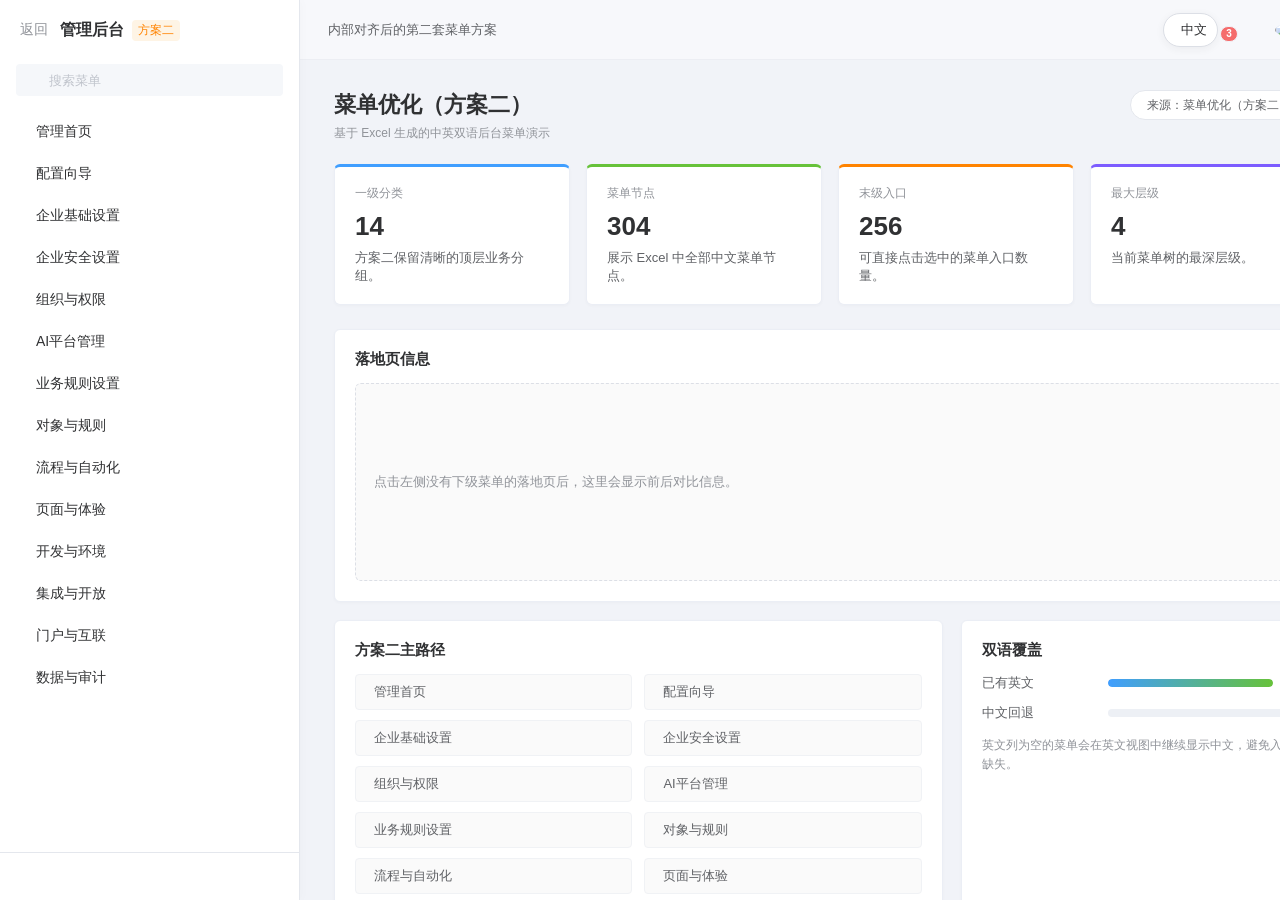
==== commit 162506fe: "Update menu plan 2 page" ====
--- a/index.html
+++ b/index.html
@@ -1005,31 +1005,72 @@
       },
       {
         "id": "menu-19",
-        "zh": "邮箱管理",
-        "en": "Email Settings",
-        "translated": true,
-        "detail": {
-          "oldName": "邮箱管理",
-          "optimizedZh": "邮箱管理",
-          "optimizedEn": "Email Settings",
-          "pm": "@纪晓雪Amy",
-          "oldPath": [
-            "设置",
-            "企业设置",
-            "邮箱管理"
-          ]
-        },
+        "zh": "电子邮件",
+        "en": "Email",
+        "translated": true,
+        "children": [
+          {
+            "id": "menu-20",
+            "zh": "邮箱管理",
+            "en": "Email Settings",
+            "translated": true,
+            "detail": {
+              "oldName": "邮箱管理",
+              "optimizedZh": "邮箱管理",
+              "optimizedEn": "Email Settings",
+              "pm": "@纪晓雪Amy",
+              "oldPath": [
+                "设置",
+                "企业设置",
+                "邮箱管理"
+              ]
+            },
+            "path": [
+              "企业基础设置",
+              "电子邮件",
+              "邮箱管理"
+            ],
+            "enPath": [
+              "Basic Settings",
+              "Email",
+              "Email Settings"
+            ]
+          },
+          {
+            "id": "menu-21",
+            "zh": "Outlook配置",
+            "en": "Outlook Configuration",
+            "translated": true,
+            "detail": {
+              "oldName": "0utlook配置",
+              "optimizedZh": "Outlook配置",
+              "optimizedEn": "Outlook Configuration",
+              "pm": "未填写",
+              "oldPath": []
+            },
+            "path": [
+              "企业基础设置",
+              "电子邮件",
+              "Outlook配置"
+            ],
+            "enPath": [
+              "Basic Settings",
+              "Email",
+              "Outlook Configuration"
+            ]
+          }
+        ],
         "path": [
           "企业基础设置",
-          "邮箱管理"
+          "电子邮件"
         ],
         "enPath": [
           "Basic Settings",
-          "Email Settings"
-        ]
-      },
-      {
-        "id": "menu-20",
+          "Email"
+        ]
+      },
+      {
+        "id": "menu-22",
         "zh": "短信服务",
         "en": "SMS Gateway",
         "translated": true,
@@ -1054,7 +1095,7 @@
         ]
       },
       {
-        "id": "menu-21",
+        "id": "menu-23",
         "zh": "许可信息",
         "en": "License Information",
         "translated": true,
@@ -1079,7 +1120,7 @@
         ]
       },
       {
-        "id": "menu-22",
+        "id": "menu-24",
         "zh": "到期提醒",
         "en": "Expiration Reminder",
         "translated": true,
@@ -1112,13 +1153,13 @@
     ]
   },
   {
-    "id": "menu-23",
+    "id": "menu-25",
     "zh": "企业安全设置",
     "en": "Security",
     "translated": true,
     "children": [
       {
-        "id": "menu-24",
+        "id": "menu-26",
         "zh": "账号安全设置",
         "en": "Account Security",
         "translated": true,
@@ -1143,7 +1184,7 @@
         ]
       },
       {
-        "id": "menu-25",
+        "id": "menu-27",
         "zh": "通讯录隐私",
         "en": "Directory Privacy",
         "translated": true,
@@ -1168,7 +1209,7 @@
         ]
       },
       {
-        "id": "menu-26",
+        "id": "menu-28",
         "zh": "单点登录",
         "en": "Single Sign-On",
         "translated": true,
@@ -1193,7 +1234,7 @@
         ]
       },
       {
-        "id": "menu-27",
+        "id": "menu-29",
         "zh": "身份提供商",
         "en": "Identity Provider",
         "translated": true,
@@ -1218,7 +1259,7 @@
         ]
       },
       {
-        "id": "menu-28",
+        "id": "menu-30",
         "zh": "受信任设备",
         "en": "Trusted Devices",
         "translated": true,
@@ -1243,7 +1284,7 @@
         ]
       },
       {
-        "id": "menu-29",
+        "id": "menu-31",
         "zh": "水印设置",
         "en": "Watermark Settings",
         "translated": true,
@@ -1268,7 +1309,7 @@
         ]
       },
       {
-        "id": "menu-30",
+        "id": "menu-32",
         "zh": "合规性设置",
         "en": "Compliance Settings",
         "translated": true,
@@ -1293,7 +1334,7 @@
         ]
       },
       {
-        "id": "menu-31",
+        "id": "menu-33",
         "zh": "网络访问限制",
         "en": "Network Access",
         "translated": true,
@@ -1318,7 +1359,7 @@
         ]
       },
       {
-        "id": "menu-32",
+        "id": "menu-34",
         "zh": "代码安全设置",
         "en": "Code Security",
         "translated": true,
@@ -1343,7 +1384,7 @@
         ]
       },
       {
-        "id": "menu-33",
+        "id": "menu-35",
         "zh": "手机号隐私设置",
         "en": "Mobile Number Privacy Settings",
         "translated": true,
@@ -1376,19 +1417,19 @@
     ]
   },
   {
-    "id": "menu-34",
+    "id": "menu-36",
     "zh": "组织与权限",
     "en": "Organization & Permissions",
     "translated": true,
     "children": [
       {
-        "id": "menu-35",
+        "id": "menu-37",
         "zh": "组织架构",
         "en": "Organization",
         "translated": true,
         "children": [
           {
-            "id": "menu-36",
+            "id": "menu-38",
             "zh": "用户",
             "en": "Users",
             "translated": true,
@@ -1415,7 +1456,7 @@
             ]
           },
           {
-            "id": "menu-37",
+            "id": "menu-39",
             "zh": "部门",
             "en": "Departments",
             "translated": true,
@@ -1442,7 +1483,7 @@
             ]
           },
           {
-            "id": "menu-38",
+            "id": "menu-40",
             "zh": "通讯录设置",
             "en": "Directory Settings",
             "translated": true,
@@ -1469,7 +1510,7 @@
             ]
           },
           {
-            "id": "menu-39",
+            "id": "menu-41",
             "zh": "通讯录隔离",
             "en": "Directory Isolation",
             "translated": true,
@@ -1496,7 +1537,7 @@
             ]
           },
           {
-            "id": "menu-40",
+            "id": "menu-42",
             "zh": "邀请审核",
             "en": "Invitation Approval",
             "translated": true,
@@ -1523,7 +1564,7 @@
             ]
           },
           {
-            "id": "menu-41",
+            "id": "menu-43",
             "zh": "多维度",
             "en": "Multi-dimensional Permissions",
             "translated": true,
@@ -1550,12 +1591,12 @@
             ]
           },
           {
-            "id": "menu-42",
+            "id": "menu-44",
             "zh": "多组织",
             "en": "Multi-Organization",
             "translated": true,
             "detail": {
-              "oldName": "多组织管理",
+              "oldName": "多组织设置",
               "optimizedZh": "多组织",
               "optimizedEn": "Multi-Organization",
               "pm": "@许彤XUTONG",
@@ -1577,7 +1618,7 @@
             ]
           },
           {
-            "id": "menu-43",
+            "id": "menu-45",
             "zh": "用户功能设置",
             "en": "User Feature Settings",
             "translated": true,
@@ -1604,7 +1645,7 @@
             ]
           },
           {
-            "id": "menu-44",
+            "id": "menu-46",
             "zh": "员工设备",
             "en": "User Device",
             "translated": true,
@@ -1631,7 +1672,7 @@
             ]
           },
           {
-            "id": "menu-45",
+            "id": "menu-47",
             "zh": "用户组",
             "en": "User Group",
             "translated": true,
@@ -1668,13 +1709,13 @@
         ]
       },
       {
-        "id": "menu-46",
+        "id": "menu-48",
         "zh": "角色权限",
         "en": "Role Permissions",
         "translated": true,
         "children": [
           {
-            "id": "menu-47",
+            "id": "menu-49",
             "zh": "管理功能权限",
             "en": "Management Function Permissions",
             "translated": true,
@@ -1701,7 +1742,7 @@
             ]
           },
           {
-            "id": "menu-48",
+            "id": "menu-50",
             "zh": "业务功能权限",
             "en": "Business Function Permissions",
             "translated": true,
@@ -1728,7 +1769,7 @@
             ]
           },
           {
-            "id": "menu-49",
+            "id": "menu-51",
             "zh": "分管小组",
             "en": "Delegated Administration Groups",
             "translated": true,
@@ -1765,13 +1806,13 @@
         ]
       },
       {
-        "id": "menu-50",
+        "id": "menu-52",
         "zh": "数据权限",
         "en": "Data Permissions",
         "translated": true,
         "children": [
           {
-            "id": "menu-51",
+            "id": "menu-53",
             "zh": "数据权限管理",
             "en": "Data Permissions",
             "translated": true,
@@ -1798,7 +1839,7 @@
             ]
           },
           {
-            "id": "menu-52",
+            "id": "menu-54",
             "zh": "数据权限查询",
             "en": "Data Permission Query Tool",
             "translated": true,
@@ -1843,19 +1884,19 @@
     ]
   },
   {
-    "id": "menu-53",
-    "zh": "Agent平台",
-    "en": "Agent Platform",
+    "id": "menu-55",
+    "zh": "AI平台管理",
+    "en": "AI Platform",
     "translated": true,
     "children": [
       {
-        "id": "menu-54",
+        "id": "menu-56",
         "zh": "Agent Studio",
         "en": "Agent Studio",
         "translated": true,
         "children": [
           {
-            "id": "menu-55",
+            "id": "menu-57",
             "zh": "Agents",
             "en": "Agents",
             "translated": true,
@@ -1872,23 +1913,23 @@
               ]
             },
             "path": [
-              "Agent平台",
+              "AI平台管理",
               "Agent Studio",
               "Agents"
             ],
             "enPath": [
-              "Agent Platform",
+              "AI Platform",
               "Agent Studio",
               "Agents"
             ]
           },
           {
-            "id": "menu-56",
+            "id": "menu-58",
             "zh": "Agent 技能库",
             "en": "Agent Skills",
             "translated": true,
             "detail": {
-              "oldName": "Agent 技能库",
+              "oldName": "Agent场景库",
               "optimizedZh": "Agent 技能库",
               "optimizedEn": "Agent Skills",
               "pm": "@陈旭聪Scott",
@@ -1900,23 +1941,23 @@
               ]
             },
             "path": [
-              "Agent平台",
+              "AI平台管理",
               "Agent Studio",
               "Agent 技能库"
             ],
             "enPath": [
-              "Agent Platform",
+              "AI Platform",
               "Agent Studio",
               "Agent Skills"
             ]
           },
           {
-            "id": "menu-57",
+            "id": "menu-59",
             "zh": "Agent 操作库",
             "en": "Agent Actions",
             "translated": true,
             "detail": {
-              "oldName": "Agent 操作库",
+              "oldName": "Agent操作库",
               "optimizedZh": "Agent 操作库",
               "optimizedEn": "Agent Actions",
               "pm": "@陈旭聪Scott",
@@ -1928,18 +1969,18 @@
               ]
             },
             "path": [
-              "Agent平台",
+              "AI平台管理",
               "Agent Studio",
               "Agent 操作库"
             ],
             "enPath": [
-              "Agent Platform",
+              "AI Platform",
               "Agent Studio",
               "Agent Actions"
             ]
           },
           {
-            "id": "menu-58",
+            "id": "menu-60",
             "zh": "Agent 评测",
             "en": "Agent Evaluation",
             "translated": true,
@@ -1956,33 +1997,33 @@
               ]
             },
             "path": [
-              "Agent平台",
+              "AI平台管理",
               "Agent Studio",
               "Agent 评测"
             ],
             "enPath": [
-              "Agent Platform",
+              "AI Platform",
               "Agent Studio",
               "Agent Evaluation"
             ]
           }
         ],
         "path": [
-          "Agent平台",
+          "AI平台管理",
           "Agent Studio"
         ],
         "enPath": [
-          "Agent Platform",
+          "AI Platform",
           "Agent Studio"
         ]
       },
       {
-        "id": "menu-59",
+        "id": "menu-61",
         "zh": "AI流管理",
         "en": "AI Flow",
         "translated": true,
         "detail": {
-          "oldName": "AI流管理",
+          "oldName": "数据集成流",
           "optimizedZh": "AI流管理",
           "optimizedEn": "AI Flow",
           "pm": "@许彤XUTONG",
@@ -1993,16 +2034,16 @@
           ]
         },
         "path": [
-          "Agent平台",
+          "AI平台管理",
           "AI流管理"
         ],
         "enPath": [
-          "Agent Platform",
+          "AI Platform",
           "AI Flow"
         ]
       },
       {
-        "id": "menu-60",
+        "id": "menu-62",
         "zh": "操作中心",
         "en": "Action Center",
         "translated": true,
@@ -2018,16 +2059,16 @@
           ]
         },
         "path": [
-          "Agent平台",
+          "AI平台管理",
           "操作中心"
         ],
         "enPath": [
-          "Agent Platform",
+          "AI Platform",
           "Action Center"
         ]
       },
       {
-        "id": "menu-61",
+        "id": "menu-63",
         "zh": "提示词模板",
         "en": "Prompt Template",
         "translated": true,
@@ -2043,16 +2084,16 @@
           ]
         },
         "path": [
-          "Agent平台",
+          "AI平台管理",
           "提示词模板"
         ],
         "enPath": [
-          "Agent Platform",
+          "AI Platform",
           "Prompt Template"
         ]
       },
       {
-        "id": "menu-62",
+        "id": "menu-64",
         "zh": "语义检索索引",
         "en": "Semantic Search Index",
         "translated": true,
@@ -2068,16 +2109,16 @@
           ]
         },
         "path": [
-          "Agent平台",
+          "AI平台管理",
           "语义检索索引"
         ],
         "enPath": [
-          "Agent Platform",
+          "AI Platform",
           "Semantic Search Index"
         ]
       },
       {
-        "id": "menu-63",
+        "id": "menu-65",
         "zh": "调用统计",
         "en": "Usage",
         "translated": true,
@@ -2093,16 +2134,16 @@
           ]
         },
         "path": [
-          "Agent平台",
+          "AI平台管理",
           "调用统计"
         ],
         "enPath": [
-          "Agent Platform",
+          "AI Platform",
           "Usage"
         ]
       },
       {
-        "id": "menu-64",
+        "id": "menu-66",
         "zh": "模型",
         "en": "Model",
         "translated": true,
@@ -2118,16 +2159,16 @@
           ]
         },
         "path": [
-          "Agent平台",
+          "AI平台管理",
           "模型"
         ],
         "enPath": [
-          "Agent Platform",
+          "AI Platform",
           "Model"
         ]
       },
       {
-        "id": "menu-65",
+        "id": "menu-67",
         "zh": "信任层",
         "en": "Trust Layer",
         "translated": true,
@@ -2143,16 +2184,16 @@
           ]
         },
         "path": [
-          "Agent平台",
+          "AI平台管理",
           "信任层"
         ],
         "enPath": [
-          "Agent Platform",
+          "AI Platform",
           "Trust Layer"
         ]
       },
       {
-        "id": "menu-66",
+        "id": "menu-68",
         "zh": "审计和数据分析",
         "en": "Audit and Analysis",
         "translated": true,
@@ -2168,16 +2209,16 @@
           ]
         },
         "path": [
-          "Agent平台",
+          "AI平台管理",
           "审计和数据分析"
         ],
         "enPath": [
-          "Agent Platform",
+          "AI Platform",
           "Audit and Analysis"
         ]
       },
       {
-        "id": "menu-67",
+        "id": "menu-69",
         "zh": "AI助理",
         "en": "AI Bots",
         "translated": true,
@@ -2193,36 +2234,36 @@
           ]
         },
         "path": [
-          "Agent平台",
+          "AI平台管理",
           "AI助理"
         ],
         "enPath": [
-          "Agent Platform",
+          "AI Platform",
           "AI Bots"
         ]
       }
     ],
     "path": [
-      "Agent平台"
+      "AI平台管理"
     ],
     "enPath": [
-      "Agent Platform"
+      "AI Platform"
     ]
   },
   {
-    "id": "menu-68",
+    "id": "menu-70",
     "zh": "业务规则设置",
     "en": "Business Rules Settings",
     "translated": true,
     "children": [
       {
-        "id": "menu-69",
+        "id": "menu-71",
         "zh": "行业",
         "en": "Industry",
         "translated": true,
         "children": [
           {
-            "id": "menu-70",
+            "id": "menu-72",
             "zh": "医疗信息",
             "en": "Healthcare Information",
             "translated": true,
@@ -2250,14 +2291,14 @@
             ]
           },
           {
-            "id": "menu-71",
-            "zh": "企业预算",
-            "en": "Budgets",
+            "id": "menu-73",
+            "zh": "企业预算管理",
+            "en": "Budgets Management",
             "translated": true,
             "detail": {
               "oldName": "企业预算管理",
-              "optimizedZh": "企业预算",
-              "optimizedEn": "Budgets",
+              "optimizedZh": "企业预算管理",
+              "optimizedEn": "Budgets Management",
               "pm": "@孙婧Betty",
               "oldPath": [
                 "平台工具",
@@ -2269,23 +2310,23 @@
             "path": [
               "业务规则设置",
               "行业",
-              "企业预算"
+              "企业预算管理"
             ],
             "enPath": [
               "Business Rules Settings",
               "Industry",
-              "Budgets"
-            ]
-          },
-          {
-            "id": "menu-72",
-            "zh": "营销费用",
-            "en": "Marketing Expenses",
+              "Budgets Management"
+            ]
+          },
+          {
+            "id": "menu-74",
+            "zh": "营销费用管理",
+            "en": "Marketing Expenses Management",
             "translated": true,
             "detail": {
               "oldName": "营销费用管理",
-              "optimizedZh": "营销费用",
-              "optimizedEn": "Marketing Expenses",
+              "optimizedZh": "营销费用管理",
+              "optimizedEn": "Marketing Expenses Management",
               "pm": "@孙婧Betty",
               "oldPath": [
                 "平台工具",
@@ -2297,96 +2338,12 @@
             "path": [
               "业务规则设置",
               "行业",
-              "营销费用"
+              "营销费用管理"
             ],
             "enPath": [
               "Business Rules Settings",
               "Industry",
-              "Marketing Expenses"
-            ]
-          },
-          {
-            "id": "menu-73",
-            "zh": "经销商",
-            "en": "Distributors",
-            "translated": true,
-            "detail": {
-              "oldName": "经销商管理",
-              "optimizedZh": "经销商",
-              "optimizedEn": "Distributors",
-              "pm": "@田国超tiangc",
-              "oldPath": [
-                "平台工具",
-                "功能设置",
-                "渠道设置",
-                "经销商管理"
-              ]
-            },
-            "path": [
-              "业务规则设置",
-              "行业",
-              "经销商"
-            ],
-            "enPath": [
-              "Business Rules Settings",
-              "Industry",
-              "Distributors"
-            ]
-          },
-          {
-            "id": "menu-74",
-            "zh": "渠道通路",
-            "en": "Channel Routes",
-            "translated": true,
-            "detail": {
-              "oldName": "渠道通路管理",
-              "optimizedZh": "渠道通路",
-              "optimizedEn": "Channel Routes",
-              "pm": "@滕焕丽Hanna",
-              "oldPath": [
-                "平台工具",
-                "功能设置",
-                "渠道设置",
-                "渠道通路管理"
-              ]
-            },
-            "path": [
-              "业务规则设置",
-              "行业",
-              "渠道通路"
-            ],
-            "enPath": [
-              "Business Rules Settings",
-              "Industry",
-              "Channel Routes"
-            ]
-          },
-          {
-            "id": "menu-75",
-            "zh": "渠道数据上报",
-            "en": "Channel Data Reporting",
-            "translated": true,
-            "detail": {
-              "oldName": "渠道数据上报",
-              "optimizedZh": "渠道数据上报",
-              "optimizedEn": "Channel Data Reporting",
-              "pm": "@滕焕丽Hanna",
-              "oldPath": [
-                "平台工具",
-                "功能设置",
-                "渠道设置",
-                "渠道数据上报"
-              ]
-            },
-            "path": [
-              "业务规则设置",
-              "行业",
-              "渠道数据上报"
-            ],
-            "enPath": [
-              "Business Rules Settings",
-              "Industry",
-              "Channel Data Reporting"
+              "Marketing Expenses Management"
             ]
           }
         ],
@@ -2400,13 +2357,13 @@
         ]
       },
       {
-        "id": "menu-76",
+        "id": "menu-75",
         "zh": "营销",
         "en": "Marketing",
         "translated": true,
         "children": [
           {
-            "id": "menu-77",
+            "id": "menu-76",
             "zh": "市场活动",
             "en": "Campaigns",
             "translated": true,
@@ -2434,7 +2391,7 @@
             ]
           },
           {
-            "id": "menu-78",
+            "id": "menu-77",
             "zh": "忠诚度计划",
             "en": "Loyalty Programs",
             "translated": true,
@@ -2462,7 +2419,7 @@
             ]
           },
           {
-            "id": "menu-79",
+            "id": "menu-78",
             "zh": "会员",
             "en": "Memberships",
             "translated": true,
@@ -2490,229 +2447,58 @@
             ]
           },
           {
-            "id": "menu-80",
-            "zh": "企微SCRM",
-            "en": "WeCom SCRM",
+            "id": "menu-79",
+            "zh": "行为积分",
+            "en": "Behavioral Scoring",
+            "translated": true,
+            "detail": {
+              "oldName": "行为积分",
+              "optimizedZh": "行为积分",
+              "optimizedEn": "Behavioral Scoring",
+              "pm": "@李芳Lisa",
+              "oldPath": [
+                "平台工具",
+                "功能设置",
+                "销售设置",
+                "智能评分评级管理",
+                "行为积分"
+              ]
+            },
+            "path": [
+              "业务规则设置",
+              "营销",
+              "行为积分"
+            ],
+            "enPath": [
+              "Business Rules Settings",
+              "Marketing",
+              "Behavioral Scoring"
+            ]
+          }
+        ],
+        "path": [
+          "业务规则设置",
+          "营销"
+        ],
+        "enPath": [
+          "Business Rules Settings",
+          "Marketing"
+        ]
+      },
+      {
+        "id": "menu-80",
+        "zh": "销售",
+        "en": "Sales",
+        "translated": true,
+        "children": [
+          {
+            "id": "menu-81",
+            "zh": "销售 Agent",
+            "en": "Sales Agent",
             "translated": true,
             "children": [
               {
-                "id": "menu-81",
-                "zh": "SCRM配置向导",
-                "en": "SCRM Setup Assistant",
-                "translated": true,
-                "detail": {
-                  "oldName": "SCRM配置向导",
-                  "optimizedZh": "SCRM配置向导",
-                  "optimizedEn": "SCRM Setup Assistant",
-                  "pm": "@陈伟ChenWei",
-                  "oldPath": [
-                    "平台工具",
-                    "功能设置",
-                    "营销设置",
-                    "企微SCRM",
-                    "SCRM配置向导"
-                  ]
-                },
-                "path": [
-                  "业务规则设置",
-                  "营销",
-                  "企微SCRM",
-                  "SCRM配置向导"
-                ],
-                "enPath": [
-                  "Business Rules Settings",
-                  "Marketing",
-                  "WeCom SCRM",
-                  "SCRM Setup Assistant"
-                ]
-              },
-              {
                 "id": "menu-82",
-                "zh": "营销设置",
-                "en": "Marketing Settings",
-                "translated": true,
-                "detail": {
-                  "oldName": "营销设置",
-                  "optimizedZh": "营销设置",
-                  "optimizedEn": "Marketing Settings",
-                  "pm": "@陈伟ChenWei",
-                  "oldPath": [
-                    "平台工具",
-                    "功能设置",
-                    "营销设置"
-                  ]
-                },
-                "path": [
-                  "业务规则设置",
-                  "营销",
-                  "企微SCRM",
-                  "营销设置"
-                ],
-                "enPath": [
-                  "Business Rules Settings",
-                  "Marketing",
-                  "WeCom SCRM",
-                  "Marketing Settings"
-                ]
-              },
-              {
-                "id": "menu-83",
-                "zh": "服务通设置",
-                "en": "Service Settings",
-                "translated": true,
-                "detail": {
-                  "oldName": "服务通设置",
-                  "optimizedZh": "服务通设置",
-                  "optimizedEn": "Service Settings",
-                  "pm": "@叶智泠linda",
-                  "oldPath": [
-                    "平台工具",
-                    "功能设置",
-                    "服务设置",
-                    "服务通设置"
-                  ]
-                },
-                "path": [
-                  "业务规则设置",
-                  "营销",
-                  "企微SCRM",
-                  "服务通设置"
-                ],
-                "enPath": [
-                  "Business Rules Settings",
-                  "Marketing",
-                  "WeCom SCRM",
-                  "Service Settings"
-                ]
-              },
-              {
-                "id": "menu-84",
-                "zh": "企业微信设置",
-                "en": "WeCom Settings",
-                "translated": true,
-                "detail": {
-                  "oldName": "企业微信设置",
-                  "optimizedZh": "企业微信设置",
-                  "optimizedEn": "WeCom Settings",
-                  "pm": "@陈伟ChenWei",
-                  "oldPath": [
-                    "平台工具",
-                    "功能设置",
-                    "营销设置",
-                    "企微SCRM",
-                    "企业微信设置"
-                  ]
-                },
-                "path": [
-                  "业务规则设置",
-                  "营销",
-                  "企微SCRM",
-                  "企业微信设置"
-                ],
-                "enPath": [
-                  "Business Rules Settings",
-                  "Marketing",
-                  "WeCom SCRM",
-                  "WeCom Settings"
-                ]
-              },
-              {
-                "id": "menu-85",
-                "zh": "会话分析",
-                "en": "Conversation Analytics",
-                "translated": true,
-                "detail": {
-                  "oldName": "会话分析",
-                  "optimizedZh": "会话分析",
-                  "optimizedEn": "Conversation Analytics",
-                  "pm": "@叶智泠linda",
-                  "oldPath": [
-                    "平台工具",
-                    "功能设置",
-                    "服务设置",
-                    "会话分析"
-                  ]
-                },
-                "path": [
-                  "业务规则设置",
-                  "营销",
-                  "企微SCRM",
-                  "会话分析"
-                ],
-                "enPath": [
-                  "Business Rules Settings",
-                  "Marketing",
-                  "WeCom SCRM",
-                  "Conversation Analytics"
-                ]
-              },
-              {
-                "id": "menu-86",
-                "zh": "质检设置",
-                "en": "Quality Inspection Settings",
-                "translated": true,
-                "detail": {
-                  "oldName": "质检设置",
-                  "optimizedZh": "质检设置",
-                  "optimizedEn": "Quality Inspection Settings",
-                  "pm": "@陈伟ChenWei",
-                  "oldPath": [
-                    "平台工具",
-                    "功能设置",
-                    "营销设置",
-                    "企微SCRM",
-                    "质检设置"
-                  ]
-                },
-                "path": [
-                  "业务规则设置",
-                  "营销",
-                  "企微SCRM",
-                  "质检设置"
-                ],
-                "enPath": [
-                  "Business Rules Settings",
-                  "Marketing",
-                  "WeCom SCRM",
-                  "Quality Inspection Settings"
-                ]
-              }
-            ],
-            "path": [
-              "业务规则设置",
-              "营销",
-              "企微SCRM"
-            ],
-            "enPath": [
-              "Business Rules Settings",
-              "Marketing",
-              "WeCom SCRM"
-            ]
-          }
-        ],
-        "path": [
-          "业务规则设置",
-          "营销"
-        ],
-        "enPath": [
-          "Business Rules Settings",
-          "Marketing"
-        ]
-      },
-      {
-        "id": "menu-87",
-        "zh": "销售",
-        "en": "Sales",
-        "translated": true,
-        "children": [
-          {
-            "id": "menu-88",
-            "zh": "销售 Agent",
-            "en": "Sales Agent",
-            "translated": true,
-            "children": [
-              {
-                "id": "menu-89",
                 "zh": "客户互动Agent",
                 "en": "Customer Interaction Agent",
                 "translated": true,
@@ -2743,7 +2529,7 @@
                 ]
               },
               {
-                "id": "menu-90",
+                "id": "menu-83",
                 "zh": "业务洞察Agent",
                 "en": "Business Insights Agent",
                 "translated": true,
@@ -2774,12 +2560,12 @@
                 ]
               },
               {
-                "id": "menu-91",
+                "id": "menu-84",
                 "zh": "内部会议Agent",
                 "en": "Internal Meeting Agent",
                 "translated": true,
                 "detail": {
-                  "oldName": "内部会议Agent",
+                  "oldName": "内部会议",
                   "optimizedZh": "内部会议Agent",
                   "optimizedEn": "Internal Meeting Agent",
                   "pm": "@陈伟ChenWei",
@@ -2805,7 +2591,7 @@
                 ]
               },
               {
-                "id": "menu-92",
+                "id": "menu-85",
                 "zh": "方案生成器",
                 "en": "Solution Generator",
                 "translated": true,
@@ -2848,7 +2634,7 @@
             ]
           },
           {
-            "id": "menu-93",
+            "id": "menu-86",
             "zh": "术语库",
             "en": "Glossary",
             "translated": true,
@@ -2876,7 +2662,7 @@
             ]
           },
           {
-            "id": "menu-94",
+            "id": "menu-87",
             "zh": "主数据",
             "en": "Master Data",
             "translated": true,
@@ -2904,7 +2690,7 @@
             ]
           },
           {
-            "id": "menu-95",
+            "id": "menu-88",
             "zh": "工商企业搜索",
             "en": "Business Search",
             "translated": true,
@@ -2932,7 +2718,7 @@
             ]
           },
           {
-            "id": "menu-96",
+            "id": "menu-89",
             "zh": "工商信息设置",
             "en": "Business Information",
             "translated": true,
@@ -2960,7 +2746,7 @@
             ]
           },
           {
-            "id": "menu-97",
+            "id": "menu-90",
             "zh": "线索和线索池",
             "en": "Leads & Leads Pool",
             "translated": true,
@@ -2988,36 +2774,7 @@
             ]
           },
           {
-            "id": "menu-98",
-            "zh": "行为积分",
-            "en": "Behavioral Scoring",
-            "translated": true,
-            "detail": {
-              "oldName": "行为积分",
-              "optimizedZh": "行为积分",
-              "optimizedEn": "Behavioral Scoring",
-              "pm": "@李芳Lisa",
-              "oldPath": [
-                "平台工具",
-                "功能设置",
-                "销售设置",
-                "智能评分评级管理",
-                "行为积分"
-              ]
-            },
-            "path": [
-              "业务规则设置",
-              "销售",
-              "行为积分"
-            ],
-            "enPath": [
-              "Business Rules Settings",
-              "Sales",
-              "Behavioral Scoring"
-            ]
-          },
-          {
-            "id": "menu-99",
+            "id": "menu-91",
             "zh": "线索智能打分",
             "en": "Intelligent Lead Scoring",
             "translated": true,
@@ -3046,7 +2803,7 @@
             ]
           },
           {
-            "id": "menu-100",
+            "id": "menu-92",
             "zh": "客户和公海",
             "en": "Account & Account Pool",
             "translated": true,
@@ -3074,7 +2831,7 @@
             ]
           },
           {
-            "id": "menu-101",
+            "id": "menu-93",
             "zh": "销售记录",
             "en": "Sales Records",
             "translated": true,
@@ -3102,7 +2859,7 @@
             ]
           },
           {
-            "id": "menu-102",
+            "id": "menu-94",
             "zh": "RFM规则",
             "en": "RFM Rules",
             "translated": true,
@@ -3131,7 +2888,7 @@
             ]
           },
           {
-            "id": "menu-103",
+            "id": "menu-95",
             "zh": "客户账户",
             "en": "Customer Accounts",
             "translated": true,
@@ -3159,7 +2916,7 @@
             ]
           },
           {
-            "id": "menu-104",
+            "id": "menu-96",
             "zh": "信用管理",
             "en": "Credit Management",
             "translated": true,
@@ -3187,7 +2944,7 @@
             ]
           },
           {
-            "id": "menu-105",
+            "id": "menu-97",
             "zh": "商机",
             "en": "Opportunities",
             "translated": true,
@@ -3215,7 +2972,7 @@
             ]
           },
           {
-            "id": "menu-106",
+            "id": "menu-98",
             "zh": "预测规则",
             "en": "Forecast Rules",
             "translated": true,
@@ -3243,13 +3000,13 @@
             ]
           },
           {
-            "id": "menu-107",
+            "id": "menu-99",
             "zh": "预测生成器",
             "en": "Prediction Builder",
             "translated": true,
             "children": [
               {
-                "id": "menu-108",
+                "id": "menu-100",
                 "zh": "数据集管理",
                 "en": "Data Set Management",
                 "translated": true,
@@ -3279,7 +3036,7 @@
                 ]
               },
               {
-                "id": "menu-109",
+                "id": "menu-101",
                 "zh": "模型管理",
                 "en": "Model",
                 "translated": true,
@@ -3321,7 +3078,7 @@
             ]
           },
           {
-            "id": "menu-110",
+            "id": "menu-102",
             "zh": "招投标",
             "en": "Tenders",
             "translated": true,
@@ -3349,12 +3106,12 @@
             ]
           },
           {
-            "id": "menu-111",
+            "id": "menu-103",
             "zh": "项目管理",
             "en": "Project Management",
             "translated": true,
             "detail": {
-              "oldName": "项目管理",
+              "oldName": "项目管理设置",
               "optimizedZh": "项目管理",
               "optimizedEn": "Project Management",
               "pm": "@李鹏Ricky",
@@ -3377,13 +3134,13 @@
             ]
           },
           {
-            "id": "menu-112",
+            "id": "menu-104",
             "zh": "企业风险管理",
             "en": "Enterprise Risk Management",
             "translated": true,
             "children": [
               {
-                "id": "menu-113",
+                "id": "menu-105",
                 "zh": "评分规则",
                 "en": "Scoring Rules",
                 "translated": true,
@@ -3414,7 +3171,7 @@
                 ]
               },
               {
-                "id": "menu-114",
+                "id": "menu-106",
                 "zh": "预警通知",
                 "en": "Alert Notifications",
                 "translated": true,
@@ -3457,13 +3214,13 @@
             ]
           },
           {
-            "id": "menu-115",
+            "id": "menu-107",
             "zh": "企业风险策略",
             "en": "Enterprise Risk Strategy",
             "translated": true,
             "children": [
               {
-                "id": "menu-116",
+                "id": "menu-108",
                 "zh": "评级配置",
                 "en": "Rating Configuration",
                 "translated": true,
@@ -3494,7 +3251,7 @@
                 ]
               },
               {
-                "id": "menu-117",
+                "id": "menu-109",
                 "zh": "自助评分",
                 "en": "Self-Service Scoring",
                 "translated": true,
@@ -3525,7 +3282,7 @@
                 ]
               },
               {
-                "id": "menu-118",
+                "id": "menu-110",
                 "zh": "授信策略",
                 "en": "Credit Policy",
                 "translated": true,
@@ -3556,7 +3313,7 @@
                 ]
               },
               {
-                "id": "menu-119",
+                "id": "menu-111",
                 "zh": "监控规则",
                 "en": "Monitoring Rules",
                 "translated": true,
@@ -3599,13 +3356,13 @@
             ]
           },
           {
-            "id": "menu-120",
+            "id": "menu-112",
             "zh": "定价与交易",
             "en": "CPQ & Transactions",
             "translated": true,
             "children": [
               {
-                "id": "menu-121",
+                "id": "menu-113",
                 "zh": "首页",
                 "en": "Home",
                 "translated": true,
@@ -3636,7 +3393,7 @@
                 ]
               },
               {
-                "id": "menu-122",
+                "id": "menu-114",
                 "zh": "商品/产品管理",
                 "en": "Products",
                 "translated": true,
@@ -3667,7 +3424,7 @@
                 ]
               },
               {
-                "id": "menu-123",
+                "id": "menu-115",
                 "zh": "CPQ配置",
                 "en": "CPQ",
                 "translated": true,
@@ -3698,7 +3455,7 @@
                 ]
               },
               {
-                "id": "menu-124",
+                "id": "menu-116",
                 "zh": "价格管理",
                 "en": "Pricing",
                 "translated": true,
@@ -3729,7 +3486,7 @@
                 ]
               },
               {
-                "id": "menu-125",
+                "id": "menu-117",
                 "zh": "促销与返利",
                 "en": "Promotions & Rebates",
                 "translated": true,
@@ -3760,7 +3517,7 @@
                 ]
               },
               {
-                "id": "menu-126",
+                "id": "menu-118",
                 "zh": "交易单据",
                 "en": "Transaction Documents",
                 "translated": true,
@@ -3803,12 +3560,12 @@
             ]
           },
           {
-            "id": "menu-127",
+            "id": "menu-119",
             "zh": "合同",
             "en": "Contracts",
             "translated": true,
             "detail": {
-              "oldName": "合同管理",
+              "oldName": "合同相关单据配置",
               "optimizedZh": "合同",
               "optimizedEn": "Contracts",
               "pm": "@李鹏Ricky",
@@ -3831,18 +3588,18 @@
             ]
           },
           {
-            "id": "menu-128",
+            "id": "menu-120",
             "zh": "收入与账单",
             "en": "Revenue & Billing",
             "translated": true,
             "children": [
               {
-                "id": "menu-129",
+                "id": "menu-121",
                 "zh": "应收",
                 "en": "Accounts Receivable",
                 "translated": true,
                 "detail": {
-                  "oldName": "应收配置",
+                  "oldName": "应收应付管理",
                   "optimizedZh": "应收",
                   "optimizedEn": "Accounts Receivable",
                   "pm": "@李鹏Ricky",
@@ -3868,12 +3625,12 @@
                 ]
               },
               {
-                "id": "menu-130",
+                "id": "menu-122",
                 "zh": "回款",
                 "en": "Payments",
                 "translated": true,
                 "detail": {
-                  "oldName": "回款配置",
+                  "oldName": "回款相关单据配置",
                   "optimizedZh": "回款",
                   "optimizedEn": "Payments",
                   "pm": "@李鹏Ricky",
@@ -3899,12 +3656,12 @@
                 ]
               },
               {
-                "id": "menu-131",
+                "id": "menu-123",
                 "zh": "账单",
                 "en": "Billing",
                 "translated": true,
                 "detail": {
-                  "oldName": "账单配置",
+                  "oldName": "账单相关单据配置",
                   "optimizedZh": "账单",
                   "optimizedEn": "Billing",
                   "pm": "@李鹏Ricky",
@@ -3942,12 +3699,12 @@
             ]
           },
           {
-            "id": "menu-132",
+            "id": "menu-124",
             "zh": "应付管理",
             "en": "Accounts Payable",
             "translated": true,
             "detail": {
-              "oldName": "应付管理",
+              "oldName": "应收应付管理",
               "optimizedZh": "应付管理",
               "optimizedEn": "Accounts Payable",
               "pm": "@田国超tiangc",
@@ -3970,7 +3727,7 @@
             ]
           },
           {
-            "id": "menu-133",
+            "id": "menu-125",
             "zh": "目标规则",
             "en": "Target Rules",
             "translated": true,
@@ -4007,18 +3764,204 @@
         ]
       },
       {
-        "id": "menu-134",
+        "id": "menu-126",
+        "zh": "企微SCRM",
+        "en": "WeCom SCRM",
+        "translated": true,
+        "children": [
+          {
+            "id": "menu-127",
+            "zh": "SCRM配置向导",
+            "en": "SCRM Setup Assistant",
+            "translated": true,
+            "detail": {
+              "oldName": "SCRM配置向导",
+              "optimizedZh": "SCRM配置向导",
+              "optimizedEn": "SCRM Setup Assistant",
+              "pm": "@陈伟ChenWei",
+              "oldPath": [
+                "平台工具",
+                "功能设置",
+                "营销设置",
+                "企微SCRM",
+                "SCRM配置向导"
+              ]
+            },
+            "path": [
+              "业务规则设置",
+              "企微SCRM",
+              "SCRM配置向导"
+            ],
+            "enPath": [
+              "Business Rules Settings",
+              "WeCom SCRM",
+              "SCRM Setup Assistant"
+            ]
+          },
+          {
+            "id": "menu-128",
+            "zh": "营销设置",
+            "en": "Marketing Settings",
+            "translated": true,
+            "detail": {
+              "oldName": "营销设置",
+              "optimizedZh": "营销设置",
+              "optimizedEn": "Marketing Settings",
+              "pm": "@陈伟ChenWei",
+              "oldPath": [
+                "平台工具",
+                "功能设置",
+                "营销设置"
+              ]
+            },
+            "path": [
+              "业务规则设置",
+              "企微SCRM",
+              "营销设置"
+            ],
+            "enPath": [
+              "Business Rules Settings",
+              "WeCom SCRM",
+              "Marketing Settings"
+            ]
+          },
+          {
+            "id": "menu-129",
+            "zh": "服务通设置",
+            "en": "Service Settings",
+            "translated": true,
+            "detail": {
+              "oldName": "服务通设置",
+              "optimizedZh": "服务通设置",
+              "optimizedEn": "Service Settings",
+              "pm": "@叶智泠linda",
+              "oldPath": [
+                "平台工具",
+                "功能设置",
+                "服务设置",
+                "服务通设置"
+              ]
+            },
+            "path": [
+              "业务规则设置",
+              "企微SCRM",
+              "服务通设置"
+            ],
+            "enPath": [
+              "Business Rules Settings",
+              "WeCom SCRM",
+              "Service Settings"
+            ]
+          },
+          {
+            "id": "menu-130",
+            "zh": "企业微信设置",
+            "en": "WeCom Settings",
+            "translated": true,
+            "detail": {
+              "oldName": "企业微信设置",
+              "optimizedZh": "企业微信设置",
+              "optimizedEn": "WeCom Settings",
+              "pm": "@陈伟ChenWei",
+              "oldPath": [
+                "平台工具",
+                "功能设置",
+                "营销设置",
+                "企微SCRM",
+                "企业微信设置"
+              ]
+            },
+            "path": [
+              "业务规则设置",
+              "企微SCRM",
+              "企业微信设置"
+            ],
+            "enPath": [
+              "Business Rules Settings",
+              "WeCom SCRM",
+              "WeCom Settings"
+            ]
+          },
+          {
+            "id": "menu-131",
+            "zh": "会话分析",
+            "en": "Conversation Analytics",
+            "translated": true,
+            "detail": {
+              "oldName": "会话分析",
+              "optimizedZh": "会话分析",
+              "optimizedEn": "Conversation Analytics",
+              "pm": "@叶智泠linda",
+              "oldPath": [
+                "平台工具",
+                "功能设置",
+                "服务设置",
+                "会话分析"
+              ]
+            },
+            "path": [
+              "业务规则设置",
+              "企微SCRM",
+              "会话分析"
+            ],
+            "enPath": [
+              "Business Rules Settings",
+              "WeCom SCRM",
+              "Conversation Analytics"
+            ]
+          },
+          {
+            "id": "menu-132",
+            "zh": "质检设置",
+            "en": "Quality Inspection Settings",
+            "translated": true,
+            "detail": {
+              "oldName": "质检设置",
+              "optimizedZh": "质检设置",
+              "optimizedEn": "Quality Inspection Settings",
+              "pm": "@陈伟ChenWei",
+              "oldPath": [
+                "平台工具",
+                "功能设置",
+                "营销设置",
+                "企微SCRM",
+                "质检设置"
+              ]
+            },
+            "path": [
+              "业务规则设置",
+              "企微SCRM",
+              "质检设置"
+            ],
+            "enPath": [
+              "Business Rules Settings",
+              "WeCom SCRM",
+              "Quality Inspection Settings"
+            ]
+          }
+        ],
+        "path": [
+          "业务规则设置",
+          "企微SCRM"
+        ],
+        "enPath": [
+          "Business Rules Settings",
+          "WeCom SCRM"
+        ]
+      },
+      {
+        "id": "menu-133",
         "zh": "物流与库存",
         "en": "Logistics & Inventory",
         "translated": true,
         "children": [
           {
-            "id": "menu-135",
+            "id": "menu-134",
             "zh": "发货",
             "en": "Shipping",
             "translated": true,
             "detail": {
-              "oldName": "发货",
+              "oldName": "发货管理",
               "optimizedZh": "发货",
               "optimizedEn": "Shipping",
               "pm": "@熊养彬Benny",
@@ -4041,12 +3984,12 @@
             ]
           },
           {
-            "id": "menu-136",
+            "id": "menu-135",
             "zh": "库存",
             "en": "Inventory",
             "translated": true,
             "detail": {
-              "oldName": "库存",
+              "oldName": "库存管理",
               "optimizedZh": "库存",
               "optimizedEn": "Inventory",
               "pm": "@熊养彬Benny",
@@ -4069,12 +4012,12 @@
             ]
           },
           {
-            "id": "menu-137",
+            "id": "menu-136",
             "zh": "物流服务",
             "en": "Logistics Services",
             "translated": true,
             "detail": {
-              "oldName": "物流服务",
+              "oldName": "物流查询服务",
               "optimizedZh": "物流服务",
               "optimizedEn": "Logistics Services",
               "pm": "@熊养彬Benny",
@@ -4107,41 +4050,13 @@
         ]
       },
       {
-        "id": "menu-138",
+        "id": "menu-137",
         "zh": "服务",
         "en": "Service",
         "translated": true,
         "children": [
           {
-            "id": "menu-139",
-            "zh": "智能机器人",
-            "en": "Intelligent Bots",
-            "translated": true,
-            "detail": {
-              "oldName": "智能机器人",
-              "optimizedZh": "智能机器人",
-              "optimizedEn": "Intelligent Bots",
-              "pm": "@王景霖Kevin",
-              "oldPath": [
-                "平台工具",
-                "功能设置",
-                "服务设置",
-                "智能机器人"
-              ]
-            },
-            "path": [
-              "业务规则设置",
-              "服务",
-              "智能机器人"
-            ],
-            "enPath": [
-              "Business Rules Settings",
-              "Service",
-              "Intelligent Bots"
-            ]
-          },
-          {
-            "id": "menu-140",
+            "id": "menu-138",
             "zh": "呼叫中心",
             "en": "Call Center",
             "translated": true,
@@ -4179,230 +4094,346 @@
         ]
       },
       {
-        "id": "menu-141",
-        "zh": "合作伙伴设置",
-        "en": "Partner Settings",
-        "translated": true,
-        "detail": {
-          "oldName": "合作伙伴设置",
-          "optimizedZh": "合作伙伴设置",
-          "optimizedEn": "Partner Settings",
-          "pm": "@赵丹Mandy",
-          "oldPath": [
-            "平台工具",
-            "功能设置",
-            "渠道设置",
-            "合作伙伴管理",
-            "合作伙伴设置"
-          ]
-        },
+        "id": "menu-139",
+        "zh": "合作伙伴",
+        "en": "Partners",
+        "translated": true,
+        "children": [
+          {
+            "id": "menu-140",
+            "zh": "合作伙伴设置",
+            "en": "Partner Settings",
+            "translated": true,
+            "detail": {
+              "oldName": "合作伙伴管理",
+              "optimizedZh": "合作伙伴设置",
+              "optimizedEn": "Partner Settings",
+              "pm": "@赵丹Mandy",
+              "oldPath": [
+                "平台工具",
+                "功能设置",
+                "渠道设置",
+                "合作伙伴管理",
+                "合作伙伴设置"
+              ]
+            },
+            "path": [
+              "业务规则设置",
+              "合作伙伴",
+              "合作伙伴设置"
+            ],
+            "enPath": [
+              "Business Rules Settings",
+              "Partners",
+              "Partner Settings"
+            ]
+          },
+          {
+            "id": "menu-141",
+            "zh": "渠道准入",
+            "en": "Channel Access",
+            "translated": true,
+            "children": [
+              {
+                "id": "menu-142",
+                "zh": "首页",
+                "en": "Home",
+                "translated": true,
+                "detail": {
+                  "oldName": "首页",
+                  "optimizedZh": "首页",
+                  "optimizedEn": "Home",
+                  "pm": "@赵丹Mandy",
+                  "oldPath": [
+                    "平台工具",
+                    "功能设置",
+                    "营销设置",
+                    "渠道准入管理",
+                    "首页"
+                  ]
+                },
+                "path": [
+                  "业务规则设置",
+                  "合作伙伴",
+                  "渠道准入",
+                  "首页"
+                ],
+                "enPath": [
+                  "Business Rules Settings",
+                  "Partners",
+                  "Channel Access",
+                  "Home"
+                ]
+              },
+              {
+                "id": "menu-143",
+                "zh": "营销招募",
+                "en": "Marketing Recruitment",
+                "translated": true,
+                "detail": {
+                  "oldName": "营销招募",
+                  "optimizedZh": "营销招募",
+                  "optimizedEn": "Marketing Recruitment",
+                  "pm": "@赵丹Mandy",
+                  "oldPath": [
+                    "平台工具",
+                    "功能设置",
+                    "营销设置",
+                    "渠道准入管理",
+                    "营销招募"
+                  ]
+                },
+                "path": [
+                  "业务规则设置",
+                  "合作伙伴",
+                  "渠道准入",
+                  "营销招募"
+                ],
+                "enPath": [
+                  "Business Rules Settings",
+                  "Partners",
+                  "Channel Access",
+                  "Marketing Recruitment"
+                ]
+              },
+              {
+                "id": "menu-144",
+                "zh": "注册审核",
+                "en": "Registration Review",
+                "translated": true,
+                "detail": {
+                  "oldName": "注册审核",
+                  "optimizedZh": "注册审核",
+                  "optimizedEn": "Registration Review",
+                  "pm": "@赵丹Mandy",
+                  "oldPath": [
+                    "平台工具",
+                    "功能设置",
+                    "营销设置",
+                    "渠道准入管理",
+                    "注册审核"
+                  ]
+                },
+                "path": [
+                  "业务规则设置",
+                  "合作伙伴",
+                  "渠道准入",
+                  "注册审核"
+                ],
+                "enPath": [
+                  "Business Rules Settings",
+                  "Partners",
+                  "Channel Access",
+                  "Registration Review"
+                ]
+              },
+              {
+                "id": "menu-145",
+                "zh": "浏览规定",
+                "en": "Browsing Rules",
+                "translated": true,
+                "detail": {
+                  "oldName": "浏览规定",
+                  "optimizedZh": "浏览规定",
+                  "optimizedEn": "Browsing Rules",
+                  "pm": "@赵丹Mandy",
+                  "oldPath": [
+                    "平台工具",
+                    "功能设置",
+                    "营销设置",
+                    "渠道准入管理",
+                    "浏览规定"
+                  ]
+                },
+                "path": [
+                  "业务规则设置",
+                  "合作伙伴",
+                  "渠道准入",
+                  "浏览规定"
+                ],
+                "enPath": [
+                  "Business Rules Settings",
+                  "Partners",
+                  "Channel Access",
+                  "Browsing Rules"
+                ]
+              },
+              {
+                "id": "menu-146",
+                "zh": "资质完善",
+                "en": "Qualification Completion",
+                "translated": true,
+                "detail": {
+                  "oldName": "资质完善",
+                  "optimizedZh": "资质完善",
+                  "optimizedEn": "Qualification Completion",
+                  "pm": "@赵丹Mandy",
+                  "oldPath": [
+                    "平台工具",
+                    "功能设置",
+                    "营销设置",
+                    "渠道准入管理",
+                    "资质完善"
+                  ]
+                },
+                "path": [
+                  "业务规则设置",
+                  "合作伙伴",
+                  "渠道准入",
+                  "资质完善"
+                ],
+                "enPath": [
+                  "Business Rules Settings",
+                  "Partners",
+                  "Channel Access",
+                  "Qualification Completion"
+                ]
+              },
+              {
+                "id": "menu-147",
+                "zh": "协议签约",
+                "en": "Agreement Signing",
+                "translated": true,
+                "detail": {
+                  "oldName": "协议签约",
+                  "optimizedZh": "协议签约",
+                  "optimizedEn": "Agreement Signing",
+                  "pm": "@赵丹Mandy",
+                  "oldPath": [
+                    "平台工具",
+                    "功能设置",
+                    "营销设置",
+                    "渠道准入管理",
+                    "协议签约"
+                  ]
+                },
+                "path": [
+                  "业务规则设置",
+                  "合作伙伴",
+                  "渠道准入",
+                  "协议签约"
+                ],
+                "enPath": [
+                  "Business Rules Settings",
+                  "Partners",
+                  "Channel Access",
+                  "Agreement Signing"
+                ]
+              }
+            ],
+            "path": [
+              "业务规则设置",
+              "合作伙伴",
+              "渠道准入"
+            ],
+            "enPath": [
+              "Business Rules Settings",
+              "Partners",
+              "Channel Access"
+            ]
+          },
+          {
+            "id": "menu-148",
+            "zh": "经销商管理",
+            "en": "Distributors Management",
+            "translated": true,
+            "detail": {
+              "oldName": "经销商管理",
+              "optimizedZh": "经销商管理",
+              "optimizedEn": "Distributors Management",
+              "pm": "@田国超tiangc",
+              "oldPath": [
+                "平台工具",
+                "功能设置",
+                "渠道设置",
+                "经销商管理"
+              ]
+            },
+            "path": [
+              "业务规则设置",
+              "合作伙伴",
+              "经销商管理"
+            ],
+            "enPath": [
+              "Business Rules Settings",
+              "Partners",
+              "Distributors Management"
+            ]
+          },
+          {
+            "id": "menu-149",
+            "zh": "渠道通路管理",
+            "en": "Channel Routes Management",
+            "translated": true,
+            "detail": {
+              "oldName": "渠道通路管理",
+              "optimizedZh": "渠道通路管理",
+              "optimizedEn": "Channel Routes Management",
+              "pm": "@滕焕丽Hanna",
+              "oldPath": [
+                "平台工具",
+                "功能设置",
+                "渠道设置",
+                "渠道通路管理"
+              ]
+            },
+            "path": [
+              "业务规则设置",
+              "合作伙伴",
+              "渠道通路管理"
+            ],
+            "enPath": [
+              "Business Rules Settings",
+              "Partners",
+              "Channel Routes Management"
+            ]
+          },
+          {
+            "id": "menu-150",
+            "zh": "渠道数据上报",
+            "en": "Channel Data Reporting",
+            "translated": true,
+            "detail": {
+              "oldName": "渠道数据上报",
+              "optimizedZh": "渠道数据上报",
+              "optimizedEn": "Channel Data Reporting",
+              "pm": "@滕焕丽Hanna",
+              "oldPath": [
+                "平台工具",
+                "功能设置",
+                "渠道设置",
+                "渠道数据上报"
+              ]
+            },
+            "path": [
+              "业务规则设置",
+              "合作伙伴",
+              "渠道数据上报"
+            ],
+            "enPath": [
+              "Business Rules Settings",
+              "Partners",
+              "Channel Data Reporting"
+            ]
+          }
+        ],
         "path": [
           "业务规则设置",
-          "合作伙伴设置"
+          "合作伙伴"
         ],
         "enPath": [
           "Business Rules Settings",
-          "Partner Settings"
-        ]
-      },
-      {
-        "id": "menu-142",
-        "zh": "渠道准入",
-        "en": "Channel Access",
+          "Partners"
+        ]
+      },
+      {
+        "id": "menu-151",
+        "zh": "订货",
+        "en": "Ordering",
         "translated": true,
         "children": [
           {
-            "id": "menu-143",
-            "zh": "首页",
-            "en": "Home",
-            "translated": true,
-            "detail": {
-              "oldName": "首页",
-              "optimizedZh": "首页",
-              "optimizedEn": "Home",
-              "pm": "@赵丹Mandy",
-              "oldPath": [
-                "平台工具",
-                "功能设置",
-                "营销设置",
-                "渠道准入管理",
-                "首页"
-              ]
-            },
-            "path": [
-              "业务规则设置",
-              "渠道准入",
-              "首页"
-            ],
-            "enPath": [
-              "Business Rules Settings",
-              "Channel Access",
-              "Home"
-            ]
-          },
-          {
-            "id": "menu-144",
-            "zh": "营销招募",
-            "en": "Marketing Recruitment",
-            "translated": true,
-            "detail": {
-              "oldName": "营销招募",
-              "optimizedZh": "营销招募",
-              "optimizedEn": "Marketing Recruitment",
-              "pm": "@赵丹Mandy",
-              "oldPath": [
-                "平台工具",
-                "功能设置",
-                "营销设置",
-                "渠道准入管理",
-                "营销招募"
-              ]
-            },
-            "path": [
-              "业务规则设置",
-              "渠道准入",
-              "营销招募"
-            ],
-            "enPath": [
-              "Business Rules Settings",
-              "Channel Access",
-              "Marketing Recruitment"
-            ]
-          },
-          {
-            "id": "menu-145",
-            "zh": "注册审核",
-            "en": "Registration Review",
-            "translated": true,
-            "detail": {
-              "oldName": "注册审核",
-              "optimizedZh": "注册审核",
-              "optimizedEn": "Registration Review",
-              "pm": "@赵丹Mandy",
-              "oldPath": [
-                "平台工具",
-                "功能设置",
-                "营销设置",
-                "渠道准入管理",
-                "注册审核"
-              ]
-            },
-            "path": [
-              "业务规则设置",
-              "渠道准入",
-              "注册审核"
-            ],
-            "enPath": [
-              "Business Rules Settings",
-              "Channel Access",
-              "Registration Review"
-            ]
-          },
-          {
-            "id": "menu-146",
-            "zh": "浏览规定",
-            "en": "Browsing Rules",
-            "translated": true,
-            "detail": {
-              "oldName": "浏览规定",
-              "optimizedZh": "浏览规定",
-              "optimizedEn": "Browsing Rules",
-              "pm": "@赵丹Mandy",
-              "oldPath": [
-                "平台工具",
-                "功能设置",
-                "营销设置",
-                "渠道准入管理",
-                "浏览规定"
-              ]
-            },
-            "path": [
-              "业务规则设置",
-              "渠道准入",
-              "浏览规定"
-            ],
-            "enPath": [
-              "Business Rules Settings",
-              "Channel Access",
-              "Browsing Rules"
-            ]
-          },
-          {
-            "id": "menu-147",
-            "zh": "资质完善",
-            "en": "Qualification Completion",
-            "translated": true,
-            "detail": {
-              "oldName": "资质完善",
-              "optimizedZh": "资质完善",
-              "optimizedEn": "Qualification Completion",
-              "pm": "@赵丹Mandy",
-              "oldPath": [
-                "平台工具",
-                "功能设置",
-                "营销设置",
-                "渠道准入管理",
-                "资质完善"
-              ]
-            },
-            "path": [
-              "业务规则设置",
-              "渠道准入",
-              "资质完善"
-            ],
-            "enPath": [
-              "Business Rules Settings",
-              "Channel Access",
-              "Qualification Completion"
-            ]
-          },
-          {
-            "id": "menu-148",
-            "zh": "协议签约",
-            "en": "Agreement Signing",
-            "translated": true,
-            "detail": {
-              "oldName": "协议签约",
-              "optimizedZh": "协议签约",
-              "optimizedEn": "Agreement Signing",
-              "pm": "@赵丹Mandy",
-              "oldPath": [
-                "平台工具",
-                "功能设置",
-                "营销设置",
-                "渠道准入管理",
-                "协议签约"
-              ]
-            },
-            "path": [
-              "业务规则设置",
-              "渠道准入",
-              "协议签约"
-            ],
-            "enPath": [
-              "Business Rules Settings",
-              "Channel Access",
-              "Agreement Signing"
-            ]
-          }
-        ],
-        "path": [
-          "业务规则设置",
-          "渠道准入"
-        ],
-        "enPath": [
-          "Business Rules Settings",
-          "Channel Access"
-        ]
-      },
-      {
-        "id": "menu-149",
-        "zh": "订货",
-        "en": "订货",
-        "translated": false,
-        "children": [
-          {
-            "id": "menu-150",
+            "id": "menu-152",
             "zh": "渠道对账单",
             "en": "Channel Statements",
             "translated": true,
@@ -4425,19 +4456,19 @@
             ],
             "enPath": [
               "Business Rules Settings",
-              "订货",
+              "Ordering",
               "Channel Statements"
             ]
           },
           {
-            "id": "menu-151",
+            "id": "menu-153",
             "zh": "订货通",
-            "en": "E-Orders",
+            "en": "ShareOrder",
             "translated": true,
             "detail": {
               "oldName": "订货通管理",
               "optimizedZh": "订货通",
-              "optimizedEn": "E-Orders",
+              "optimizedEn": "ShareOrder",
               "pm": "@江长会George",
               "oldPath": [
                 "平台工具",
@@ -4453,12 +4484,12 @@
             ],
             "enPath": [
               "Business Rules Settings",
-              "订货",
-              "E-Orders"
-            ]
-          },
-          {
-            "id": "menu-152",
+              "Ordering",
+              "ShareOrder"
+            ]
+          },
+          {
+            "id": "menu-154",
             "zh": "外销业务",
             "en": "Export Business",
             "translated": true,
@@ -4481,7 +4512,7 @@
             ],
             "enPath": [
               "Business Rules Settings",
-              "订货",
+              "Ordering",
               "Export Business"
             ]
           }
@@ -4492,22 +4523,22 @@
         ],
         "enPath": [
           "Business Rules Settings",
-          "订货"
-        ]
-      },
-      {
-        "id": "menu-153",
+          "Ordering"
+        ]
+      },
+      {
+        "id": "menu-155",
         "zh": "协同办公",
         "en": "Collaboration",
         "translated": true,
         "children": [
           {
-            "id": "menu-154",
+            "id": "menu-156",
             "zh": "待办栏目配置",
             "en": "To-Do Center Settings",
             "translated": true,
             "detail": {
-              "oldName": "待办栏目配置",
+              "oldName": "待办中心配置",
               "optimizedZh": "待办栏目配置",
               "optimizedEn": "To-Do Center Settings",
               "pm": "@孙浩SunHao",
@@ -4530,12 +4561,35 @@
             ]
           },
           {
-            "id": "menu-155",
+            "id": "menu-157",
+            "zh": "管理角色配置",
+            "en": "Management Role Configuration",
+            "translated": true,
+            "detail": {
+              "oldName": "管理角色配置",
+              "optimizedZh": "管理角色配置",
+              "optimizedEn": "Management Role Configuration",
+              "pm": "未填写",
+              "oldPath": []
+            },
+            "path": [
+              "业务规则设置",
+              "协同办公",
+              "管理角色配置"
+            ],
+            "enPath": [
+              "Business Rules Settings",
+              "Collaboration",
+              "Management Role Configuration"
+            ]
+          },
+          {
+            "id": "menu-158",
             "zh": "日志模板管理",
             "en": "Report Settings",
             "translated": true,
             "detail": {
-              "oldName": "日志模板管理",
+              "oldName": "日志管理",
               "optimizedZh": "日志模板管理",
               "optimizedEn": "Report Settings",
               "pm": "@孙浩SunHao",
@@ -4558,7 +4612,7 @@
             ]
           },
           {
-            "id": "menu-156",
+            "id": "menu-159",
             "zh": "日志查询统计",
             "en": "Report Analytics",
             "translated": true,
@@ -4586,7 +4640,7 @@
             ]
           },
           {
-            "id": "menu-157",
+            "id": "menu-160",
             "zh": "日程管理",
             "en": "Calendar Settings",
             "translated": true,
@@ -4614,7 +4668,7 @@
             ]
           },
           {
-            "id": "menu-158",
+            "id": "menu-161",
             "zh": "日程同步",
             "en": "Event Sync",
             "translated": true,
@@ -4642,7 +4696,7 @@
             ]
           },
           {
-            "id": "menu-159",
+            "id": "menu-162",
             "zh": "分享管理",
             "en": "Post Settings",
             "translated": true,
@@ -4670,7 +4724,7 @@
             ]
           },
           {
-            "id": "menu-160",
+            "id": "menu-163",
             "zh": "任务与指令",
             "en": "Task Analytics",
             "translated": true,
@@ -4698,7 +4752,7 @@
             ]
           },
           {
-            "id": "menu-161",
+            "id": "menu-164",
             "zh": "公告管理",
             "en": "Announcements",
             "translated": true,
@@ -4726,7 +4780,7 @@
             ]
           },
           {
-            "id": "menu-162",
+            "id": "menu-165",
             "zh": "话题管理",
             "en": "Topics",
             "translated": true,
@@ -4754,7 +4808,7 @@
             ]
           },
           {
-            "id": "menu-163",
+            "id": "menu-166",
             "zh": "在线文档",
             "en": "Online Docs",
             "translated": true,
@@ -4782,7 +4836,7 @@
             ]
           },
           {
-            "id": "menu-164",
+            "id": "menu-167",
             "zh": "电子签章",
             "en": "E-Signature",
             "translated": true,
@@ -4810,7 +4864,7 @@
             ]
           },
           {
-            "id": "menu-165",
+            "id": "menu-168",
             "zh": "信息删除工具",
             "en": "Feed Cleanup Tool",
             "translated": true,
@@ -4838,26 +4892,26 @@
             ]
           },
           {
-            "id": "menu-166",
-            "zh": "基本设置",
+            "id": "menu-169",
+            "zh": "企信设置",
             "en": "Chats Settings",
             "translated": true,
             "detail": {
-              "oldName": "基本设置",
-              "optimizedZh": "基本设置",
+              "oldName": "企信设置",
+              "optimizedZh": "企信设置",
               "optimizedEn": "Chats Settings",
-              "pm": "@孙浩SunHao",
+              "pm": "@师世立Leo",
               "oldPath": [
                 "平台工具",
                 "功能设置",
                 "协同办公设置",
-                "基本设置"
+                "表格管理"
               ]
             },
             "path": [
               "业务规则设置",
               "协同办公",
-              "基本设置"
+              "企信设置"
             ],
             "enPath": [
               "Business Rules Settings",
@@ -4866,7 +4920,7 @@
             ]
           },
           {
-            "id": "menu-167",
+            "id": "menu-170",
             "zh": "业务群设置",
             "en": "Business Group",
             "translated": true,
@@ -4894,7 +4948,7 @@
             ]
           },
           {
-            "id": "menu-168",
+            "id": "menu-171",
             "zh": "服务号首页",
             "en": "Service Account Home",
             "translated": true,
@@ -4922,7 +4976,7 @@
             ]
           },
           {
-            "id": "menu-169",
+            "id": "menu-172",
             "zh": "服务号管理",
             "en": "Service Account Settings",
             "translated": true,
@@ -4950,7 +5004,7 @@
             ]
           },
           {
-            "id": "menu-170",
+            "id": "menu-173",
             "zh": "审批模板管理",
             "en": "Approval Templates",
             "translated": true,
@@ -4978,7 +5032,7 @@
             ]
           },
           {
-            "id": "menu-171",
+            "id": "menu-174",
             "zh": "审批角色管理",
             "en": "Approval Roles",
             "translated": true,
@@ -5006,7 +5060,7 @@
             ]
           },
           {
-            "id": "menu-172",
+            "id": "menu-175",
             "zh": "审批查询统计",
             "en": "Approval Analytics",
             "translated": true,
@@ -5034,7 +5088,7 @@
             ]
           },
           {
-            "id": "menu-173",
+            "id": "menu-176",
             "zh": "表格管理",
             "en": "Form Management",
             "translated": true,
@@ -5080,834 +5134,759 @@
     ]
   },
   {
-    "id": "menu-174",
-    "zh": "对象与流程",
-    "en": "Customization",
+    "id": "menu-177",
+    "zh": "对象与规则",
+    "en": "Objects & Rules",
     "translated": true,
     "children": [
       {
-        "id": "menu-175",
-        "zh": "对象与规则",
-        "en": "Objects & Rules",
+        "id": "menu-178",
+        "zh": "标准对象",
+        "en": "Standard Objects",
+        "translated": true,
+        "detail": {
+          "oldName": "预设对象管理",
+          "optimizedZh": "标准对象",
+          "optimizedEn": "Standard Objects",
+          "pm": "@邓华TinaDeng",
+          "oldPath": [
+            "平台工具",
+            "对象管理",
+            "预设对象管理"
+          ]
+        },
+        "path": [
+          "对象与规则",
+          "标准对象"
+        ],
+        "enPath": [
+          "Objects & Rules",
+          "Standard Objects"
+        ]
+      },
+      {
+        "id": "menu-179",
+        "zh": "自定义对象",
+        "en": "Custom Objects",
+        "translated": true,
+        "detail": {
+          "oldName": "自定义对象管理",
+          "optimizedZh": "自定义对象",
+          "optimizedEn": "Custom Objects",
+          "pm": "@邓华TinaDeng",
+          "oldPath": [
+            "平台工具",
+            "对象管理",
+            "自定义对象管理"
+          ]
+        },
+        "path": [
+          "对象与规则",
+          "自定义对象"
+        ],
+        "enPath": [
+          "Objects & Rules",
+          "Custom Objects"
+        ]
+      },
+      {
+        "id": "menu-180",
+        "zh": "大对象",
+        "en": "Big Objects",
+        "translated": true,
+        "detail": {
+          "oldName": "大对象管理",
+          "optimizedZh": "大对象",
+          "optimizedEn": "Big Objects",
+          "pm": "@邓华TinaDeng",
+          "oldPath": [
+            "平台工具",
+            "对象管理",
+            "大对象管理"
+          ]
+        },
+        "path": [
+          "对象与规则",
+          "大对象"
+        ],
+        "enPath": [
+          "Objects & Rules",
+          "Big Objects"
+        ]
+      },
+      {
+        "id": "menu-181",
+        "zh": "对象名称设置",
+        "en": "Object Name Settings",
+        "translated": true,
+        "detail": {
+          "oldName": "对象名称设置",
+          "optimizedZh": "对象名称设置",
+          "optimizedEn": "Object Name Settings",
+          "pm": "@邓华TinaDeng",
+          "oldPath": [
+            "平台工具",
+            "对象管理",
+            "对象名称设置"
+          ]
+        },
+        "path": [
+          "对象与规则",
+          "对象名称设置"
+        ],
+        "enPath": [
+          "Objects & Rules",
+          "Object Name Settings"
+        ]
+      },
+      {
+        "id": "menu-182",
+        "zh": "对象模板",
+        "en": "Object Templates",
+        "translated": true,
+        "detail": {
+          "oldName": "对象模板管理",
+          "optimizedZh": "对象模板",
+          "optimizedEn": "Object Templates",
+          "pm": "@邓华TinaDeng",
+          "oldPath": [
+            "平台工具",
+            "对象管理",
+            "对象模板管理"
+          ]
+        },
+        "path": [
+          "对象与规则",
+          "对象模板"
+        ],
+        "enPath": [
+          "Objects & Rules",
+          "Object Templates"
+        ]
+      },
+      {
+        "id": "menu-183",
+        "zh": "对象列表页自定义",
+        "en": "List View Layouts",
+        "translated": true,
+        "detail": {
+          "oldName": "对象列表页自定义",
+          "optimizedZh": "对象列表页自定义",
+          "optimizedEn": "List View Layouts",
+          "pm": "@邓华TinaDeng",
+          "oldPath": [
+            "平台工具",
+            "对象管理",
+            "对象列表页自定义"
+          ]
+        },
+        "path": [
+          "对象与规则",
+          "对象列表页自定义"
+        ],
+        "enPath": [
+          "Objects & Rules",
+          "List View Layouts"
+        ]
+      },
+      {
+        "id": "menu-184",
+        "zh": "全局对象布局",
+        "en": "Object Layout",
+        "translated": true,
+        "detail": {
+          "oldName": "全局字段布局",
+          "optimizedZh": "全局对象布局",
+          "optimizedEn": "Object Layout",
+          "pm": "@邓华TinaDeng",
+          "oldPath": [
+            "平台工具",
+            "对象管理",
+            "全局对象布局"
+          ]
+        },
+        "path": [
+          "对象与规则",
+          "全局对象布局"
+        ],
+        "enPath": [
+          "Objects & Rules",
+          "Object Layout"
+        ]
+      },
+      {
+        "id": "menu-185",
+        "zh": "对象表单",
+        "en": "Object Forms",
+        "translated": true,
+        "detail": {
+          "oldName": "智能表单",
+          "optimizedZh": "对象表单",
+          "optimizedEn": "Object Forms",
+          "pm": "未填写",
+          "oldPath": []
+        },
+        "path": [
+          "对象与规则",
+          "对象表单"
+        ],
+        "enPath": [
+          "Objects & Rules",
+          "Object Forms"
+        ]
+      },
+      {
+        "id": "menu-186",
+        "zh": "对象关系图",
+        "en": "Schema Viewer",
+        "translated": true,
+        "detail": {
+          "oldName": "对象关系图",
+          "optimizedZh": "对象关系图",
+          "optimizedEn": "Schema Viewer",
+          "pm": "@邓华TinaDeng",
+          "oldPath": [
+            "平台工具",
+            "对象管理",
+            "对象关系图"
+          ]
+        },
+        "path": [
+          "对象与规则",
+          "对象关系图"
+        ],
+        "enPath": [
+          "Objects & Rules",
+          "Schema Viewer"
+        ]
+      },
+      {
+        "id": "menu-187",
+        "zh": "对象标签",
+        "en": "Object Tags",
+        "translated": true,
+        "detail": {
+          "oldName": "标签管理",
+          "optimizedZh": "对象标签",
+          "optimizedEn": "Object Tags",
+          "pm": "未填写",
+          "oldPath": []
+        },
+        "path": [
+          "对象与规则",
+          "对象标签"
+        ],
+        "enPath": [
+          "Objects & Rules",
+          "Object Tags"
+        ]
+      },
+      {
+        "id": "menu-188",
+        "zh": "通用选项集",
+        "en": "Global Option Sets",
+        "translated": true,
+        "detail": {
+          "oldName": "通用选项集",
+          "optimizedZh": "通用选项集",
+          "optimizedEn": "Global Option Sets",
+          "pm": "@邓华TinaDeng",
+          "oldPath": [
+            "平台工具",
+            "对象管理",
+            "通用选项集"
+          ]
+        },
+        "path": [
+          "对象与规则",
+          "通用选项集"
+        ],
+        "enPath": [
+          "Objects & Rules",
+          "Global Option Sets"
+        ]
+      },
+      {
+        "id": "menu-189",
+        "zh": "对象规则",
+        "en": "Object Rules",
         "translated": true,
         "children": [
           {
-            "id": "menu-176",
-            "zh": "标准对象",
-            "en": "Standard Objects",
-            "translated": true,
-            "detail": {
-              "oldName": "预设对象管理",
-              "optimizedZh": "标准对象",
-              "optimizedEn": "Standard Objects",
+            "id": "menu-190",
+            "zh": "变更规则",
+            "en": "Change Rules",
+            "translated": true,
+            "detail": {
+              "oldName": "对象变更管理",
+              "optimizedZh": "变更规则",
+              "optimizedEn": "Change Rules",
               "pm": "@邓华TinaDeng",
               "oldPath": [
                 "平台工具",
                 "对象管理",
-                "预设对象管理"
-              ]
-            },
-            "path": [
-              "对象与流程",
+                "对象规则管理",
+                "对象变更管理"
+              ]
+            },
+            "path": [
               "对象与规则",
-              "标准对象"
-            ],
-            "enPath": [
-              "Customization",
+              "对象规则",
+              "变更规则"
+            ],
+            "enPath": [
               "Objects & Rules",
-              "Standard Objects"
-            ]
-          },
-          {
-            "id": "menu-177",
-            "zh": "自定义对象",
-            "en": "Custom Objects",
-            "translated": true,
-            "detail": {
-              "oldName": "自定义对象管理",
-              "optimizedZh": "自定义对象",
-              "optimizedEn": "Custom Objects",
+              "Object Rules",
+              "Change Rules"
+            ]
+          },
+          {
+            "id": "menu-191",
+            "zh": "转换规则",
+            "en": "Conversion Rules",
+            "translated": true,
+            "detail": {
+              "oldName": "转换规则",
+              "optimizedZh": "转换规则",
+              "optimizedEn": "Conversion Rules",
               "pm": "@邓华TinaDeng",
               "oldPath": [
                 "平台工具",
                 "对象管理",
-                "自定义对象管理"
-              ]
-            },
-            "path": [
-              "对象与流程",
+                "对象规则管理",
+                "转换规则"
+              ]
+            },
+            "path": [
               "对象与规则",
-              "自定义对象"
-            ],
-            "enPath": [
-              "Customization",
+              "对象规则",
+              "转换规则"
+            ],
+            "enPath": [
               "Objects & Rules",
-              "Custom Objects"
-            ]
-          },
-          {
-            "id": "menu-178",
-            "zh": "大对象",
-            "en": "Big Objects",
-            "translated": true,
-            "detail": {
-              "oldName": "大对象管理",
-              "optimizedZh": "大对象",
-              "optimizedEn": "Big Objects",
+              "Object Rules",
+              "Conversion Rules"
+            ]
+          },
+          {
+            "id": "menu-192",
+            "zh": "映射规则",
+            "en": "Mapping Rules",
+            "translated": true,
+            "detail": {
+              "oldName": "对象映射规则",
+              "optimizedZh": "映射规则",
+              "optimizedEn": "Mapping Rules",
               "pm": "@邓华TinaDeng",
               "oldPath": [
                 "平台工具",
                 "对象管理",
-                "大对象管理"
-              ]
-            },
-            "path": [
-              "对象与流程",
+                "对象规则管理",
+                "对象映射规则"
+              ]
+            },
+            "path": [
               "对象与规则",
-              "大对象"
-            ],
-            "enPath": [
-              "Customization",
+              "对象规则",
+              "映射规则"
+            ],
+            "enPath": [
               "Objects & Rules",
-              "Big Objects"
-            ]
-          },
-          {
-            "id": "menu-179",
-            "zh": "对象名称设置",
-            "en": "Object Name Settings",
-            "translated": true,
-            "detail": {
-              "oldName": "对象名称设置",
-              "optimizedZh": "对象名称设置",
-              "optimizedEn": "Object Name Settings",
+              "Object Rules",
+              "Mapping Rules"
+            ]
+          },
+          {
+            "id": "menu-193",
+            "zh": "评分规则",
+            "en": "Scoring Rules",
+            "translated": true,
+            "detail": {
+              "oldName": "评分规则",
+              "optimizedZh": "评分规则",
+              "optimizedEn": "Scoring Rules",
+              "pm": "@李芳Lisa",
+              "oldPath": [
+                "平台工具",
+                "功能设置",
+                "销售设置",
+                "企业风险管理",
+                "评分规则"
+              ]
+            },
+            "path": [
+              "对象与规则",
+              "对象规则",
+              "评分规则"
+            ],
+            "enPath": [
+              "Objects & Rules",
+              "Object Rules",
+              "Scoring Rules"
+            ]
+          },
+          {
+            "id": "menu-194",
+            "zh": "业务规则",
+            "en": "Business Rules",
+            "translated": true,
+            "detail": {
+              "oldName": "业务规则配置",
+              "optimizedZh": "业务规则",
+              "optimizedEn": "Business Rules",
               "pm": "@邓华TinaDeng",
               "oldPath": [
                 "平台工具",
                 "对象管理",
-                "对象名称设置"
-              ]
-            },
-            "path": [
-              "对象与流程",
+                "对象规则管理",
+                "业务规则配置"
+              ]
+            },
+            "path": [
               "对象与规则",
-              "对象名称设置"
-            ],
-            "enPath": [
-              "Customization",
+              "对象规则",
+              "业务规则"
+            ],
+            "enPath": [
               "Objects & Rules",
-              "Object Name Settings"
-            ]
-          },
-          {
-            "id": "menu-180",
-            "zh": "对象模板",
-            "en": "Object Templates",
-            "translated": true,
-            "detail": {
-              "oldName": "对象模板管理",
-              "optimizedZh": "对象模板",
-              "optimizedEn": "Object Templates",
+              "Object Rules",
+              "Business Rules"
+            ]
+          },
+          {
+            "id": "menu-195",
+            "zh": "离线规则",
+            "en": "Offline Rules",
+            "translated": true,
+            "detail": {
+              "oldName": "离线规则",
+              "optimizedZh": "离线规则",
+              "optimizedEn": "Offline Rules",
               "pm": "@邓华TinaDeng",
               "oldPath": [
                 "平台工具",
                 "对象管理",
-                "对象模板管理"
-              ]
-            },
-            "path": [
-              "对象与流程",
+                "离线规则"
+              ]
+            },
+            "path": [
               "对象与规则",
-              "对象模板"
-            ],
-            "enPath": [
-              "Customization",
+              "对象规则",
+              "离线规则"
+            ],
+            "enPath": [
               "Objects & Rules",
-              "Object Templates"
-            ]
-          },
-          {
-            "id": "menu-181",
-            "zh": "对象列表页自定义",
-            "en": "List View Layouts",
-            "translated": true,
-            "detail": {
-              "oldName": "对象列表页自定义",
-              "optimizedZh": "对象列表页自定义",
-              "optimizedEn": "List View Layouts",
-              "pm": "@邓华TinaDeng",
-              "oldPath": [
-                "平台工具",
-                "对象管理",
-                "对象列表页自定义"
-              ]
-            },
-            "path": [
-              "对象与流程",
-              "对象与规则",
-              "对象列表页自定义"
-            ],
-            "enPath": [
-              "Customization",
-              "Objects & Rules",
-              "List View Layouts"
-            ]
-          },
-          {
-            "id": "menu-182",
-            "zh": "全局对象布局",
-            "en": "Object Layout",
-            "translated": true,
-            "detail": {
-              "oldName": "全局对象布局",
-              "optimizedZh": "全局对象布局",
-              "optimizedEn": "Object Layout",
-              "pm": "@邓华TinaDeng",
-              "oldPath": [
-                "平台工具",
-                "对象管理",
-                "全局对象布局"
-              ]
-            },
-            "path": [
-              "对象与流程",
-              "对象与规则",
-              "全局对象布局"
-            ],
-            "enPath": [
-              "Customization",
-              "Objects & Rules",
-              "Object Layout"
-            ]
-          },
-          {
-            "id": "menu-183",
-            "zh": "对象表单",
-            "en": "Object Forms",
-            "translated": true,
-            "detail": {
-              "oldName": "对象表单",
-              "optimizedZh": "对象表单",
-              "optimizedEn": "Object Forms",
-              "pm": "未填写",
-              "oldPath": []
-            },
-            "path": [
-              "对象与流程",
-              "对象与规则",
-              "对象表单"
-            ],
-            "enPath": [
-              "Customization",
-              "Objects & Rules",
-              "Object Forms"
-            ]
-          },
-          {
-            "id": "menu-184",
-            "zh": "对象关系图",
-            "en": "Schema Viewer",
-            "translated": true,
-            "detail": {
-              "oldName": "对象关系图",
-              "optimizedZh": "对象关系图",
-              "optimizedEn": "Schema Viewer",
-              "pm": "@邓华TinaDeng",
-              "oldPath": [
-                "平台工具",
-                "对象管理",
-                "对象关系图"
-              ]
-            },
-            "path": [
-              "对象与流程",
-              "对象与规则",
-              "对象关系图"
-            ],
-            "enPath": [
-              "Customization",
-              "Objects & Rules",
-              "Schema Viewer"
-            ]
-          },
-          {
-            "id": "menu-185",
-            "zh": "对象标签",
-            "en": "Object Tags",
-            "translated": true,
-            "detail": {
-              "oldName": "对象标签",
-              "optimizedZh": "对象标签",
-              "optimizedEn": "Object Tags",
-              "pm": "未填写",
-              "oldPath": []
-            },
-            "path": [
-              "对象与流程",
-              "对象与规则",
-              "对象标签"
-            ],
-            "enPath": [
-              "Customization",
-              "Objects & Rules",
-              "Object Tags"
-            ]
-          },
-          {
-            "id": "menu-186",
-            "zh": "通用选项集",
-            "en": "Global Option Sets",
-            "translated": true,
-            "detail": {
-              "oldName": "通用选项集",
-              "optimizedZh": "通用选项集",
-              "optimizedEn": "Global Option Sets",
-              "pm": "@邓华TinaDeng",
-              "oldPath": [
-                "平台工具",
-                "对象管理",
-                "通用选项集"
-              ]
-            },
-            "path": [
-              "对象与流程",
-              "对象与规则",
-              "通用选项集"
-            ],
-            "enPath": [
-              "Customization",
-              "Objects & Rules",
-              "Global Option Sets"
-            ]
-          },
-          {
-            "id": "menu-187",
-            "zh": "对象规则",
-            "en": "Object Rules",
-            "translated": true,
-            "children": [
-              {
-                "id": "menu-188",
-                "zh": "变更规则",
-                "en": "Change Rules",
-                "translated": true,
-                "detail": {
-                  "oldName": "对象变更管理",
-                  "optimizedZh": "变更规则",
-                  "optimizedEn": "Change Rules",
-                  "pm": "@邓华TinaDeng",
-                  "oldPath": [
-                    "平台工具",
-                    "对象管理",
-                    "对象规则管理",
-                    "对象变更管理"
-                  ]
-                },
-                "path": [
-                  "对象与流程",
-                  "对象与规则",
-                  "对象规则",
-                  "变更规则"
-                ],
-                "enPath": [
-                  "Customization",
-                  "Objects & Rules",
-                  "Object Rules",
-                  "Change Rules"
-                ]
-              },
-              {
-                "id": "menu-189",
-                "zh": "转换规则",
-                "en": "Conversion Rules",
-                "translated": true,
-                "detail": {
-                  "oldName": "转换规则",
-                  "optimizedZh": "转换规则",
-                  "optimizedEn": "Conversion Rules",
-                  "pm": "@邓华TinaDeng",
-                  "oldPath": [
-                    "平台工具",
-                    "对象管理",
-                    "对象规则管理",
-                    "转换规则"
-                  ]
-                },
-                "path": [
-                  "对象与流程",
-                  "对象与规则",
-                  "对象规则",
-                  "转换规则"
-                ],
-                "enPath": [
-                  "Customization",
-                  "Objects & Rules",
-                  "Object Rules",
-                  "Conversion Rules"
-                ]
-              },
-              {
-                "id": "menu-190",
-                "zh": "映射规则",
-                "en": "Mapping Rules",
-                "translated": true,
-                "detail": {
-                  "oldName": "对象映射规则",
-                  "optimizedZh": "映射规则",
-                  "optimizedEn": "Mapping Rules",
-                  "pm": "@邓华TinaDeng",
-                  "oldPath": [
-                    "平台工具",
-                    "对象管理",
-                    "对象规则管理",
-                    "对象映射规则"
-                  ]
-                },
-                "path": [
-                  "对象与流程",
-                  "对象与规则",
-                  "对象规则",
-                  "映射规则"
-                ],
-                "enPath": [
-                  "Customization",
-                  "Objects & Rules",
-                  "Object Rules",
-                  "Mapping Rules"
-                ]
-              },
-              {
-                "id": "menu-191",
-                "zh": "评分规则",
-                "en": "Scoring Rules",
-                "translated": true,
-                "detail": {
-                  "oldName": "打分器规则设置",
-                  "optimizedZh": "评分规则",
-                  "optimizedEn": "Scoring Rules",
-                  "pm": "@邓华TinaDeng",
-                  "oldPath": [
-                    "平台工具",
-                    "对象管理",
-                    "对象规则管理",
-                    "打分器规则设置"
-                  ]
-                },
-                "path": [
-                  "对象与流程",
-                  "对象与规则",
-                  "对象规则",
-                  "评分规则"
-                ],
-                "enPath": [
-                  "Customization",
-                  "Objects & Rules",
-                  "Object Rules",
-                  "Scoring Rules"
-                ]
-              },
-              {
-                "id": "menu-192",
-                "zh": "业务规则",
-                "en": "Business Rules",
-                "translated": true,
-                "detail": {
-                  "oldName": "业务规则配置",
-                  "optimizedZh": "业务规则",
-                  "optimizedEn": "Business Rules",
-                  "pm": "@邓华TinaDeng",
-                  "oldPath": [
-                    "平台工具",
-                    "对象管理",
-                    "对象规则管理",
-                    "业务规则配置"
-                  ]
-                },
-                "path": [
-                  "对象与流程",
-                  "对象与规则",
-                  "对象规则",
-                  "业务规则"
-                ],
-                "enPath": [
-                  "Customization",
-                  "Objects & Rules",
-                  "Object Rules",
-                  "Business Rules"
-                ]
-              },
-              {
-                "id": "menu-193",
-                "zh": "离线规则",
-                "en": "Offline Rules",
-                "translated": true,
-                "detail": {
-                  "oldName": "离线规则",
-                  "optimizedZh": "离线规则",
-                  "optimizedEn": "Offline Rules",
-                  "pm": "@邓华TinaDeng",
-                  "oldPath": [
-                    "平台工具",
-                    "对象管理",
-                    "离线规则"
-                  ]
-                },
-                "path": [
-                  "对象与流程",
-                  "对象与规则",
-                  "对象规则",
-                  "离线规则"
-                ],
-                "enPath": [
-                  "Customization",
-                  "Objects & Rules",
-                  "Object Rules",
-                  "Offline Rules"
-                ]
-              }
-            ],
-            "path": [
-              "对象与流程",
-              "对象与规则",
-              "对象规则"
-            ],
-            "enPath": [
-              "Customization",
-              "Objects & Rules",
-              "Object Rules"
-            ]
-          },
-          {
-            "id": "menu-194",
-            "zh": "对象插件",
-            "en": "Object Plugins",
-            "translated": true,
-            "detail": {
-              "oldName": "对象插件管理",
-              "optimizedZh": "对象插件",
-              "optimizedEn": "Object Plugins",
-              "pm": "@邓华TinaDeng",
-              "oldPath": [
-                "平台工具",
-                "对象管理",
-                "对象插件管理"
-              ]
-            },
-            "path": [
-              "对象与流程",
-              "对象与规则",
-              "对象插件"
-            ],
-            "enPath": [
-              "Customization",
-              "Objects & Rules",
-              "Object Plugins"
+              "Object Rules",
+              "Offline Rules"
             ]
           }
         ],
         "path": [
-          "对象与流程",
-          "对象与规则"
-        ],
-        "enPath": [
-          "Customization",
-          "Objects & Rules"
-        ]
-      },
-      {
-        "id": "menu-195",
-        "zh": "流程与自动化",
-        "en": "Process & Automation",
-        "translated": true,
-        "children": [
-          {
-            "id": "menu-196",
-            "zh": "审批流",
-            "en": "Approval Processes",
-            "translated": true,
-            "detail": {
-              "oldName": "审批流程管理",
-              "optimizedZh": "审批流",
-              "optimizedEn": "Approval Processes",
-              "pm": "@师世立Leo",
-              "oldPath": [
-                "平台工具",
-                "流程管理",
-                "审批流程管理"
-              ]
-            },
-            "path": [
-              "对象与流程",
-              "流程与自动化",
-              "审批流"
-            ],
-            "enPath": [
-              "Customization",
-              "Process & Automation",
-              "Approval Processes"
-            ]
-          },
-          {
-            "id": "menu-197",
-            "zh": "业务流",
-            "en": "Business Processes",
-            "translated": true,
-            "detail": {
-              "oldName": "业务流程管理",
-              "optimizedZh": "业务流",
-              "optimizedEn": "Business Processes",
-              "pm": "@师世立Leo",
-              "oldPath": [
-                "平台工具",
-                "流程管理",
-                "业务流程管理"
-              ]
-            },
-            "path": [
-              "对象与流程",
-              "流程与自动化",
-              "业务流"
-            ],
-            "enPath": [
-              "Customization",
-              "Process & Automation",
-              "Business Processes"
-            ]
-          },
-          {
-            "id": "menu-198",
-            "zh": "工作流",
-            "en": "Workflows",
-            "translated": true,
-            "detail": {
-              "oldName": "工作流管理",
-              "optimizedZh": "工作流",
-              "optimizedEn": "Workflows",
-              "pm": "@师世立Leo",
-              "oldPath": [
-                "平台工具",
-                "流程管理",
-                "工作流管理"
-              ]
-            },
-            "path": [
-              "对象与流程",
-              "流程与自动化",
-              "工作流"
-            ],
-            "enPath": [
-              "Customization",
-              "Process & Automation",
-              "Workflows"
-            ]
-          },
-          {
-            "id": "menu-199",
-            "zh": "流",
-            "en": "Flows",
-            "translated": true,
-            "detail": {
-              "oldName": "流管理",
-              "optimizedZh": "流",
-              "optimizedEn": "Flows",
-              "pm": "@师世立Leo",
-              "oldPath": [
-                "平台工具",
-                "流程管理",
-                "流管理"
-              ]
-            },
-            "path": [
-              "对象与流程",
-              "流程与自动化",
-              "流"
-            ],
-            "enPath": [
-              "Customization",
-              "Process & Automation",
-              "Flows"
-            ]
-          },
-          {
-            "id": "menu-200",
-            "zh": "阶段推进器",
-            "en": "Pipeline",
-            "translated": true,
-            "detail": {
-              "oldName": "阶段推进器管理",
-              "optimizedZh": "阶段推进器",
-              "optimizedEn": "Pipeline",
-              "pm": "@师世立Leo",
-              "oldPath": [
-                "平台工具",
-                "流程管理",
-                "阶段推进器管理"
-              ]
-            },
-            "path": [
-              "对象与流程",
-              "流程与自动化",
-              "阶段推进器"
-            ],
-            "enPath": [
-              "Customization",
-              "Process & Automation",
-              "Pipeline"
-            ]
-          },
-          {
-            "id": "menu-201",
-            "zh": "商机销售流程",
-            "en": "Opportunity Sales Processes",
-            "translated": true,
-            "detail": {
-              "oldName": "商机销售流程",
-              "optimizedZh": "商机销售流程",
-              "optimizedEn": "Opportunity Sales Processes",
-              "pm": "@李子龙Lee",
-              "oldPath": [
-                "平台工具",
-                "流程管理",
-                "商机销售流程"
-              ]
-            },
-            "path": [
-              "对象与流程",
-              "流程与自动化",
-              "商机销售流程"
-            ],
-            "enPath": [
-              "Customization",
-              "Process & Automation",
-              "Opportunity Sales Processes"
-            ]
-          },
-          {
-            "id": "menu-202",
-            "zh": "流程交接",
-            "en": "Handover",
-            "translated": true,
-            "detail": {
-              "oldName": "流程交接",
-              "optimizedZh": "流程交接",
-              "optimizedEn": "Handover",
-              "pm": "@师世立Leo",
-              "oldPath": [
-                "平台工具",
-                "流程管理",
-                "流程交接"
-              ]
-            },
-            "path": [
-              "对象与流程",
-              "流程与自动化",
-              "流程交接"
-            ],
-            "enPath": [
-              "Customization",
-              "Process & Automation",
-              "Handover"
-            ]
-          },
-          {
-            "id": "menu-203",
-            "zh": "委托设置",
-            "en": "Delegation",
-            "translated": true,
-            "detail": {
-              "oldName": "委托设置",
-              "optimizedZh": "委托设置",
-              "optimizedEn": "Delegation",
-              "pm": "@师世立Leo",
-              "oldPath": [
-                "平台工具",
-                "流程管理",
-                "委托设置"
-              ]
-            },
-            "path": [
-              "对象与流程",
-              "流程与自动化",
-              "委托设置"
-            ],
-            "enPath": [
-              "Customization",
-              "Process & Automation",
-              "Delegation"
-            ]
-          },
-          {
-            "id": "menu-204",
-            "zh": "常用审批意见",
-            "en": "Approval Comments",
-            "translated": true,
-            "detail": {
-              "oldName": "常用审批意见",
-              "optimizedZh": "常用审批意见",
-              "optimizedEn": "Approval Comments",
-              "pm": "未填写",
-              "oldPath": []
-            },
-            "path": [
-              "对象与流程",
-              "流程与自动化",
-              "常用审批意见"
-            ],
-            "enPath": [
-              "Customization",
-              "Process & Automation",
-              "Approval Comments"
-            ]
-          },
-          {
-            "id": "menu-205",
-            "zh": "流程通用设置",
-            "en": "Global Configuration",
-            "translated": true,
-            "detail": {
-              "oldName": "流程通用设置",
-              "optimizedZh": "流程通用设置",
-              "optimizedEn": "Global Configuration",
-              "pm": "未填写",
-              "oldPath": []
-            },
-            "path": [
-              "对象与流程",
-              "流程与自动化",
-              "流程通用设置"
-            ],
-            "enPath": [
-              "Customization",
-              "Process & Automation",
-              "Global Configuration"
-            ]
-          }
-        ],
-        "path": [
-          "对象与流程",
-          "流程与自动化"
-        ],
-        "enPath": [
-          "Customization",
-          "Process & Automation"
+          "对象与规则",
+          "对象规则"
+        ],
+        "enPath": [
+          "Objects & Rules",
+          "Object Rules"
+        ]
+      },
+      {
+        "id": "menu-196",
+        "zh": "对象插件",
+        "en": "Object Plugins",
+        "translated": true,
+        "detail": {
+          "oldName": "对象插件管理",
+          "optimizedZh": "对象插件",
+          "optimizedEn": "Object Plugins",
+          "pm": "@邓华TinaDeng",
+          "oldPath": [
+            "平台工具",
+            "对象管理",
+            "对象插件管理"
+          ]
+        },
+        "path": [
+          "对象与规则",
+          "对象插件"
+        ],
+        "enPath": [
+          "Objects & Rules",
+          "Object Plugins"
         ]
       }
     ],
     "path": [
-      "对象与流程"
+      "对象与规则"
     ],
     "enPath": [
-      "Customization"
+      "Objects & Rules"
     ]
   },
   {
-    "id": "menu-206",
+    "id": "menu-197",
+    "zh": "流程与自动化",
+    "en": "Process & Automation",
+    "translated": true,
+    "children": [
+      {
+        "id": "menu-198",
+        "zh": "审批流",
+        "en": "Approval Processes",
+        "translated": true,
+        "detail": {
+          "oldName": "审批流程管理",
+          "optimizedZh": "审批流",
+          "optimizedEn": "Approval Processes",
+          "pm": "@师世立Leo",
+          "oldPath": [
+            "平台工具",
+            "流程管理",
+            "审批流程管理"
+          ]
+        },
+        "path": [
+          "流程与自动化",
+          "审批流"
+        ],
+        "enPath": [
+          "Process & Automation",
+          "Approval Processes"
+        ]
+      },
+      {
+        "id": "menu-199",
+        "zh": "业务流",
+        "en": "Business Processes",
+        "translated": true,
+        "detail": {
+          "oldName": "业务流程管理",
+          "optimizedZh": "业务流",
+          "optimizedEn": "Business Processes",
+          "pm": "@师世立Leo",
+          "oldPath": [
+            "平台工具",
+            "流程管理",
+            "业务流程管理"
+          ]
+        },
+        "path": [
+          "流程与自动化",
+          "业务流"
+        ],
+        "enPath": [
+          "Process & Automation",
+          "Business Processes"
+        ]
+      },
+      {
+        "id": "menu-200",
+        "zh": "工作流",
+        "en": "Workflows",
+        "translated": true,
+        "detail": {
+          "oldName": "工作流管理",
+          "optimizedZh": "工作流",
+          "optimizedEn": "Workflows",
+          "pm": "@师世立Leo",
+          "oldPath": [
+            "平台工具",
+            "流程管理",
+            "工作流管理"
+          ]
+        },
+        "path": [
+          "流程与自动化",
+          "工作流"
+        ],
+        "enPath": [
+          "Process & Automation",
+          "Workflows"
+        ]
+      },
+      {
+        "id": "menu-201",
+        "zh": "流",
+        "en": "Flows",
+        "translated": true,
+        "detail": {
+          "oldName": "流管理",
+          "optimizedZh": "流",
+          "optimizedEn": "Flows",
+          "pm": "@师世立Leo",
+          "oldPath": [
+            "平台工具",
+            "流程管理",
+            "流管理"
+          ]
+        },
+        "path": [
+          "流程与自动化",
+          "流"
+        ],
+        "enPath": [
+          "Process & Automation",
+          "Flows"
+        ]
+      },
+      {
+        "id": "menu-202",
+        "zh": "阶段推进器",
+        "en": "Pipeline",
+        "translated": true,
+        "detail": {
+          "oldName": "阶段推进器管理",
+          "optimizedZh": "阶段推进器",
+          "optimizedEn": "Pipeline",
+          "pm": "@师世立Leo",
+          "oldPath": [
+            "平台工具",
+            "流程管理",
+            "阶段推进器管理"
+          ]
+        },
+        "path": [
+          "流程与自动化",
+          "阶段推进器"
+        ],
+        "enPath": [
+          "Process & Automation",
+          "Pipeline"
+        ]
+      },
+      {
+        "id": "menu-203",
+        "zh": "商机销售流程",
+        "en": "Opportunity Sales Processes",
+        "translated": true,
+        "detail": {
+          "oldName": "商机销售流程",
+          "optimizedZh": "商机销售流程",
+          "optimizedEn": "Opportunity Sales Processes",
+          "pm": "@李子龙Lee",
+          "oldPath": [
+            "平台工具",
+            "流程管理",
+            "商机销售流程"
+          ]
+        },
+        "path": [
+          "流程与自动化",
+          "商机销售流程"
+        ],
+        "enPath": [
+          "Process & Automation",
+          "Opportunity Sales Processes"
+        ]
+      },
+      {
+        "id": "menu-204",
+        "zh": "流程交接",
+        "en": "Handover",
+        "translated": true,
+        "detail": {
+          "oldName": "流程交接",
+          "optimizedZh": "流程交接",
+          "optimizedEn": "Handover",
+          "pm": "@师世立Leo",
+          "oldPath": [
+            "平台工具",
+            "流程管理",
+            "流程交接"
+          ]
+        },
+        "path": [
+          "流程与自动化",
+          "流程交接"
+        ],
+        "enPath": [
+          "Process & Automation",
+          "Handover"
+        ]
+      },
+      {
+        "id": "menu-205",
+        "zh": "委托设置",
+        "en": "Delegation",
+        "translated": true,
+        "detail": {
+          "oldName": "委托设置",
+          "optimizedZh": "委托设置",
+          "optimizedEn": "Delegation",
+          "pm": "@师世立Leo",
+          "oldPath": [
+            "平台工具",
+            "流程管理",
+            "委托设置"
+          ]
+        },
+        "path": [
+          "流程与自动化",
+          "委托设置"
+        ],
+        "enPath": [
+          "Process & Automation",
+          "Delegation"
+        ]
+      },
+      {
+        "id": "menu-206",
+        "zh": "常用审批意见",
+        "en": "Approval Comments",
+        "translated": true,
+        "detail": {
+          "oldName": "常用意见",
+          "optimizedZh": "常用审批意见",
+          "optimizedEn": "Approval Comments",
+          "pm": "未填写",
+          "oldPath": []
+        },
+        "path": [
+          "流程与自动化",
+          "常用审批意见"
+        ],
+        "enPath": [
+          "Process & Automation",
+          "Approval Comments"
+        ]
+      },
+      {
+        "id": "menu-207",
+        "zh": "流程通用设置",
+        "en": "Global Configuration",
+        "translated": true,
+        "detail": {
+          "oldName": "流程全局配置",
+          "optimizedZh": "流程通用设置",
+          "optimizedEn": "Global Configuration",
+          "pm": "未填写",
+          "oldPath": []
+        },
+        "path": [
+          "流程与自动化",
+          "流程通用设置"
+        ],
+        "enPath": [
+          "Process & Automation",
+          "Global Configuration"
+        ]
+      }
+    ],
+    "path": [
+      "流程与自动化"
+    ],
+    "enPath": [
+      "Process & Automation"
+    ]
+  },
+  {
+    "id": "menu-208",
     "zh": "页面与体验",
     "en": "Pages & Experience",
     "translated": true,
     "children": [
       {
-        "id": "menu-207",
+        "id": "menu-209",
         "zh": "应用管理",
         "en": "App Manager",
         "translated": true,
@@ -5931,7 +5910,7 @@
         ]
       },
       {
-        "id": "menu-208",
+        "id": "menu-210",
         "zh": "CRM视图迁移",
         "en": "View Migration",
         "translated": true,
@@ -5956,7 +5935,7 @@
         ]
       },
       {
-        "id": "menu-209",
+        "id": "menu-211",
         "zh": "CRM菜单",
         "en": "CRM Menu",
         "translated": true,
@@ -5981,7 +5960,7 @@
         ]
       },
       {
-        "id": "menu-210",
+        "id": "menu-212",
         "zh": "CRM首页",
         "en": "CRM Home Pages",
         "translated": true,
@@ -6006,15 +5985,15 @@
         ]
       },
       {
-        "id": "menu-211",
+        "id": "menu-213",
         "zh": "主导航",
         "en": "Navigation",
         "translated": true,
         "detail": {
-          "oldName": "主导航",
+          "oldName": "Web主导航",
           "optimizedZh": "主导航",
           "optimizedEn": "Navigation",
-          "pm": "未填写",
+          "pm": "@咸俊领Jonny",
           "oldPath": [
             "平台工具",
             "界面定制管理",
@@ -6031,15 +6010,15 @@
         ]
       },
       {
-        "id": "menu-212",
+        "id": "menu-214",
         "zh": "自定义页面",
         "en": "Custom Pages",
         "translated": true,
         "detail": {
-          "oldName": "自定义页面",
+          "oldName": "WEB自定义页面",
           "optimizedZh": "自定义页面",
           "optimizedEn": "Custom Pages",
-          "pm": "未填写",
+          "pm": "@咸俊领Jonny",
           "oldPath": [
             "平台工具",
             "界面定制管理",
@@ -6056,7 +6035,7 @@
         ]
       },
       {
-        "id": "menu-213",
+        "id": "menu-215",
         "zh": "自定义菜单",
         "en": "Custom Menu",
         "translated": true,
@@ -6081,7 +6060,7 @@
         ]
       },
       {
-        "id": "menu-214",
+        "id": "menu-216",
         "zh": "APP启动图",
         "en": "Splash Screen",
         "translated": true,
@@ -6106,7 +6085,7 @@
         ]
       },
       {
-        "id": "menu-215",
+        "id": "menu-217",
         "zh": "侧边栏布局",
         "en": "Sidebar Layout",
         "translated": true,
@@ -6131,7 +6110,7 @@
         ]
       },
       {
-        "id": "menu-216",
+        "id": "menu-218",
         "zh": "自定义登录页",
         "en": "Custom Login Pages",
         "translated": true,
@@ -6157,7 +6136,7 @@
         ]
       },
       {
-        "id": "menu-217",
+        "id": "menu-219",
         "zh": "主题色",
         "en": "Themes",
         "translated": true,
@@ -6190,18 +6169,18 @@
     ]
   },
   {
-    "id": "menu-218",
+    "id": "menu-220",
     "zh": "开发与环境",
     "en": "Development & Environments",
     "translated": true,
     "children": [
       {
-        "id": "menu-219",
+        "id": "menu-221",
         "zh": "资源概览",
         "en": "Resource Overview",
         "translated": true,
         "detail": {
-          "oldName": "资源概览",
+          "oldName": "系统资源概览",
           "optimizedZh": "资源概览",
           "optimizedEn": "Resource Overview",
           "pm": "未填写",
@@ -6217,7 +6196,7 @@
         ]
       },
       {
-        "id": "menu-220",
+        "id": "menu-222",
         "zh": "全局变量",
         "en": "Global Variables",
         "translated": true,
@@ -6242,13 +6221,13 @@
         ]
       },
       {
-        "id": "menu-221",
+        "id": "menu-223",
         "zh": "代码开发",
         "en": "Custom Code",
         "translated": true,
         "children": [
           {
-            "id": "menu-222",
+            "id": "menu-224",
             "zh": "自定义函数",
             "en": "Custom APL",
             "translated": true,
@@ -6275,7 +6254,7 @@
             ]
           },
           {
-            "id": "menu-223",
+            "id": "menu-225",
             "zh": "自定义组件",
             "en": "Custom Components",
             "translated": true,
@@ -6302,7 +6281,7 @@
             ]
           },
           {
-            "id": "menu-224",
+            "id": "menu-226",
             "zh": "自定义插件",
             "en": "Custom Plugins",
             "translated": true,
@@ -6329,7 +6308,7 @@
             ]
           },
           {
-            "id": "menu-225",
+            "id": "menu-227",
             "zh": "对象及字段API",
             "en": "API Names/Schema API",
             "translated": true,
@@ -6356,7 +6335,7 @@
             ]
           },
           {
-            "id": "menu-226",
+            "id": "menu-228",
             "zh": "开发者证书",
             "en": "Certificates & Keys",
             "translated": true,
@@ -6383,7 +6362,7 @@
             ]
           },
           {
-            "id": "menu-227",
+            "id": "menu-229",
             "zh": "计划任务",
             "en": "Scheduled Jobs",
             "translated": true,
@@ -6410,7 +6389,7 @@
             ]
           },
           {
-            "id": "menu-228",
+            "id": "menu-230",
             "zh": "事件监听管理",
             "en": "Event Triggers",
             "translated": true,
@@ -6437,7 +6416,7 @@
             ]
           },
           {
-            "id": "menu-229",
+            "id": "menu-231",
             "zh": "事件回调设置",
             "en": "Webhooks",
             "translated": true,
@@ -6464,7 +6443,7 @@
             ]
           },
           {
-            "id": "menu-230",
+            "id": "menu-232",
             "zh": "H5集成插件",
             "en": "H5 Integration Plugin",
             "translated": true,
@@ -6491,34 +6470,7 @@
             ]
           },
           {
-            "id": "menu-231",
-            "zh": "开放接口",
-            "en": "OpenAPI",
-            "translated": true,
-            "detail": {
-              "oldName": "OpenAPI",
-              "optimizedZh": "开放接口",
-              "optimizedEn": "OpenAPI",
-              "pm": "@彭黄振Jame",
-              "oldPath": [
-                "平台工具",
-                "定制开发平台",
-                "OpenAPI"
-              ]
-            },
-            "path": [
-              "开发与环境",
-              "代码开发",
-              "开放接口"
-            ],
-            "enPath": [
-              "Development & Environments",
-              "Custom Code",
-              "OpenAPI"
-            ]
-          },
-          {
-            "id": "menu-232",
+            "id": "menu-233",
             "zh": "ModelJar管理",
             "en": "ModelJar Management",
             "translated": true,
@@ -6545,7 +6497,7 @@
             ]
           },
           {
-            "id": "menu-233",
+            "id": "menu-234",
             "zh": "开发Jar包管理",
             "en": "Libraries",
             "translated": true,
@@ -6572,7 +6524,7 @@
             ]
           },
           {
-            "id": "menu-234",
+            "id": "menu-235",
             "zh": "函数监控",
             "en": "APL Dashboard",
             "translated": true,
@@ -6609,13 +6561,13 @@
         ]
       },
       {
-        "id": "menu-235",
+        "id": "menu-236",
         "zh": "环境",
         "en": "Environments",
         "translated": true,
         "children": [
           {
-            "id": "menu-236",
+            "id": "menu-237",
             "zh": "沙盒",
             "en": "Sandboxes",
             "translated": true,
@@ -6642,13 +6594,13 @@
             ]
           },
           {
-            "id": "menu-237",
+            "id": "menu-238",
             "zh": "更改集",
             "en": "Change Sets",
             "translated": true,
             "children": [
               {
-                "id": "menu-238",
+                "id": "menu-239",
                 "zh": "入站更改集",
                 "en": "Inbound Change Sets",
                 "translated": true,
@@ -6678,7 +6630,7 @@
                 ]
               },
               {
-                "id": "menu-239",
+                "id": "menu-240",
                 "zh": "出站更改集",
                 "en": "Outbound Change Sets",
                 "translated": true,
@@ -6720,18 +6672,18 @@
             ]
           },
           {
-            "id": "menu-240",
+            "id": "menu-241",
             "zh": "部署",
             "en": "Deploy",
             "translated": true,
             "children": [
               {
-                "id": "menu-241",
+                "id": "menu-242",
                 "zh": "部署设置",
                 "en": "Deployment Settings",
                 "translated": true,
                 "detail": {
-                  "oldName": "部署规则",
+                  "oldName": "部署管理",
                   "optimizedZh": "部署设置",
                   "optimizedEn": "Deployment Settings",
                   "pm": "@彭黄振Jame",
@@ -6756,7 +6708,7 @@
                 ]
               },
               {
-                "id": "menu-242",
+                "id": "menu-243",
                 "zh": "部署状态",
                 "en": "Deployment Status",
                 "translated": true,
@@ -6798,13 +6750,13 @@
             ]
           },
           {
-            "id": "menu-243",
+            "id": "menu-244",
             "zh": "配置包",
             "en": "Packages",
             "translated": true,
             "children": [
               {
-                "id": "menu-244",
+                "id": "menu-245",
                 "zh": "配置包管理",
                 "en": "Package Manager",
                 "translated": true,
@@ -6834,7 +6786,7 @@
                 ]
               },
               {
-                "id": "menu-245",
+                "id": "menu-246",
                 "zh": "配置包安装",
                 "en": "Installed Packages",
                 "translated": true,
@@ -6894,13 +6846,13 @@
     ]
   },
   {
-    "id": "menu-246",
+    "id": "menu-247",
     "zh": "集成与开放",
     "en": "Integration & Open Platform",
     "translated": true,
     "children": [
       {
-        "id": "menu-247",
+        "id": "menu-248",
         "zh": "系统集成Agent",
         "en": "System Integration Agent",
         "translated": true,
@@ -6921,7 +6873,7 @@
         ]
       },
       {
-        "id": "menu-248",
+        "id": "menu-249",
         "zh": "集成流编排",
         "en": "Integrated Flow Orchestration",
         "translated": true,
@@ -6946,7 +6898,7 @@
         ]
       },
       {
-        "id": "menu-249",
+        "id": "menu-250",
         "zh": "授权配置",
         "en": "Authorization Configuration",
         "translated": true,
@@ -6971,7 +6923,7 @@
         ]
       },
       {
-        "id": "menu-250",
+        "id": "menu-251",
         "zh": "运行监控",
         "en": "Operation monitoring",
         "translated": true,
@@ -6996,7 +6948,7 @@
         ]
       },
       {
-        "id": "menu-251",
+        "id": "menu-252",
         "zh": "同步配置",
         "en": "Sync Configuration",
         "translated": true,
@@ -7017,7 +6969,7 @@
         ]
       },
       {
-        "id": "menu-252",
+        "id": "menu-253",
         "zh": "连接器市场",
         "en": "Connector Market",
         "translated": true,
@@ -7042,7 +6994,7 @@
         ]
       },
       {
-        "id": "menu-253",
+        "id": "menu-254",
         "zh": "连接器开发",
         "en": "Connector Development",
         "translated": true,
@@ -7063,13 +7015,13 @@
         ]
       },
       {
-        "id": "menu-254",
+        "id": "menu-255",
         "zh": "工具",
         "en": "Tools",
         "translated": true,
         "children": [
           {
-            "id": "menu-255",
+            "id": "menu-256",
             "zh": "数据存储",
             "en": "Data Storage",
             "translated": true,
@@ -7092,7 +7044,7 @@
             ]
           },
           {
-            "id": "menu-256",
+            "id": "menu-257",
             "zh": "Agent动作配置",
             "en": "Agent Action Configuration",
             "translated": true,
@@ -7122,6 +7074,52 @@
         "enPath": [
           "Integration & Open Platform",
           "Tools"
+        ]
+      },
+      {
+        "id": "menu-258",
+        "zh": "开放接口",
+        "en": "OpenAPI",
+        "translated": true,
+        "detail": {
+          "oldName": "OpenAPI",
+          "optimizedZh": "开放接口",
+          "optimizedEn": "OpenAPI",
+          "pm": "@彭黄振Jame",
+          "oldPath": [
+            "平台工具",
+            "定制开发平台",
+            "OpenAPI"
+          ]
+        },
+        "path": [
+          "集成与开放",
+          "开放接口"
+        ],
+        "enPath": [
+          "Integration & Open Platform",
+          "OpenAPI"
+        ]
+      },
+      {
+        "id": "menu-259",
+        "zh": "MCP服务",
+        "en": "MCP Services",
+        "translated": true,
+        "detail": {
+          "oldName": "MCP服务",
+          "optimizedZh": "MCP服务",
+          "optimizedEn": "MCP Services",
+          "pm": "未填写",
+          "oldPath": []
+        },
+        "path": [
+          "集成与开放",
+          "MCP服务"
+        ],
+        "enPath": [
+          "Integration & Open Platform",
+          "MCP Services"
         ]
       }
     ],
@@ -7133,19 +7131,19 @@
     ]
   },
   {
-    "id": "menu-257",
+    "id": "menu-260",
     "zh": "门户与互联",
     "en": "Portals & External",
     "translated": true,
     "children": [
       {
-        "id": "menu-258",
+        "id": "menu-261",
         "zh": "站点管理",
         "en": "Site Management",
         "translated": true,
         "children": [
           {
-            "id": "menu-259",
+            "id": "menu-262",
             "zh": "域名管理",
             "en": "Domains",
             "translated": true,
@@ -7172,12 +7170,12 @@
             ]
           },
           {
-            "id": "menu-260",
+            "id": "menu-263",
             "zh": "素材管理",
             "en": "CMS",
             "translated": true,
             "detail": {
-              "oldName": "素材管理",
+              "oldName": "素材库",
               "optimizedZh": "素材管理",
               "optimizedEn": "CMS",
               "pm": "@郑卢义Aaron",
@@ -7200,7 +7198,7 @@
             ]
           },
           {
-            "id": "menu-261",
+            "id": "menu-264",
             "zh": "站点门户",
             "en": "Site Portal",
             "translated": true,
@@ -7238,13 +7236,13 @@
         ]
       },
       {
-        "id": "menu-262",
+        "id": "menu-265",
         "zh": "互联门户",
         "en": "External Portals",
         "translated": true,
         "children": [
           {
-            "id": "menu-263",
+            "id": "menu-266",
             "zh": "自定义首页",
             "en": "Custom Homepages",
             "translated": true,
@@ -7272,7 +7270,7 @@
             ]
           },
           {
-            "id": "menu-264",
+            "id": "menu-267",
             "zh": "自定义登录页",
             "en": "Custom Login Pages",
             "translated": true,
@@ -7300,26 +7298,25 @@
             ]
           },
           {
-            "id": "menu-265",
-            "zh": "自定义菜单页",
+            "id": "menu-268",
+            "zh": "自定义菜单项",
             "en": "Custom Menu Items",
             "translated": true,
             "detail": {
               "oldName": "自定义菜单页",
-              "optimizedZh": "自定义菜单页",
+              "optimizedZh": "自定义菜单项",
               "optimizedEn": "Custom Menu Items",
-              "pm": "@郑卢义Aaron",
-              "oldPath": [
-                "平台工具",
-                "互联管理",
-                "渠道门户",
-                "自定义菜单页"
+              "pm": "@咸俊领Jonny",
+              "oldPath": [
+                "平台工具",
+                "界面定制管理",
+                "自定义菜单项"
               ]
             },
             "path": [
               "门户与互联",
               "互联门户",
-              "自定义菜单页"
+              "自定义菜单项"
             ],
             "enPath": [
               "Portals & External",
@@ -7328,7 +7325,7 @@
             ]
           },
           {
-            "id": "menu-266",
+            "id": "menu-269",
             "zh": "Web端自定义页面",
             "en": "Web Custom Pages",
             "translated": true,
@@ -7356,7 +7353,7 @@
             ]
           },
           {
-            "id": "menu-267",
+            "id": "menu-270",
             "zh": "移动端自定义页面",
             "en": "App Custom Pages",
             "translated": true,
@@ -7384,7 +7381,7 @@
             ]
           },
           {
-            "id": "menu-268",
+            "id": "menu-271",
             "zh": "导航设置",
             "en": "Navigation Settings",
             "translated": true,
@@ -7422,13 +7419,13 @@
         ]
       },
       {
-        "id": "menu-269",
+        "id": "menu-272",
         "zh": "互联管理",
         "en": "External Management",
         "translated": true,
         "children": [
           {
-            "id": "menu-270",
+            "id": "menu-273",
             "zh": "互联用户",
             "en": "External Users",
             "translated": true,
@@ -7456,7 +7453,7 @@
             ]
           },
           {
-            "id": "menu-271",
+            "id": "menu-274",
             "zh": "互联角色",
             "en": "External Roles",
             "translated": true,
@@ -7484,7 +7481,7 @@
             ]
           },
           {
-            "id": "menu-272",
+            "id": "menu-275",
             "zh": "互联应用",
             "en": "External Apps",
             "translated": true,
@@ -7512,7 +7509,7 @@
             ]
           },
           {
-            "id": "menu-273",
+            "id": "menu-276",
             "zh": "互联设置",
             "en": "External Settings",
             "translated": true,
@@ -7540,7 +7537,7 @@
             ]
           },
           {
-            "id": "menu-274",
+            "id": "menu-277",
             "zh": "上游信息",
             "en": "Upstream Info",
             "translated": true,
@@ -7578,13 +7575,13 @@
         ]
       },
       {
-        "id": "menu-275",
+        "id": "menu-278",
         "zh": "互联组织管理",
         "en": "External Organization Management",
         "translated": true,
         "children": [
           {
-            "id": "menu-276",
+            "id": "menu-279",
             "zh": "互联组织",
             "en": "External Organizations",
             "translated": true,
@@ -7612,7 +7609,7 @@
             ]
           },
           {
-            "id": "menu-277",
+            "id": "menu-280",
             "zh": "通用设置",
             "en": "General Settings",
             "translated": true,
@@ -7650,18 +7647,18 @@
         ]
       },
       {
-        "id": "menu-278",
+        "id": "menu-281",
         "zh": "互联更改集",
         "en": "External Change Sets",
         "translated": true,
         "children": [
           {
-            "id": "menu-279",
+            "id": "menu-282",
             "zh": "部署管理",
             "en": "Deployment Management",
             "translated": true,
             "detail": {
-              "oldName": "部署管理",
+              "oldName": "部署互联更改集",
               "optimizedZh": "部署管理",
               "optimizedEn": "Deployment Management",
               "pm": "@彭黄振Jame",
@@ -7683,12 +7680,12 @@
             ]
           },
           {
-            "id": "menu-280",
+            "id": "menu-283",
             "zh": "部署记录",
             "en": "Deployment Records",
             "translated": true,
             "detail": {
-              "oldName": "部署记录",
+              "oldName": "互联更改集部署状态",
               "optimizedZh": "部署记录",
               "optimizedEn": "Deployment Records",
               "pm": "@郑卢义Aaron",
@@ -7721,7 +7718,7 @@
         ]
       },
       {
-        "id": "menu-281",
+        "id": "menu-284",
         "zh": "微信服务号",
         "en": "WeChat Service Accounts",
         "translated": true,
@@ -7746,7 +7743,7 @@
         ]
       },
       {
-        "id": "menu-282",
+        "id": "menu-285",
         "zh": "微信小程序",
         "en": "WeChat Mini Programs",
         "translated": true,
@@ -7779,24 +7776,24 @@
     ]
   },
   {
-    "id": "menu-283",
+    "id": "menu-286",
     "zh": "数据与审计",
     "en": "Data & Audit",
     "translated": true,
     "children": [
       {
-        "id": "menu-284",
+        "id": "menu-287",
         "zh": "数据管理",
         "en": "Data Management",
         "translated": true,
         "children": [
           {
-            "id": "menu-285",
+            "id": "menu-288",
             "zh": "客户数据",
             "en": "Account Data",
             "translated": true,
             "detail": {
-              "oldName": "客户数据",
+              "oldName": "全部客户",
               "optimizedZh": "客户数据",
               "optimizedEn": "Account Data",
               "pm": "未填写",
@@ -7814,12 +7811,12 @@
             ]
           },
           {
-            "id": "menu-286",
+            "id": "menu-289",
             "zh": "数据迁移",
             "en": "Data Transfer",
             "translated": true,
             "detail": {
-              "oldName": "系统迁移",
+              "oldName": "迁移工具",
               "optimizedZh": "数据迁移",
               "optimizedEn": "Data Transfer",
               "pm": "@刘登跃",
@@ -7840,7 +7837,7 @@
             ]
           },
           {
-            "id": "menu-287",
+            "id": "menu-290",
             "zh": "回收站",
             "en": "Recycle Bin",
             "translated": true,
@@ -7867,7 +7864,7 @@
             ]
           },
           {
-            "id": "menu-288",
+            "id": "menu-291",
             "zh": "数据清洗",
             "en": "Data Cleansing",
             "translated": true,
@@ -7894,7 +7891,7 @@
             ]
           },
           {
-            "id": "menu-289",
+            "id": "menu-292",
             "zh": "数据初始化",
             "en": "Data Reset",
             "translated": true,
@@ -7921,7 +7918,7 @@
             ]
           },
           {
-            "id": "menu-290",
+            "id": "menu-293",
             "zh": "数据批量处理",
             "en": "Data Loader",
             "translated": true,
@@ -7948,7 +7945,7 @@
             ]
           },
           {
-            "id": "menu-291",
+            "id": "menu-294",
             "zh": "数据归档",
             "en": "Data Archiving",
             "translated": true,
@@ -7975,7 +7972,7 @@
             ]
           },
           {
-            "id": "menu-292",
+            "id": "menu-295",
             "zh": "系统迁移",
             "en": "System Migration",
             "translated": true,
@@ -8001,7 +7998,7 @@
             ]
           },
           {
-            "id": "menu-293",
+            "id": "menu-296",
             "zh": "数据稽核",
             "en": "Data Audit",
             "translated": true,
@@ -8038,13 +8035,13 @@
         ]
       },
       {
-        "id": "menu-294",
+        "id": "menu-297",
         "zh": "日志",
         "en": "Logs",
         "translated": true,
         "children": [
           {
-            "id": "menu-295",
+            "id": "menu-298",
             "zh": "审计日志",
             "en": "Audit Logs",
             "translated": true,
@@ -8071,7 +8068,7 @@
             ]
           },
           {
-            "id": "menu-296",
+            "id": "menu-299",
             "zh": "登录日志",
             "en": "Login History",
             "translated": true,
@@ -8098,7 +8095,7 @@
             ]
           },
           {
-            "id": "menu-297",
+            "id": "menu-300",
             "zh": "异步任务监控",
             "en": "Async Jobs",
             "translated": true,
@@ -8125,7 +8122,7 @@
             ]
           },
           {
-            "id": "menu-298",
+            "id": "menu-301",
             "zh": "业务日志",
             "en": "Business Logs",
             "translated": true,
@@ -8152,7 +8149,7 @@
             ]
           },
           {
-            "id": "menu-299",
+            "id": "menu-302",
             "zh": "函数日志",
             "en": "APL Logs",
             "translated": true,
@@ -8179,7 +8176,7 @@
             ]
           },
           {
-            "id": "menu-300",
+            "id": "menu-303",
             "zh": "导入导出记录",
             "en": "Import & Export Logs",
             "translated": true,
@@ -8206,7 +8203,7 @@
             ]
           },
           {
-            "id": "menu-301",
+            "id": "menu-304",
             "zh": "流程日志",
             "en": "Process Logs",
             "translated": true,
@@ -8254,11 +8251,11 @@
 
         const plan2Meta = {
   "source": "纷享销客管理后台菜单优化整体方案.xlsx / 管理后台菜单（方案二） (2)",
-  "groupCount": 13,
-  "translatedCount": 300,
-  "fallbackCount": 1,
-  "nodeCount": 301,
-  "leafCount": 254,
+  "groupCount": 14,
+  "translatedCount": 304,
+  "fallbackCount": 0,
+  "nodeCount": 304,
+  "leafCount": 256,
   "maxDepth": 4
 };
 
